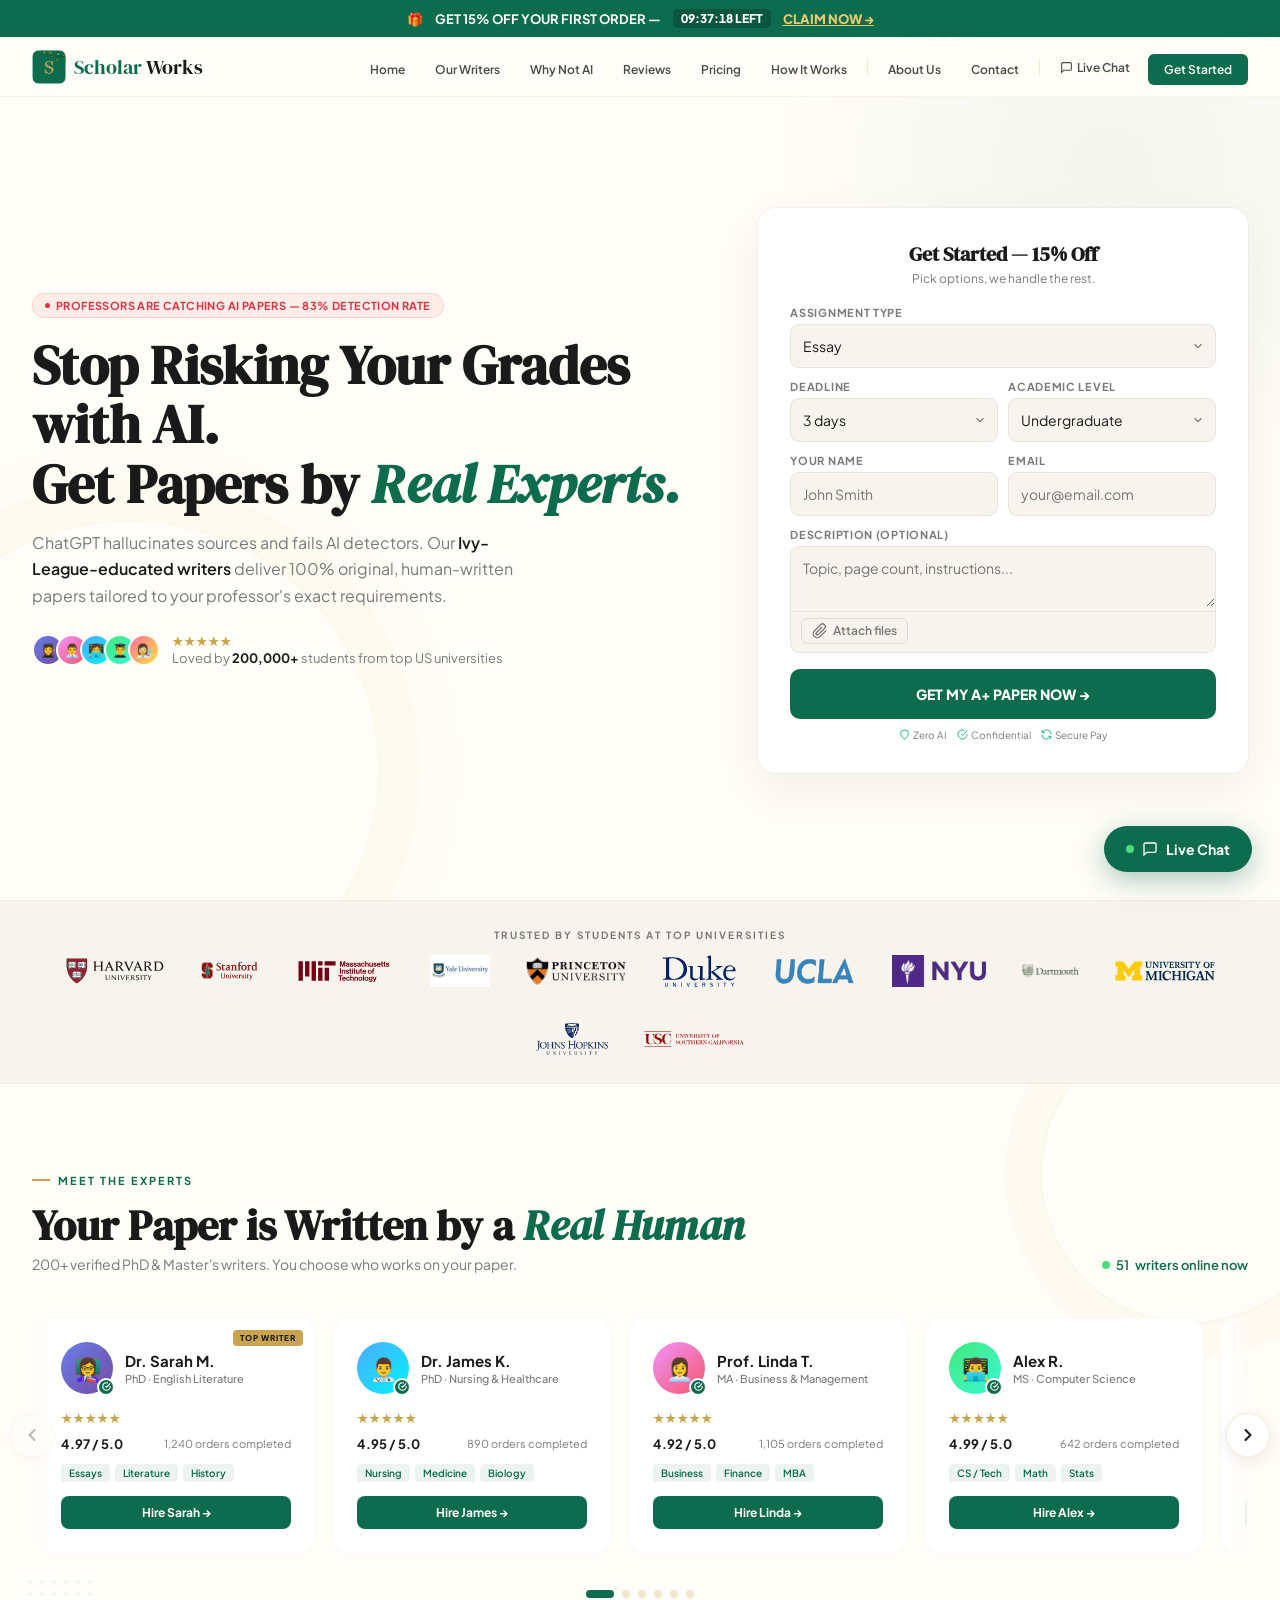
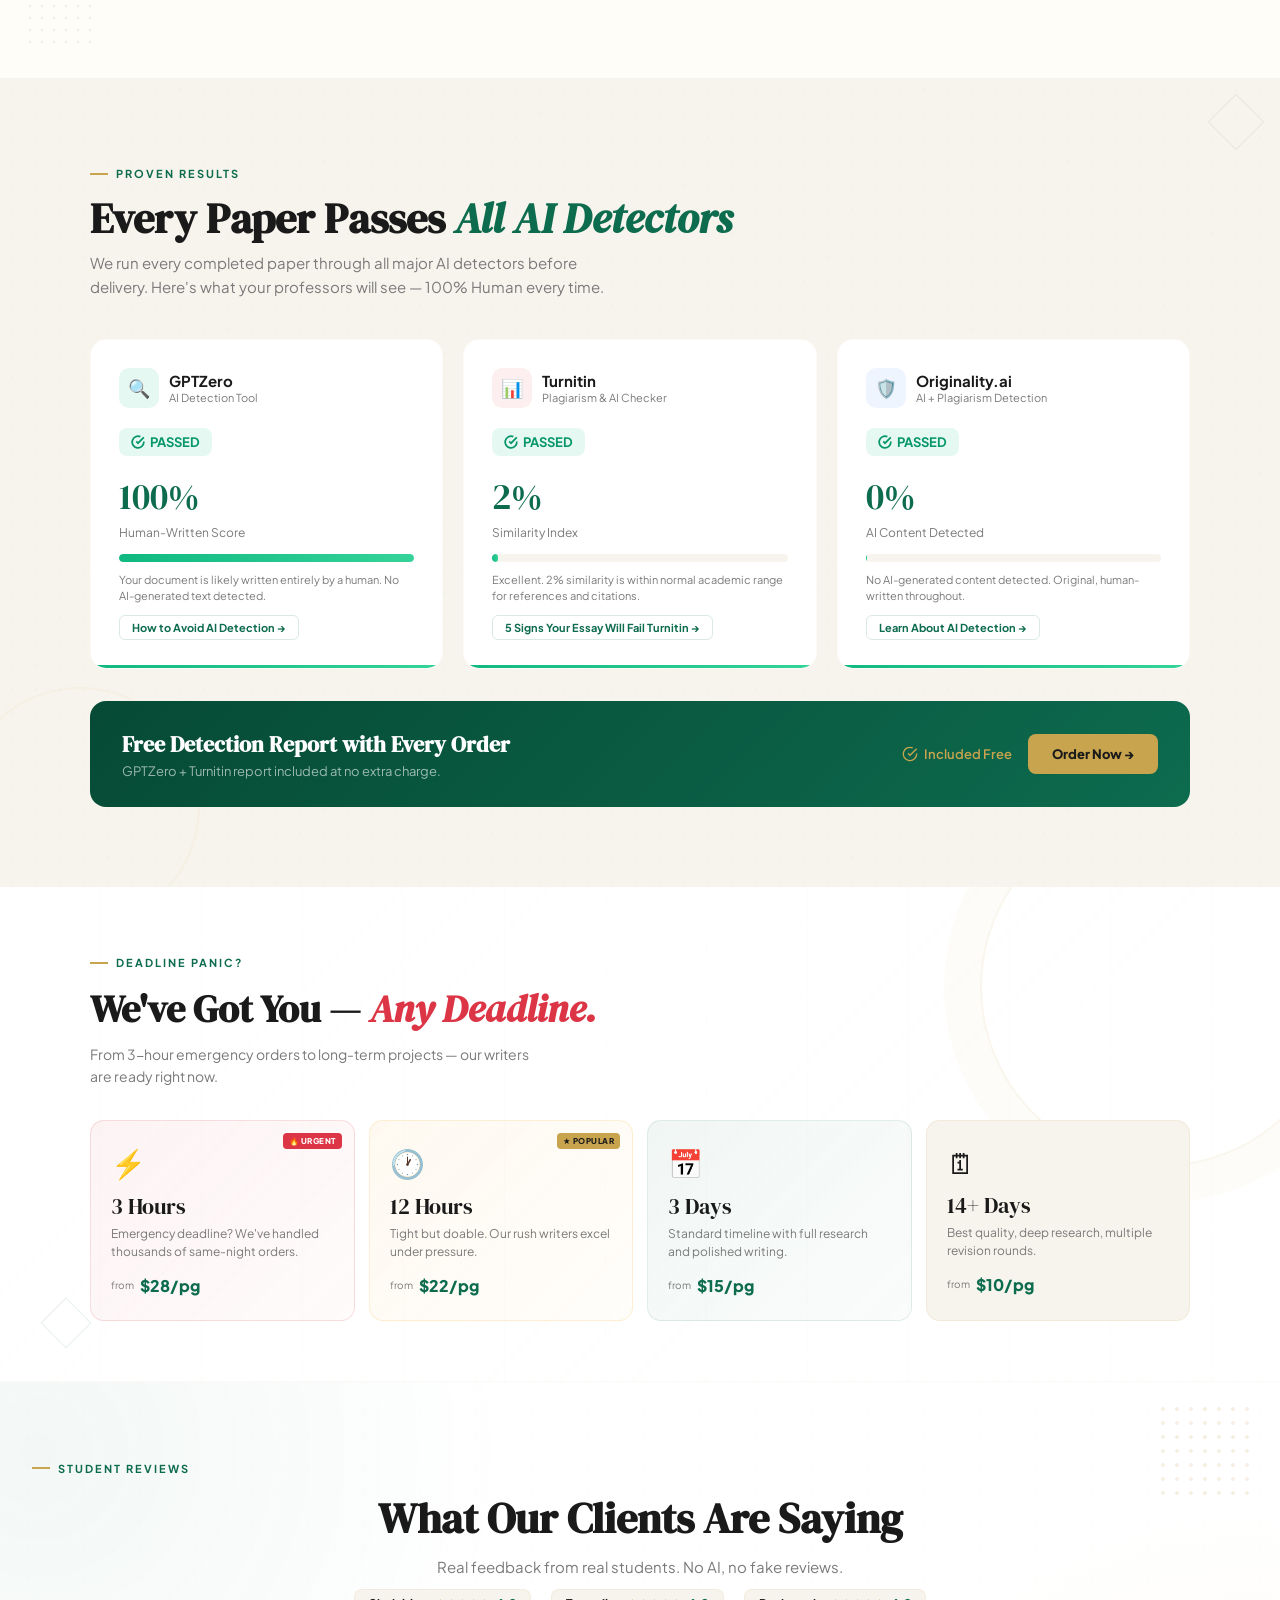
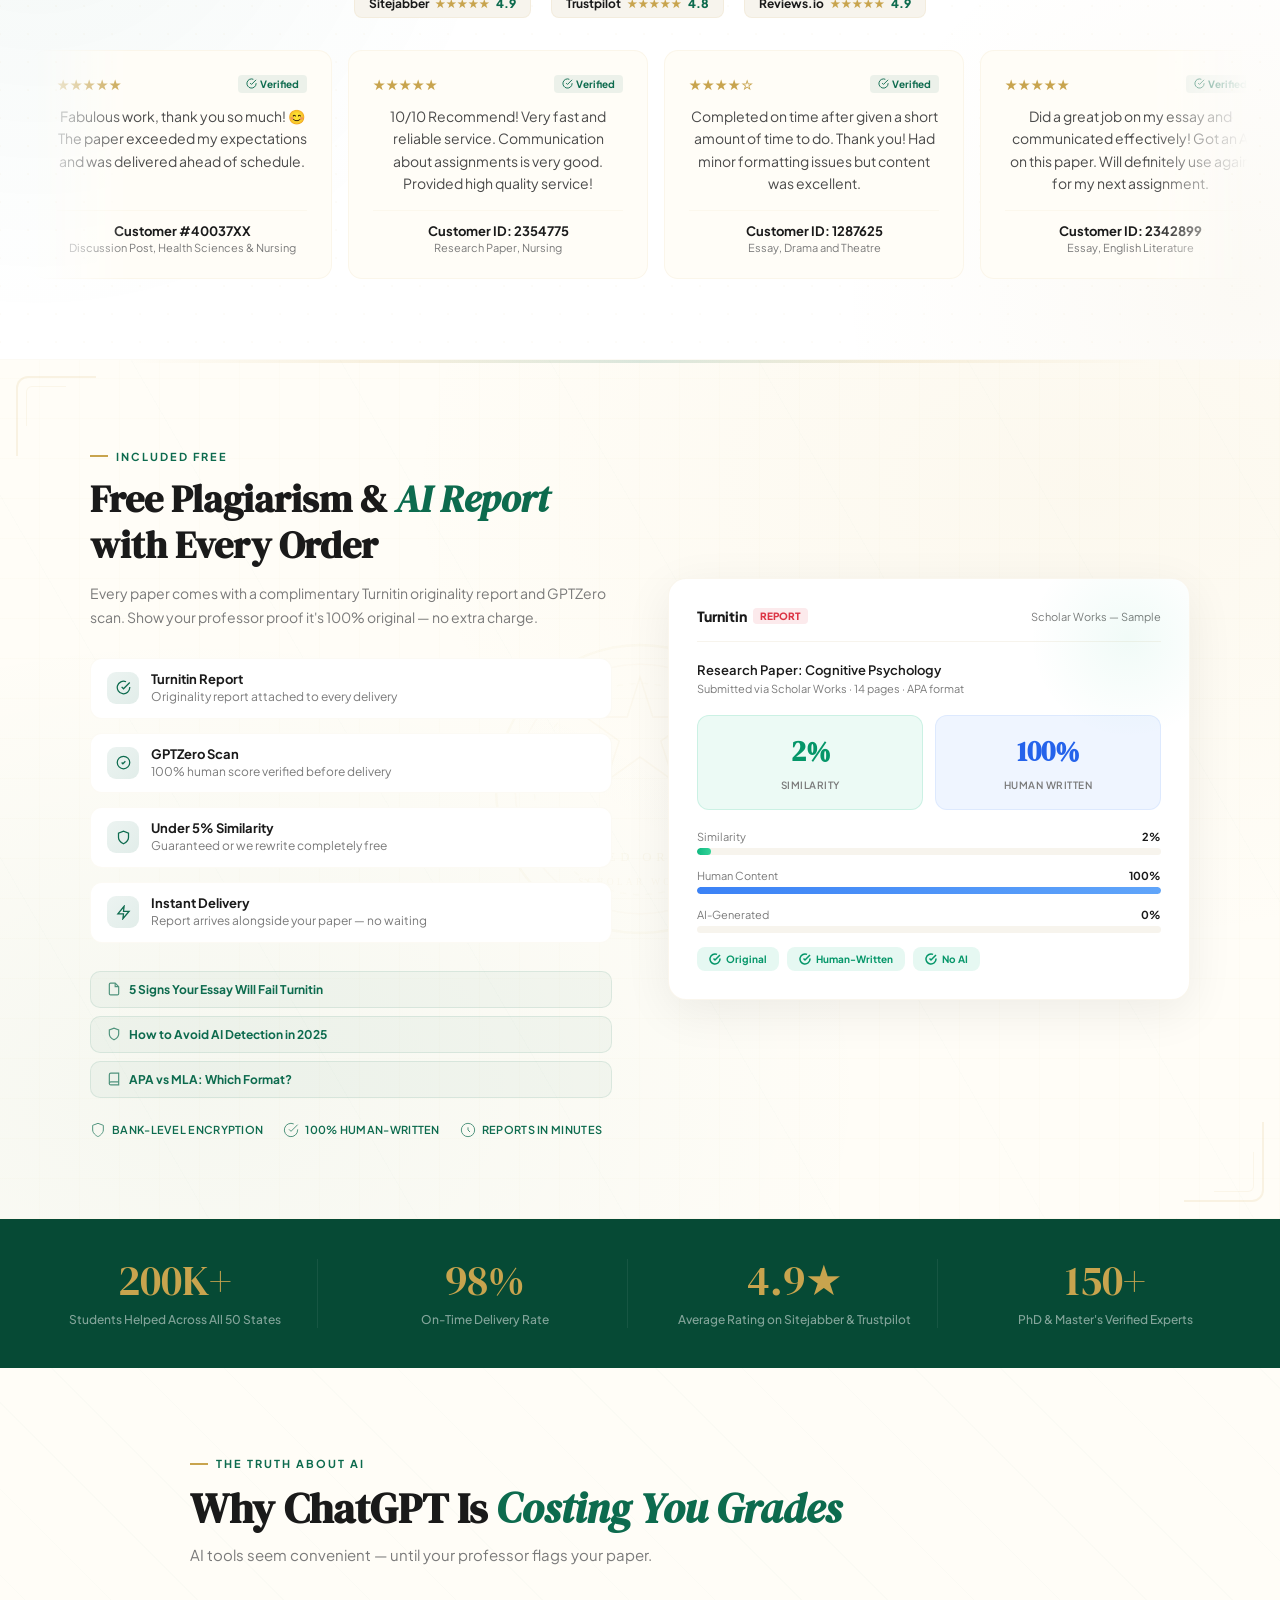
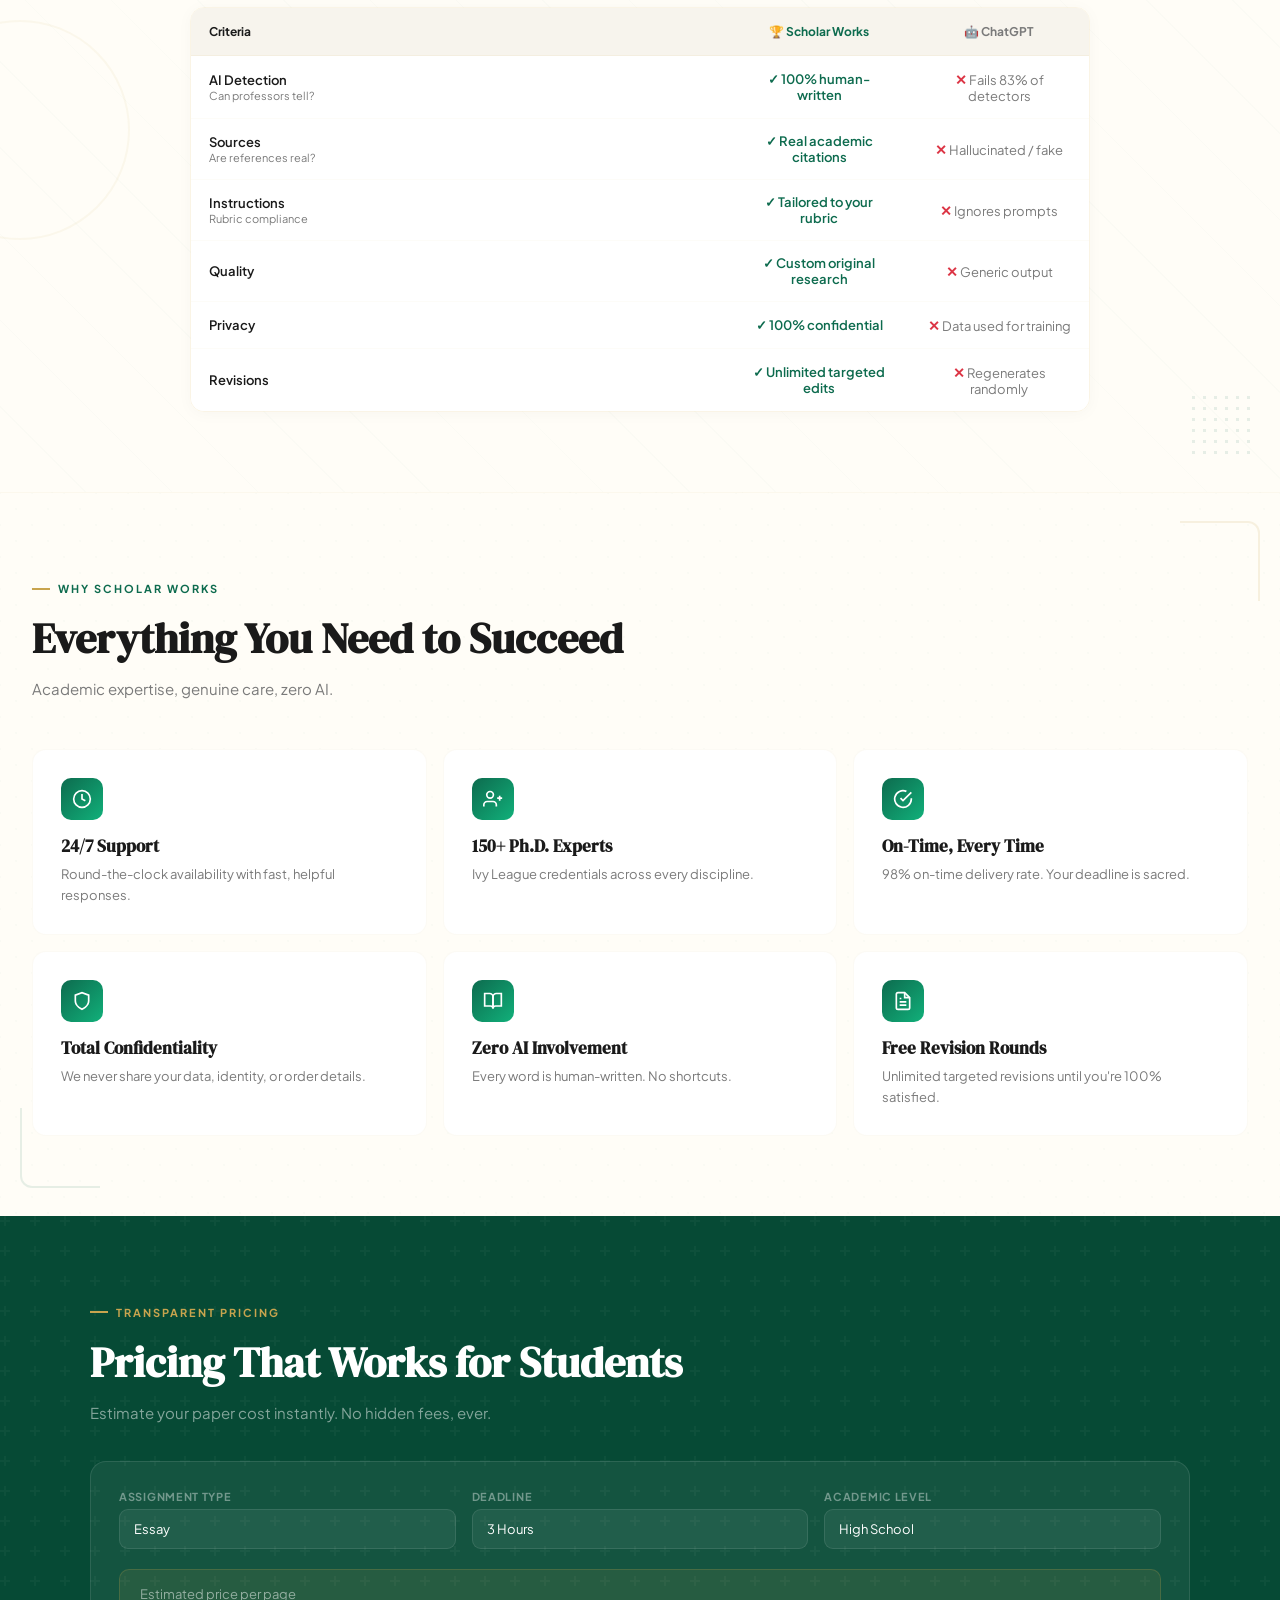
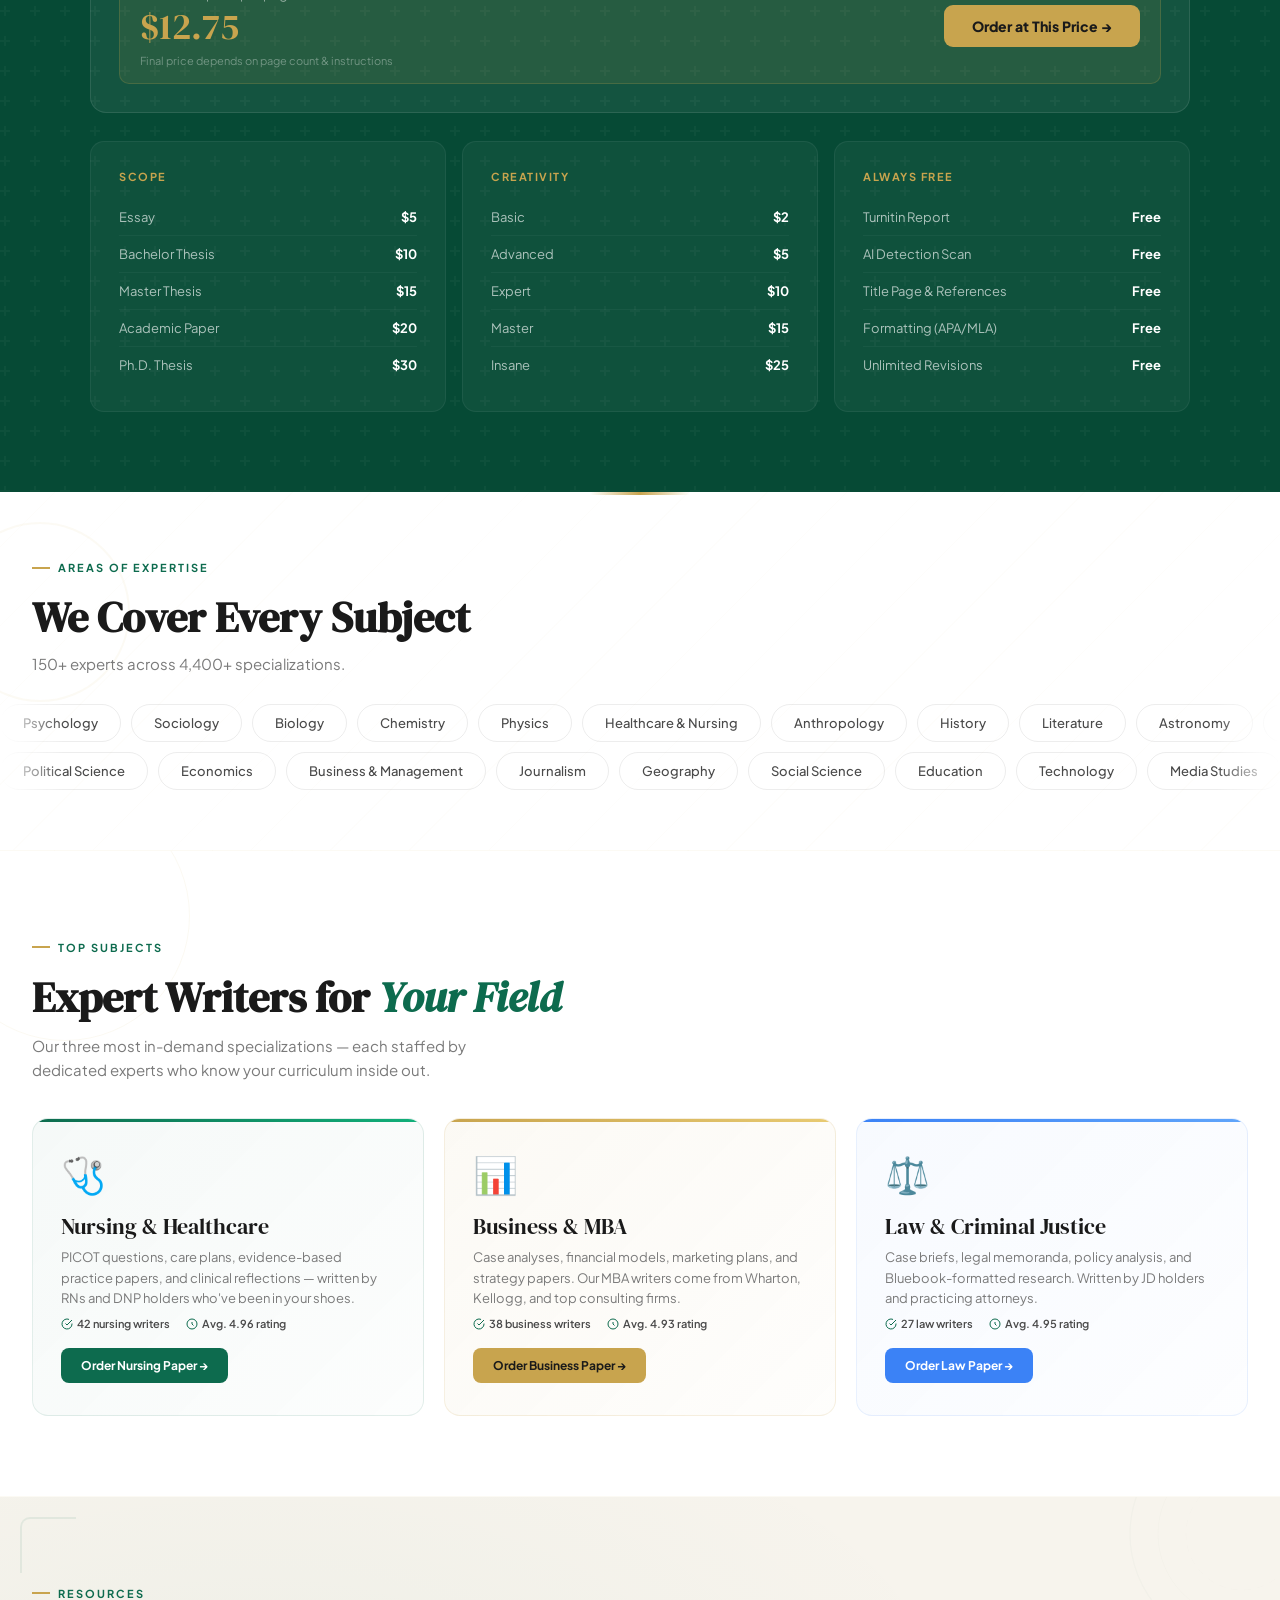
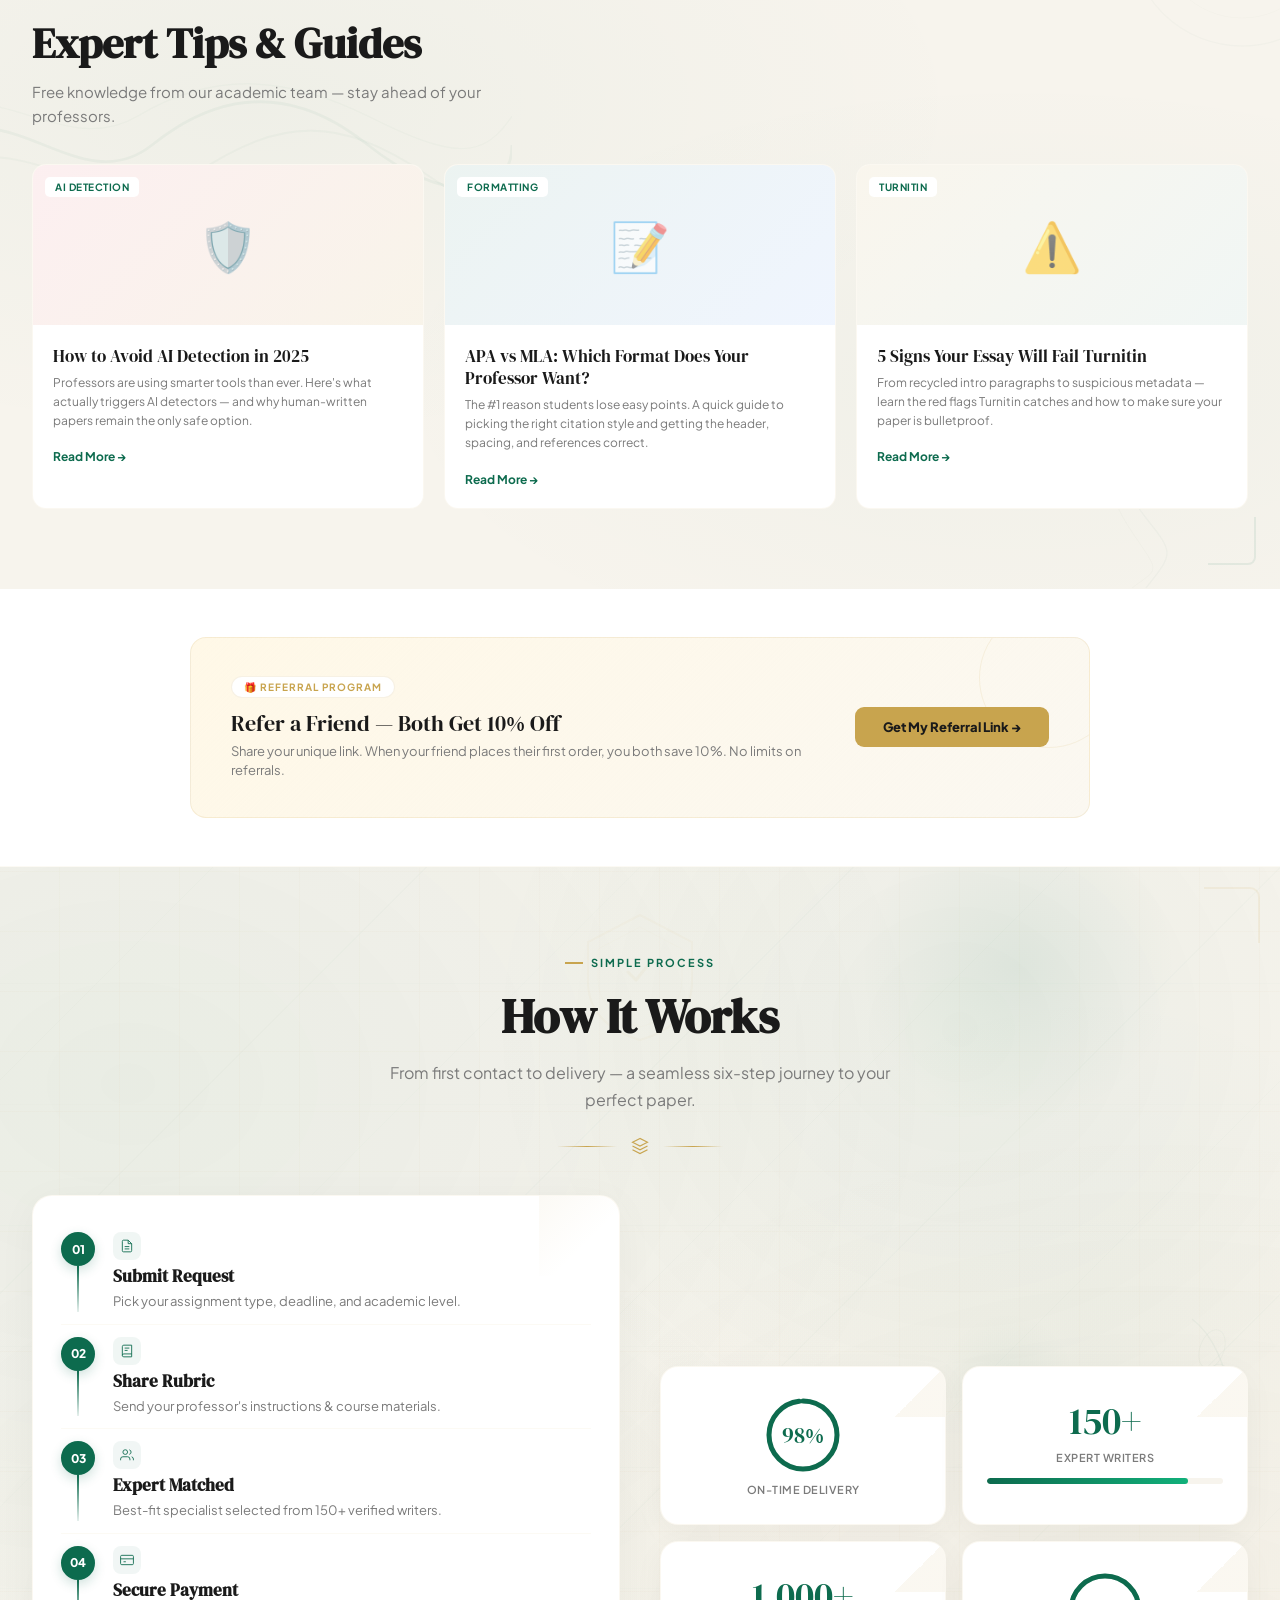
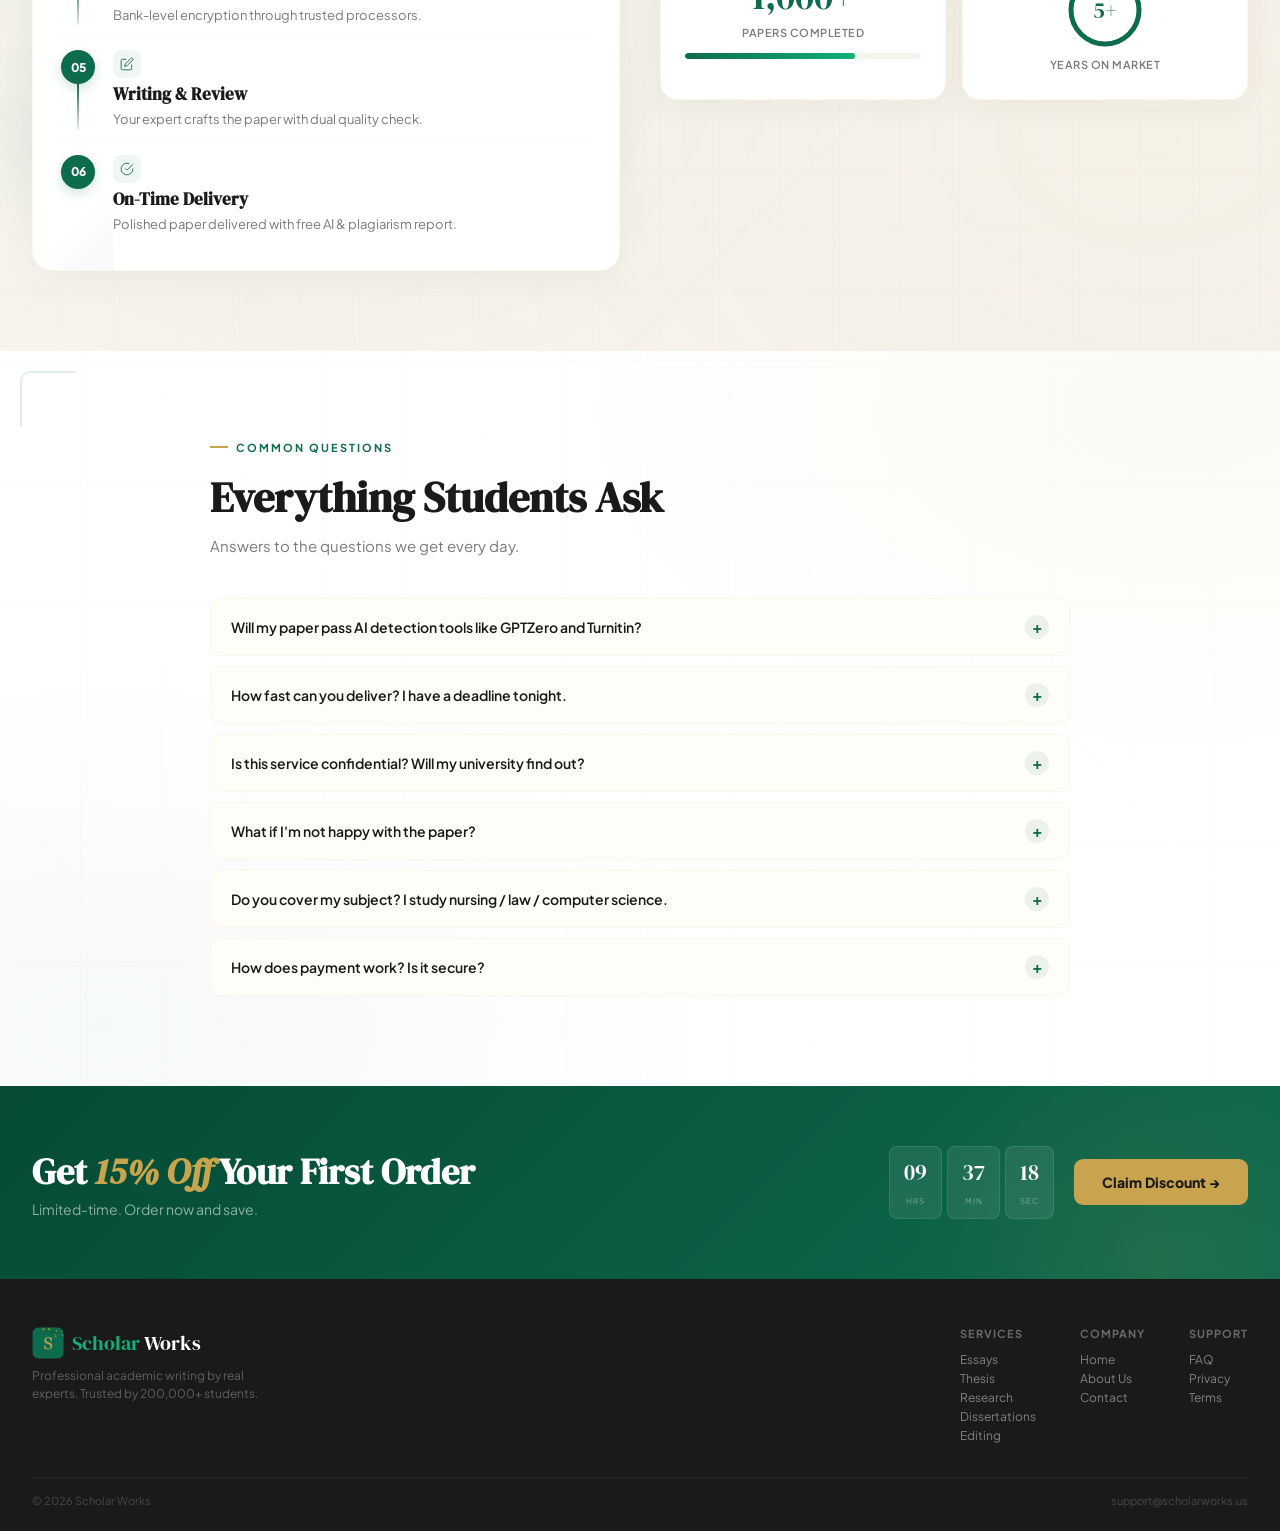
==== scholarworks added media/index.html @ e987c60e "Update mobile form heading/button text, make live chat button compact - Mobile form heading: "Get Yo" ====
<!DOCTYPE html>
<html lang="en">
<head>
<meta charset="UTF-8">
<meta name="viewport" content="width=device-width, initial-scale=1.0">
<title>Scholar Works — Expert Academic Writing</title>
<link href="https://fonts.googleapis.com/css2?family=DM+Serif+Display:ital@0;1&family=Plus+Jakarta+Sans:wght@300;400;500;600;700;800&display=swap" rel="stylesheet">
<link rel="stylesheet" href="css/variables.css">
<link rel="stylesheet" href="css/base.css">
<link rel="stylesheet" href="css/nav.css">
<link rel="stylesheet" href="css/hero.css">
<link rel="stylesheet" href="css/writers.css">
<link rel="stylesheet" href="css/proof.css">
<link rel="stylesheet" href="css/content.css">
<link rel="stylesheet" href="css/pricing.css">
<link rel="stylesheet" href="css/process.css">
<link rel="stylesheet" href="css/extras.css">
<link rel="stylesheet" href="css/pages.css">
<link rel="stylesheet" href="css/footer.css">
<link rel="stylesheet" href="css/components.css">
<link rel="stylesheet" href="css/responsive.css">
</head>
<body>

<!-- PROMO BAR -->
<div class="pb"><span>🎁</span><span>GET <strong>15% OFF</strong> YOUR FIRST ORDER <span class="hm">—</span></span><span class="pt hm"><span id="ph">09</span>:<span id="pm">37</span>:<span id="ps">22</span> LEFT</span><a href="#" onclick="nav2('home');return false">CLAIM NOW →</a></div>

<!-- FLOATING CHAT BUTTON -->
<a class="fchat" href="mailto:support@scholarworks.us">
  <div class="fchat-dot"></div>
  <svg width="16" height="16" fill="none" stroke="currentColor" stroke-width="2" viewBox="0 0 24 24"><path d="M21 15a2 2 0 01-2 2H7l-4 4V5a2 2 0 012-2h14a2 2 0 012 2z"/></svg>
  Live Chat
</a>

<!-- EXIT INTENT POPUP -->
<div class="exit-popup" id="exitPopup">
  <div class="exit-overlay" onclick="closeExit()"></div>
  <div class="exit-box">
    <button class="exit-close" onclick="closeExit()">✕</button>
    <span class="exit-emoji">⚡</span>
    <h2>Wait — Get <em>20% Off</em> Before You Go</h2>
    <p>Deadline panic? Drop your email and we'll send a 20% discount code + a free consultation with one of our PhD writers. No spam, ever.</p>
    <div class="exit-input-row">
      <input type="email" placeholder="your@email.com">
      <button onclick="closeExit()">Claim 20% →</button>
    </div>
    <span class="exit-skip" onclick="closeExit()">No thanks, I'll pay full price</span>
  </div>
</div>

<!-- NAV -->
<nav id="nb">
  <a class="logo" onclick="nav2('home')"><img class="logo-i" src="media/main logo svg .svg" alt="Scholar Works Logo"><div class="logo-t"><span>Scholar</span> Works</div></a>
  <ul class="nl" id="nls">
    <li><a onclick="nav2('home')" data-p="home">Home</a></li>
    <li><a onclick="goSec('writers-sec')">Our Writers</a></li>
    <li><a onclick="goSec('cmp-sec')">Why Not AI</a></li>
    <li><a onclick="goSec('rev-sec')">Reviews</a></li>
    <li><a onclick="goSec('pri-sec')">Pricing</a></li>
    <li><a onclick="goSec('proc-sec')">How It Works</a></li>
    <li><div class="sep"></div></li>
    <li><a onclick="nav2('about')" data-p="about">About Us</a></li>
    <li><a onclick="nav2('contact')" data-p="contact">Contact</a></li>
    <li><div class="sep"></div></li>
    <li><a href="#" onclick="document.getElementById('exitPopup').classList.add('show');return false" class="np"><svg width="13" height="13" fill="none" stroke="currentColor" stroke-width="2" viewBox="0 0 24 24"><path d="M21 15a2 2 0 01-2 2H7l-4 4V5a2 2 0 012-2h14a2 2 0 012 2z"/></svg> Live Chat</a></li>
    <li><a onclick="nav2('home')" class="cta">Get Started</a></li>
  </ul>
  <button class="bur" onclick="document.getElementById('nls').classList.toggle('mo')"><svg width="22" height="22" fill="none" stroke="currentColor" stroke-width="2" viewBox="0 0 24 24"><path d="M3 12h18M3 6h18M3 18h18"/></svg></button>
</nav>

<!-- ========== HOME ========== -->
<div class="pg on" id="pg-home">

<!-- HERO -->
<section class="hero">
  <div class="hg">
    <div>
      <div class="up"><div class="pd"></div><span>Professors are catching AI papers — 83% detection rate</span></div>
      <h1>Stop Risking Your Grades with AI.<br>Get Papers by <em>Real Experts.</em></h1>
      <p class="hsub">ChatGPT hallucinates sources and fails AI detectors. Our <strong>Ivy-League-educated writers</strong> deliver 100% original, human-written papers tailored to your professor's exact requirements.</p>
      <a href="#mobile-form-inline" class="mqc">HIRE MY WRITER — 15% OFF →</a>
      <div class="sp"><div class="avs"><div class="av a1">👩‍🎓</div><div class="av a2">👨‍💼</div><div class="av a3">👩‍💻</div><div class="av a4">👨‍🎓</div><div class="av a5">👩‍🔬</div></div><div class="pt2"><span class="st">★★★★★</span><br>Loved by <strong>200,000+</strong> students from top US universities</div></div>
      <div class="tr"><div class="tb"><svg viewBox="0 0 24 24" fill="none" stroke="currentColor" stroke-width="2"><path d="M12 22s8-4 8-10V5l-8-3-8 3v7c0 6 8 10 8 10z"/></svg>Zero AI</div><div class="tb"><svg viewBox="0 0 24 24" fill="none" stroke="currentColor" stroke-width="2"><path d="M22 11.08V12a10 10 0 11-5.93-9.14"/><path d="M22 4L12 14.01l-3-3"/></svg>Confidential</div><div class="tb"><svg viewBox="0 0 24 24" fill="none" stroke="currentColor" stroke-width="2"><path d="M12 8v4l3 3"/><circle cx="12" cy="12" r="10"/></svg>On time</div></div>
      <div class="hms"><div class="hm-s"><strong>5+</strong><span>Years</span></div><div class="hm-s"><strong>150+</strong><span>Experts</span></div><div class="hm-s"><strong>1K+</strong><span>Papers</span></div><div class="hm-s"><strong>98%</strong><span>On-Time</span></div></div>

      <!-- Mobile inline form (visible only on mobile) -->
      <div class="hmf" id="mobile-form-inline">
        <div class="hmf-head"><span class="hmf-dot"></span>Get Your Expert Paper Now</div>
        <div class="fg"><label class="fl">Assignment type</label><select class="fs"><option>Essay</option><option>Research Paper</option><option>Argumentative Essay</option><option>Persuasive Essay</option><option>Narrative Essay</option><option>Expository Essay</option><option>Compare & Contrast Essay</option><option>Cause & Effect Essay</option><option>Analytical Essay</option><option>Reflective Essay</option><option>Admission Essay</option><option>Scholarship Essay</option><option>Discussion Post</option><option>Annotated Bibliography</option><option>Literature Review</option><option>Book Report / Review</option><option>Article Review / Critique</option><option>Case Study</option><option>Lab Report</option><option>Term Paper</option><option>Coursework</option><option>Capstone Project</option><option>Research Proposal</option><option>Presentation / PowerPoint</option><option>Speech</option><option>Reaction Paper</option><option>Position Paper</option><option>Personal Statement</option><option>Creative Writing</option><option>Critical Thinking</option><option>Business Plan</option><option>SOAP Note</option><option>Care Plan (Nursing)</option><option>PICOT Question</option><option>Evidence-Based Practice Paper</option><option>Bachelor Thesis</option><option>Master Thesis</option><option>Dissertation / PhD</option><option>Editing & Proofreading</option><option>Multiple Choice Questions</option><option>Math / Statistics Problem</option><option>Other</option></select></div>
        <div class="frow"><div class="fg"><label class="fl">Deadline</label><select class="fs"><option>3 hours (Urgent)</option><option>12 hours</option><option>24 hours</option><option selected>3 days</option><option>7 days</option><option>14+ days</option></select></div><div class="fg"><label class="fl">Academic Level</label><select class="fs"><option>High School</option><option selected>Undergraduate</option><option>Master's</option><option>Ph.D.</option></select></div></div>
        <div class="frow"><div class="fg"><label class="fl">Your name</label><input type="text" class="fi" placeholder="John Smith"></div><div class="fg"><label class="fl">Email</label><input type="email" class="fi" placeholder="your@email.com"></div></div>
        <div class="fg">
          <label class="fl">Description (optional)</label>
          <div class="fta-wrap">
            <textarea class="fta" placeholder="Topic, page count, instructions..."></textarea>
            <div class="fta-bottom">
              <input type="file" class="fta-file-input" multiple accept=".pdf,.doc,.docx,.txt,.rtf,.ppt,.pptx,.xls,.xlsx,.jpg,.png" hidden>
              <button type="button" class="fta-attach-btn" onclick="this.previousElementSibling.click()"><svg viewBox="0 0 24 24" fill="none" stroke="currentColor" stroke-width="2" width="16" height="16"><path d="M21.44 11.05l-9.19 9.19a6 6 0 01-8.49-8.49l9.19-9.19a4 4 0 015.66 5.66l-9.2 9.19a2 2 0 01-2.83-2.83l8.49-8.48"/></svg> Attach files</button>
              <div class="fta-file-list"></div>
            </div>
          </div>
        </div>
        <button class="fsub">HIRE MY WRITER — 15% OFF →</button>
        <div class="fmi"><span><svg viewBox="0 0 24 24" fill="none" stroke="currentColor" stroke-width="2"><path d="M12 22s8-4 8-10V5l-8-3-8 3v7c0 6 8 10 8 10z"/></svg>Zero AI</span><span><svg viewBox="0 0 24 24" fill="none" stroke="currentColor" stroke-width="2"><path d="M22 11.08V12a10 10 0 11-5.93-9.14"/><path d="M22 4L12 14.01l-3-3"/></svg>Confidential</span><span><svg viewBox="0 0 24 24" fill="none" stroke="currentColor" stroke-width="2"><path d="M2.5 2v6h6M21.5 22v-6h-6"/><path d="M22 11.5A10 10 0 003.2 7.2M2 12.5a10 10 0 0018.8 4.3"/></svg>Secure Pay</span></div>
      </div>
    </div>
    <div class="hfw" id="mobile-form">
      <div class="hf">
        <div class="fh"><h3>Get Started — 15% Off</h3><p>Pick options, we handle the rest.</p></div>
        <div class="fg"><label class="fl">Assignment type</label><select class="fs"><option>Essay</option><option>Research Paper</option><option>Argumentative Essay</option><option>Persuasive Essay</option><option>Narrative Essay</option><option>Expository Essay</option><option>Compare & Contrast Essay</option><option>Cause & Effect Essay</option><option>Analytical Essay</option><option>Reflective Essay</option><option>Admission Essay</option><option>Scholarship Essay</option><option>Discussion Post</option><option>Annotated Bibliography</option><option>Literature Review</option><option>Book Report / Review</option><option>Article Review / Critique</option><option>Case Study</option><option>Lab Report</option><option>Term Paper</option><option>Coursework</option><option>Capstone Project</option><option>Research Proposal</option><option>Presentation / PowerPoint</option><option>Speech</option><option>Reaction Paper</option><option>Position Paper</option><option>Personal Statement</option><option>Creative Writing</option><option>Critical Thinking</option><option>Business Plan</option><option>SOAP Note</option><option>Care Plan (Nursing)</option><option>PICOT Question</option><option>Evidence-Based Practice Paper</option><option>Bachelor Thesis</option><option>Master Thesis</option><option>Dissertation / PhD</option><option>Editing & Proofreading</option><option>Multiple Choice Questions</option><option>Math / Statistics Problem</option><option>Other</option></select></div>
        <div class="frow"><div class="fg"><label class="fl">Deadline</label><select class="fs"><option>3 hours (Urgent)</option><option>12 hours</option><option>24 hours</option><option selected>3 days</option><option>7 days</option><option>14+ days</option></select></div><div class="fg"><label class="fl">Academic Level</label><select class="fs"><option>High School</option><option selected>Undergraduate</option><option>Master's</option><option>Ph.D.</option></select></div></div>
        <div class="frow"><div class="fg"><label class="fl">Your name</label><input type="text" class="fi" placeholder="John Smith"></div><div class="fg"><label class="fl">Email</label><input type="email" class="fi" placeholder="your@email.com"></div></div>
        <div class="fg">
          <label class="fl">Description (optional)</label>
          <div class="fta-wrap">
            <textarea class="fta" placeholder="Topic, page count, instructions..."></textarea>
            <div class="fta-bottom">
              <input type="file" class="fta-file-input" multiple accept=".pdf,.doc,.docx,.txt,.rtf,.ppt,.pptx,.xls,.xlsx,.jpg,.png" hidden>
              <button type="button" class="fta-attach-btn" onclick="this.previousElementSibling.click()"><svg viewBox="0 0 24 24" fill="none" stroke="currentColor" stroke-width="2" width="16" height="16"><path d="M21.44 11.05l-9.19 9.19a6 6 0 01-8.49-8.49l9.19-9.19a4 4 0 015.66 5.66l-9.2 9.19a2 2 0 01-2.83-2.83l8.49-8.48"/></svg> Attach files</button>
              <div class="fta-file-list"></div>
            </div>
          </div>
        </div>
        <button class="fsub">GET MY A+ PAPER NOW →</button>
        <div class="fmi"><span><svg viewBox="0 0 24 24" fill="none" stroke="currentColor" stroke-width="2"><path d="M12 22s8-4 8-10V5l-8-3-8 3v7c0 6 8 10 8 10z"/></svg>Zero AI</span><span><svg viewBox="0 0 24 24" fill="none" stroke="currentColor" stroke-width="2"><path d="M22 11.08V12a10 10 0 11-5.93-9.14"/><path d="M22 4L12 14.01l-3-3"/></svg>Confidential</span><span><svg viewBox="0 0 24 24" fill="none" stroke="currentColor" stroke-width="2"><path d="M2.5 2v6h6M21.5 22v-6h-6"/><path d="M22 11.5A10 10 0 003.2 7.2M2 12.5a10 10 0 0018.8 4.3"/></svg>Secure Pay</span></div>
      </div>
    </div>
  </div>
</section>

<!-- TRUST BAR — UNIVERSITIES -->
<div class="tbar"><div class="tlb">Trusted by Students at Top Universities</div><div class="tlogos"><img class="tl" src="media/Harvard_University_logo.svg" alt="Harvard"><img class="tl" src="media/stanford.svg" alt="Stanford"><img class="tl" src="media/MIT_Logo_and_Wordmark.svg" alt="MIT"><img class="tl" src="media/yale.svg" alt="Yale"><img class="tl" src="media/princeton.svg" alt="Princeton"><img class="tl" src="media/Duke_University_logo.svg" alt="Duke"><img class="tl" src="media/UCLA.svg" alt="UCLA"><img class="tl" src="media/NYU.svg" alt="NYU"><img class="tl" src="media/dartmouth.svg" alt="Dartmouth"><img class="tl" src="media/University_of_Michigan_logo.svg" alt="Michigan"><img class="tl" src="media/john hopkins.svg" alt="Johns Hopkins"><img class="tl" src="media/University_of_Southern_California_logo.svg" alt="USC"></div></div>



<!-- ★ NEW: WRITERS SHOWCASE -->
<section class="writers" id="writers-sec">
  <div class="writers-in">
    <div class="writers-head rv">
      <div class="writers-head-l">
        <div class="stag rv">Meet the Experts</div>
        <h2>Your Paper is Written by a <em>Real Human</em></h2>
        <p>200+ verified PhD & Master's writers. You choose who works on your paper.</p>
      </div>
      <div class="writers-online"><div class="writers-online-dot"></div><span id="writersCount">47</span> writers online now</div>
    </div>
    <div class="writers-scroll-container">
      <button class="writers-arrow writers-arrow-left" id="writersLeft" aria-label="Scroll left">
        <svg width="20" height="20" viewBox="0 0 24 24" fill="none" stroke="currentColor" stroke-width="2.5" stroke-linecap="round" stroke-linejoin="round"><path d="M15 18l-6-6 6-6"/></svg>
      </button>
      <div class="writers-track-wrap" id="writersWrap">
        <div class="writers-track" id="writersTrack">
        <div class="wcard wcard-featured">
          <div class="wcard-top">
            <div class="wavatar a1" style="background:linear-gradient(135deg,#667eea,#764ba2)">👩‍🏫
              <div class="wavatar-badge"><svg viewBox="0 0 24 24" fill="none" stroke="currentColor" stroke-width="3"><path d="M22 11.08V12a10 10 0 11-5.93-9.14"/><path d="M22 4L12 14.01l-3-3"/></svg></div>
            </div>
            <div><div class="wname">Dr. Sarah M.</div><div class="wdeg">PhD · English Literature</div></div>
          </div>
          <div class="wstars">★★★★★</div>
          <div class="wrating-row"><span class="wrating">4.97 / 5.0</span><span class="worders">1,240 orders completed</span></div>
          <div class="wtags"><span class="wtag">Essays</span><span class="wtag">Literature</span><span class="wtag">History</span></div>
          <button class="whire">Hire Sarah →</button>
        </div>
        <div class="wcard">
          <div class="wcard-top">
            <div class="wavatar" style="background:linear-gradient(135deg,#4facfe,#00f2fe)">👨‍⚕️
              <div class="wavatar-badge"><svg viewBox="0 0 24 24" fill="none" stroke="currentColor" stroke-width="3"><path d="M22 11.08V12a10 10 0 11-5.93-9.14"/><path d="M22 4L12 14.01l-3-3"/></svg></div>
            </div>
            <div><div class="wname">Dr. James K.</div><div class="wdeg">PhD · Nursing & Healthcare</div></div>
          </div>
          <div class="wstars">★★★★★</div>
          <div class="wrating-row"><span class="wrating">4.95 / 5.0</span><span class="worders">890 orders completed</span></div>
          <div class="wtags"><span class="wtag">Nursing</span><span class="wtag">Medicine</span><span class="wtag">Biology</span></div>
          <button class="whire">Hire James →</button>
        </div>
        <div class="wcard">
          <div class="wcard-top">
            <div class="wavatar" style="background:linear-gradient(135deg,#f093fb,#f5576c)">👩‍💼
              <div class="wavatar-badge"><svg viewBox="0 0 24 24" fill="none" stroke="currentColor" stroke-width="3"><path d="M22 11.08V12a10 10 0 11-5.93-9.14"/><path d="M22 4L12 14.01l-3-3"/></svg></div>
            </div>
            <div><div class="wname">Prof. Linda T.</div><div class="wdeg">MA · Business & Management</div></div>
          </div>
          <div class="wstars">★★★★★</div>
          <div class="wrating-row"><span class="wrating">4.92 / 5.0</span><span class="worders">1,105 orders completed</span></div>
          <div class="wtags"><span class="wtag">Business</span><span class="wtag">Finance</span><span class="wtag">MBA</span></div>
          <button class="whire">Hire Linda →</button>
        </div>
        <div class="wcard">
          <div class="wcard-top">
            <div class="wavatar" style="background:linear-gradient(135deg,#43e97b,#38f9d7)">👨‍💻
              <div class="wavatar-badge"><svg viewBox="0 0 24 24" fill="none" stroke="currentColor" stroke-width="3"><path d="M22 11.08V12a10 10 0 11-5.93-9.14"/><path d="M22 4L12 14.01l-3-3"/></svg></div>
            </div>
            <div><div class="wname">Alex R.</div><div class="wdeg">MS · Computer Science</div></div>
          </div>
          <div class="wstars">★★★★★</div>
          <div class="wrating-row"><span class="wrating">4.99 / 5.0</span><span class="worders">642 orders completed</span></div>
          <div class="wtags"><span class="wtag">CS / Tech</span><span class="wtag">Math</span><span class="wtag">Stats</span></div>
          <button class="whire">Hire Alex →</button>
        </div>
        <div class="wcard">
          <div class="wcard-top">
            <div class="wavatar" style="background:linear-gradient(135deg,#ff9a9e,#fad0c4)">👩‍🔬
              <div class="wavatar-badge"><svg viewBox="0 0 24 24" fill="none" stroke="currentColor" stroke-width="3"><path d="M22 11.08V12a10 10 0 11-5.93-9.14"/><path d="M22 4L12 14.01l-3-3"/></svg></div>
            </div>
            <div><div class="wname">Dr. Maria L.</div><div class="wdeg">PhD · Psychology</div></div>
          </div>
          <div class="wstars">★★★★★</div>
          <div class="wrating-row"><span class="wrating">4.96 / 5.0</span><span class="worders">978 orders completed</span></div>
          <div class="wtags"><span class="wtag">Psychology</span><span class="wtag">Sociology</span><span class="wtag">Research</span></div>
          <button class="whire">Hire Maria →</button>
        </div>
        <div class="wcard">
          <div class="wcard-top">
            <div class="wavatar" style="background:linear-gradient(135deg,#a18cd1,#fbc2eb)">👨‍🎓
              <div class="wavatar-badge"><svg viewBox="0 0 24 24" fill="none" stroke="currentColor" stroke-width="3"><path d="M22 11.08V12a10 10 0 11-5.93-9.14"/><path d="M22 4L12 14.01l-3-3"/></svg></div>
            </div>
            <div><div class="wname">Prof. David W.</div><div class="wdeg">PhD · Political Science</div></div>
          </div>
          <div class="wstars">★★★★★</div>
          <div class="wrating-row"><span class="wrating">4.94 / 5.0</span><span class="worders">715 orders completed</span></div>
          <div class="wtags"><span class="wtag">Political Sci</span><span class="wtag">Law</span><span class="wtag">Ethics</span></div>
          <button class="whire">Hire David →</button>
        </div>
        <div class="wcard">
          <div class="wcard-top">
            <div class="wavatar" style="background:linear-gradient(135deg,#ffecd2,#fcb69f)">👩‍⚕️
              <div class="wavatar-badge"><svg viewBox="0 0 24 24" fill="none" stroke="currentColor" stroke-width="3"><path d="M22 11.08V12a10 10 0 11-5.93-9.14"/><path d="M22 4L12 14.01l-3-3"/></svg></div>
            </div>
            <div><div class="wname">Dr. Rachel P.</div><div class="wdeg">PhD · Biology & Chemistry</div></div>
          </div>
          <div class="wstars">★★★★★</div>
          <div class="wrating-row"><span class="wrating">4.98 / 5.0</span><span class="worders">1,032 orders completed</span></div>
          <div class="wtags"><span class="wtag">Biology</span><span class="wtag">Chemistry</span><span class="wtag">Lab Reports</span></div>
          <button class="whire">Hire Rachel →</button>
        </div>
        <div class="wcard">
          <div class="wcard-top">
            <div class="wavatar" style="background:linear-gradient(135deg,#89f7fe,#66a6ff)">👨‍🏫
              <div class="wavatar-badge"><svg viewBox="0 0 24 24" fill="none" stroke="currentColor" stroke-width="3"><path d="M22 11.08V12a10 10 0 11-5.93-9.14"/><path d="M22 4L12 14.01l-3-3"/></svg></div>
            </div>
            <div><div class="wname">Prof. Michael B.</div><div class="wdeg">MA · Education & Pedagogy</div></div>
          </div>
          <div class="wstars">★★★★★</div>
          <div class="wrating-row"><span class="wrating">4.91 / 5.0</span><span class="worders">867 orders completed</span></div>
          <div class="wtags"><span class="wtag">Education</span><span class="wtag">Pedagogy</span><span class="wtag">APA</span></div>
          <button class="whire">Hire Michael →</button>
        </div>
        <div class="wcard">
          <div class="wcard-top">
            <div class="wavatar" style="background:linear-gradient(135deg,#fddb92,#d1fdff)">👩‍💻
              <div class="wavatar-badge"><svg viewBox="0 0 24 24" fill="none" stroke="currentColor" stroke-width="3"><path d="M22 11.08V12a10 10 0 11-5.93-9.14"/><path d="M22 4L12 14.01l-3-3"/></svg></div>
            </div>
            <div><div class="wname">Dr. Olivia N.</div><div class="wdeg">PhD · Economics</div></div>
          </div>
          <div class="wstars">★★★★★</div>
          <div class="wrating-row"><span class="wrating">4.93 / 5.0</span><span class="worders">534 orders completed</span></div>
          <div class="wtags"><span class="wtag">Economics</span><span class="wtag">Accounting</span><span class="wtag">Finance</span></div>
          <button class="whire">Hire Olivia →</button>
        </div>
        <div class="wcard">
          <div class="wcard-top">
            <div class="wavatar" style="background:linear-gradient(135deg,#f6d365,#fda085)">👨‍🔬
              <div class="wavatar-badge"><svg viewBox="0 0 24 24" fill="none" stroke="currentColor" stroke-width="3"><path d="M22 11.08V12a10 10 0 11-5.93-9.14"/><path d="M22 4L12 14.01l-3-3"/></svg></div>
            </div>
            <div><div class="wname">Kevin S.</div><div class="wdeg">MA · Sociology</div></div>
          </div>
          <div class="wstars">★★★★★</div>
          <div class="wrating-row"><span class="wrating">4.94 / 5.0</span><span class="worders">763 orders completed</span></div>
          <div class="wtags"><span class="wtag">Sociology</span><span class="wtag">Research</span><span class="wtag">APA</span></div>
          <button class="whire">Hire Kevin →</button>
        </div>
        <div class="wcard">
          <div class="wcard-top">
            <div class="wavatar" style="background:linear-gradient(135deg,#e0c3fc,#8ec5fc)">👩‍🎨
              <div class="wavatar-badge"><svg viewBox="0 0 24 24" fill="none" stroke="currentColor" stroke-width="3"><path d="M22 11.08V12a10 10 0 11-5.93-9.14"/><path d="M22 4L12 14.01l-3-3"/></svg></div>
            </div>
            <div><div class="wname">Prof. Emma H.</div><div class="wdeg">MA · Communications</div></div>
          </div>
          <div class="wstars">★★★★★</div>
          <div class="wrating-row"><span class="wrating">4.90 / 5.0</span><span class="worders">612 orders completed</span></div>
          <div class="wtags"><span class="wtag">Media</span><span class="wtag">Journalism</span><span class="wtag">PR</span></div>
          <button class="whire">Hire Emma →</button>
        </div>
        <div class="wcard">
          <div class="wcard-top">
            <div class="wavatar" style="background:linear-gradient(135deg,#5ee7df,#b490ca)">👨‍🏫
              <div class="wavatar-badge"><svg viewBox="0 0 24 24" fill="none" stroke="currentColor" stroke-width="3"><path d="M22 11.08V12a10 10 0 11-5.93-9.14"/><path d="M22 4L12 14.01l-3-3"/></svg></div>
            </div>
            <div><div class="wname">Dr. Daniel F.</div><div class="wdeg">PhD · Mathematics</div></div>
          </div>
          <div class="wstars">★★★★★</div>
          <div class="wrating-row"><span class="wrating">4.98 / 5.0</span><span class="worders">481 orders completed</span></div>
          <div class="wtags"><span class="wtag">Math</span><span class="wtag">Statistics</span><span class="wtag">Physics</span></div>
          <button class="whire">Hire Daniel →</button>
        </div>
        <div class="wcard">
          <div class="wcard-top">
            <div class="wavatar" style="background:linear-gradient(135deg,#c1dfc4,#deecdd)">👩‍🎓
              <div class="wavatar-badge"><svg viewBox="0 0 24 24" fill="none" stroke="currentColor" stroke-width="3"><path d="M22 11.08V12a10 10 0 11-5.93-9.14"/><path d="M22 4L12 14.01l-3-3"/></svg></div>
            </div>
            <div><div class="wname">Prof. Natasha V.</div><div class="wdeg">MA · History</div></div>
          </div>
          <div class="wstars">★★★★★</div>
          <div class="wrating-row"><span class="wrating">4.91 / 5.0</span><span class="worders">845 orders completed</span></div>
          <div class="wtags"><span class="wtag">History</span><span class="wtag">Humanities</span><span class="wtag">MLA</span></div>
          <button class="whire">Hire Natasha →</button>
        </div>
        <div class="wcard">
          <div class="wcard-top">
            <div class="wavatar" style="background:linear-gradient(135deg,#ff758c,#ff7eb3)">👨‍💼
              <div class="wavatar-badge"><svg viewBox="0 0 24 24" fill="none" stroke="currentColor" stroke-width="3"><path d="M22 11.08V12a10 10 0 11-5.93-9.14"/><path d="M22 4L12 14.01l-3-3"/></svg></div>
            </div>
            <div><div class="wname">Robert C.</div><div class="wdeg">MS · Engineering</div></div>
          </div>
          <div class="wstars">★★★★★</div>
          <div class="wrating-row"><span class="wrating">4.96 / 5.0</span><span class="worders">592 orders completed</span></div>
          <div class="wtags"><span class="wtag">Engineering</span><span class="wtag">Tech</span><span class="wtag">CAD</span></div>
          <button class="whire">Hire Robert →</button>
        </div>
        <div class="wcard">
          <div class="wcard-top">
            <div class="wavatar" style="background:linear-gradient(135deg,#fbc2eb,#a6c1ee)">👩‍✏️
              <div class="wavatar-badge"><svg viewBox="0 0 24 24" fill="none" stroke="currentColor" stroke-width="3"><path d="M22 11.08V12a10 10 0 11-5.93-9.14"/><path d="M22 4L12 14.01l-3-3"/></svg></div>
            </div>
            <div><div class="wname">Prof. Jessica A.</div><div class="wdeg">MA · Creative Writing</div></div>
          </div>
          <div class="wstars">★★★★★</div>
          <div class="wrating-row"><span class="wrating">4.95 / 5.0</span><span class="worders">1,156 orders completed</span></div>
          <div class="wtags"><span class="wtag">Writing</span><span class="wtag">Editing</span><span class="wtag">English</span></div>
          <button class="whire">Hire Jessica →</button>
        </div>
        <div class="wcard">
          <div class="wcard-top">
            <div class="wavatar" style="background:linear-gradient(135deg,#13547a,#80d0c7)">👨‍⚕️
              <div class="wavatar-badge"><svg viewBox="0 0 24 24" fill="none" stroke="currentColor" stroke-width="3"><path d="M22 11.08V12a10 10 0 11-5.93-9.14"/><path d="M22 4L12 14.01l-3-3"/></svg></div>
            </div>
            <div><div class="wname">Dr. Hassan M.</div><div class="wdeg">PhD · Public Health</div></div>
          </div>
          <div class="wstars">★★★★★</div>
          <div class="wrating-row"><span class="wrating">4.97 / 5.0</span><span class="worders">703 orders completed</span></div>
          <div class="wtags"><span class="wtag">Public Health</span><span class="wtag">Nursing</span><span class="wtag">Research</span></div>
          <button class="whire">Hire Hassan →</button>
        </div>
        <div class="wcard">
          <div class="wcard-top">
            <div class="wavatar" style="background:linear-gradient(135deg,#d299c2,#fef9d7)">👩‍🏫
              <div class="wavatar-badge"><svg viewBox="0 0 24 24" fill="none" stroke="currentColor" stroke-width="3"><path d="M22 11.08V12a10 10 0 11-5.93-9.14"/><path d="M22 4L12 14.01l-3-3"/></svg></div>
            </div>
            <div><div class="wname">Prof. Anna K.</div><div class="wdeg">MA · Philosophy</div></div>
          </div>
          <div class="wstars">★★★★★</div>
          <div class="wrating-row"><span class="wrating">4.93 / 5.0</span><span class="worders">528 orders completed</span></div>
          <div class="wtags"><span class="wtag">Philosophy</span><span class="wtag">Ethics</span><span class="wtag">Logic</span></div>
          <button class="whire">Hire Anna →</button>
        </div>
        <div class="wcard">
          <div class="wcard-top">
            <div class="wavatar" style="background:linear-gradient(135deg,#f7971e,#ffd200)">👨‍🔬
              <div class="wavatar-badge"><svg viewBox="0 0 24 24" fill="none" stroke="currentColor" stroke-width="3"><path d="M22 11.08V12a10 10 0 11-5.93-9.14"/><path d="M22 4L12 14.01l-3-3"/></svg></div>
            </div>
            <div><div class="wname">Dr. Thomas G.</div><div class="wdeg">PhD · Environmental Science</div></div>
          </div>
          <div class="wstars">★★★★★</div>
          <div class="wrating-row"><span class="wrating">4.94 / 5.0</span><span class="worders">687 orders completed</span></div>
          <div class="wtags"><span class="wtag">Ecology</span><span class="wtag">Earth Sci</span><span class="wtag">Research</span></div>
          <button class="whire">Hire Thomas →</button>
        </div>
        <div class="wcard">
          <div class="wcard-top">
            <div class="wavatar" style="background:linear-gradient(135deg,#ee9ca7,#ffdde1)">👩‍⚖️
              <div class="wavatar-badge"><svg viewBox="0 0 24 24" fill="none" stroke="currentColor" stroke-width="3"><path d="M22 11.08V12a10 10 0 11-5.93-9.14"/><path d="M22 4L12 14.01l-3-3"/></svg></div>
            </div>
            <div><div class="wname">Prof. Claire D.</div><div class="wdeg">JD · Law & Legal Studies</div></div>
          </div>
          <div class="wstars">★★★★★</div>
          <div class="wrating-row"><span class="wrating">4.96 / 5.0</span><span class="worders">912 orders completed</span></div>
          <div class="wtags"><span class="wtag">Law</span><span class="wtag">Criminal Justice</span><span class="wtag">Policy</span></div>
          <button class="whire">Hire Claire →</button>
        </div>
        <div class="wcard wcard-featured">
          <div class="wcard-top">
            <div class="wavatar" style="background:linear-gradient(135deg,#2193b0,#6dd5ed)">👨‍💻
              <div class="wavatar-badge"><svg viewBox="0 0 24 24" fill="none" stroke="currentColor" stroke-width="3"><path d="M22 11.08V12a10 10 0 11-5.93-9.14"/><path d="M22 4L12 14.01l-3-3"/></svg></div>
            </div>
            <div><div class="wname">Dr. Raj P.</div><div class="wdeg">PhD · Data Science</div></div>
          </div>
          <div class="wstars">★★★★★</div>
          <div class="wrating-row"><span class="wrating">4.99 / 5.0</span><span class="worders">1,385 orders completed</span></div>
          <div class="wtags"><span class="wtag">Data Science</span><span class="wtag">AI / ML</span><span class="wtag">Python</span></div>
          <button class="whire">Hire Raj →</button>
        </div>
        <div class="wcard">
          <div class="wcard-top">
            <div class="wavatar" style="background:linear-gradient(135deg,#c471f5,#fa71cd)">👩‍🎓
              <div class="wavatar-badge"><svg viewBox="0 0 24 24" fill="none" stroke="currentColor" stroke-width="3"><path d="M22 11.08V12a10 10 0 11-5.93-9.14"/><path d="M22 4L12 14.01l-3-3"/></svg></div>
            </div>
            <div><div class="wname">Mei W.</div><div class="wdeg">MA · Linguistics</div></div>
          </div>
          <div class="wstars">★★★★★</div>
          <div class="wrating-row"><span class="wrating">4.92 / 5.0</span><span class="worders">564 orders completed</span></div>
          <div class="wtags"><span class="wtag">Linguistics</span><span class="wtag">ESL</span><span class="wtag">Translation</span></div>
          <button class="whire">Hire Mei →</button>
        </div>
        <div class="wcard">
          <div class="wcard-top">
            <div class="wavatar" style="background:linear-gradient(135deg,#56ab2f,#a8e063)">👨‍🏫
              <div class="wavatar-badge"><svg viewBox="0 0 24 24" fill="none" stroke="currentColor" stroke-width="3"><path d="M22 11.08V12a10 10 0 11-5.93-9.14"/><path d="M22 4L12 14.01l-3-3"/></svg></div>
            </div>
            <div><div class="wname">Prof. Marcus J.</div><div class="wdeg">PhD · Anthropology</div></div>
          </div>
          <div class="wstars">★★★★★</div>
          <div class="wrating-row"><span class="wrating">4.91 / 5.0</span><span class="worders">738 orders completed</span></div>
          <div class="wtags"><span class="wtag">Anthropology</span><span class="wtag">Culture</span><span class="wtag">Research</span></div>
          <button class="whire">Hire Marcus →</button>
        </div>
        <div class="wcard">
          <div class="wcard-top">
            <div class="wavatar" style="background:linear-gradient(135deg,#fc5c7d,#6a82fb)">👩‍💼
              <div class="wavatar-badge"><svg viewBox="0 0 24 24" fill="none" stroke="currentColor" stroke-width="3"><path d="M22 11.08V12a10 10 0 11-5.93-9.14"/><path d="M22 4L12 14.01l-3-3"/></svg></div>
            </div>
            <div><div class="wname">Sophia R.</div><div class="wdeg">MA · Marketing</div></div>
          </div>
          <div class="wstars">★★★★★</div>
          <div class="wrating-row"><span class="wrating">4.95 / 5.0</span><span class="worders">823 orders completed</span></div>
          <div class="wtags"><span class="wtag">Marketing</span><span class="wtag">Branding</span><span class="wtag">Strategy</span></div>
          <button class="whire">Hire Sophia →</button>
        </div>
        <div class="wcard">
          <div class="wcard-top">
            <div class="wavatar" style="background:linear-gradient(135deg,#373b44,#4286f4)">👨‍⚕️
              <div class="wavatar-badge"><svg viewBox="0 0 24 24" fill="none" stroke="currentColor" stroke-width="3"><path d="M22 11.08V12a10 10 0 11-5.93-9.14"/><path d="M22 4L12 14.01l-3-3"/></svg></div>
            </div>
            <div><div class="wname">Dr. Andre L.</div><div class="wdeg">MD · Pharmacology</div></div>
          </div>
          <div class="wstars">★★★★★</div>
          <div class="wrating-row"><span class="wrating">4.97 / 5.0</span><span class="worders">491 orders completed</span></div>
          <div class="wtags"><span class="wtag">Pharmacy</span><span class="wtag">Medicine</span><span class="wtag">Healthcare</span></div>
          <button class="whire">Hire Andre →</button>
        </div>
      </div>
      </div>
      <button class="writers-arrow writers-arrow-right" id="writersRight" aria-label="Scroll right">
        <svg width="20" height="20" viewBox="0 0 24 24" fill="none" stroke="currentColor" stroke-width="2.5" stroke-linecap="round" stroke-linejoin="round"><path d="M9 18l6-6-6-6"/></svg>
      </button>
    </div>
    <div class="writers-dots" id="writersDots"></div>
  </div>
</section>

<!-- ★ NEW: AI DETECTOR RESULTS -->
<section class="aidet" id="aidet-sec">
  <div class="aidet-in">
    <div class="aidet-head rv">
      <div class="stag rv">Proven Results</div>
      <h2>Every Paper Passes <em>All AI Detectors</em></h2>
      <p>We run every completed paper through all major AI detectors before delivery. Here's what your professors will see — 100% Human every time.</p>
    </div>
    <div class="aidet-grid">
      <div class="aicard pass rv">
        <div class="aicard-logo">
          <div class="aicard-icon" style="background:rgba(16,185,129,.1)">🔍</div>
          <div><div class="aicard-name">GPTZero</div><div class="aicard-type">AI Detection Tool</div></div>
        </div>
        <div class="aicard-result"><span class="aicard-badge green"><svg viewBox="0 0 24 24" fill="none" stroke="currentColor" stroke-width="3"><path d="M22 11.08V12a10 10 0 11-5.93-9.14"/><path d="M22 4L12 14.01l-3-3"/></svg>PASSED</span></div>
        <div class="aicard-score">100%</div>
        <div class="aicard-label">Human-Written Score</div>
        <div class="aicard-bar"><div class="aicard-bar-fill green" style="width:100%"></div></div>
        <div class="aicard-note">Your document is likely written entirely by a human. No AI-generated text detected.</div>
        <a href="blog-ai-detection.html" class="aicard-blog-link">How to Avoid AI Detection →</a>
      </div>
      <div class="aicard pass rv">
        <div class="aicard-logo">
          <div class="aicard-icon" style="background:rgba(220,53,69,.08)">📊</div>
          <div><div class="aicard-name">Turnitin</div><div class="aicard-type">Plagiarism & AI Checker</div></div>
        </div>
        <div class="aicard-result"><span class="aicard-badge green"><svg viewBox="0 0 24 24" fill="none" stroke="currentColor" stroke-width="3"><path d="M22 11.08V12a10 10 0 11-5.93-9.14"/><path d="M22 4L12 14.01l-3-3"/></svg>PASSED</span></div>
        <div class="aicard-score">2%</div>
        <div class="aicard-label">Similarity Index</div>
        <div class="aicard-bar"><div class="aicard-bar-fill green" style="width:2%"></div></div>
        <div class="aicard-note">Excellent. 2% similarity is within normal academic range for references and citations.</div>
        <a href="blog-turnitin.html" class="aicard-blog-link">5 Signs Your Essay Will Fail Turnitin →</a>
      </div>
      <div class="aicard pass rv">
        <div class="aicard-logo">
          <div class="aicard-icon" style="background:rgba(59,130,246,.08)">🛡️</div>
          <div><div class="aicard-name">Originality.ai</div><div class="aicard-type">AI + Plagiarism Detection</div></div>
        </div>
        <div class="aicard-result"><span class="aicard-badge green"><svg viewBox="0 0 24 24" fill="none" stroke="currentColor" stroke-width="3"><path d="M22 11.08V12a10 10 0 11-5.93-9.14"/><path d="M22 4L12 14.01l-3-3"/></svg>PASSED</span></div>
        <div class="aicard-score">0%</div>
        <div class="aicard-label">AI Content Detected</div>
        <div class="aicard-bar"><div class="aicard-bar-fill green" style="width:0.5%"></div></div>
        <div class="aicard-note">No AI-generated content detected. Original, human-written throughout.</div>
        <a href="blog-ai-detection.html" class="aicard-blog-link">Learn About AI Detection →</a>
      </div>
    </div>
    <div class="aidet-bottom rv">
      <div class="aidet-bottom-l">
        <h3>Free Detection Report with Every Order</h3>
        <p>GPTZero + Turnitin report included at no extra charge.</p>
      </div>
      <div class="aidet-bottom-r">
        <div class="aidet-include"><svg viewBox="0 0 24 24" fill="none" stroke="currentColor" stroke-width="2"><path d="M22 11.08V12a10 10 0 11-5.93-9.14"/><path d="M22 4L12 14.01l-3-3"/></svg>Included Free</div>
        <button class="aidet-cta" onclick="nav2('home')">Order Now →</button>
      </div>
    </div>
  </div>
</section>

<!-- ★ NEW: URGENCY / DEADLINE BLOCK -->
<section class="urgency" id="urgency-sec">
  <div class="urgency-in">
    <div class="stag rv">Deadline Panic?</div>
    <h2 class="rv">We've Got You — <em>Any Deadline.</em></h2>
    <p class="urgency-sub rv">From 3-hour emergency orders to long-term projects — our writers are ready right now.</p>
    <div class="urgency-grid">
      <div class="ucard hot rv">
        <span class="ucard-badge badge-hot">🔥 URGENT</span>
        <span class="ucard-icon">⚡</span>
        <div class="ucard-time">3 Hours</div>
        <div class="ucard-desc">Emergency deadline? We've handled thousands of same-night orders.</div>
        <div class="ucard-price"><span class="ucard-from">from</span><span class="ucard-val">$28/pg</span></div>
      </div>
      <div class="ucard warm rv">
        <span class="ucard-badge badge-pop">★ POPULAR</span>
        <span class="ucard-icon">🕐</span>
        <div class="ucard-time">12 Hours</div>
        <div class="ucard-desc">Tight but doable. Our rush writers excel under pressure.</div>
        <div class="ucard-price"><span class="ucard-from">from</span><span class="ucard-val">$22/pg</span></div>
      </div>
      <div class="ucard cool rv">
        <span class="ucard-icon">📅</span>
        <div class="ucard-time">3 Days</div>
        <div class="ucard-desc">Standard timeline with full research and polished writing.</div>
        <div class="ucard-price"><span class="ucard-from">from</span><span class="ucard-val">$15/pg</span></div>
      </div>
      <div class="ucard chill rv">
        <span class="ucard-icon">🗓</span>
        <div class="ucard-time">14+ Days</div>
        <div class="ucard-desc">Best quality, deep research, multiple revision rounds.</div>
        <div class="ucard-price"><span class="ucard-from">from</span><span class="ucard-val">$10/pg</span></div>
      </div>
    </div>
  </div>
</section>

<!-- REVIEWS CAROUSEL -->
<section class="rev-section" id="rev-sec">
  <div class="rev-section-in">
  <div class="stag rv">Student Reviews</div>
  <h2 class="rv">What Our Clients Are Saying</h2>
  <p class="rev-desc rv">Real feedback from real students. No AI, no fake reviews.</p>
  <!-- ★ NEW: Platform ratings row -->
  <div class="rev-platforms rv">
    <div class="rev-plat"><span class="rev-plat-name">Sitejabber</span><span class="rev-plat-stars"> ★★★★★</span><span class="rev-plat-score"> 4.9</span></div>
    <div class="rev-plat"><span class="rev-plat-name">Trustpilot</span><span class="rev-plat-stars"> ★★★★★</span><span class="rev-plat-score"> 4.8</span></div>
    <div class="rev-plat"><span class="rev-plat-name">Reviews.io</span><span class="rev-plat-stars"> ★★★★★</span><span class="rev-plat-score"> 4.9</span></div>
  </div>
  <div class="rev-track-wrap">
    <div class="rev-track" id="revTrack">
      <div class="rev-card"><div class="rev-top"><span class="rev-stars">★★★★★</span><span class="rev-verified"><svg viewBox="0 0 24 24" fill="none" stroke="currentColor" stroke-width="2"><path d="M22 11.08V12a10 10 0 11-5.93-9.14"/><path d="M22 4L12 14.01l-3-3"/></svg>Verified</span></div><div class="rev-text">Fabulous work, thank you so much! 😊 The paper exceeded my expectations and was delivered ahead of schedule.</div><div class="rev-bottom"><div class="rev-author">Customer #40037XX</div><div class="rev-subject">Discussion Post, Health Sciences & Nursing</div></div></div>
      <div class="rev-card"><div class="rev-top"><span class="rev-stars">★★★★★</span><span class="rev-verified"><svg viewBox="0 0 24 24" fill="none" stroke="currentColor" stroke-width="2"><path d="M22 11.08V12a10 10 0 11-5.93-9.14"/><path d="M22 4L12 14.01l-3-3"/></svg>Verified</span></div><div class="rev-text">10/10 Recommend! Very fast and reliable service. Communication about assignments is very good. Provided high quality service!</div><div class="rev-bottom"><div class="rev-author">Customer ID: 2354775</div><div class="rev-subject">Research Paper, Nursing</div></div></div>
      <div class="rev-card"><div class="rev-top"><span class="rev-stars">★★★★☆</span><span class="rev-verified"><svg viewBox="0 0 24 24" fill="none" stroke="currentColor" stroke-width="2"><path d="M22 11.08V12a10 10 0 11-5.93-9.14"/><path d="M22 4L12 14.01l-3-3"/></svg>Verified</span></div><div class="rev-text">Completed on time after given a short amount of time to do. Thank you! Had minor formatting issues but content was excellent.</div><div class="rev-bottom"><div class="rev-author">Customer ID: 1287625</div><div class="rev-subject">Essay, Drama and Theatre</div></div></div>
      <div class="rev-card"><div class="rev-top"><span class="rev-stars">★★★★★</span><span class="rev-verified"><svg viewBox="0 0 24 24" fill="none" stroke="currentColor" stroke-width="2"><path d="M22 11.08V12a10 10 0 11-5.93-9.14"/><path d="M22 4L12 14.01l-3-3"/></svg>Verified</span></div><div class="rev-text">Did a great job on my essay and communicated effectively! Got an A on this paper. Will definitely use again for my next assignment.</div><div class="rev-bottom"><div class="rev-author">Customer ID: 2342899</div><div class="rev-subject">Essay, English Literature</div></div></div>
      <div class="rev-card"><div class="rev-top"><span class="rev-stars">★★★★★</span><span class="rev-verified"><svg viewBox="0 0 24 24" fill="none" stroke="currentColor" stroke-width="2"><path d="M22 11.08V12a10 10 0 11-5.93-9.14"/><path d="M22 4L12 14.01l-3-3"/></svg>Verified</span></div><div class="rev-text">She was responsive. After she tweaked the paper it was amazing!! NO AI USED!! JOB WELL DONE!!! Exactly what my professor wanted.</div><div class="rev-bottom"><div class="rev-author">Customer ID: 2331229</div><div class="rev-subject">Case Study, Business & Management</div></div></div>
      <div class="rev-card"><div class="rev-top"><span class="rev-stars">★★★★★</span><span class="rev-verified"><svg viewBox="0 0 24 24" fill="none" stroke="currentColor" stroke-width="2"><path d="M22 11.08V12a10 10 0 11-5.93-9.14"/><path d="M22 4L12 14.01l-3-3"/></svg>Verified</span></div><div class="rev-text">Great work! Essay was finished on time and meets expectations. Proper citations from real academic sources. Very impressed.</div><div class="rev-bottom"><div class="rev-author">Customer ID: 2333287</div><div class="rev-subject">Essay, Political Science</div></div></div>
      <div class="rev-card"><div class="rev-top"><span class="rev-stars">★★★★★</span><span class="rev-verified"><svg viewBox="0 0 24 24" fill="none" stroke="currentColor" stroke-width="2"><path d="M22 11.08V12a10 10 0 11-5.93-9.14"/><path d="M22 4L12 14.01l-3-3"/></svg>Verified</span></div><div class="rev-text">Passed Turnitin with 3% similarity, passed GPTZero with 100% human score. Exactly what I needed. Lifesaver before finals week!</div><div class="rev-bottom"><div class="rev-author">Customer ID: 2401558</div><div class="rev-subject">Thesis Chapter, Psychology</div></div></div>
      <div class="rev-card"><div class="rev-top"><span class="rev-stars">★★★★★</span><span class="rev-verified"><svg viewBox="0 0 24 24" fill="none" stroke="currentColor" stroke-width="2"><path d="M22 11.08V12a10 10 0 11-5.93-9.14"/><path d="M22 4L12 14.01l-3-3"/></svg>Verified</span></div><div class="rev-text">Incredible Work! So helpful and efficient. My professor said it was one of the best papers she's read this semester. Thank you!</div><div class="rev-bottom"><div class="rev-author">Customer ID: 638128</div><div class="rev-subject">Research Paper, Art History</div></div></div>
    </div>
  </div>
  </div>
</section>

<!-- ★ NEW: TURNITIN / PLAGIARISM REPORT BLOCK -->
<section class="turnitin" id="turnitin-sec">
  <!-- Decorative seal watermark -->
  <div class="turnitin-seal" aria-hidden="true">
    <svg viewBox="0 0 200 200" fill="none" xmlns="http://www.w3.org/2000/svg">
      <circle cx="100" cy="100" r="90" stroke="rgba(200,164,78,.07)" stroke-width="1.5"/>
      <circle cx="100" cy="100" r="78" stroke="rgba(200,164,78,.05)" stroke-width="1"/>
      <circle cx="100" cy="100" r="66" stroke="rgba(200,164,78,.04)" stroke-width="1" stroke-dasharray="4 4"/>
      <path d="M100 30L108 55H134L113 70L121 95L100 80L79 95L87 70L66 55H92L100 30Z" stroke="rgba(200,164,78,.08)" stroke-width="1" fill="none"/>
      <text x="100" y="145" text-anchor="middle" font-size="8" fill="rgba(200,164,78,.1)" font-family="serif" letter-spacing="3">VERIFIED ORIGINAL</text>
      <text x="100" y="160" text-anchor="middle" font-size="6" fill="rgba(200,164,78,.08)" font-family="serif" letter-spacing="2">SCHOLAR WORKS</text>
    </svg>
  </div>
  <!-- Corner filigree -->
  <div class="turnitin-filigree turnitin-filigree-tl" aria-hidden="true"></div>
  <div class="turnitin-filigree turnitin-filigree-br" aria-hidden="true"></div>

  <div class="turnitin-in">
    <div class="turnitin-l rv">
      <div class="stag rv">Included Free</div>
      <h2>Free Plagiarism & <em>AI Report</em> with Every Order</h2>
      <p>Every paper comes with a complimentary Turnitin originality report and GPTZero scan. Show your professor proof it's 100% original — no extra charge.</p>

      <div class="turnitin-perks">
        <div class="tperk"><div class="tperk-icon"><svg viewBox="0 0 24 24" fill="none" stroke="currentColor" stroke-width="2"><path d="M22 11.08V12a10 10 0 11-5.93-9.14"/><path d="M22 4L12 14.01l-3-3"/></svg></div><div><strong>Turnitin Report</strong><span>Originality report attached to every delivery</span></div></div>
        <div class="tperk"><div class="tperk-icon"><svg viewBox="0 0 24 24" fill="none" stroke="currentColor" stroke-width="2"><path d="M9 12l2 2 4-4"/><path d="M12 22c5.523 0 10-4.477 10-10S17.523 2 12 2 2 6.477 2 12s4.477 10 10 10z"/></svg></div><div><strong>GPTZero Scan</strong><span>100% human score verified before delivery</span></div></div>
        <div class="tperk"><div class="tperk-icon"><svg viewBox="0 0 24 24" fill="none" stroke="currentColor" stroke-width="2"><path d="M12 22s8-4 8-10V5l-8-3-8 3v7c0 6 8 10 8 10z"/></svg></div><div><strong>Under 5% Similarity</strong><span>Guaranteed or we rewrite completely free</span></div></div>
        <div class="tperk"><div class="tperk-icon"><svg viewBox="0 0 24 24" fill="none" stroke="currentColor" stroke-width="2"><path d="M13 2L3 14h9l-1 8 10-12h-9l1-8z"/></svg></div><div><strong>Instant Delivery</strong><span>Report arrives alongside your paper — no waiting</span></div></div>
      </div>

      <div class="turnitin-blog-links">
        <a href="blog-turnitin.html" class="turnitin-blog-btn"><svg viewBox="0 0 24 24" fill="none" stroke="currentColor" stroke-width="2" width="14" height="14"><path d="M14 2H6a2 2 0 00-2 2v16a2 2 0 002 2h12a2 2 0 002-2V8z"/><polyline points="14 2 14 8 20 8"/></svg>5 Signs Your Essay Will Fail Turnitin</a>
        <a href="blog-ai-detection.html" class="turnitin-blog-btn"><svg viewBox="0 0 24 24" fill="none" stroke="currentColor" stroke-width="2" width="14" height="14"><path d="M12 22s8-4 8-10V5l-8-3-8 3v7c0 6 8 10 8 10z"/></svg>How to Avoid AI Detection in 2025</a>
        <a href="blog-apa-vs-mla.html" class="turnitin-blog-btn"><svg viewBox="0 0 24 24" fill="none" stroke="currentColor" stroke-width="2" width="14" height="14"><path d="M4 19.5A2.5 2.5 0 016.5 17H20"/><path d="M6.5 2H20v20H6.5A2.5 2.5 0 014 19.5v-15A2.5 2.5 0 016.5 2z"/></svg>APA vs MLA: Which Format?</a>
      </div>

      <div class="turnitin-trust">
        <div class="turnitin-trust-item">
          <svg viewBox="0 0 24 24" fill="none" stroke="currentColor" stroke-width="1.5" width="16" height="16"><path d="M12 22s8-4 8-10V5l-8-3-8 3v7c0 6 8 10 8 10z"/></svg>
          Bank-Level Encryption
        </div>
        <div class="turnitin-trust-item">
          <svg viewBox="0 0 24 24" fill="none" stroke="currentColor" stroke-width="1.5" width="16" height="16"><path d="M22 11.08V12a10 10 0 11-5.93-9.14"/><path d="M22 4L12 14.01l-3-3"/></svg>
          100% Human-Written
        </div>
        <div class="turnitin-trust-item">
          <svg viewBox="0 0 24 24" fill="none" stroke="currentColor" stroke-width="1.5" width="16" height="16"><path d="M12 8v4l3 3"/><circle cx="12" cy="12" r="10"/></svg>
          Reports in Minutes
        </div>
      </div>
    </div>

    <div class="turnitin-r rv">
      <div class="turnitin-mock">
        <div class="turnitin-mock-glow"></div>
        <div class="turnitin-mock-header">
          <div class="tm-brand">Turnitin <span>REPORT</span></div>
          <div class="tm-date">Scholar Works — Sample</div>
        </div>
        <div class="tm-doc">Research Paper: Cognitive Psychology</div>
        <div class="tm-sub">Submitted via Scholar Works · 14 pages · APA format</div>
        <div class="tm-score-row">
          <div class="tm-score green"><span class="tm-score-val">2%</span><span class="tm-score-label">Similarity</span></div>
          <div class="tm-score blue"><span class="tm-score-val">100%</span><span class="tm-score-label">Human Written</span></div>
        </div>
        <div class="tm-bar-section">
          <div class="tm-bar-label"><span>Similarity</span><span>2%</span></div>
          <div class="tm-bar"><div class="tm-bar-fill g"></div></div>
        </div>
        <div class="tm-bar-section">
          <div class="tm-bar-label"><span>Human Content</span><span>100%</span></div>
          <div class="tm-bar"><div class="tm-bar-fill b"></div></div>
        </div>
        <div class="tm-bar-section">
          <div class="tm-bar-label"><span>AI-Generated</span><span>0%</span></div>
          <div class="tm-bar"><div class="tm-bar-fill r"></div></div>
        </div>
        <div class="tm-badge-row">
          <div class="tm-badge ok"><svg viewBox="0 0 24 24" fill="none" stroke="currentColor" stroke-width="3"><path d="M22 11.08V12a10 10 0 11-5.93-9.14"/><path d="M22 4L12 14.01l-3-3"/></svg>Original</div>
          <div class="tm-badge ok"><svg viewBox="0 0 24 24" fill="none" stroke="currentColor" stroke-width="3"><path d="M22 11.08V12a10 10 0 11-5.93-9.14"/><path d="M22 4L12 14.01l-3-3"/></svg>Human-Written</div>
          <div class="tm-badge ok"><svg viewBox="0 0 24 24" fill="none" stroke="currentColor" stroke-width="3"><path d="M22 11.08V12a10 10 0 11-5.93-9.14"/><path d="M22 4L12 14.01l-3-3"/></svg>No AI</div>
        </div>
      </div>
    </div>
  </div>
</section>

<!-- ★ SOCIAL PROOF NUMBERS BAR -->
<div class="spbar">
  <div class="spbar-in">
    <div class="spnum rv"><span class="spnum-val">200K+</span><span class="spnum-label">Students Helped Across All 50 States</span></div>
    <div class="spnum rv"><span class="spnum-val">98%</span><span class="spnum-label">On-Time Delivery Rate</span></div>
    <div class="spnum rv"><span class="spnum-val">4.9★</span><span class="spnum-label">Average Rating on Sitejabber & Trustpilot</span></div>
    <div class="spnum rv"><span class="spnum-val">150+</span><span class="spnum-label">PhD & Master's Verified Experts</span></div>
  </div>
</div>

<!-- COMPARE -->
<section class="cmp" id="cmp-sec">
  <div class="cmp-in">
    <div class="stag rv">The Truth About AI</div>
    <h2 class="rv">Why ChatGPT Is <em>Costing You Grades</em></h2>
    <p class="cmp-d rv">AI tools seem convenient — until your professor flags your paper.</p>
    <table class="ct rv"><thead><tr><th>Criteria</th><th class="cs">🏆 Scholar Works</th><th class="ca">🤖 ChatGPT</th></tr></thead><tbody>
      <tr><td><div class="cn">AI Detection</div><div class="csub">Can professors tell?</div></td><td class="vg swb">✓ 100% human-written</td><td class="vb"><span class="x">✕</span> Fails 83% of detectors</td></tr>
      <tr><td><div class="cn">Sources</div><div class="csub">Are references real?</div></td><td class="vg swb">✓ Real academic citations</td><td class="vb"><span class="x">✕</span> Hallucinated / fake</td></tr>
      <tr><td><div class="cn">Instructions</div><div class="csub">Rubric compliance</div></td><td class="vg swb">✓ Tailored to your rubric</td><td class="vb"><span class="x">✕</span> Ignores prompts</td></tr>
      <tr><td><div class="cn">Quality</div></td><td class="vg swb">✓ Custom original research</td><td class="vb"><span class="x">✕</span> Generic output</td></tr>
      <tr><td><div class="cn">Privacy</div></td><td class="vg swb">✓ 100% confidential</td><td class="vb"><span class="x">✕</span> Data used for training</td></tr>
      <tr><td><div class="cn">Revisions</div></td><td class="vg swb">✓ Unlimited targeted edits</td><td class="vb"><span class="x">✕</span> Regenerates randomly</td></tr>
    </tbody></table>
  </div>
</section>

<!-- FEATURES -->
<section class="wh" id="wh-sec">
  <div class="stag rv">Why Scholar Works</div>
  <h2 class="rv">Everything You Need to Succeed</h2>
  <p class="whd rv">Academic expertise, genuine care, zero AI.</p>
  <div class="fg2">
    <div class="fc rv"><div class="fic"><svg width="20" height="20" fill="none" stroke="currentColor" stroke-width="2" viewBox="0 0 24 24"><circle cx="12" cy="12" r="10"/><path d="M12 6v6l4 2"/></svg></div><h3>24/7 Support</h3><p>Round-the-clock availability with fast, helpful responses.</p></div>
    <div class="fc rv"><div class="fic"><svg width="20" height="20" fill="none" stroke="currentColor" stroke-width="2" viewBox="0 0 24 24"><path d="M16 21v-2a4 4 0 00-4-4H5a4 4 0 00-4 4v2"/><circle cx="8.5" cy="7" r="4"/><path d="M20 8v6m3-3h-6"/></svg></div><h3>150+ Ph.D. Experts</h3><p>Ivy League credentials across every discipline.</p></div>
    <div class="fc rv"><div class="fic"><svg width="20" height="20" fill="none" stroke="currentColor" stroke-width="2" viewBox="0 0 24 24"><path d="M22 11.08V12a10 10 0 11-5.93-9.14"/><path d="M22 4L12 14.01l-3-3"/></svg></div><h3>On-Time, Every Time</h3><p>98% on-time delivery rate. Your deadline is sacred.</p></div>
    <div class="fc rv"><div class="fic"><svg width="20" height="20" fill="none" stroke="currentColor" stroke-width="2" viewBox="0 0 24 24"><path d="M12 22s8-4 8-10V5l-8-3-8 3v7c0 6 8 10 8 10z"/></svg></div><h3>Total Confidentiality</h3><p>We never share your data, identity, or order details.</p></div>
    <div class="fc rv"><div class="fic"><svg width="20" height="20" fill="none" stroke="currentColor" stroke-width="2" viewBox="0 0 24 24"><path d="M2 3h6a4 4 0 014 4v14a3 3 0 00-3-3H2z"/><path d="M22 3h-6a4 4 0 00-4 4v14a3 3 0 013-3h7z"/></svg></div><h3>Zero AI Involvement</h3><p>Every word is human-written. No shortcuts.</p></div>
    <div class="fc rv"><div class="fic"><svg width="20" height="20" fill="none" stroke="currentColor" stroke-width="2" viewBox="0 0 24 24"><path d="M14 2H6a2 2 0 00-2 2v16a2 2 0 002 2h12a2 2 0 002-2V8z"/><path d="M14 2v6h6M16 13H8M16 17H8M10 9H8"/></svg></div><h3>Free Revision Rounds</h3><p>Unlimited targeted revisions until you're 100% satisfied.</p></div>
  </div>
</section>

<!-- PRICING with CALCULATOR -->
<section class="pri" id="pri-sec">
  <div class="pri-in">
    <div class="stag rv">Transparent Pricing</div>
    <h2 class="rv">Pricing That Works for Students</h2>
    <p class="prd rv">Estimate your paper cost instantly. No hidden fees, ever.</p>

    <!-- ★ NEW: PRICE CALCULATOR -->
    <div class="pcalc rv">
      <div class="pcalc-row">
        <div>
          <div class="pcalc-label">Assignment Type</div>
          <select class="pcalc-select" id="calcType" onchange="calcPrice()">
            <option value="5">Essay</option>
            <option value="6">Argumentative / Persuasive Essay</option>
            <option value="6">Discussion Post</option>
            <option value="7">Annotated Bibliography</option>
            <option value="7">Book Report / Review</option>
            <option value="7">Reaction / Reflection Paper</option>
            <option value="8">Research Paper</option>
            <option value="8">Term Paper</option>
            <option value="8">Literature Review</option>
            <option value="9">Article Review / Critique</option>
            <option value="10">Case Study</option>
            <option value="10">Coursework</option>
            <option value="10">Presentation / PowerPoint</option>
            <option value="10">SOAP Note / Care Plan</option>
            <option value="12">Lab Report</option>
            <option value="12">Capstone Project</option>
            <option value="12">Research Proposal</option>
            <option value="12">Business Plan</option>
            <option value="15">Thesis Chapter</option>
            <option value="15">Admission / Personal Statement</option>
            <option value="20">Dissertation</option>
            <option value="8">Editing & Proofreading</option>
            <option value="10">Math / Statistics Problem</option>
          </select>
        </div>
        <div>
          <div class="pcalc-label">Deadline</div>
          <select class="pcalc-select" id="calcDeadline" onchange="calcPrice()">
            <option value="3">3 Hours</option>
            <option value="1.8">12 Hours</option>
            <option value="1.4">24 Hours</option>
            <option value="1">3 Days</option>
            <option value="0.85">7 Days</option>
            <option value="0.75">14+ Days</option>
          </select>
        </div>
        <div>
          <div class="pcalc-label">Academic Level</div>
          <select class="pcalc-select" id="calcLevel" onchange="calcPrice()">
            <option value="0.85">High School</option>
            <option value="1">Undergraduate</option>
            <option value="1.3">Master's</option>
            <option value="1.6">Ph.D.</option>
          </select>
        </div>
      </div>
      <div class="pcalc-result">
        <div>
          <div class="pcalc-from">Estimated price per page</div>
          <div class="pcalc-price" id="calcResult">$10.00</div>
          <div class="pcalc-note">Final price depends on page count & instructions</div>
        </div>
        <button class="pcalc-cta" onclick="nav2('home')">Order at This Price →</button>
      </div>
    </div>

    <div class="pcs rv">
      <div class="pc"><h3>Scope</h3><div class="pi"><span class="pl">Essay</span><span class="pa">$5</span></div><div class="pi"><span class="pl">Bachelor Thesis</span><span class="pa">$10</span></div><div class="pi"><span class="pl">Master Thesis</span><span class="pa">$15</span></div><div class="pi"><span class="pl">Academic Paper</span><span class="pa">$20</span></div><div class="pi"><span class="pl">Ph.D. Thesis</span><span class="pa">$30</span></div></div>
      <div class="pc"><h3>Creativity</h3><div class="pi"><span class="pl">Basic</span><span class="pa">$2</span></div><div class="pi"><span class="pl">Advanced</span><span class="pa">$5</span></div><div class="pi"><span class="pl">Expert</span><span class="pa">$10</span></div><div class="pi"><span class="pl">Master</span><span class="pa">$15</span></div><div class="pi"><span class="pl">Insane</span><span class="pa">$25</span></div></div>
      <div class="pc"><h3>Always Free</h3><div class="pi"><span class="pl">Turnitin Report</span><span class="pa">Free</span></div><div class="pi"><span class="pl">AI Detection Scan</span><span class="pa">Free</span></div><div class="pi"><span class="pl">Title Page & References</span><span class="pa">Free</span></div><div class="pi"><span class="pl">Formatting (APA/MLA)</span><span class="pa">Free</span></div><div class="pi"><span class="pl">Unlimited Revisions</span><span class="pa">Free</span></div></div>
    </div>
  </div>
</section>

<!-- SUBJECTS MARQUEE -->
<section class="subj" id="subj-sec">
  <div class="subj-head"><div class="stag rv">Areas of Expertise</div><h2 class="rv">We Cover Every Subject</h2><p class="subj-d rv">150+ experts across 4,400+ specializations.</p></div>
  <div class="marquee"><div class="marquee-track"><span class="st2">Psychology</span><span class="st2">Sociology</span><span class="st2">Biology</span><span class="st2">Chemistry</span><span class="st2">Physics</span><span class="st2">Healthcare & Nursing</span><span class="st2">Anthropology</span><span class="st2">History</span><span class="st2">Literature</span><span class="st2">Astronomy</span><span class="st2">Statistics</span><span class="st2">Calculus</span><span class="st2">Finance</span><span class="st2">Medicine</span><span class="st2">Engineering</span><span class="st2">Computer Sciences</span><span class="st2">Law</span><span class="st2">Psychology</span><span class="st2">Sociology</span><span class="st2">Biology</span><span class="st2">Chemistry</span><span class="st2">Physics</span><span class="st2">Healthcare & Nursing</span><span class="st2">Anthropology</span><span class="st2">History</span><span class="st2">Literature</span><span class="st2">Astronomy</span><span class="st2">Statistics</span><span class="st2">Calculus</span><span class="st2">Finance</span><span class="st2">Medicine</span><span class="st2">Engineering</span><span class="st2">Computer Sciences</span><span class="st2">Law</span></div></div>
  <div class="marquee marquee2"><div class="marquee-track"><span class="st2">Political Science</span><span class="st2">Economics</span><span class="st2">Business & Management</span><span class="st2">Journalism</span><span class="st2">Geography</span><span class="st2">Social Science</span><span class="st2">Education</span><span class="st2">Technology</span><span class="st2">Media Studies</span><span class="st2">Philosophy</span><span class="st2">Archaeology</span><span class="st2">Earth Sciences</span><span class="st2">Public Administration</span><span class="st2">Military Sciences</span><span class="st2">Space Sciences</span><span class="st2">Divinity</span><span class="st2">Political Science</span><span class="st2">Economics</span><span class="st2">Business & Management</span><span class="st2">Journalism</span><span class="st2">Geography</span><span class="st2">Social Science</span><span class="st2">Education</span><span class="st2">Technology</span><span class="st2">Media Studies</span><span class="st2">Philosophy</span><span class="st2">Archaeology</span><span class="st2">Earth Sciences</span><span class="st2">Public Administration</span><span class="st2">Military Sciences</span><span class="st2">Space Sciences</span><span class="st2">Divinity</span></div></div>
</section>

<!-- NICHE LANDING CARDS -->
<section class="niches" id="niches-sec">
  <div class="niches-in">
    <div class="stag rv">Top Subjects</div>
    <h2 class="rv">Expert Writers for <em>Your Field</em></h2>
    <p class="rv niches-desc">Our three most in-demand specializations — each staffed by dedicated experts who know your curriculum inside out.</p>
    <div class="niches-grid">
      <div class="niche-card niche-nursing rv">
        <span class="niche-icon">🩺</span>
        <div class="niche-title">Nursing & Healthcare</div>
        <div class="niche-desc">PICOT questions, care plans, evidence-based practice papers, and clinical reflections — written by RNs and DNP holders who've been in your shoes.</div>
        <div class="niche-stats">
          <span class="niche-stat"><svg viewBox="0 0 24 24" fill="none" stroke="currentColor" stroke-width="2"><path d="M22 11.08V12a10 10 0 11-5.93-9.14"/><path d="M22 4L12 14.01l-3-3"/></svg>42 nursing writers</span>
          <span class="niche-stat"><svg viewBox="0 0 24 24" fill="none" stroke="currentColor" stroke-width="2"><path d="M12 8v4l3 3"/><circle cx="12" cy="12" r="10"/></svg>Avg. 4.96 rating</span>
        </div>
        <button class="niche-cta" onclick="nav2('home')">Order Nursing Paper →</button>
      </div>
      <div class="niche-card niche-business rv">
        <span class="niche-icon">📊</span>
        <div class="niche-title">Business & MBA</div>
        <div class="niche-desc">Case analyses, financial models, marketing plans, and strategy papers. Our MBA writers come from Wharton, Kellogg, and top consulting firms.</div>
        <div class="niche-stats">
          <span class="niche-stat"><svg viewBox="0 0 24 24" fill="none" stroke="currentColor" stroke-width="2"><path d="M22 11.08V12a10 10 0 11-5.93-9.14"/><path d="M22 4L12 14.01l-3-3"/></svg>38 business writers</span>
          <span class="niche-stat"><svg viewBox="0 0 24 24" fill="none" stroke="currentColor" stroke-width="2"><path d="M12 8v4l3 3"/><circle cx="12" cy="12" r="10"/></svg>Avg. 4.93 rating</span>
        </div>
        <button class="niche-cta" onclick="nav2('home')">Order Business Paper →</button>
      </div>
      <div class="niche-card niche-law rv">
        <span class="niche-icon">⚖️</span>
        <div class="niche-title">Law & Criminal Justice</div>
        <div class="niche-desc">Case briefs, legal memoranda, policy analysis, and Bluebook-formatted research. Written by JD holders and practicing attorneys.</div>
        <div class="niche-stats">
          <span class="niche-stat"><svg viewBox="0 0 24 24" fill="none" stroke="currentColor" stroke-width="2"><path d="M22 11.08V12a10 10 0 11-5.93-9.14"/><path d="M22 4L12 14.01l-3-3"/></svg>27 law writers</span>
          <span class="niche-stat"><svg viewBox="0 0 24 24" fill="none" stroke="currentColor" stroke-width="2"><path d="M12 8v4l3 3"/><circle cx="12" cy="12" r="10"/></svg>Avg. 4.95 rating</span>
        </div>
        <button class="niche-cta" onclick="nav2('home')">Order Law Paper →</button>
      </div>
    </div>
  </div>
</section>

<!-- BLOG PREVIEW -->
<section class="blog-prev" id="blog-sec">
  <!-- Decorative green wavy patterns -->
  <div class="blog-wave blog-wave-1" aria-hidden="true">
    <svg viewBox="0 0 400 200" fill="none" xmlns="http://www.w3.org/2000/svg">
      <path d="M0 100 C50 60, 100 140, 150 100 S250 60, 300 100 S400 140, 400 100" stroke="rgba(13,107,78,.06)" stroke-width="2" fill="none"/>
      <path d="M0 120 C60 80, 120 160, 180 120 S280 80, 340 120 S400 160, 400 120" stroke="rgba(13,107,78,.04)" stroke-width="1.5" fill="none"/>
      <path d="M0 80 C40 50, 90 110, 140 80 S240 50, 300 80 S380 110, 400 80" stroke="rgba(13,107,78,.035)" stroke-width="1" fill="none"/>
    </svg>
  </div>
  <div class="blog-wave blog-wave-2" aria-hidden="true">
    <svg viewBox="0 0 300 300" fill="none" xmlns="http://www.w3.org/2000/svg">
      <circle cx="150" cy="150" r="120" stroke="rgba(13,107,78,.04)" stroke-width="1.5" fill="none"/>
      <circle cx="150" cy="150" r="90" stroke="rgba(13,107,78,.03)" stroke-width="1" fill="none"/>
      <circle cx="150" cy="150" r="60" stroke="rgba(13,107,78,.025)" stroke-width="1" fill="none" stroke-dasharray="8 6"/>
    </svg>
  </div>
  <div class="blog-wave blog-wave-3" aria-hidden="true">
    <svg viewBox="0 0 200 400" fill="none" xmlns="http://www.w3.org/2000/svg">
      <path d="M100 0 C60 50, 140 100, 100 150 S60 250, 100 300 S140 350, 100 400" stroke="rgba(13,107,78,.05)" stroke-width="2" fill="none"/>
      <path d="M80 0 C40 60, 120 110, 80 170 S40 260, 80 320 S120 370, 80 400" stroke="rgba(13,107,78,.03)" stroke-width="1.5" fill="none"/>
    </svg>
  </div>
  <div class="blog-wave blog-wave-4" aria-hidden="true">
    <svg viewBox="0 0 200 200" fill="none" xmlns="http://www.w3.org/2000/svg">
      <path d="M20 180 Q60 20, 100 100 T180 20" stroke="rgba(13,107,78,.045)" stroke-width="2" fill="none" stroke-linecap="round"/>
      <path d="M40 180 Q80 40, 120 100 T180 40" stroke="rgba(13,107,78,.03)" stroke-width="1.5" fill="none" stroke-linecap="round"/>
    </svg>
  </div>
  <div class="blog-in">
    <div class="stag rv">Resources</div>
    <h2 class="rv">Expert Tips & Guides</h2>
    <p class="rv blog-desc">Free knowledge from our academic team — stay ahead of your professors.</p>
    <div class="blog-grid">
      <div class="blog-card rv">
        <div class="blog-thumb blog-thumb-1">
          <span class="blog-thumb-icon">🛡️</span>
          <span class="blog-thumb-tag">AI Detection</span>
        </div>
        <div class="blog-body">
          <div class="blog-title">How to Avoid AI Detection in 2025</div>
          <div class="blog-excerpt">Professors are using smarter tools than ever. Here's what actually triggers AI detectors — and why human-written papers remain the only safe option.</div>
          <a href="blog-ai-detection.html" class="blog-link">Read More →</a>
        </div>
      </div>
      <div class="blog-card rv">
        <div class="blog-thumb blog-thumb-2">
          <span class="blog-thumb-icon">📝</span>
          <span class="blog-thumb-tag">Formatting</span>
        </div>
        <div class="blog-body">
          <div class="blog-title">APA vs MLA: Which Format Does Your Professor Want?</div>
          <div class="blog-excerpt">The #1 reason students lose easy points. A quick guide to picking the right citation style and getting the header, spacing, and references correct.</div>
          <a href="blog-apa-vs-mla.html" class="blog-link">Read More →</a>
        </div>
      </div>
      <div class="blog-card rv">
        <div class="blog-thumb blog-thumb-3">
          <span class="blog-thumb-icon">⚠️</span>
          <span class="blog-thumb-tag">Turnitin</span>
        </div>
        <div class="blog-body">
          <div class="blog-title">5 Signs Your Essay Will Fail Turnitin</div>
          <div class="blog-excerpt">From recycled intro paragraphs to suspicious metadata — learn the red flags Turnitin catches and how to make sure your paper is bulletproof.</div>
          <a href="blog-turnitin.html" class="blog-link">Read More →</a>
        </div>
      </div>
    </div>
  </div>
</section>

<!-- REFERRAL BLOCK -->
<section class="referral">
  <div class="referral-in rv">
    <div class="referral-content">
      <div class="referral-badge">🎁 Referral Program</div>
      <div class="referral-title">Refer a Friend — Both Get 10% Off</div>
      <div class="referral-desc">Share your unique link. When your friend places their first order, you both save 10%. No limits on referrals.</div>
    </div>
    <button class="referral-cta" onclick="nav2('home')">Get My Referral Link →</button>
  </div>
</section>

<!-- PROCESS + METRICS -->
<section class="proc" id="proc-sec">
  <!-- Asymmetric green background blobs -->
  <div class="proc-green-blob proc-green-blob-1" aria-hidden="true"></div>
  <div class="proc-green-blob proc-green-blob-2" aria-hidden="true"></div>
  <div class="proc-green-blob proc-green-blob-3" aria-hidden="true"></div>
  <!-- Decorative academic elements -->
  <div class="proc-crest" aria-hidden="true">
    <svg viewBox="0 0 120 140" fill="none" xmlns="http://www.w3.org/2000/svg">
      <path d="M60 8L8 35v40c0 30 22 50 52 58 30-8 52-28 52-58V35L60 8z" stroke="rgba(200,164,78,.12)" stroke-width="2" fill="none"/>
      <path d="M60 20L18 42v30c0 24 18 42 42 48 24-6 42-24 42-48V42L60 20z" stroke="rgba(200,164,78,.06)" stroke-width="1" fill="none"/>
      <path d="M48 65l8 8 16-20" stroke="rgba(200,164,78,.15)" stroke-width="3" stroke-linecap="round" stroke-linejoin="round"/>
    </svg>
  </div>
  <div class="proc-laurel proc-laurel-l" aria-hidden="true">
    <svg viewBox="0 0 60 200" fill="none" xmlns="http://www.w3.org/2000/svg">
      <path d="M50 10c-20 15-35 45-40 90 5 45 20 75 40 90" stroke="rgba(13,107,78,.08)" stroke-width="1.5" fill="none"/>
      <ellipse cx="30" cy="40" rx="12" ry="20" transform="rotate(-20 30 40)" stroke="rgba(13,107,78,.06)" stroke-width="1" fill="none"/>
      <ellipse cx="25" cy="75" rx="12" ry="20" transform="rotate(-10 25 75)" stroke="rgba(13,107,78,.06)" stroke-width="1" fill="none"/>
      <ellipse cx="22" cy="110" rx="12" ry="20" transform="rotate(0 22 110)" stroke="rgba(13,107,78,.06)" stroke-width="1" fill="none"/>
      <ellipse cx="25" cy="145" rx="12" ry="20" transform="rotate(10 25 145)" stroke="rgba(13,107,78,.06)" stroke-width="1" fill="none"/>
    </svg>
  </div>
  <div class="proc-laurel proc-laurel-r" aria-hidden="true">
    <svg viewBox="0 0 60 200" fill="none" xmlns="http://www.w3.org/2000/svg">
      <path d="M10 10c20 15 35 45 40 90-5 45-20 75-40 90" stroke="rgba(13,107,78,.08)" stroke-width="1.5" fill="none"/>
      <ellipse cx="30" cy="40" rx="12" ry="20" transform="rotate(20 30 40)" stroke="rgba(13,107,78,.06)" stroke-width="1" fill="none"/>
      <ellipse cx="35" cy="75" rx="12" ry="20" transform="rotate(10 35 75)" stroke="rgba(13,107,78,.06)" stroke-width="1" fill="none"/>
      <ellipse cx="38" cy="110" rx="12" ry="20" transform="rotate(0 38 110)" stroke="rgba(13,107,78,.06)" stroke-width="1" fill="none"/>
      <ellipse cx="35" cy="145" rx="12" ry="20" transform="rotate(-10 35 145)" stroke="rgba(13,107,78,.06)" stroke-width="1" fill="none"/>
    </svg>
  </div>

  <div class="proc-in">
    <div class="proc-header rv">
      <div class="stag">Simple Process</div>
      <h2>How It Works</h2>
      <p class="proc-d">From first contact to delivery — a seamless six-step journey to your perfect paper.</p>
      <div class="proc-divider"><span></span><svg viewBox="0 0 24 24" fill="none" stroke="currentColor" stroke-width="1.5" width="18" height="18"><path d="M12 2L2 7l10 5 10-5-10-5zM2 17l10 5 10-5M2 12l10 5 10-5"/></svg><span></span></div>
    </div>

    <div class="proc-grid">
      <div class="steps2">
        <div class="stp rv">
          <div class="stp-l"><div class="stp-n">01</div><div class="stp-c"></div></div>
          <div class="stp-b">
            <div class="stp-icon"><svg viewBox="0 0 24 24" fill="none" stroke="currentColor" stroke-width="1.5"><path d="M14 2H6a2 2 0 00-2 2v16a2 2 0 002 2h12a2 2 0 002-2V8z"/><polyline points="14 2 14 8 20 8"/><line x1="16" y1="13" x2="8" y2="13"/><line x1="16" y1="17" x2="8" y2="17"/></svg></div>
            <h4>Submit Request</h4>
            <p>Pick your assignment type, deadline, and academic level.</p>
          </div>
        </div>
        <div class="stp rv">
          <div class="stp-l"><div class="stp-n">02</div><div class="stp-c"></div></div>
          <div class="stp-b">
            <div class="stp-icon"><svg viewBox="0 0 24 24" fill="none" stroke="currentColor" stroke-width="1.5"><path d="M4 19.5A2.5 2.5 0 016.5 17H20"/><path d="M6.5 2H20v20H6.5A2.5 2.5 0 014 19.5v-15A2.5 2.5 0 016.5 2z"/><line x1="8" y1="7" x2="16" y2="7"/><line x1="8" y1="11" x2="13" y2="11"/></svg></div>
            <h4>Share Rubric</h4>
            <p>Send your professor's instructions &amp; course materials.</p>
          </div>
        </div>
        <div class="stp rv">
          <div class="stp-l"><div class="stp-n">03</div><div class="stp-c"></div></div>
          <div class="stp-b">
            <div class="stp-icon"><svg viewBox="0 0 24 24" fill="none" stroke="currentColor" stroke-width="1.5"><path d="M17 21v-2a4 4 0 00-4-4H5a4 4 0 00-4 4v2"/><circle cx="9" cy="7" r="4"/><path d="M23 21v-2a4 4 0 00-3-3.87"/><path d="M16 3.13a4 4 0 010 7.75"/></svg></div>
            <h4>Expert Matched</h4>
            <p>Best-fit specialist selected from 150+ verified writers.</p>
          </div>
        </div>
        <div class="stp rv">
          <div class="stp-l"><div class="stp-n">04</div><div class="stp-c"></div></div>
          <div class="stp-b">
            <div class="stp-icon"><svg viewBox="0 0 24 24" fill="none" stroke="currentColor" stroke-width="1.5"><rect x="1" y="4" width="22" height="16" rx="2" ry="2"/><line x1="1" y1="10" x2="23" y2="10"/><line x1="6" y1="15" x2="10" y2="15"/></svg></div>
            <h4>Secure Payment</h4>
            <p>Bank-level encryption through trusted processors.</p>
          </div>
        </div>
        <div class="stp rv">
          <div class="stp-l"><div class="stp-n">05</div><div class="stp-c"></div></div>
          <div class="stp-b">
            <div class="stp-icon"><svg viewBox="0 0 24 24" fill="none" stroke="currentColor" stroke-width="1.5"><path d="M11 4H4a2 2 0 00-2 2v14a2 2 0 002 2h14a2 2 0 002-2v-7"/><path d="M18.5 2.5a2.121 2.121 0 013 3L12 15l-4 1 1-4 9.5-9.5z"/></svg></div>
            <h4>Writing &amp; Review</h4>
            <p>Your expert crafts the paper with dual quality check.</p>
          </div>
        </div>
        <div class="stp rv">
          <div class="stp-l"><div class="stp-n">06</div><div class="stp-c"></div></div>
          <div class="stp-b">
            <div class="stp-icon"><svg viewBox="0 0 24 24" fill="none" stroke="currentColor" stroke-width="1.5"><path d="M22 11.08V12a10 10 0 11-5.93-9.14"/><polyline points="22 4 12 14.01 9 11.01"/></svg></div>
            <h4>On-Time Delivery</h4>
            <p>Polished paper delivered with free AI &amp; plagiarism report.</p>
          </div>
        </div>
      </div>

      <div class="metrics rv">
        <div class="metric-card">
          <div class="mc-deco"></div>
          <div class="mc-ring"><svg viewBox="0 0 80 80"><circle class="ring-bg" cx="40" cy="40" r="34"/><circle class="ring-fg" cx="40" cy="40" r="34" stroke-dasharray="213.6" stroke-dashoffset="4.3" id="ring1"/></svg><div class="ring-val">98%</div></div>
          <div class="mc-lab">On-Time Delivery</div>
        </div>
        <div class="metric-card">
          <div class="mc-deco"></div>
          <div class="mc-val">150+</div>
          <div class="mc-lab">Expert Writers</div>
          <div class="mc-bar"><div class="mc-bar-fill" style="width:85%"></div></div>
        </div>
        <div class="metric-card">
          <div class="mc-deco"></div>
          <div class="mc-val">1,000+</div>
          <div class="mc-lab">Papers Completed</div>
          <div class="mc-bar"><div class="mc-bar-fill" style="width:72%"></div></div>
        </div>
        <div class="metric-card">
          <div class="mc-deco"></div>
          <div class="mc-ring"><svg viewBox="0 0 80 80"><circle class="ring-bg" cx="40" cy="40" r="34"/><circle class="ring-fg" cx="40" cy="40" r="34" stroke-dasharray="213.6" stroke-dashoffset="0" id="ring2"/></svg><div class="ring-val">5+</div></div>
          <div class="mc-lab">Years on Market</div>
        </div>
      </div>
    </div>
  </div>
</section>

<!-- ★ NEW: FAQ ON HOMEPAGE -->
<section class="faq-home" id="faq-sec">
  <div class="faq-home-in">
    <div class="stag rv" style="justify-content:center">Common Questions</div>
    <h2 class="rv">Everything Students Ask</h2>
    <p class="faq-home-desc rv">Answers to the questions we get every day.</p>
    <div class="fqi rv"><div class="fqq" onclick="tgf(this)"><span>Will my paper pass AI detection tools like GPTZero and Turnitin?</span><span class="fqic">+</span></div><div class="fqa"><p>Guaranteed. Every paper is 100% written by a human expert — no AI involvement at any stage. We run all completed papers through GPTZero, Turnitin, and Originality.ai before delivery, and include the reports for free. You'll see the results yourself. <a href="blog-ai-detection.html" class="fqa-link">Read: How to Avoid AI Detection →</a></p></div></div>
    <div class="fqi rv"><div class="fqq" onclick="tgf(this)"><span>How fast can you deliver? I have a deadline tonight.</span><span class="fqic">+</span></div><div class="fqa"><p>We offer turnaround from 3 hours. Our urgent writers specialize in fast, high-quality delivery. Select the 3-hour or 12-hour deadline when placing your order and we'll prioritize immediately. We've helped thousands of students in exactly your situation.</p></div></div>
    <div class="fqi rv"><div class="fqq" onclick="tgf(this)"><span>Is this service confidential? Will my university find out?</span><span class="fqic">+</span></div><div class="fqa"><p>100% confidential. We use bank-level encryption and never share your personal info, order details, or identity with anyone — not your university, not third parties. Your privacy is non-negotiable.</p></div></div>
    <div class="fqi rv"><div class="fqq" onclick="tgf(this)"><span>What if I'm not happy with the paper?</span><span class="fqic">+</span></div><div class="fqa"><p>We offer unlimited free revisions. If there's anything you want changed — structure, tone, citations, length — we fix it at no extra cost until you're completely satisfied. No time limits on revisions.</p></div></div>
    <div class="fqi rv"><div class="fqq" onclick="tgf(this)"><span>Do you cover my subject? I study nursing / law / computer science.</span><span class="fqic">+</span></div><div class="fqa"><p>Yes. We have 150+ writers across 4,400+ specializations. Nursing, Law, CS, Business, Psychology, History, Engineering — all covered. When you submit your order we match you with an expert in your exact field.</p></div></div>
    <div class="fqi rv"><div class="fqq" onclick="tgf(this)"><span>How does payment work? Is it secure?</span><span class="fqic">+</span></div><div class="fqa"><p>We accept all major credit cards via encrypted, SSL-secured payment processing. Your payment details are never stored. You pay when you're ready to start, and if you need changes after delivery, they're always free.</p></div></div>
  </div>
</section>

<!-- PROMO CTA -->
<section class="pcta"><div class="pcta-in"><div><h2>Get <em>15% Off</em> Your First Order</h2><p>Limited-time. Order now and save.</p></div><div class="pcta-r"><div class="cdb"><div class="cdb-b"><span class="cn2" id="ch">09</span><span class="cl2">Hrs</span></div><div class="cdb-b"><span class="cn2" id="cm">37</span><span class="cl2">Min</span></div><div class="cdb-b"><span class="cn2" id="cc">22</span><span class="cl2">Sec</span></div></div><a href="#" onclick="nav2('home');return false" class="bg">Claim Discount →</a></div></div></section>

</div><!-- /pg-home -->

<!-- ========== ABOUT ========== -->
<div class="pg" id="pg-about">
<section class="abh">
  <!-- Decorative elements -->
  <div class="abh-pattern" aria-hidden="true"></div>
  <div class="abh-corner abh-corner-tl" aria-hidden="true"></div>
  <div class="abh-corner abh-corner-br" aria-hidden="true"></div>
  <div class="abh-in">
    <div>
      <div class="stag rv">About Us</div>
      <h1>Professional Academic Assistance by <em>Scholar Works</em></h1>
      <p class="abh-t">We are a team of <strong>150+ credentialed writers and editors</strong> supporting every academic challenge. Our Ivy-League-educated experts deliver real results across <strong>4,400+ specializations</strong> — confidentially, on time, with zero AI.</p>
      <div class="abh-badges">
        <div class="abh-badge"><svg viewBox="0 0 24 24" fill="none" stroke="currentColor" stroke-width="1.5" width="18" height="18"><path d="M12 22s8-4 8-10V5l-8-3-8 3v7c0 6 8 10 8 10z"/></svg>100% Confidential</div>
        <div class="abh-badge"><svg viewBox="0 0 24 24" fill="none" stroke="currentColor" stroke-width="1.5" width="18" height="18"><path d="M22 11.08V12a10 10 0 11-5.93-9.14"/><path d="M22 4L12 14.01l-3-3"/></svg>Zero AI</div>
        <div class="abh-badge"><svg viewBox="0 0 24 24" fill="none" stroke="currentColor" stroke-width="1.5" width="18" height="18"><path d="M12 8v4l3 3"/><circle cx="12" cy="12" r="10"/></svg>On-Time Delivery</div>
      </div>
    </div>
    <div class="abh-f">
      <div class="fh"><h3>Get Expert Help</h3><p>We'll match you with the right writer.</p></div>
      <div class="fg"><label class="fl">Assignment type</label><select class="fs"><option>Essay</option><option>Research Paper</option><option>Argumentative Essay</option><option>Discussion Post</option><option>Annotated Bibliography</option><option>Literature Review</option><option>Case Study</option><option>Lab Report</option><option>Term Paper</option><option>Coursework</option><option>Capstone Project</option><option>Presentation / PowerPoint</option><option>SOAP Note / Care Plan</option><option>Business Plan</option><option>Thesis</option><option>Dissertation</option><option>Editing & Proofreading</option><option>Other</option></select></div>
      <div class="frow"><div class="fg"><label class="fl">Name</label><input type="text" class="fi" placeholder="Your name"></div><div class="fg"><label class="fl">Email</label><input type="email" class="fi" placeholder="Email"></div></div>
      <div class="frow"><div class="fg"><label class="fl">Subject</label><input type="text" class="fi" placeholder="e.g. Biology"></div><div class="fg"><label class="fl">Phone</label><input type="tel" class="fi" placeholder="Phone"></div></div>
      <div class="fg"><label class="fl">Message</label><textarea class="fta" placeholder="Your project..."></textarea></div>
      <div class="fg"><label class="fl">Attach file (optional)</label><input type="file" class="fi ffile" multiple accept=".pdf,.doc,.docx,.txt,.rtf,.ppt,.pptx,.xls,.xlsx,.jpg,.png"></div>
      <button class="fsub">Order Now →</button>
      <div class="fmi"><span><svg viewBox="0 0 24 24" fill="none" stroke="currentColor" stroke-width="2"><path d="M12 22s8-4 8-10V5l-8-3-8 3v7c0 6 8 10 8 10z"/></svg>Confidential</span><span><svg viewBox="0 0 24 24" fill="none" stroke="currentColor" stroke-width="2"><path d="M22 11.08V12a10 10 0 11-5.93-9.14"/><path d="M22 4L12 14.01l-3-3"/></svg>Secure</span></div>
    </div>
  </div>
</section>

<!-- About Stats Bar -->
<div class="ab-stats">
  <div class="ab-stats-in">
    <div class="ab-stat rv"><div class="ab-stat-icon"><svg viewBox="0 0 24 24" fill="none" stroke="currentColor" stroke-width="1.5" width="22" height="22"><path d="M17 21v-2a4 4 0 00-4-4H5a4 4 0 00-4 4v2"/><circle cx="9" cy="7" r="4"/><path d="M23 21v-2a4 4 0 00-3-3.87"/><path d="M16 3.13a4 4 0 010 7.75"/></svg></div><div><div class="ab-stat-val">150+</div><div class="ab-stat-lab">PhD & Master's Writers</div></div></div>
    <div class="ab-stat rv"><div class="ab-stat-icon"><svg viewBox="0 0 24 24" fill="none" stroke="currentColor" stroke-width="1.5" width="22" height="22"><path d="M2 3h6a4 4 0 014 4v14a3 3 0 00-3-3H2z"/><path d="M22 3h-6a4 4 0 00-4 4v14a3 3 0 013-3h7z"/></svg></div><div><div class="ab-stat-val">4,400+</div><div class="ab-stat-lab">Specializations</div></div></div>
    <div class="ab-stat rv"><div class="ab-stat-icon"><svg viewBox="0 0 24 24" fill="none" stroke="currentColor" stroke-width="1.5" width="22" height="22"><path d="M22 11.08V12a10 10 0 11-5.93-9.14"/><path d="M22 4L12 14.01l-3-3"/></svg></div><div><div class="ab-stat-val">98%</div><div class="ab-stat-lab">On-Time Rate</div></div></div>
    <div class="ab-stat rv"><div class="ab-stat-icon"><svg viewBox="0 0 24 24" fill="none" stroke="currentColor" stroke-width="1.5" width="22" height="22"><path d="M12 2l3.09 6.26L22 9.27l-5 4.87 1.18 6.88L12 17.77l-6.18 3.25L7 14.14 2 9.27l6.91-1.01L12 2z"/></svg></div><div><div class="ab-stat-val">4.9/5</div><div class="ab-stat-lab">Student Rating</div></div></div>
  </div>
</div>

<!-- About Mission -->
<section class="ab-mission">
  <div class="ab-mission-in rv">
    <div class="ab-mission-deco" aria-hidden="true">
      <svg viewBox="0 0 80 80" fill="none"><path d="M40 4L4 20v24c0 20 16 32 36 36 20-4 36-16 36-36V20L40 4z" stroke="rgba(200,164,78,.15)" stroke-width="1.5" fill="none"/><path d="M30 42l7 7 13-17" stroke="rgba(200,164,78,.2)" stroke-width="2.5" stroke-linecap="round" stroke-linejoin="round"/></svg>
    </div>
    <h2>Our Mission</h2>
    <div class="ab-mission-divider"><span></span><svg viewBox="0 0 24 24" fill="none" stroke="currentColor" stroke-width="1.5" width="16" height="16"><path d="M12 2L2 7l10 5 10-5-10-5zM2 17l10 5 10-5M2 12l10 5 10-5"/></svg><span></span></div>
    <p>We believe every student deserves access to expert academic guidance — regardless of their background, schedule, or budget. Scholar Works bridges the gap between academic expectations and real-world constraints, providing a trusted partner for students who want to learn, grow, and succeed.</p>
    <div class="ab-mission-values">
      <div class="ab-val"><div class="ab-val-icon">01</div><div><strong>Academic Excellence</strong><span>Every paper meets the highest scholarly standards</span></div></div>
      <div class="ab-val"><div class="ab-val-icon">02</div><div><strong>Absolute Privacy</strong><span>Your identity and orders are never shared</span></div></div>
      <div class="ab-val"><div class="ab-val-icon">03</div><div><strong>Human Expertise</strong><span>100% human-written with zero AI involvement</span></div></div>
    </div>
  </div>
</section>

<section class="faq-about"><h2 class="rv">Frequently Asked Questions</h2>
<div class="fqi rv"><div class="fqq" onclick="tgf(this)"><span>How does it work?</span><span class="fqic">+</span></div><div class="fqa"><p>Submit your request, share details and rubric, we match you with the best expert. You pay securely, the writer crafts your paper, and we deliver before your deadline with unlimited revisions.</p></div></div>
<div class="fqi rv"><div class="fqq" onclick="tgf(this)"><span>Can you really boost my grades?</span><span class="fqic">+</span></div><div class="fqa"><p>Absolutely. Our Ph.D. and Master's writers understand what professors expect. Many returning clients report significant grade improvements.</p></div></div>
<div class="fqi rv"><div class="fqq" onclick="tgf(this)"><span>I need my paper tonight — can you help?</span><span class="fqic">+</span></div><div class="fqa"><p>Yes! We offer urgent turnaround from 3 hours. Our rush writers excel under pressure. Select urgent deadline and we prioritize immediately.</p></div></div>
<div class="fqi rv"><div class="fqq" onclick="tgf(this)"><span>Will my information be safe?</span><span class="fqic">+</span></div><div class="fqa"><p>100%. Bank-level encryption. We never share personal info, assignment details, or order history. No exceptions.</p></div></div>
<div class="fqi rv"><div class="fqq" onclick="tgf(this)"><span>What if I'm not satisfied?</span><span class="fqic">+</span></div><div class="fqa"><p>Unlimited free revisions. We keep working on your paper until you're completely happy with the result.</p></div></div>
<div class="fqi rv"><div class="fqq" onclick="tgf(this)"><span>Will my paper pass AI detection?</span><span class="fqic">+</span></div><div class="fqa"><p>Guaranteed. 100% human-written — passes Turnitin, GPTZero, Originality.ai, and every other detector. Free report included.</p></div></div>
</section>
</div>

<!-- ========== CONTACT ========== -->
<div class="pg" id="pg-contact">
<section class="cth">
  <!-- Decorative elements -->
  <div class="cth-pattern" aria-hidden="true"></div>
  <div class="cth-corner cth-corner-tl" aria-hidden="true"></div>
  <div class="cth-corner cth-corner-br" aria-hidden="true"></div>

  <div class="cth-in">
    <div>
      <div class="stag rv">Contact Us</div>
      <h1>Ready to Get Your <em>A+</em>?</h1>
      <p class="cth-t">Need expert support? Place your order and get assistance from real professionals. Urgent deadline or long-term project — we're here.</p>

      <div class="cth-promise">
        <div class="cth-promise-icon">
          <svg viewBox="0 0 24 24" fill="none" stroke="currentColor" stroke-width="1.5" width="20" height="20"><path d="M12 8v4l3 3"/><circle cx="12" cy="12" r="10"/></svg>
        </div>
        <div>
          <strong>Response within 30 minutes</strong>
          <span>Submit your request now — our team is standing by.</span>
        </div>
      </div>

      <div class="cms">
        <div class="cm">
          <svg viewBox="0 0 24 24" fill="none" stroke="currentColor" stroke-width="2"><path d="M21 15a2 2 0 01-2 2H7l-4 4V5a2 2 0 012-2h14a2 2 0 012 2z"/></svg>
          <div><h4>Live Chat</h4><p>Available 24/7</p></div>
        </div>
        <div class="cm">
          <svg viewBox="0 0 24 24" fill="none" stroke="currentColor" stroke-width="2"><path d="M4 4h16c1.1 0 2 .9 2 2v12c0 1.1-.9 2-2 2H4c-1.1 0-2-.9-2-2V6c0-1.1.9-2 2-2z"/><path d="M22 6l-10 7L2 6"/></svg>
          <div><h4>Email</h4><p>support@scholarworks.us</p></div>
        </div>
        <div class="cm">
          <svg viewBox="0 0 24 24" fill="none" stroke="currentColor" stroke-width="2"><path d="M22 16.92v3a2 2 0 01-2.18 2 19.79 19.79 0 01-8.63-3.07 19.5 19.5 0 01-6-6 19.79 19.79 0 01-3.07-8.67A2 2 0 014.11 2h3a2 2 0 012 1.72c.127.96.361 1.903.7 2.81a2 2 0 01-.45 2.11L8.09 9.91a16 16 0 006 6l1.27-1.27a2 2 0 012.11-.45c.907.339 1.85.573 2.81.7A2 2 0 0122 16.92z"/></svg>
          <div><h4>Phone</h4><p>+1 281-661-0084</p></div>
        </div>
      </div>

      <div class="cth-trust">
        <div class="cth-trust-item"><svg viewBox="0 0 24 24" fill="none" stroke="currentColor" stroke-width="1.5" width="14" height="14"><path d="M12 22s8-4 8-10V5l-8-3-8 3v7c0 6 8 10 8 10z"/></svg>100% Confidential</div>
        <div class="cth-trust-item"><svg viewBox="0 0 24 24" fill="none" stroke="currentColor" stroke-width="1.5" width="14" height="14"><path d="M22 11.08V12a10 10 0 11-5.93-9.14"/><path d="M22 4L12 14.01l-3-3"/></svg>No AI Ever</div>
        <div class="cth-trust-item"><svg viewBox="0 0 24 24" fill="none" stroke="currentColor" stroke-width="1.5" width="14" height="14"><path d="M12 2l3.09 6.26L22 9.27l-5 4.87 1.18 6.88L12 17.77l-6.18 3.25L7 14.14 2 9.27l6.91-1.01L12 2z"/></svg>4.9/5 Rating</div>
      </div>
    </div>

    <div class="cfc">
      <div class="fh"><h3>Place Your Order</h3><p>Fill in the details below to get started.</p></div>
      <div class="fg"><label class="fl">Assignment type</label><select class="fs"><option>Essay</option><option>Research Paper</option><option>Argumentative Essay</option><option>Discussion Post</option><option>Annotated Bibliography</option><option>Literature Review</option><option>Case Study</option><option>Lab Report</option><option>Term Paper</option><option>Coursework</option><option>Capstone Project</option><option>Presentation / PowerPoint</option><option>SOAP Note / Care Plan</option><option>Business Plan</option><option>Thesis</option><option>Dissertation</option><option>Editing & Proofreading</option><option>Other</option></select></div>
      <div class="frow"><div class="fg"><label class="fl">Name</label><input type="text" class="fi" placeholder="Your name *"></div><div class="fg"><label class="fl">Email</label><input type="email" class="fi" placeholder="Email *"></div></div>
      <div class="frow"><div class="fg"><label class="fl">Subject</label><input type="text" class="fi" placeholder="e.g. Biology"></div><div class="fg"><label class="fl">Phone</label><input type="tel" class="fi" placeholder="Phone *"></div></div>
      <div class="fg"><label class="fl">Message</label><textarea class="fta" placeholder="Topic, page count, instructions..."></textarea></div>
      <div class="fg"><label class="fl">Attach file (optional)</label><input type="file" class="fi ffile" multiple accept=".pdf,.doc,.docx,.txt,.rtf,.ppt,.pptx,.xls,.xlsx,.jpg,.png"></div>
      <button class="fsub">Order Now →</button>
      <div class="fmi"><span><svg viewBox="0 0 24 24" fill="none" stroke="currentColor" stroke-width="2"><path d="M12 22s8-4 8-10V5l-8-3-8 3v7c0 6 8 10 8 10z"/></svg>Confidential</span><span><svg viewBox="0 0 24 24" fill="none" stroke="currentColor" stroke-width="2"><path d="M22 11.08V12a10 10 0 11-5.93-9.14"/><path d="M22 4L12 14.01l-3-3"/></svg>Secure</span></div>
    </div>
  </div>
</section>
<section class="map-section">
  <div class="map-section-in">
    <div>
      <div class="stag rv">Nationwide</div>
      <h2 class="rv">Serving All 50 States</h2>
      <p class="map-d rv">From Ivy League to state universities — Scholar Works delivers expert assistance to students in every corner of the US.</p>
      <div class="map-s rv">
        <div class="ms"><div class="v">50</div><div class="l">States</div></div>
        <div class="ms"><div class="v">200K+</div><div class="l">Students</div></div>
        <div class="ms"><div class="v">4,400+</div><div class="l">Specializations</div></div>
        <div class="ms"><div class="v">24/7</div><div class="l">Support</div></div>
      </div>
    </div>
    <div class="rv" style="position:relative">
      <div class="map-tooltip" id="mapTooltip"></div>
      <svg viewBox="0 0 959 593" preserveAspectRatio="xMidYMid meet" id="usMapSvg" class="us-map-svg">
<g class="us-map-states">

<path class="al" id="AL" d="m 643,467.4 .4,-7.3 -.9,-1.2 -1.7,-.7 -2.5,-2.8 .5,-2.9 48.8,-5.1 -.7,-2.2 -1.5,-1.5 -.5,-1.4 .6,-6.3 -2.4,-5.7 .5,-2.6 .3,-3.7 2.2,-3.8 -.2,-1.1 -1.7,-1 v -3.2 l -1.8,-1.9 -2.9,-6.1 -12.9,-45.8 -45.7,4 1.3,2 -1.3,67 4.4,33.2 .9,-.5 1.3,.1 .6,.4 .8,-.1 2,-3.8 v -2.3 l 1.1,-1.1 1.4,.5 3.4,6.4 v .9 l -3.3,2.2 3.5,-.4 4.9,-1.6 z">
<title>Alabama</title></path>

<!-- The scale of Alaska is 42% that of the contiguous United States, so its area is reduced to about 17.6%. The Islands of Four Mountains, Andreanof Islands, Rat Islands and Near Islands are not shown. -->
<path class="ak" id="AK" d="m 15.8,572 h 2.4 l .7,.7 -1,1.2 -1.9,.2 -2.5,1.3 -3.7,-.1 2.2,-.9 .3,-1.1 2.5,-.3 z m 8.3,-1.7 1.3,.5 h .9 l .5,1.2 .3,-.6 .9,.2 1.1,1.5 0,.5 -4.2,1.9 -2.4,-.1 -1,-.5 -1.1,.7 -2,0 -1.1,-1.4 4.7,-.5 z m 5.4,-.1 1,.1 .7,.7 v 1 l -1.3,.1 -.9,-1.1 z m 2.5,.3 1.3,-.1 -.1,1 -1.1,.6 z m .3,2.2 3.4,-.1 .2,1.1 -1.3,.1 -.3,-.5 -.8,.6 -.4,-.6 -.9,-.2 z m 166.3,7.6 2.1,.1 -1,1.9 -1.1,-.1 -.4,-.8 .5,-1.3 m -1.1,-2.9 .6,-1.3 -.2,-2.3 2.4,-.5 4.5,4.4 1.3,3.4 1.9,1.6 .3,5.1 -1.4,0 -1.3,-2.3 -3.1,-2.4 h -.6 l 1.1,2.8 1.7,.2 .2,2.1 -.9,.1 -4.1,-4.4 -.1,-.9 1.9,-1 0,-1 -.5,-.8 -1.6,-.6 -1.7,-1.3 1.4,.1 .5,-.4 -.6,-.9 -.6,.5 z m -3.6,-9.1 1.3,.1 2.4,2.5 -.2,.8 -.8,-.1 -.1,1.8 .5,.5 0,1.5 -.8,.3 -.4,1.2 -.8,-.4 -.4,-2.2 1.1,-1.4 -2.1,-2.2 .1,-1.2 z m 1.5,-1.5 1.9,.2 2.5,.1 3.4,3.2 -.2,.5 -1.1,.6 -1.1,-.2 -.1,-.7 -1.2,-1.6 -.3,.7 1,1.3 -.2,1.2 -.8,-.1 -1.3,.2 -.1,-1.7 -2.6,-2.8 z m -12.7,-8.9 .9,-.4 h 1.6 l .7,-.5 4.1,2.2 .1,1.5 -.5,.5 h -.8 l -1.4,-.7 1.1,1.3 1.8,0 .5,2 -.9,0 -2.2,-1.5 -1.1,-.2 .6,1.3 .1,.9 .8,-.6 1.7,1.2 1.3,-.1 -.2,.8 1.9,4.3 0,3.4 .4,2.1 -.8,.3 -1.2,-2 -.5,-1.5 -1.6,-1.6 -.2,-2.7 -.6,-1.7 h -.7 l .3,1.1 0,.5 -1.4,1 .1,-3.3 -1.6,-1.6 -1.3,-2.3 -1.2,-1.2 z m 7.2,-2.3 1.1,1.8 2.4,-.1 1,2.1 -.6,.6 2,3.2 v 1.3 l -1.2,.8 v .7 l -2,1.9 -.5,-1.4 -.1,-1.3 .6,-.7 v -1.1 l -1.5,-1.9 -.5,-3.7 -.9,-1.5 z m -56.7,-18.3 -4,4.1 v 1.6 l 2.1,-.8 .8,-1.9 2.2,-2.4 z m -31.6,16.6 0,.6 1.8,1.2 .2,-1.4 .6,.9 3.5,.1 .7,-.6 .2,-1.8 -.5,-.7 -1.4,0 0,-.8 .4,-.6 v -.4 l -1.5,-.3 -3.3,3.6 z m -8.1,6.2 1.5,5.8 h 2.1 l 2.4,-2.5 .3,1.2 6.3,-4 .7,-1 -1,-1.1 v -.7 l .5,-1.3 -.9,-.1 -2,1 0,-1.2 -2.7,-.6 -2.4,.3 -.2,3.4 -.8,-2 -1.5,-.1 -1,.6 z m -2.2,8.2 .1,-.7 2.1,-1.3 .6,.3 1.3,.2 1.3,1.2 -2.2,-.2 -.4,-.6 -1,.6 z m -5.2,3.3 -1.1,.8 1.5,1.4 .8,-.7 -.1,-1.3 z m -6.3,-7.9 1.4,.1 .4,.6 -1.8,.1 z m -13.9,11.9 v .5 l .7,.1 -.1,-.6 z m -.4,-3.2 -1,1 v .5 l .7,1.1 1,-1 -.7,-.1 z m -2,-.8 -.3,1 -1.3,.1 -.4,.2 0,1.3 -.5,.9 .6,0 .7,-.9 .8,-.1 .9,-1 .2,-1.3 z m -4.4,-2 -.2,1.8 1.4,.8 1.2,-.6 0,-1 1.7,-.3 -.1,-.6 -.9,-.2 -.7,.6 -.9,-.5 z m -4.9,-.1 1,.7 -.3,1.2 -1.4,-1.1 z m -4.2,1.3 1.4,.1 -.7,.8 z m -3.5,3 1.8,1.1 -1.7,.1 z m -25.4,-31.2 1.2,.6 -.8,.6 z m -.7,-6.3 .4,1.2 .8,-1.2 z m 24.3,-19.3 1.5,-.1 .9,.4 1.1,-.5 1.3,-.1 1.6,.8 .8,1.9 -.1,.9 -1.2,2 -2.4,-.2 -2.1,-1.8 -1,-.4 -1.1,-2 z m -21.1,-14.4 .1,1.9 2,2 v .5 l -.8,-.2 -1.7,-.8 -.3,-1.1 -.3,-1.6 z m 18.3,-23.3 v 1.2 l 1.9,1.8 h 2.3 l .6,1.1 v 1.6 l 2.1,1.9 1.8,1.2 -.1,.7 -.7,1.1 -1.4,-1.2 -2.1,.1 -.8,-.8 -.9,-2.1 -1.5,-2.2 -2.6,-.1 -1,-.7 1,-2.1 z m 16.8,-4.5 1,0 .1,1.1 h -1 z m 16.2,19.7 .9,.1 0,1.2 -1.7,-.5 z m 127.8,77.7 -1.2,.4 -.1,1.1 h 1.2 z m -157.6,-4.5 -1.3,-.4 -4.1,.6 -2.8,1.4 -.1,1.9 1.9,.7 1.5,-.9 1.7,-.1 4.7,1.4 .1,-1.3 -1.6,-1.1 z m 2.1,2.3 -.4,-1.4 1.2,.2 .1,1.4 1.8,0 .4,-2.5 .3,2.4 2.5,-.1 3.2,-3.3 .8,.1 -.7,1.3 1.4,.9 4.2,-.2 2.6,-1.2 1.4,-.1 .3,1.5 .6,-.5 .4,-1.4 5.9,.2 1.9,-1.6 -1.3,-1.1 .6,-1.2 2.6,.2 -.2,-1.2 2.5,.2 .7,-1.1 1.1,.2 4.6,-1.9 .2,-1.7 5.6,-2.4 2,-1.9 1.2,-.6 1.3,.8 2.3,-.9 1.1,-1.9 .5,-1.3 1.7,-.9 1.5,-.7 .4,-1.4 -1.1,-1.7 -2.2,-.2 -.2,-1.3 .8,-1.6 1.4,-.2 1.3,-1.5 1.9,-.1 3.4,-3.2 .4,-1.4 1.5,-2.3 3.8,-4.1 2.5,-.9 1.9,-.9 2.1,.8 1.4,2.6 -1.5,0 -1.4,-1.5 -3,2 -1.7,.1 -.2,3.1 -3.1,4.9 .6,2 2.3,0 -.6,1 -1.4,.1 -2.4,1.8 0,.9 1.9,1 3.4,-.6 1.4,-1.7 1.4,.1 3,-1.7 .5,-2.3 1.6,-.1 6.3,.8 1,-1.1 1,-4.5 -1.6,1.1 .6,-2.2 -1.6,-1.4 .8,-1.5 .1,1.5 3.4,0 .7,-1 1.6,-.1 -.3,1.7 1.9,.1 -1.9,1.3 4.1,1.1 -3.5,.4 -1.3,1.2 .9,1.4 4.6,-1.7 2.3,1.7 .7,-.9 .6,1.4 4,2.3 h 2.9 l 3.9,-.5 4.3,1.1 2,1.9 4.5,.4 1.8,-1.5 .8,2.4 -1.8,.7 1.2,1.2 7.4,3.8 1.4,2.5 5.4,4.1 3.3,-2 -.6,-2.2 -3.5,-2 3.1,1.2 .5,-.7 .9,1.3 0,2.7 2.1,-.6 2.1,1.8 -2.5,-9.8 1.2,1.3 1.4,6 2.2,2.5 2.4,-.4 1.8,3.5 h .9 l .6,5.6 3.4,.5 1.6,2.2 1.8,1.1 .4,2.8 -1.8,2.6 2.9,1.6 1.2,-2.4 -.2,3.1 -.8,.9 1.4,1.7 .7,-2.4 -.2,-1.2 .8,.2 .6,2.3 -1,1.4 .6,2.6 .5,.4 .3,-1.6 .7,.6 -.3,2 1.2,.2 -.4,.9 1.7,-.1 0,-1 h -1 l .1,-1.7 -.8,-.6 1.7,-.3 .5,-.8 0,-1.6 .5,1.3 -.6,1.8 1.2,3.9 1.8,.1 2.2,-4.2 .1,-1.9 -1.3,-4 -.1,-1.2 .5,-1.2 -.7,-.7 -1.7,.1 -2.5,-2 -1.7,0 -2,-1.4 -1.5,0 -.5,-1.6 -1.4,-.3 -.2,-1.5 -1,-.5 .1,-1.7 -5.1,-7.4 -1.8,-1.5 v -1.2 l -4.3,-3.5 -.7,-1.1 -1.6,-2 -1.9,-.6 0,-2.2 -1.2,-1.3 -1.7,-.7 -2.1,1.3 -1.6,2.1 -.4,2.4 -1.5,.1 -2.5,2.7 -.8,-.3 v -2.5 l -2.4,-2.2 -2.3,-2 -.5,-2 -2.5,-1.3 .2,-2.2 -2.8,-.1 -.7,1.1 -1.2,0 -.7,-.7 -1.2,.8 -1.8,-1.2 0,-85.8 -6.9,-4.1 -1.8,-.5 -2.2,1.1 -2.2,.1 -2.3,-1.6 -4.3,-.6 -5.8,-3.6 -5.7,-.4 -2,.5 -.2,-1.8 -1.8,-.7 1.1,-1 -.2,-.9 -3.2,-1.1 h -2.4 l -.4,.4 -.9,-.6 .1,-2.6 -.8,-.9 -2.5,2.9 -.8,-.1 v -.8 l 1.7,-.8 v -.8 l -1.9,-2.4 -1.1,-.1 -4.5,3.1 h -3.9 l .4,-.9 -1.8,-.1 -5.2,3.4 -1.8,0 -.6,-.8 -2.7,1.5 -3.6,3.7 -2.8,2.7 -1.5,1.2  -2.6,.1 -2.2,-.4 -2.3,-1.3 v 0 l -2.8,3.9 -.1,2.4 2.6,2.4 2.1,4.5 .2,5.3 2.9,2 3.4,.4 .7,.8 -1.5,2.3 .7,2.7 -1.7,-2.6 v -2.4 l -1.5,-.3 .1,1.2 .7,2.1 2.9,3.7 h -1.4 l -2.2,1.1 -6.2,-2.5 -.1,-2 1.4,-1.3 0,-1.4 -2.1,-.5 -2.3,.2 -4.8,.2 1.5,2.3 -1.9,-1.8 -8.4,1.2 -.8,1.5 4.9,4.7 -.8,1.4 -.3,2 -.7,.8 -.1,1.9 4.4,3.6 4.1,.2 4.6,1.9 h 2 l .8,-.6 3.8,.1 .1,-.8 1.2,1.1 .1,2 -2.5,-.1 .1,3.3 .5,3.2 -2.9,2.7 -1.9,-.1 -2,-.8 -1,.1 -3.1,2.1 -1.7,.2 -1.4,-2.8 -3.1,0 -2.2,2 -.5,1.8 -3.3,1.8 -5.3,4.3 -.3,3.1 .7,2.2 1,1.2 1,-.4 .9,1 -.8,.6 -1.5,.9 1.1,1.5 -2.6,1.1 .8,2.2 1.7,2.3 .8,4.1 4,1.5 2.6,-.8 1.7,-1.1 .5,2.1 .3,4.4 -1.9,1.4 0,4.4 -.6,.9 h -1.7 l 1.7,1.2 2.1,-.1 .4,-1 4.6,-.6 2,2.6 1.3,-.7 1.3,5.1 1,.5 1,-.7 .1,-2.4 .9,-1 .7,1.1 .2,1.6 1.6,.4 4.7,-1.2 .2,1.2 -2,1.1 -1.6,1.7 -2.8,7 -4.3,2 -1.4,1.5 -.3,1.4 -1,-.6 -9.3,3.3 -1.8,4.1 -1.3,-.4 .5,-1.1 -1.5,-1.4 -3.5,-.2 -5.3,3.2 -2.2,1.3 -2.3,0 -.5,2.4 z">
<title>Alaska</title></path>

<path class="az" id="AZ" d="m 139.6,387.6 3,-2.2 .8,-2.4 -1,-1.6 -1.8,-.2 -1.1,-1.6 1.1,-6.9 1.6,-.3 2.4,-3.2 1.6,-7 2.4,-3.6 4.8,-1.7 1.3,-1.3 -.4,-1.9 -2.3,-2.5 -1.2,-5.8 -1.4,-1.8 -1.3,-3.4 .9,-2.1 1.4,-3 .5,-2.9 -.5,-4.9 1,-13.6 3.5,-.6 3.7,1.4 1.2,2.7 h 2 l 2.4,-2.9 3.4,-17.5 46.2,8.2 40,6 -17.4,124.1 -37.3,-5.4 -64.2,-37.5 .5,-2.9 2,-1.8 z">
<title>Arizona</title></path>

<path class="ar" id="AR" d="m 584.2,367 .9,-2.2 1.2,.5 .7,-1 -.8,-.7 .3,-1.5 -1.1,-.9 .6,-1 -.1,-1.5 -1.1,-.1 .8,-.8 1.3,.8 .3,-1.4 -.4,-1.1 .1,-.7 2,.6 -.4,-1.5 1.6,-1.3 -.5,-.9 -1.1,.1 -.6,-.9 .9,-.9 1.6,-.2 .5,-.8 1.4,-.2 -.1,-.8 -.9,-.9 v -.5 h 1.5 l .4,-.7 -1.4,-1 -.1,-.6 -11.2,.8 2.8,-5.1 1.7,-1.5 v -2.2 l -1.6,-2.5 -39.8,2 -39.1,.7 4.1,24.4 -.7,39 2.6,2.3 2.8,-1.3 3.2,.8 .2,11.9 52.3,-1.3 1.2,-1.5 .5,-3 -1.5,-2.3 -.5,-2.2 .9,-.7 v -.8 l -1.7,-1.1 -.1,-.7 1.6,-.9 -1.2,-1.1 1.7,-7.1 3.4,-1.6 v -.8 l -1.1,-1.4 2.9,-5.4 h 1.9 l 1.5,-1.2 -.3,-5.2 3.1,-4.5 1.8,-.6 -.5,-3.1 z">
<title>Arkansas</title></path>

<path class="ca" id="CA" d="m 69.4,365.6 3.4,5.2 -1.4,.1 -1.8,-1.9 z m 1.9,-9.8 1.8,4.1 2.6,1 .7,-.6 -1.3,-2.5 -2.6,-2.4 z m -19.9,-19 v 2.4 l 2,1.2 4.4,-.2 1,-1 -3.1,-.2 z m -5.9,.1 3.3,.5 1.4,2.2 h -3.8 z m 47.9,45.5 -1,-3 .2,-3 -.4,-7.9 -1.8,-4.8 -1.2,-1.4 -.6,-1.5 -7,-8.6 -3.6,.1 -2,-1.9 1.1,-1.8 -.7,-3.7 -2.2,-1.2 -3.9,-.6 -2.8,-1.3 -1.5,-1.9 -4.5,-6.6 -2.7,-2.2 -3.7,-.5 -3.1,-2.3 -4.7,-1.5 -2.8,-.3 -2.5,-2.5 .2,-2.8 .8,-4.8 1.8,-5.1 -1.4,-1.6 -4,-9.4 -2.7,-3.7 -.4,-3 -1.6,-2.3 .2,-2.5 -2,-5 -2.9,-2.7 .6,-7.1 2.4,-.8 1.8,-3.1 -.4,-3.2 -1,-.9 h -2.5 l -2.5,-3.3 -1.5,-3.5 v -7.5 l 1.2,-4.2 .2,-2.1 2.5,.2 -.1,1.6 -.8,.7 v 2.5 l 3.7,3.2 v -4.7 l -1.4,-3.4 .5,-1.1 -1,-1.7 2.8,-1.5 -1.9,-3 -1.4,.5 -1.5,3.8 .5,1.3 -.8,1 -.9,-.1 -5.4,-6.1 .7,-5.6 -1.1,-3.9 -6.5,-12.8 .8,-10.7 2.3,-3.6 .2,-6.4 -5.5,-11.1 .3,-5.2 6.9,-7.5 1.7,-2.4 -.1,-1.4 4,-9.2 .1,-8.4 .9,-2.5 66.1,18.6 -16.4,63.1 1.1,3.5 70.4,105 -.9,2.1 1.3,3.4 1.4,1.8 1.2,5.8 2.3,2.5 .4,1.9 -1.3,1.3 -4.8,1.7 -2.4,3.6 -1.6,7 -2.4,3.2 -1.6,.3 -1.1,6.9 1.1,1.6 1.8,.2 1,1.6 -.8,2.4 -3,2.2 -2.2,-.1 z">
<title>California</title></path>

<path class="co" id="CO" d="m 374.6,323.3 -16.5,-1 -51.7,-4.8 -52.6,-6.5 11.5,-88.3 44.9,5.7 37.5,3.4 33.1,2.4 -1.4,22.1 z">
<title>Colorado</title></path>

<path class="ct" id="CT" d="m 873.5,178.9 .4,-1.1 -3.2,-12.3 -.1,-.3 -14.9,3.4 v .7 l -.9,.3 -.5,-.7 -10.5,2.4 2.8,16.3 1.8,1.5 -3.5,3.4 1.7,2.2 5.4,-4.5 1.7,-1.3 h .8 l 2.4,-3.1 1.4,.1 2.9,-1.1 h 2.1 l 5.3,-2.7 2.8,-.9 1,-1 1.5,.5 z">
<title>Connecticut</title></path>

<path class="de" id="DE" d="m 822.2,226.6 -1.6,.3 -1.5,1.1 -1.2,2.1 7.6,27.1 10.9,-2.3 -2.2,-7.6 -1.1,.5 -3.3,-2.6 -.5,-1.7 -1.8,-1 -.2,-3.7 -2.1,-2.2 -1.1,-.8 -1.2,-1.1 -.4,-3.2 .3,-2.1 1,-2.2 z">
<title>Delaware</title></path>

<path class="fl" id="FL" d="m 751.7,445.1 -4,-.7 -1.7,-.9 -2.2,1.4 v 2.5 l 1.4,2.1 -.5,4.3 -2.1,.6 -1,-1.1 -.6,-3.2 -50.1,3.3 -3.3,-6 -48.8,5.1 -.5,2.9 2.5,2.8 1.7,.7 .9,1.2 -.4,7.3 -1.1,.6 .5,.4 1,-.3 .7,-.8 10.5,-2.7 9.2,-.5 8.1,1.9 8.5,5 2.4,.8 2.2,2 -.1,2.7 h 2.4 l 1.9,-1 2.5,.1 2,-.8 2.9,-2 3.1,-2.9 1.1,-.4 .6,.5 h 1.4 l .5,-.8 -.5,-1.2 -.6,-.6 .2,-.8 2,-1.1 5,-.4 .8,1 1,.1 2.3,1 3,1.8 1.2,1.7 1.1,1.2 2.8,1.4 v 2.4 l 2.8,1.9 1,.1 1.6,1.4 .7,1.6 1,.2 .8,2.1 .7,.6 1,-1.1 2.9,.1 .5,1.4 1.1,.9 v 1.3 l 2.9,2.2 .2,9.6 -1.8,5.8 1,1.2 -.2,3.4 -.8,1.4 .7,1.2 2.3,2.3 .3,1.5 .8,1 -.4,-1.9 1.3,-.6 .8,-3.6 -3,-1.2 .1,-.6 2.6,-.4 .9,2.6 1.1,.6 .1,-2 1.1,.3 .6,.8 -.1,.7 -2.9,4.2 -.2,1.1 -1.7,1.9 v 1.1 l 3.7,3.8 5.3,7.9 1.8,2.1 v 1.8 l 2.8,4.6 2.3,.6 .7,-1.2 -2.1,.3 -3,-4.5 .2,-1.4 1.5,-.8 v -1.5 l -.6,-1.3 .9,-.9 .4,.9 .7,.5 v 4 l -1.2,-.6 -.8,.9 1.4,1.6 1,2.6 1.2,-.6 2.3,1.2 2.1,2.2 1.6,5.1 3.1,4.8 .8,-1.3 2.8,-.5 3.2,1.3 .3,1.7 3.3,3.8 .1,1.1 2.2,2.7 -.7,.5 v 2.7 l 2.7,1.4 h 1.5 l 2.7,-1.8 1.5,.3 1.1,.4 2.3,-1.7 .2,-.7 1.2,.3 2.4,-1.7 1.3,-2.3 -.7,-3.2 -.2,-1.3 1.1,-4 .6,-.2 .6,1.6 .8,-1.8 -.8,-7.2 -.4,-10.5 -1,-6.8 -.7,-1.7 -6.6,-11.1 -5.2,-9.1 -2.2,-3.3 -1.3,-3.6 -.2,-3.4 .9,-.3 v -.9 l -1.1,-2.2 -4,-4 -7.6,-9.7 -5.7,-10.4 -4.3,-10.7 -.6,-3.7 -1.2,-1 -.5,-3.8 z m 9.2,134.5 1.7,-.1 -.7,-1 z m 7.3,-1.1 v -.7 l 1.6,-.2 3.7,-3.3 1.5,-.6 2.4,-.9 .3,1.3 1.7,.8 -2.6,1.2 h -2.4 l -3.9,2.5 z m 17.2,-7.6 -3,1.4 -1,1.3 1.1,.1 z m 3.8,-2.9 -1.1,.3 -1.4,2 1.1,-.2 1.5,-1.6 z m 8.3,-15.7 -1.7,5.6 -.8,1 -1,2.6 -1.2,1.6 -.7,1.7 -1.9,2.2 v .9 l 2.7,-2.8 2.4,-3.5 .6,-2 2.1,-4.9 z">
<title>Florida</title></path>

<path class="ga" id="GA" d="m 761.8,414.1 v 1.4 l -4.2,6.2 -1.2,.2 1.5,.5 v 2 l -.9,1.1 -.6,6 -2.3,6.2 .5,2 .7,5.1 -3.6,.3 -4,-.7 -1.7,-.9 -2.2,1.4 v 2.5 l 1.4,2.1 -.5,4.3 -2.1,.6 -1,-1.1 -.6,-3.2 -50.1,3.3 -3.3,-6 -.7,-2.2 -1.5,-1.5 -.5,-1.4 .6,-6.3 -2.4,-5.7 .5,-2.6 .3,-3.7 2.2,-3.8 -.2,-1.1 -1.7,-1 v -3.2 l -1.8,-1.9 -2.9,-6.1 -12.9,-45.8 22.9,-2.9 21.4,-3 -.1,1.9 -1.9,1 -1.4,3.2 .2,1.3 6.1,3.8 2.6,-.3 3.1,4 .4,1.7 4.2,5.1 2.6,1.7 1.4,.2 2.2,1.6 1.1,2.2 2,1.6 1.8,.5 2.7,2.7 .1,1.4 2.6,2.8 5,2.3 3.6,6.7 .3,2.7 3.9,2.1 2.5,4.8 .8,3.1 4.2,.4 z">
<title>Georgia</title></path>

<!-- Hawaii is shown in the same scale as the contiguous United States. The Northwestern Hawaiian Islands are not shown. -->
<path class="hi" id="HI" d="m 317,553.7 -.2,3.2 1.7,1.9 .1,1.2 -4.8,4.5 -.1,1.2 1.9,3.2 1.7,4.2 v 2.6 l -.5,1.2 .1,3.4 4.1,2.1 1.1,1.1 1.2,-1.1 2.1,-3.6 4.5,-2.9 3.3,-.5 2.5,-1 1.7,-1.2 3.2,-3.5 -2.8,-1.1 -1.4,-1.4 .1,-1.7 -.5,-.6 h -2 l .2,-2.5 -.7,-1.2 -2.6,-2.3 -4.5,-1.9 -2.8,-.2 -3.3,-2.7 -1.2,-.6 z m -15.3,-17 -1.1,1.5 -.1,1.7 2.7,2.4 1.9,.5 .6,1 .4,3 3.6,.2 5.3,-2.6 -.1,-2.5 -1.4,-.5 -3.5,-2.6 -1.8,-.3 -2.9,1.3 -1.5,-2.7 z m -1.5,11.5 .9,-1.4 2.5,-.3 .6,1.8 z m -7,-8.7 1.7,4 3.1,-.6 .3,-2 -1.4,-1.5 z m -4.1,-6.7 -1.1,2.4 h 5 l 4.8,1.6 2.5,-1.6 .2,-1.5 -4.8,.2 z m -16,-10.6 -1.9,2.1 -2.9,.6 .8,2.2 2.2,2.8 .1,1 2.1,-.3 2.3,.1 1.7,1.2 3.5,-.8 v -.7 l -1,-.8 -.5,-2.1 -.8,-.3 -.5,1 -1.2,-1.3 .2,-1.4 -1.8,-3.3 -1.1,-.7 z m -31.8,-12.4 -4.2,2.9 .2,2.3 2.4,1.2 1.9,1.3 2.7,.4 2.6,-2.2 -.2,-1.9 .8,-1.7 v -1.4 l -1,-.9 z m -10.8,4.8 -.3,1.2 -1.9,.9 -.6,1.8 1,.8 1.1,-1.5 1.9,-.6 .4,-2.6 z">
<title>Hawaii</title></path>

<path class="id" id="ID" d="m 165.3,183.1 -24.4,-5.4 8.5,-37.3 2.9,-5.8 .4,-2.1 .8,-.9 -.9,-2 -2.9,-1.2 .2,-4.2 4,-5.8 2.5,-.8 1.6,-2.3 -.1,-1.6 1.8,-1.6 3.2,-5.5 4.2,-4.8 -.5,-3.2 -3.5,-3.1 -1.6,-3.6 1.1,-4.3 -.7,-4 12.7,-56.1 14.2,3 -4.8,22 3.7,7.4 -1.6,4.8 3.6,4.8 1.9,.7 3.9,8.3 v 2.1 l 2.3,3 h .9 l 1.4,2.1 h 3.2 v 1.6 l -7.1,17 -.5,4.1 1.4,.5 1.6,2.6 2.8,-1.4 3.6,-2.4 1.9,1.9 .5,2.5 -.5,3.2 2.5,9.7 2.6,3.5 2.3,1.4 .4,3 v 4.1 l 2.3,2.3 1.6,-2.3 6.9,1.6 2.1,-1.2 9,1.7 2.8,-3.3 1.8,-.6 1.2,1.8 1.6,4.1 .9,.1 -8.5,54.8 -47.9,-8.2 z">
<title>Idaho</title></path>

<path class="il" id="IL" d="m 623.5,265.9 -1,5.2 v 2 l 2.4,3.5 v .7 l -.3,.9 .9,1.9 -.3,2.4 -1.6,1.8 -1.3,4.2 -3.8,5.3 -.1,7 h -1 l .9,1.9 v .9 l -2.2,2.7 .1,1.1 1.5,2.2 -.1,.9 -3.7,.6 -.6,1.2 -1.2,-.6 -1,.5 -.4,3.3 1.7,1.8 -.4,2.4 -1.5,.3 -6.9,-3 -4,3.7 .3,1.8 h -2.8 l -1.4,-1.5 -1.8,-3.8 v -1.9 l .8,-.6 .1,-1.3 -1.7,-1.9 -.9,-2.5 -2.7,-4.1 -4.8,-1.3 -7.4,-7.1 -.4,-2.4 2.8,-7.6 -.4,-1.9 1.2,-1.1 v -1.3 l -2.8,-1.5 -3,-.7 -3.4,1.2 -1.3,-2.3 .6,-1.9 -.7,-2.4 -8.6,-8.4 -2.2,-1.5 -2.5,-5.9 -1.2,-5.4 1.4,-3.7 .7,-.7 .1,-2.3 -.7,-.9 1,-1.5 1.8,-.6 .9,-.3 1,-1.2 v -2.4 l 1.7,-2.4 .5,-.5 .1,-3.5 -.9,-1.4 -1,-.3 -1.1,-1.6 1,-4 3,-.8 h 2.4 l 4.2,-1.8 1.7,-2.2 .1,-2.4 1.1,-1.3 1.3,-3.2 -.1,-2.6 -2.8,-3.5 h -1.2 l -.9,-1.1 .2,-1.6 -1.7,-1.7 -2.5,-1.3 .5,-.6 45.9,-2.8 .1,4.6 3.4,4.6 1.2,4.1 1.6,3.2 z">
<title>Illinois</title></path>

<path class="in" id="IN" d="m 629.2,214.8 -5.1,2.3 -4.7,-1.4 4.1,50.2 -1,5.2 v 2 l 2.4,3.5 v .7 l -.3,.9 .9,1.9 -.3,2.4 -1.6,1.8 -1.3,4.2 -3.8,5.3 -.1,7 h -1 l .9,1.9 1.1,.8 .6,-1 -.7,-1.7 4.6,-.5 .2,1.2 1.1,.2 .4,-.9 -.6,-1.3 .3,-.8 1.3,.8 1.7,-.4 1.7,.6 3.4,2.1 1.8,-2.8 3.5,-2.2 3,3.3 1.6,-2.1 .3,-2.7 3.8,-2.3 .2,1.3 1.9,1.2 3,-.2 1.2,-.7 .1,-3.4 2.5,-3.7 4.6,-4.4 -.1,-1.7 1.2,-3.8 2.2,1 6.7,-4.5 -.4,-1.7 -1.5,-2.1 1,-1.9 -6.6,-57.2 -.1,-1.4 -32.4,3.4 z">
<title>Indiana</title></path>

<path class="ia" id="IA" d="m 556.9,183 2.1,1.6 .6,1.1 -1.6,3.3 -.1,2.5 2,5.5 2.7,1.5 3.3,.7 1.3,2.8 -.5,.6 2.5,1.3 1.7,1.7 -.2,1.6 .9,1.1 h 1.2 l 2.8,3.5 .1,2.6 -1.3,3.2 -1.1,1.3 -.1,2.4 -1.7,2.2 -4.2,1.8 h -2.4 l -3,.8 -1,4 1.1,1.6 1,.3 .9,1.4 -.1,3.5 -.5,.5 -1.7,2.4 v 2.4 l -1,1.2 -.9,.3 -1.8,.6 -1,1.5 .7,.9 -.1,2.3 -.7,.7 -1.5,-.8 -1.1,-1.1 -.6,-1.6 -1.7,-1.3 -14.3,.8 -27.2,1.2 -25.9,-.1 -1.8,-4.4 .7,-2.2 -.8,-3.3 .2,-2.9 -1.3,-.7 -.4,-6.1 -2.8,-5 -.2,-3.7 -2.2,-4.3 -1.3,-3.7 v -1.4 l -.6,-1.7 v -2.3 l -.5,-.9 -.7,-1.7 -.3,-1.3 -1.3,-1.2 1,-4.3 1.7,-5.1 -.7,-2 -1.3,-.4 -.4,-1.6 1,-.5 .1,-1.1 -1.3,-1.5 .1,-1.6 2.2,.1 h 28.2 l 36.3,-.9 18.6,-.7 z">
<title>Iowa</title></path>

<path class="ks" id="KS" d="m 459.1,259.5 -43.7,-1.2 -36,-2 -4.8,67 67.7,2.9 62,.1 -.5,-48.1 -3.2,-.7 -2.6,-4.7 -2.5,-2.5 .5,-2.3 2.7,-2.6 .1,-1.2 -1.5,-2.1 -.9,1 -2,-.6 -2.9,-3 z">
<title>Kansas</title></path>

<path class="ky" id="KY" d="m 692.1,322.5 -20.5,1.4 -5.2,.8 -17.4,1 -2.6,.8 -22.6,2 -.7,-.6 h -3.7 l 1.2,3.2 -.6,.9 -23.3,1.5 1,-2.7 1.4,.9 .7,-.4 1.2,-4.1 -1,-1 1,-2 .2,-.9 -1.3,-.8 -.3,-1.8 4,-3.7 6.9,3 1.5,-.3 .4,-2.4 -1.7,-1.8 .4,-3.3 1,-.5 1.2,.6 .6,-1.2 3.7,-.6 .1,-.9 -1.5,-2.2 -.1,-1.1 2.2,-2.7 0,-.9 1.1,.8 .6,-1 -.7,-1.7 4.6,-.5 .2,1.2 1.1,.2 .4,-.9 -.6,-1.3 .3,-.8 1.3,.8 1.7,-.4 1.7,.6 3.4,2.1 1.8,-2.8 3.5,-2.2 3,3.3 1.6,-2.1 .3,-2.7 3.8,-2.3 .2,1.3 1.9,1.2 3,-.2 1.2,-.7 .1,-3.4 2.5,-3.7 4.6,-4.4 -.1,-1.7 1.2,-3.8 2.2,1 6.7,-4.5 -.4,-1.7 -1.5,-2.1 1,-1.9 1.3,.5 2.2,.1 1.9,-.8 2.9,1.2 2.2,3.4 v 1 l 4.1,.7 2.3,-.2 1.9,2.1 2.2,.2 v -1 l 1.9,-.8 3,.8 1.2,.8 1.3,-.7 h .9 l .6,-1.7 3.4,-1.8 .5,.8 .8,2.9 3.5,1.4 1.2,2.1 -.1,1.1 .6,1 -.6,3.6 1.9,1.6 .8,1.1 1,.6 -.1,.9 4.4,5.6 h 1.4 l 1.5,1.8 1.2,.3 1.4,-.1 -4.9,6.6 -2.9,1 -3,3 -.4,2.2 -2.1,1.3 -.1,1.7 -1.4,1.4 -1.8,.5 -.5,1.9 -1,.4 -6.9,4.2 z m -98,11.3 -.7,-.7 .2,-1 h 1.1 l .7,.7 -.3,1 z">
<title>Kentucky</title></path>

<path class="la" id="LA" d="m 602.5,472.8 -1.2,-1.8 .3,-1.3 -4.8,-6.8 .9,-4.6 1,-1.4 .1,-1.4 -36,2 1.7,-11.9 2.4,-4.8 6,-8.4 -1.8,-2.5 h 2 v -3.3 l -2.4,-2.5 .5,-1.7 -1.2,-1 -1.6,-7.1 .6,-1.4 -52.3,1.3 .5,19.9 .7,3.4 2.6,2.8 .7,5.4 3.8,4.6 .8,4.3 h 1 l -.1,7.3 -3.3,6.4 1.3,2.3 -1.3,1.5 .7,3 -.1,4.3 -2.2,3.5 -.1,.8 -1.7,1.2 1,1.8 1.2,1.1 1.6,-1.3 5.3,-.9 6.1,-.1 9.6,3.8 8,1 1.5,-1.4 1.8,-.2 4.8,2.2 1.6,-.4 1.1,-1.5 -4.2,-1.8 -2.2,1 -1.1,-.2 -1.4,-2 3.3,-2.2 1.6,-.1 v 1.7 l 1.5,-.1 3.4,-.3 .4,2.3 1.1,.4 .6,1.9 4.8,1 1.7,1.6 v .7 h -1.2 l -1.5,1.7 1.7,1.2 5.4,1 2.7,2.8 4.4,-1 -3.7,.2 -.1,-.6 2.8,-.7 .2,-1.8 1.2,-.3 v -1.4 l 1.1,.1 v 1.6 l 2.5,.1 .8,-1.9 .9,.3 .2,2.5 1.2,.2 -1.8,2 2.6,-.9 2,-1.1 2.9,-3.3 h -.7 l -1.3,1.2 -.4,-.1 -.5,-.8 .9,-1.2 v -2.3 l 1.1,-.8 .7,.7 1,-.8 1,-.1 .6,1.3 -.6,1.9 h 2.4 l 5.1,1.7 .5,1.3 1.6,1.4 2.8,.1 1.3,.7 1.8,-1 .9,-1.7 v -1.7 h -1.4 l -1.2,-1.4 -1.1,-1.1 -3.2,-.9 -2.6,.2 -4.2,-2.4 v -2.3 l 1.3,-1 2.4,.6 -3.1,-1.6 .2,-.8 h 3.6 l 2.6,-3.5 -2.6,-1.8 .8,-1.5 -1.2,-.8 h -.8 l -2,2.1 v 2.1 l -.6,.7 -1.1,-.1 -1.6,-1.4 h -1.3 v -1.5 l .6,-.7 .8,.7 1.7,-1.6 .7,-1.6 .8,-.3 z m -10.3,-2.7 1.9,1 .8,1.1 2.5,.1 1.5,.8 .2,1.4 -.4,.6 -.9,-1.5 -1.4,1.2 -.9,1.4 -2.8,.8 -1.6,.1 -3.7,-1 .1,-1.7 2,-2 1.1,-2.4 z m -4.7,1.2 v 1.1 l -1.8,2 h -1.2 v -2.2 l 1.6,-1.5 z">
<title>Louisiana</title></path>

<path class="me" id="ME" d="m 875,128.7 .6,4 3.2,2 .8,2.2 2.3,1.4 1.4,-.3 1,-3 -.8,-2.9 1.6,-.9 .5,-2.8 -.6,-1.3 3.3,-1.9 -2.2,-2.3 .9,-2.4 1.4,-2.2 .5,3.2 1.6,-2 1.3,.9 1.2,-.8 v -1.7 l 3.2,-1.3 .3,-2.9 2.5,-.2 2.7,-3.7 v -.7 l -.9,-.5 -.1,-3.3 .6,-1.1 .2,1.6 1,-.5 -.2,-3.2 -.9,.3 -.1,1.2 -1.2,-1.4 .9,-1.4 .6,.1 1.1,-.4 .5,2.8 2,-.3 2.9,.7 v -1 l -1.1,-1.2 1.3,.1 .1,-2.3 .6,.8 .3,1.9 2.1,1.5 .2,-1 .9,-.2 -.3,-.8 .8,-.6 -.1,-1.6 -1.6,-.2 -2,.7 1.4,-1.6 .7,-.8 1.3,-.2 .4,1.3 1.7,1.6 .4,-2.1 2.3,-1.2 -.9,-1.3 .1,-1.7 1.1,.5 h .7 l 1.7,-1.4 .4,-2.3 2.2,.3 .1,-.7 .2,-1.6 .5,1.4 1.5,-1 2.3,-4.1 -.1,-2.2 -1.4,-2 -3,-3.2 h -1.9 l -.8,2.2 -2.9,-3 .3,-.8 v -1.5 l -1.6,-4.5 -.8,-.2 -.7,.4 h -4.8 l -.3,-3.6 -8.1,-26 -7.3,-3.7 -2.9,-.1 -6.7,6.6 -2.7,-1 -1,-3.9 h -2.7 l -6.9,19.5 .7,6.2 -1.7,2.4 -.4,4.6 1.3,3.7 .8,.2 v 1.6 l -1.6,4.5 -1.5,1.4 -1.3,2.2 -.4,7.8 -2.4,-1 -1.5,.4 z m 34.6,-24.7 -1,.8 v 1.3 l .7,-.8 .9,.8 .4,-.5 1.1,.2 -1,-.8 .4,-.8 z m -1.7,2.6 -1,1.1 .5,.4 -.1,1 h 1.1 v -1.8 z m -3,-1.6 .9,1.3 1,.5 .3,-1 v -1.8 l -1.3,-.7 -.4,1.2 z m -1,5 -1.7,-1.7 1.6,-2.4 .8,.3 .2,1.1 1,.8 v 1.1 l -1,1 z">
<title>Maine</title></path>

<path class="md" id="MD" d="m 822.9,269.3 0,-1.7 h -.8 l 0,1.8 z m 11.8,-3.9 1.2,-2.2 .1,-2.5 -.6,-.6 -.7,.9 -.2,2.1 -.8,1.4 -.3,1.1 -4.6,1.6 -.7,.8 -1.3,.2 -.4,.9 -1.3,.6 -.3,-2.5 .4,-.7 -.8,-.5 .2,-1.5 -1.6,1 v -2 l 1.2,-.3 -1.9,-.4 -.7,-.8 .4,-1.3 -.8,-.6 -.7,1.6 .5,.8 -.7,.6 -1.1,.5 -2,-1 -.2,-1.2 -1,-1.1 -1.4,-1.7 1.5,-.8 -1,-.6 v -.9 l .6,-1 1.7,-.3 -1.4,-.6 -.1,-.7 -1.3,-.1 -.4,1.1 -.6,.3 .1,-3.4 1,-1 .8,.7 .1,-1.6 -1,-.9 -.9,1.1 -1,1.4 -.6,-1 .2,-2.4 .9,-1 .9,.9 1.2,-.7 -.4,-1.7 -1,1 -.9,-2.1 -.2,-1.7 1.1,-2.4 1.1,-1.4 1.4,-.2 -.5,-.8 .5,-.6 -.3,-.7 .2,-2.1 -1.5,.4 -.8,1.1 1,1.3 -2.6,3.6 -.9,-.4 -.7,.9 -.6,2.2 -1.8,.5 1.3,.6 1.3,1.3 -.2,.7 .9,1.2 -1.1,1 .5,.3 -.5,1.3 v 2.1 l -.5,1.3 .9,1.1 .7,3.4 1.3,1.4 1.6,1.4 .4,2.8 1.6,2 .4,1.4 v 1 h -.7 l -1.5,-1.2 -.4,.2 -1.2,-.2 -1.7,-1.4 -1.4,-.3 -1,.5 -1.2,-.3 -.4,.2 -1.7,-.8 -1,-1 -1,-1.3 -.6,-.2 -.8,.7 -1.6,1.3 -1.1,-.8 -.4,-2.3 .8,-2.1 -.3,-.5 .3,-.4 -.7,-1 1,-.1 1,-.9 .4,-1.8 1.7,-2.6 -2.6,-1.8 -1,1.7 -.6,-.6 h -1 l -.6,-.1 -.4,-.4 .1,-.5 -1.7,-.6 -.8,.3 -1.2,-.1 -.7,-.7 -.5,-.2 -.2,-.7 .6,-.8 v -.9 l -1.2,-.2 -1,-.9 -.9,.1 -1.6,-.3 -.9,-.4 .2,-1.6 -1,-.5 -.2,-.7 h -.7 l -.8,-1.2 .2,-1 -2.6,.4 -2.2,-1.6 -1.4,.3 -.9,1.4 h -1.3 l -1.7,2.9 -3.3,.4 -1.9,-1 -2.6,3.8 -2.2,-.3 -3.1,3.9 -.9,1.6 -1.8,1.6 -1.7,-11.4 60.5,-11.8 7.6,27.1 10.9,-2.3 0,5.3 -.1,3.1 -1,1.8 z m -13.4,-1.8 -1.3,.9 .8,1.8 1.7,.8 -.4,-1.6 z">
<title>Maryland</title></path>

<path class="ma" id="MA" d="m 899.9,174.2 h 3.4 l .9,-.6 .1,-1.3 -1.9,-1.8 .4,1 -1.5,1.5 h -2.3 l .1,.8 z m -9,1.8 -1.2,-.6 1,-.8 .6,-2.1 1.2,-1 .8,-.2 .6,.9 1.1,.2 .6,-.6 .5,1.9 -1.3,.3 -2.8,.7 z m -34.9,-23.4 18.4,-3.8 1,-1.5 .3,-1.7 1.9,-.6 .5,-1.1 1.7,-1.1 1.3,.3 1.7,3.3 1,.4 1.1,-1.3 .8,1.3 v 1.1 l -3,2.4 .2,.8 -.9,1 .4,.8 -1.3,.3 .9,1.2 -.8,.7 .6,1 .9,-.2 .3,-.8 1.1,.6 h 1.8 l 2.5,2.6 .2,2.6 1.8,.1 .8,1.1 .6,2 1,.7 h 1.9 l 1.9,-.1 .8,-.9 1.6,-1.2 1.1,-.3 -1.2,-2.1 -.3,.9 -1.5,-3.6 h -.8 l -.4,.9 -1.2,-1 1.3,-1.1 1.8,.4 2.3,2.1 1.3,2.7 1.2,3.3 -1,2.8 v -1.8 l -.7,-1 -3.5,2.3 -.9,-.3 -1.6,1 -.1,1.2 -2.2,1.2 -2,2.1 -2,1.9 h -1.2 l 3.3,-3.3 .5,-1.9 -.5,-.6 -.3,-1.3 -.9,-.1 -.1,1.3 -1,1.2 h -1.2 l -.3,1.1 .4,1.2 -1.2,1.1 -1.1,-.2 -.4,1 -1.4,-3 -1.3,-1.1 -2.6,-1.3 -.6,-2.2 h -.8 l -.7,-2.6 -6.5,2 -.1,-.3 -14.9,3.4 v .7 l -.9,.3 -.5,-.7 -10.5,2.4 -.7,-1 .5,-15 z">
<title>Massachusetts</title></path>

<path class="mi" id="MI" d="m 663.3,209.8 .1,1.4 21.4,-3.5 .5,-1.2 3.9,-5.9 v -4.3 l .8,-2.1 2.2,-.8 2,-7.8 1,-.5 1,.6 -.2,.6 -1.1,.8 .3,.9 .8,.4 1.9,-1.4 .4,-9.8 -1.6,-2.3 -1.2,-3.7 v -2.5 l -2.3,-4.4 v -1.8 l -1.2,-3.3 -2.3,-3 -2.9,-1 -4.8,3 -2.5,4.6 -.2,.9 -3,3.5 -1.5,-.2 -2.9,-2.8 -.1,-3.4 1.5,-1.9 2,-.2 1.2,-1.7 .2,-4 .8,-.8 1.1,-.1 .9,-1.7 -.2,-9.6 -.3,-1.3 -1.2,-1.2 -1.7,-1 -.1,-1.8 .7,-.6 1.8,.8 -.3,-1.7 -1.9,-2.7 -.7,-1.6 -1.1,-1.1 h -2.2 l -8.1,-2.9 -1.4,-1.7 -3.1,-.3 -1.2,.3 -4.4,-2.3 h -1.4 l .5,1 -2.7,-.1 .1,.6 .6,.6 -2.5,2.1 .1,1.8 1.5,2.3 1.5,.2 v .6 l -1.5,.5 -2.1,-.1 -2.8,2.5 .1,2.5 .4,5.8 -2.2,3.4 .8,-4.5 -.8,-.6 -.9,5.3 -1,-2.3 .5,-2.3 -.5,-1 .6,-1.3 -.6,-1.1 1,-1 v -1.2 l -1.3,.6 -1.3,3.1 -.7,.7 -1.3,2.4 -1.7,-.2 -.1,1.2 h -1.6 l .2,1.5 .2,2 -3,1.2 .1,1.3 1,1.7 -.1,5.2 -1.3,4.4 -1.7,2.5 1.2,1.4 .8,3.5 -1,2.5 -.2,2.1 1.7,3.4 2.5,4.9 1.2,1.9 1.6,6.9 -.1,8.8 -.9,3.9 -2,3.2 -.9,3.7 -2,3 -1.2,1 z m -95.8,-96.8 3,3.8 17,3.8 1.4,1 4,.8 .7,.5 2.8,-.2 4.9,.8 1.4,1.5 -1,1 .8,.8 3.8,.7 1.2,1.2 .1,4.4 -1.3,2.8 2,.1 1,-.8 .9,.8 -1.1,3.1 1,1.6 1.2,.3 .8,-1.8 2.9,-4.6 1.6,-6 2.3,-2 -.5,-1.6 .5,-.9 1,1.6 -.3,2.2 2.9,-2.2 .2,-2.3 2.1,.6 .8,-1.6 .7,.6 -.7,1.5 -1,.5 -1,2 1.4,1.8 1.1,-.5 -.5,-.7 1,-1.5 1.9,-1.7 h .8 l .2,-2.6 2,-1.8 7.9,-.5 1.9,-3.1 3.8,-.3 3.8,1.2 4.2,2.7 .7,-.2 -.2,-3.5 .7,-.2 4.5,1.1 1.5,-.2 2.9,-.7 1.7,.4 1.8,.1 v -1.1 l -.7,-.9 -1.5,-.2 -1.1,-.8 .5,-1.4 -.8,-.3 -2.6,.1 -.1,-1 1.1,-.8 .6,.8 .5,-1.8 -.7,-.7 .7,-.2 -1.4,-1.3 .3,-1.3 .1,-1.9 h -1.3 l -1.5,1 -1.9,.1 -.5,1.8 -1.9,.2 -.3,-1.2 -2.2,.1 -1,1.2 -.7,-.1 -.2,-.8 -2.6,.4 -.1,-4.8 1,-2 -.7,-.1 -1.8,1.1 h -2.2 l -3.8,2.7 -6.2,.3 -4.1,.8 -1.9,1.5 -1.4,1.3 -2.5,1.7 -.3,.8 -.6,-1.7 -1.3,-.6 v .6 l .7,.7 v 1.3 l -1.5,-.6 h -.6 l -.3,1.2 -2,-1.9 -1.3,-.2 -1.3,1.5 -3.2,-.1 -.5,-1.4 -2,-1.9 -1.3,-1.6 v -.7 l -1.1,-1.4 -2.6,-1.2 -3.3,-.1 -1.1,-.9 h -1.4 l -.7,.4 -2.2,2.2 -.7,1.1 -1,-.7 .2,-1 .8,-2.1 3.2,-5 .8,-.2 1.7,-1.9 .7,-1.6 3,-.6 .8,-.6 -.1,-1 -.5,-.5 -4.5,.2 -2,.5 -2.6,1.2 -1.2,1.2 -1.7,2.2 -1.8,1 -3.3,3.4 -.4,1.6 -7.4,4.6 -4,.5 -1.8,.4 -2.3,3 -1.8,.7 -4.4,2.3 z m 100.7,3.8 3.8,.1 .6,-.5 -.2,-2 -1.7,-1.8 -1.9,.1 -.1,.5 1.1,.4 -1.6,.8 -.3,1 -.6,-.6 -.4,.8 z m -75.1,-41.9 -2.3,.2 -2.7,1.9 -7.1,5.3 .8,1 1.8,.3 2.8,-2 -1.1,-.5 2.3,-1.6 h 1 l 3,-1.9 -.1,-.9 z m 41.1,62.8 v 1 l 2.1,1.6 -.2,-2.4 z m -.7,2.8 1.1,.1 v .9 h -1 z m 21.4,-21.3 v .9 l .8,-.2 v -.5 z m 4.7,3.1 -.1,-1.1 -1.6,-.2 -.6,-.4 h -.9 l -.4,.3 .9,.4 1.1,1.1 z m -18,1.2 -.1,1.1 -.3,.7 .2,2.2 .4,.3 .7,.1 .5,-.9 .1,-1.6 -.3,-.6 -.1,-1.1 z">
<title>Michigan</title></path>

<path class="mn" id="MN" d="m 464.7,68.6 -1.1,2.8 .8,1.4 -.3,5.1 -.5,1.1 2.7,9.1 1.3,2.5 .7,14 1,2.7 -.4,5.8 2.9,7.4 .3,5.8 -.1,2.1 -.1,2.2 -.9,2 -3.1,1.9 -.3,1.2 1.7,2.5 .4,1.8 2.6,.6 1.5,1.9 -.2,39.5 h 28.2 l 36.3,-.9 18.6,-.7 -1.1,-4.5 -.2,-3 -2.2,-3 -2.8,-.7 -5.2,-3.6 -.6,-3.3 -6.3,-3.1 -.2,-1.3 h -3.3 l -2.2,-2.6 -2,-1.3 .7,-5.1 -.9,-1.6 .5,-5.4 1,-1.8 -.3,-2.7 -1.2,-1.3 -1.8,-.3 v -1.7 l 2.8,-5.8 5.9,-3.9 -.4,-13 .9,.4 .6,-.5 .1,-1.1 .9,-.6 1.4,1.2 .7,-.1 v 0 l -1.2,-2.2 4.3,-3.1 3.1,-3.7 1.6,-.8 4.7,-5.9 6.3,-5.8 3.9,-2.1 6.3,-2.7 7.6,-4.5 -.6,-.4 -3.7,.7 -2.8,.1 -1,-1.6 -1.4,-.9 -9.8,1.2 -1,-2.8 -1.6,-.1 -1.7,.8 -3.7,3.1 h -4.1 l -2.1,-1 -.3,-1.7 -3.9,-.8 -.6,-1.6 -.7,-1.3 -1,.9 -2.6,.1 -9.9,-5.5 h -2.9 l -.8,-.7 -3.1,1.3 -.8,1.3 -3.3,.8 -1.3,-.2 v -1.7 l -.7,-.9 h -5.9 l -.4,-1.4 h -2.6 l -1.1,.4 -2.4,-1.7 .3,-1.4 -.6,-2.4 -.7,-1.1 -.2,-3 -1,-3.1 -2.1,-1.6 h -2.9 l .1,8 -30.9,-.4 z">
<title>Minnesota</title></path>

<path class="ms" id="MS" d="m 623.8,468.6 -5,.1 -2.4,-1.5 -7.9,2.5 -.9,-.7 -.5,.2 -.1,1.6 -.6,.1 -2.6,2.7 -.7,-.1 -.6,-.7 -1.2,-1.8 .3,-1.3 -4.8,-6.8 .9,-4.6 1,-1.4 .1,-1.4 -36,2 1.7,-11.9 2.4,-4.8 6,-8.4 -1.8,-2.5 h 2 v -3.3 l -2.4,-2.5 .5,-1.7 -1.2,-1 -1.6,-7.1 .6,-1.4 1.2,-1.5 .5,-3 -1.5,-2.3 -.5,-2.2 .9,-.7 v -.8 l -1.7,-1.1 -.1,-.7 1.6,-.9 -1.2,-1.1 1.7,-7.1 3.4,-1.6 v -.8 l -1.1,-1.4 2.9,-5.4 h 1.9 l 1.5,-1.2 -.3,-5.2 3.1,-4.5 1.8,-.6 -.5,-3.1 38.3,-2.6 1.3,2 -1.3,67 4.4,33.2 z">
<title>Mississippi</title></path>

<path class="mo" id="MO" d="m 555.3,248.9 -1.1,-1.1 -.6,-1.6 -1.7,-1.3 -14.3,.8 -27.2,1.2 -25.9,-.1 1.3,1.3 -.3,1.4 2.1,3.7 3.9,6.3 2.9,3 2,.6 .9,-1 1.5,2.1 -.1,1.2 -2.7,2.6 -.5,2.3 2.5,2.5 2.6,4.7 3.2,.7 .5,48.1 .2,10.8 39.1,-.7 39.8,-2 1.6,2.5 v 2.2 l -1.7,1.5 -2.8,5.1 11.2,-.8 1,-2 1.2,-.5 v -.7 l -1.2,-1.1 -.6,-1 1.7,.2 .8,-.7 -1.4,-1.5 1.4,-.5 .1,-1 -.6,-1 v -1.3 l -.7,-.7 .2,-1 h 1.1 l .7,.7 -.3,1 .8,.7 .8,-1 1,-2.7 1.4,.9 .7,-.4 1.2,-4.1 -1,-1 1,-2 .2,-.9 -1.3,-.8 h -2.8 l -1.4,-1.5 -1.8,-3.8 v -1.9 l .8,-.6 .1,-1.3 -1.7,-1.9 -.9,-2.5 -2.7,-4.1 -4.8,-1.3 -7.4,-7.1 -.4,-2.4 2.8,-7.6 -.4,-1.9 1.2,-1.1 v -1.3 l -2.8,-1.5 -3,-.7 -3.4,1.2 -1.3,-2.3 .6,-1.9 -.7,-2.4 -8.6,-8.4 -2.2,-1.5 -2.5,-5.9 -1.2,-5.4 1.4,-3.7 z">
<title>Missouri</title></path>

<path class="mt" id="MT" d="m 247,130.5 57.3,7.9 51,5.3 2,-20.7 5.2,-66.7 -53.5,-5.6 -54.3,-7.7 -65.9,-12.5 -4.8,22 3.7,7.4 -1.6,4.8 3.6,4.8 1.9,.7 3.9,8.3 v 2.1 l 2.3,3 h .9 l 1.4,2.1 h 3.2 v 1.6 l -7.1,17 -.5,4.1 1.4,.5 1.6,2.6 2.8,-1.4 3.6,-2.4 1.9,1.9 .5,2.5 -.5,3.2 2.5,9.7 2.6,3.5 2.3,1.4 .4,3 v 4.1 l 2.3,2.3 1.6,-2.3 6.9,1.6 2.1,-1.2 9,1.7 2.8,-3.3 1.8,-.6 1.2,1.8 1.6,4.1 .9,.1 z">
<title>Montana</title></path>

<path class="ne" id="NE" d="m 402.5,191.1 38,1.6 3.4,3.2 1.7,.2 2.1,2 1.8,-.1 1.8,-2 1.5,.6 1,-.7 .7,.5 .9,-.4 .7,.4 .9,-.4 1,.5 1.4,-.6 2,.6 .6,1.1 6.1,2.2 1.2,1.3 .9,2.6 1.8,.7 1.5,-.2 .5,.9 v 2.3 l .6,1.7 v 1.4 l 1.3,3.7 2.2,4.3 .2,3.7 2.8,5 .4,6.1 1.3,.7 -.2,2.9 .8,3.3 -.7,2.2 1.8,4.4 1.3,1.3 -.3,1.4 2.1,3.7 3.9,6.3 h -32.4 l -43.7,-1.2 -36,-2 1.4,-22.1 -33.1,-2.4 3.7,-44.2 z">
<title>Nebraska</title></path>

<path class="nv" id="NV" d="m 167.6,296.8 -3.4,17.5 -2.4,2.9 h -2 l -1.2,-2.7 -3.7,-1.4 -3.5,.6 -1,13.6 .5,4.9 -.5,2.9 -1.4,3 -70.4,-105 -1.1,-3.5 16.4,-63.1 47,11.2 24.4,5.4 23.3,4.7 z">
<title>Nevada</title></path>

<path class="nh" id="NH" d="m 862.6,93.6 -1.3,.1 -1,-1.1 -1.9,1.4 -.5,6.1 1.2,2.3 -1.1,3.5 2.1,2.8 -.4,1.7 .1,1.3 -1.1,2.1 -1.4,.4 -.6,1.3 -2.1,1 -.7,1.5 1.4,3.4 -.5,2.5 .5,1.5 -1,1.9 .4,1.9 -1.3,1.9 .2,2.2 -.7,1.1 .7,4.5 .7,1.5 -.5,2.6 .9,1.8 -.2,2.5 -.5,1.3 -.1,1.4 2.1,2.6 18.4,-3.8 1,-1.5 .3,-1.7 1.9,-.6 .5,-1.1 1.7,-1.1 1.3,.3 .8,-4.8 -2.3,-1.4 -.8,-2.2 -3.2,-2 -.6,-4 -11.9,-36.8 z">
<title>New Hampshire</title></path>

<path class="nj" id="NJ" d="m 842.5,195.4 -14.6,-4.9 -1.8,2.5 .1,2.2 -3,5.4 1.5,1.8 -.7,2 -1,1 .5,3.6 2.7,.9 1,2.8 2.1,1.1 4.2,3.2 -3.3,2.6 -1.6,2.3 -1.8,3 -1.6,.6 -1.4,1.7 -1,2.2 -.3,2.1 .8,.9 .4,2.3 1.2,.6 2.4,1.5 1.8,.8 1.6,.8 .1,1.1 .8,.1 1.1,-1.2 .8,.4 2.1,.2 -.2,2.9 .2,2.5 1.8,-.7 1.5,-3.9 1.6,-4.8 2.9,-2.8 .6,-3.5 -.6,-1.2 1.7,-2.9 v -1.2 l -.7,-1.1 1.2,-2.7 -.3,-3.6 -.6,-8.2 -1.2,-1.4 v 1.4 l .5,.6 h -1.1 l -.6,-.4 -1.3,-.2 -.9,.6 -1.2,-1.6 .7,-1.7 v -1 l 1.7,-.7 .8,-2.1 z">
<title>New Jersey</title></path>

<path class="nm" id="NM" d="m 357.5,332.9 h -.8 l -7.9,99.3 -31.8,-2.6 -34.4,-3.6 -.3,3 2,2.2 -30.8,-4.1 -1.4,10.2 -15.7,-2.2 17.4,-124.1 52.6,6.5 51.7,4.8 z">
<title>New Mexico</title></path>

<path class="ny" id="NY" d="m 872.9,181.6 -1.3,.1 -.5,1 z m -30.6,22.7 .7,.6 1.3,-.3 1.1,.3 .9,-1.3 h 1.9 l 2.4,-.9 5.1,-2.1 -.5,-.5 -1.9,.8 -2,.9 .2,-.8 2.6,-1.1 .8,-1 1.2,.1 4.1,-2.3 v .7 l -4.2,3 4.5,-2.8 1.7,-2.2 1.5,-.1 4.5,-3.1 3.2,-3.1 3,-2.3 1,-1.2 -1.7,-.1 -1,1.2 -.2,.7 -.9,.7 -.8,-1.1 -1.7,1 -.1,.9 -.9,-.2 .5,-.9 -1.2,-.7 -.6,.9 .9,.3 .2,.5 -.3,.5 -1.4,2.6 h -1.9 l .9,-1.8 .9,-.6 .3,-1.7 1.4,-1.6 .9,-.8 1.5,-.7 -1.2,-.2 -.7,.9 h -.7 l -1.1,.8 -.2,1 -2.2,2.1 -.4,.9 -1.4,.9 -7.7,1.9 .2,.9 -.9,.7 -2,.3 -1,-.6 -.2,1.1 -1.1,-.4 .1,1 -1.2,-.1 -1.2,.5 -.2,1.1 h -1 l .2,1 h -.7 l .2,1 -1.8,.4 -1.5,2.3 z m -.8,-.4 -1.6,.4 v 1 l -.7,1.6 .6,.7 2.4,-2.3 -.1,-.9 z m -10.1,-95.2 -.6,1.9 1.4,.9 -.4,1.5 .5,3.2 2.2,2.3 -.4,2.2 .6,2 -.4,1 -.3,3.8 3.1,6.7 -.8,1.8 .9,2.2 .9,-1.6 1.9,1.5 3,14.2 -.5,2 1.1,1 -.5,15 .7,1 2.8,16.3 1.8,1.5 -3.5,3.4 1.7,2.2 -1.3,3.3 -1.5,1.7 -1.5,2.3 -.2,-.7 .4,-5.9 -14.6,-4.9 -1.6,-1.1 -1.9,.3 -3,-2.2 -3,-5.8 h -2 l -.4,-1.5 -1.7,-1.1 -70.5,13.9 -.8,-6 4.3,-3.9 .6,-1.7 3.9,-2.5 .6,-2.4 2.3,-2 .8,-1.1 -1.7,-3.3 -1.7,-.5 -1.8,-3 -.2,-3.2 7.6,-3.9 8.2,-1.6 h 4.4 l 3.2,1.6 .9,-.1 1.8,-1.6 3.4,-.7 h 3 l 2.6,-1.3 2.5,-2.6 2.4,-3.1 1.9,-.4 1.1,-.5 .4,-3.2 -1.4,-2.7 -1.2,-.7 2,-1.3 -.1,-1.8 h -1.5 l -2.3,-1.4 -.1,-3.1 6.2,-6.1 .7,-2.4 3.7,-6.3 5.9,-6.4 2.1,-1.7 2.5,.1 20.6,-5.2 z">
<title>New York</title></path>

<path class="nc" id="NC" d="m 829,300.1 -29.1,6.1 -39.4,7.3 -29.4,3.5 v 5.2 l -1.5,-.1 -1.4,1.2 -2.4,5.2 -2.6,-1.1 -3.5,2.5 -.7,2.1 -1.5,1.2 -.8,-.8 -.1,-1.5 -.8,-.2 -4,3.3 -.6,3.4 -4.7,2.4 -.5,1.2 -3.2,2.6 -3.6,.5 -4.6,3 -.8,4.1 -1.3,.9 -1.5,-.1 -1.4,1.3 -.1,4.9 21.4,-3 4.4,-1.9 1.3,-.1 7.3,-4.3 23.2,-2.2 .4,.5 -.2,1.4 .7,.3 1.2,-1.5 3.3,3 .1,2.6 19.7,-2.8 24.5,17.1 4,-2.2 3,-.7 h 1.7 l 1.1,1.1 .8,-2 .6,-5 1.7,-3.9 5.4,-6.1 4.1,-3.5 5.4,-2.3 2.5,-.4 1.3,.4 .7,1.1 3.3,-6.6 3.3,-5.3 -.7,-.3 -4.4,6.8 -.5,-.8 2,-2.2 -.4,-1.5 -2,-.5 1,1.3 -1.2,.1 -1.2,-1.8 -1.2,2 -1.6,.2 1,-2.7 .7,-1.7 -.2,-2.9 -2.2,-.1 .9,-.9 1.1,.3 2.7,.1 .8,-.5 h 2.3 l 2,-1.9 .2,-3.2 1.3,-1.4 1.2,-.2 1.3,-1 -.5,-3.7 -2.2,-3.8 -2.7,-.2 -.9,1.6 -.5,-1 -2.7,.2 -1.2,.4 -1.9,1.2 -.3,-.4 h -.9 l -1.8,1.2 -2.6,.5 v -1.3 l .8,-1 1,.7 h 1 l 1.7,-2.1 3.7,-1.7 2,-2.2 h 2.4 l .8,1.3 1.7,.8 -.5,-1.5 -.3,-1.6 -2.8,-3.1 -.3,-1.4 -.4,1 -.9,-1.3 z m 7,31 2.7,-2.5 4.6,-3.3 v -3.7 l -.4,-3.1 -1.7,-4.2 1.5,1.4 1,3.2 .4,7.6 -1.7,.4 -3.1,2.4 -3.2,3.2 z m 1.9,-19.3 -.9,-.2 v 1 l 2.5,2.2 -.2,-1.4 z m 2.9,2.1 -1.4,-2.8 -2.2,-3.4 -2.4,-3 -2.2,-4.3 -.8,-.7 2.2,4.3 .3,1.3 3.4,5.5 1.8,2.1 z">
<title>North Carolina</title></path>

<path class="nd" id="ND" d="m 464.7,68.6 -1.1,2.8 .8,1.4 -.3,5.1 -.5,1.1 2.7,9.1 1.3,2.5 .7,14 1,2.7 -.4,5.8 2.9,7.4 .3,5.8 -.1,2.1 -29.5,-.4 -46,-2.1 -39.2,-2.9 5.2,-66.7 44.5,3.4 55.3,1.6 z">
<title>North Dakota</title></path>

<path class="oh" id="OH" d="m 685.7,208.8 1.9,-.4 3,1.3 2.1,.6 .7,.9 h 1 l 1,-1.5 1.3,.8 h 1.5 l -.1,1 -3.1,.5 -2,1.1 1.9,.8 1.6,-1.5 2.4,-.4 2.2,1.5 1.5,-.1 2.5,-1.7 3.6,-2.1 5.2,-.3 4.9,-5.9 3.8,-3.1 9.3,-5.1 4.9,29.9 -2.2,1.2 1.4,2.1 -.1,2.2 .6,2 -1.1,3.4 -.1,5.4 -1,3.6 .5,1.1 -.4,2.2 -1.1,.5 -2,3.3 -1.8,2 h -.6 l -1.8,1.7 -1.3,-1.2 -1.5,1.8 -.3,1.2 h -1.3 l -1.3,2.2 .1,2.1 -1,.5 1.4,1.1 v 1.9 l -1,.2 -.7,.8 -1,.5 -.6,-2.1 -1.6,-.5 -1,2.3 -.3,2.2 -1.1,1.3 1.3,3.6 -1.5,.8 -.4,3.5 h -1.5 l -3.2,1.4 -1.2,-2.1 -3.5,-1.4 -.8,-2.9 -.5,-.8 -3.4,1.8 -.6,1.7 h -.9 l -1.3,.7 -1.2,-.8 -3,-.8 -1.9,.8 v 1 l -2.2,-.2 -1.9,-2.1 -2.3,.2 -4.1,-.7 v -1 l -2.2,-3.4 -2.9,-1.2 -1.9,.8 -2.2,-.1 -1.3,-.5 -6.6,-57.2 21.4,-3.5 z">
<title>Ohio</title></path>

<path class="ok" id="OK" d="m 501.5,398.6 -4.6,-3.8 -2.2,-.9 -.5,1.6 -5.1,.3 -.6,-1.5 -5,2.5 -1.6,-.7 -3.7,.3 -.6,1.7 -3.6,.9 -1.3,-1.2 -1.2,.1 -2,-1.8 -2.1,.7 -2,-.5 -1.8,-2 -2.5,4.2 -1.2,.8 -1,-1.8 .3,-2 -1.2,-.7 -2.3,2.5 -1.7,-1.2 -.1,-1.5 -1.3,.5 -2.6,-1.7 -3,2.6 -2.3,-1.1 .7,-2.1 -2.3,.1 -1.9,-3 -3.5,-1.1 -2,2.3 -2.3,-2.2 -1.4,.4 -2,.1 -3.5,-1.9 -2.3,.1 -1.2,-.7 -.5,-2.9 -2.3,-1.7 -1.1,1.5 -1.4,-1 -1.2,-.4 -1.1,1 -1.5,-.3 -2.5,-3 -2.7,-1.3 1.4,-42.7 -52.6,-3.2 .6,-10.6 16.5,1 67.7,2.9 62,.1 .2,10.8 4.1,24.4 -.7,39 z">
<title>Oklahoma</title></path>

<path class="or" id="OR" d="m 93.9,166.5 47,11.2 8.5,-37.3 2.9,-5.8 .4,-2.1 .8,-.9 -.9,-2 -2.9,-1.2 .2,-4.2 4,-5.8 2.5,-.8 1.6,-2.3 -.1,-1.6 1.8,-1.6 3.2,-5.5 4.2,-4.8 -.5,-3.2 -3.5,-3.1 -1.6,-3.6 -30.3,-7.3 -2.8,1 -5.4,-.9 -1.8,-.9 -1.5,1.2 -3.3,-.4 -4.5,.5 -.9,.7 -4.2,-.4 -.8,-1.6 -1.2,-.2 -4.4,1.3 -1.6,-1.1 -2.2,.8 -.2,-1.8 -2.3,-1.2 -1.5,-.2 -1,-1.1 -3,.3 -1.2,-.8 h -1.2 l -1.2,.9 -5.5,.7 -6.6,-4.2 1.1,-5.6 -.4,-4.1 -3.2,-3.7 -3.7,.1 -.4,-1.1 .4,-1.2 -.7,-.8 -1,.1 -1.1,1.3 -1.5,-.2 -.5,-1.1 -1,-.1 -.7,.6 -2,-1.9 v 4.3 l -1.3,1.3 -1.1,3.5 -.1,2.3 -4.5,12.3 -13.2,31.3 -3.2,4.6 -1.6,-.1 .1,2.1 -5.2,7.1 -.3,3.3 1,1.3 .1,2.4 -1.2,1.1 -1.2,3 .1,5.7 1.2,2.9 z">
<title>Oregon</title></path>

<path class="pa" id="PA" d="m 826.3,189.4 -1.9,.3 -3,-2.2 -3,-5.8 h -2 l -.4,-1.5 -1.7,-1.1 -70.5,13.9 -.8,-6 -4.2,3.4 -.9,.1 -2.7,3 -3.3,1.7 4.9,29.9 3.2,19.7 17.4,-2.9 60.5,-11.8 1.2,-2.1 1.5,-1.1 1.6,-.3 1.6,.6 1.4,-1.7 1.6,-.6 1.8,-3 1.6,-2.3 3.3,-2.6 -4.2,-3.2 -2.1,-1.1 -1,-2.8 -2.7,-.9 -.5,-3.6 1,-1 .7,-2 -1.5,-1.8 3,-5.4 -.1,-2.2 1.8,-2.5 z">
<title>Pennsylvania</title></path>

<path class="ri" id="RI" d="m 883.2,170.7 -1.3,-1.1 -2.6,-1.3 -.6,-2.2 h -.8 l -.7,-2.6 -6.5,2 3.2,12.3 -.4,1.1 .4,1.8 5.6,-3.6 .1,-3 -.8,-.8 .4,-.6 -.1,-1.3 -.9,-.7 1.2,-.4 -.9,-1.6 1.8,.7 .3,1.4 .7,1.2 -1.4,-.8 1.1,1.7 -.3,1.2 -.6,-1.1 v 2.5 l .6,-.9 .4,.9 1.3,-1.5 -.2,-2.5 1.4,3.1 1,-.9 z m -4.7,12.2 h .9 l .5,-.6 -.8,-1.3 -.7,.7 z">
<title>Rhode Island</title></path>

<path class="sc" id="SC" d="m 772.3,350.2 -19.7,2.8 -.1,-2.6 -3.3,-3 -1.2,1.5 -.7,-.3 .2,-1.4 -.4,-.5 -23.2,2.2 -7.3,4.3 -1.3,.1 -4.4,1.9 -.1,1.9 -1.9,1 -1.4,3.2 .2,1.3 6.1,3.8 2.6,-.3 3.1,4 .4,1.7 4.2,5.1 2.6,1.7 1.4,.2 2.2,1.6 1.1,2.2 2,1.6 1.8,.5 2.7,2.7 .1,1.4 2.6,2.8 5,2.3 3.6,6.7 .3,2.7 3.9,2.1 2.5,4.8 .8,3.1 4.2,.4 .8,-1.5 h .6 l 1.8,-1.5 .5,-2 3.2,-2.1 .3,-2.4 -1.2,-.9 .8,-.7 .8,.4 1.3,-.4 1.8,-2.1 3.8,-1.8 1.6,-2.4 .1,-.7 4.8,-4.4 -.1,-.5 -.9,-.8 1.1,-1.5 h .8 l .4,.5 .7,-.8 h 1.3 l .6,-1.5 2.3,-2.1 -.3,-5.4 .8,-2.3 3.6,-6.2 2.4,-2.2 2.2,-1.1 z">
<title>South Carolina</title></path>

<path class="sd" id="SD" d="m 396.5,125.9 46,2.1 29.5,.4 -.1,2.2 -.9,2 -3.1,1.9 -.3,1.2 1.7,2.5 .4,1.8 2.6,.6 1.5,1.9 -.2,39.5 -2.2,-.1 -.1,1.6 1.3,1.5 -.1,1.1 -1,.5 .4,1.6 1.3,.4 .7,2 -1.7,5.1 -1,4.3 1.3,1.2 .3,1.3 .7,1.7 -1.5,.2 -1.8,-.7 -.9,-2.6 -1.2,-1.3 -6.1,-2.2 -.6,-1.1 -2,-.6 -1.4,.6 -1,-.5 -.9,.4 -.7,-.4 -.9,.4 -.7,-.5 -1,.7 -1.5,-.6 -1.8,2 -1.8,.1 -2.1,-2 -1.7,-.2 -3.4,-3.2 -38,-1.6 -51.1,-3.5 3.9,-43.9 2,-20.7 z">
<title>South Dakota</title></path>

<path class="tn" id="TN" d="m 620.9,365.1 45.7,-4 22.9,-2.9 .1,-4.9 1.4,-1.3 1.5,.1 1.3,-.9 .8,-4.1 4.6,-3 3.6,-.5 3.2,-2.6 .5,-1.2 4.7,-2.4 .6,-3.4 4,-3.3 .8,.2 .1,1.5 .8,.8 1.5,-1.2 .7,-2.1 3.5,-2.5 2.6,1.1 2.4,-5.2 1.4,-1.2 1.5,.1 0,-5.2 .3,-.7 -4.6,.5 -.2,1 -28.9,3.3 -5.6,1.4 -20.5,1.4 -5.2,.8 -17.4,1 -2.6,.8 -22.6,2 -.7,-.6 h -3.7 l 1.2,3.2 -.6,.9 -23.3,1.5 -.8,1 -.8,-.7 h -1 v 1.3 l .6,1 -.1,1 -1.4,.5 1.4,1.5 -.8,.7 -1.7,-.2 .6,1 1.2,1.1 v .7 l -1.2,.5 -1,2 .1,.6 1.4,1 -.4,.7 h -1.5 v .5 l .9,.9 .1,.8 -1.4,.2 -.5,.8 -1.6,.2 -.9,.9 .6,.9 1.1,-.1 .5,.9 -1.6,1.3 .4,1.5 -2,-.6 -.1,.7 .4,1.1 -.3,1.4 -1.3,-.8 -.8,.8 1.1,.1 .1,1.5 -.6,1 1.1,.9 -.3,1.5 .8,.7 -.7,1 -1.2,-.5 -.9,2.2 -1.6,.7 z">
<title>Tennessee</title></path>

<path class="tx" id="TX" d="m 282.3,429 .3,-3 34.4,3.6 31.8,2.6 7.9,-99.3 .8,0 52.6,3.2 -1.4,42.7 2.7,1.3 2.5,3 1.5,.3 1.1,-1 1.2,.4 1.4,1 1.1,-1.5 2.3,1.7 .5,2.9 1.2,.7 2.3,-.1 3.5,1.9 2,-.1 1.4,-.4 2.3,2.2 2,-2.3 3.5,1.1 1.9,3 2.3,-.1 -.7,2.1 2.3,1.1 3,-2.6 2.6,1.7 1.3,-.5 .1,1.5 1.7,1.2 2.3,-2.5 1.2,.7 -.3,2 1,1.8 1.2,-.8 2.5,-4.2 1.8,2 2,.5 2.1,-.7 2,1.8 1.2,-.1 1.3,1.2 3.6,-.9 .6,-1.7 3.7,-.3 1.6,.7 5,-2.5 .6,1.5 5.1,-.3 .5,-1.6 2.2,.9 4.6,3.8 6.4,1.9 2.6,2.3 2.8,-1.3 3.2,.8 .2,11.9 .5,19.9 .7,3.4 2.6,2.8 .7,5.4 3.8,4.6 .8,4.3 h 1 l -.1,7.3 -3.3,6.4 1.3,2.3 -1.3,1.5 .7,3 -.1,4.3 -2.2,3.5 -.1,.8 -1.7,1.2 1,1.8 1.2,1.1 -3.5,.3 -8.4,3.9 -3.5,1.4 -1.8,1.8 -.7,-.5 2.1,-2.3 1.8,-.7 .5,-.9 -2.9,-.1 -.7,-.8 .8,-2 -.9,-1.8 h -.6 l -2.4,1.3 -1.9,2.6 .3,1.7 3.3,3.4 1.3,.3 v .8 l -2.3,1.6 -4.9,4 -4,3.9 -3.2,1.4 -5,3 -3.7,2 -4.5,1.9 -4.1,2.5 3.2,-3 v -1.1 l .6,-.8 -.2,-1.8 -1.5,-.1 -1.1,1.5 -2.6,1.3 -1.8,-1.2 -.3,-1.7 h -1.5 l .8,2.2 1.4,.7 1.2,.9 1.8,1.6 -.7,.8 -3.9,1.7 -1.7,.1 -1.2,-1.2 -.5,2.1 .5,1.1 -2.7,2 -1.5,.2 -.8,.7 -.4,1.7 -1.8,3.3 -1.6,.7 -1.6,-.6 -1.8,1.1 .3,1.4 1.3,.8 1,.8 -1.8,3.5 -.3,2.8 -1,1.7 -1.4,1 -2.9,.4 1.8,.6 1.9,-.6 -.4,3.2 -1.1,-.1 .2,1.2 .3,1.4 -1.3,.9 v 3.1 l 1.6,1.4 .6,3.1 -.4,2.2 -1,.4 .4,1.5 1.1,.4 .8,1.7 v 2.6 l 1.1,2.1 2.2,2.6 -.1,.7 -2.2,-.2 -1.6,1.4 .2,1.4 -.9,-.3 -1.4,-.2 -3.4,-3.7 -2.3,-.6 h -7.1 l -2.8,-.8 -3.6,-3 -1.7,-1 -2.1,.1 -3.2,-2.6 -5.4,-1.6 v -1.3 l -1.4,-1.8 -.9,-4.7 -1.1,-1.7 -1.7,-1.4 v -1.6 l -1.4,-.6 .6,-2.6 -.3,-2.2 -1.3,-1.4 .7,-3 -.8,-3.2 -1.7,-1.4 h -1.1 l -4,-3.5 .1,-1.9 -.8,-1.7 -.8,-.2 -.9,-2.4 -2,-1.6 -2.9,-2.5 -.2,-2.1 -1,-.7 .2,-1.6 .5,-.7 -1.4,-1.5 .1,-.7 -2,-2.2 .1,-2.1 -2.7,-4.9 -.1,-1.7 -1.8,-3.1 -5.1,-4.8 v -1.1 l -3.3,-1.7 -.1,-1.8 -1.2,-.4 v -.7 l -.8,-.2 -2.1,-2.8 h -.8 l -.7,-.6 -1.3,1.1 h -2.2 l -2.6,-1.1 h -4.6 l -4.2,-2.1 -1.3,1.9 -2.2,-.6 -3.3,1.2 -1.7,2.8 -2,3.2 -1.1,4.4 -1.4,1.2 -1.1,.1 -.9,1.6 -1.3,.6 -.1,1.8 -2.9,.1 -1.8,-1.5 h -1 l -2,-2.9 -3.6,-.5 -1.7,-2.3 -1.3,-.2 -2.1,-.8 -3.4,-3.4 .2,-.8 -1.6,-1.2 -1,-.1 -3.4,-3.1 -.1,-2 -2.3,-4 .2,-1.6 -.7,-1.3 .8,-1.5 -.1,-2.4 -2.6,-4.1 -.6,-4.2 -1.6,-1.6 v -1 l -1.2,-.2 -.7,-1.1 -2.4,-1.7 -.9,-.1 -1.9,-1.6 v -1.1 l -2.9,-1.8 -.6,-2.1 -2.6,-2.3 -3.2,-4.4 -3,-1.3 -2.1,-1.8 .2,-1.2 -1.3,-1.4 -1.7,-3.7 -2.4,-1 z m 174.9,138.3 .8,.1 -.6,-4.8 -3.5,-12.3 -.2,-8.1 4.9,-10.5 6.1,-8.2 7.2,-5.1 v -.7 h -.8 l -2.6,1 -3.6,2.3 -.7,1.5 -8.2,11.6 -2.8,7.9 v 8.8 l 3.6,12 z">
<title>Texas</title></path>

<path class="ut" id="UT" d="m 233.2,217.9 3.3,-21.9 -47.9,-8.2 -21,109 46.2,8.2 40,6 11.5,-88.3 z">
<title>Utah</title></path>

<path class="vt" id="VT" d="m 859.1,102.4 -1.1,3.5 2.1,2.8 -.4,1.7 .1,1.3 -1.1,2.1 -1.4,.4 -.6,1.3 -2.1,1 -.7,1.5 1.4,3.4 -.5,2.5 .5,1.5 -1,1.9 .4,1.9 -1.3,1.9 .2,2.2 -.7,1.1 .7,4.5 .7,1.5 -.5,2.6 .9,1.8 -.2,2.5 -.5,1.3 -.1,1.4 2.1,2.6 -12.4,2.7 -1.1,-1 .5,-2 -3,-14.2 -1.9,-1.5 -.9,1.6 -.9,-2.2 .8,-1.8 -3.1,-6.7 .3,-3.8 .4,-1 -.6,-2 .4,-2.2 -2.2,-2.3 -.5,-3.2 .4,-1.5 -1.4,-.9 .6,-1.9 -.8,-1.7 27.3,-6.9 z">
<title>Vermont</title></path>

<path class="va" id="VA" d="m 834.7,265.4 -1.1,2.8 .5,1.1 .4,-1.1 .8,-3.1 z m -34.6,-7 -.7,-1 1,-.1 1,-.9 .4,-1.8 -.2,-.5 .1,-.5 -.3,-.7 -.6,-.5 -.4,-.1 -.5,-.4 -.6,-.6 h -1 l -.6,-.1 -.4,-.4 .1,-.5 -1.7,-.6 -.8,.3 -1.2,-.1 -.7,-.7 -.5,-.2 -.2,-.7 .6,-.8 v -.9 l -1.2,-.2 -1,-.9 -.9,.1 -1.6,-.3 -.4,.7 -.4,1.6 -.5,2.3 -10,-5.2 -.2,.9 .9,1.6 -.8,2.3 .1,2.9 -1.2,.8 -.5,2.1 -.9,.8 -1.4,1.8 -.9,.8 -1,2.5 -2.4,-1.1 -2.3,8.5 -1.3,1.6 -2.8,-.5 -1.3,-1.9 -2.3,-.7 -.1,4.7 -1.4,1.7 .4,1.5 -2.1,2.2 .4,1.9 -3.7,6.3 -1,3.3 1.5,1.2 -1.5,1.9 .1,1.4 -2.3,2 -.7,-1.1 -4.3,3.1 -1.5,-1 -.6,1.4 .8,.5 -.5,.9 -5.5,2.4 -3,-1.8 -.8,1.7 -1.9,1.8 -2.3,.1 -4.4,-2.3 -.1,-1.5 -1.5,-.7 .8,-1.2 -.7,-.6 -4.9,6.6 -2.9,1 -3,3 -.4,2.2 -2.1,1.3 -.1,1.7 -1.4,1.4 -1.8,.5 -.5,1.9 -1,.4 -6.9,4.2 28.9,-3.3 .2,-1 4.6,-.5 -.3,.7 29.4,-3.5 39.4,-7.3 29.1,-6.1 -.6,-1.2 .4,-.1 .9,.9 -.1,-1.4 -.3,-1.9 1.6,1.2 .9,2.1 v -1.3 l -3.4,-5.5 v -1.2 l -.7,-.8 -1.3,.7 .5,1.4 h -.8 l -.4,-1 -.6,.9 -.9,-1.1 -2.1,-.1 -.2,.7 1.5,2.1 -1.4,-.7 -.5,-1 -.4,.8 -.8,.1 -1.5,1.7 .3,-1.6 v -1.4 l -1.5,-.7 -1.8,-.5 -.2,-1.7 -.6,-1.3 -.6,1.1 -1.7,-1 -2,.3 .2,-.9 1.5,-.2 .9,.5 1.7,-.8 .9,.4 .5,1 v .7 l 1.9,.4 .3,.9 .9,.4 .9,1.2 1.4,-1.6 h .6 l -.1,-2.1 -1.3,1 -.6,-.9 1.5,-.2 -1.2,-.9 -1.2,.6 -.1,-1.7 -1.7,.2 -2.2,-1.1 -1.8,-2.2 3.6,2.2 .9,.3 1.7,-.8 -1.7,-.9 .6,-.6 -1,-.5 .8,-.2 -.3,-.9 1.1,.9 .4,-.8 .4,1.3 1.2,.8 .6,-.5 -.5,-.6 -.1,-2.5 -1.1,-.1 -1.6,-.8 .9,-1.1 -2,-.1 -.4,-.5 -1.4,.6 -1.4,-.8 -.5,-1.2 -2.1,-1.2 -2.1,-1.8 -2.2,-1.9 3,1.3 .9,1.2 2.1,.7 2.3,2.5 .2,-1.7 .6,1.3 2.3,.5 v -4 l -.8,-1.1 1.1,.4 .1,-1.6 -3.1,-1.4 -1.6,-.2 -1.3,-.2 .3,-1.2 -1.5,-.3 -.1,-.6 h -1.8 l -.2,.8 -.7,-1 h -2.7 l -1,-.4 -.2,-1 -1.2,-.6 -.4,-1.5 -.6,-.4 -.7,1.1 -.9,.2 -.9,.7 h -1.5 l -.9,-1.3 .4,-3.1 .5,-2.4 .6,.5 z m 21.9,11.6 .9,-.1 0,-.6 -.8,.1 z m 7.5,14.2 -1,2.7 1.2,-1.3 z m -1.8,-15.3 .7,.3 -.2,1.9 -.5,-.5 -1.3,1 1,.4 -1.8,4.4 .1,8.1 1.9,3.1 .5,-1.5 .4,-2.7 -.3,-2.3 .7,-.9 -.2,-1.4 1.2,-.6 -.6,-.5 .5,-.7 .8,1.1 -.2,1.1 -.4,3.9 1.1,-2.2 .4,-3.1 .1,-3 -.3,-2 .6,-2.3 1.1,-1.8 .1,-2.2 .3,-.9 -4.6,1.6 -.7,.8 z">
<title>Virginia</title></path>

<path class="wa" id="WA" d="m 161.9,83.6 .7,4 -1.1,4.3 -30.3,-7.3 -2.8,1 -5.4,-.9 -1.8,-.9 -1.5,1.2 -3.3,-.4 -4.5,.5 -.9,.7 -4.2,-.4 -.8,-1.6 -1.2,-.2 -4.4,1.3 -1.6,-1.1 -2.2,.8 -.2,-1.8 -2.3,-1.2 -1.5,-.2 -1,-1.1 -3,.3 -1.2,-.8 h -1.2 l -1.2,.9 -5.5,.7 -6.6,-4.2 1.1,-5.6 -.4,-4.1 -3.2,-3.7 -3.7,.1 -.4,-1.1 .4,-1.2 -.7,-.8 -1,.1 -2.1,-1.5 -1.2,.4 -2,-.1 -.7,-1.5 -1.6,-.3 2.5,-7.5 -.7,6 .5,.5 v -2 l .8,-.2 1.1,2.3 -.5,-2.2 1.2,-4.2 1.8,.4 -1.1,-2 -1,.3 -1.5,-.4 .2,-4.2 .2,1.5 .9,.5 .6,-1.6 h 3.2 l -2.2,-1.2 -1.7,-1.9 -1.4,1.6 1.2,-3.1 -.3,-4.6 -.2,-3.6 .9,-6.1 -.5,-2 -1.4,-2.1 .1,-4 .4,-2.7 2,-2.3 -.7,-1.4 .2,-.6 .9,.1 7.8,7.6 4.7,1.9 5.1,2.5 3.2,-.1 .2,3 1,-1.6 h .7 l .6,2.7 .5,-2.6 1.4,-.2 .5,.7 -1.1,.6 .1,1.6 .7,-1.5 h 1.1 l -.4,2.6 -1.1,-.8 .4,1.4 -.1,1.5 -.8,.7 -2.5,2.9 1.2,-3.4 -1.6,.4 -.4,2.1 -3.8,2.8 -.4,1 -2.1,2.2 -.1,1 h 2.2 l 2.4,-.2 .5,-.9 -3.9,.5 v -.6 l 2.6,-2.8 1.8,-.8 1.9,-.2 1,-1.6 3,-2.3 v -1.4 h 1.1 l .1,4 h -1.5 l -.6,.8 -1.1,-.9 .3,1.1 v 1.7 l -.7,.7 -.3,-1.6 -.8,.8 .7,.6 -.9,1.1 h 1.3 l .7,-.5 .1,2 -1,1.9 -.9,1 -.1,1.8 -1,-.2 -.2,-1.4 .9,-1.1 -.8,-.5 -.8,.7 -.7,2.2 -.8,.9 -.1,-2 .8,-1.1 -.2,-1.1 -1.2,1.2 .1,2.2 -.6,.4 -2.1,-.4 -1.3,1.2 2.2,-.6 -.2,2.2 1,-1.8 .4,1.4 .5,-1 .7,1.8 h .7 l .7,-.8 .6,-.1 2,-1.9 .2,-1.2 .8,.6 .3,.9 .7,-.3 .1,-1.2 h 1.3 l .2,-2.9 -.1,-2.7 .9,.3 -.7,-2.1 1.4,-.8 .2,-2.4 2.3,-2.2 1,.1 .3,-1.4 -1.2,-1.4 -.1,-3.5 -.8,.9 .7,2.9 -.6,.1 -.6,-1.9 -.6,-.5 .3,-2.3 1.8,-.1 .3,.7 .3,-1.6 -1.6,-1.7 -.6,-1.6 -.2,2 .9,1.1 -.7,.4 -1,-.8 -1.8,1.3 1.5,.5 .2,2.4 -.3,1.8 .9,-1.3 1.4,2.3 -.4,1.9 h -1.5 v -1.2 l -1.5,-1.2 .5,-3 -1.9,-2.6 2.7,-3 .6,-4.1 h .9 l 1.4,3.2 v -2.6 l 1.2,.3 v -3.3 l -.9,-.8 -1.2,2.5 -1,-3 1.3,-.1 -1.5,-4.9 1.9,-.6 25.4,7.5 31.7,8 23.6,5.5 z m -78.7,-39.4 h .5 l .1,.8 -.5,.3 .1,.6 -.7,.4 -.2,-.9 .5,-.4 z m 5,-4.3 -1.2,1.9 -.1,.8 .4,.2 .5,-.6 1.1,.1 z m -.4,-21.6 .5,.6 1.3,-.3 .2,-1 1.2,-1.8 -1,-.4 -.7,1.6 -.1,-1.6 -1.1,.2 -.7,1.4 z m 3.2,-5.5 .7,1.5 -.9,.2 -.8,.4 -.2,-2.4 z m -2.7,-1.6 -1.1,-.2 .5,1.4 z m -1,2.5 .8,.4 -.4,1.1 1.7,-.5 -.2,-2.2 -.9,-.2 z m -2.7,-.4 .3,2.7 1.6,1.3 .6,-1.9 -1.1,-2.2 z m 1.9,-1.1 -1.1,-1 -.9,.1 1.8,1.5 z m 3.2,-7 h -1.2 v .8 l 1.2,.6 z m -.9,32.5 .4,-2.7 h -1.1 l -.2,1.9 z">
<title>Washington</title></path>

<path class="wv" id="WV" d="m 723.4,297.5 -.8,1.2 1.5,.7 .1,1.5 4.4,2.3 2.3,-.1 1.9,-1.8 .8,-1.7 3,1.8 5.5,-2.4 .5,-.9 -.8,-.5 .6,-1.4 1.5,1 4.3,-3.1 .7,1.1 2.3,-2 -.1,-1.4 1.5,-1.9 -1.5,-1.2 1,-3.3 3.7,-6.3 -.4,-1.9 2.1,-2.2 -.4,-1.5 1.4,-1.7 .1,-4.7 2.3,.7 1.3,1.9 2.8,.5 1.3,-1.6 2.3,-8.5 2.4,1.1 1,-2.5 .9,-.8 1.4,-1.8 .9,-.8 .5,-2.1 1.2,-.8 -.1,-2.9 .8,-2.3 -.9,-1.6 .2,-.9 10,5.2 .5,-2.3 .4,-1.6 .4,-.7 -.9,-.4 .2,-1.6 -1,-.5 -.2,-.7 h -.7 l -.8,-1.2 .2,-1 -2.6,.4 -2.2,-1.6 -1.4,.3 -.9,1.4 h -1.3 l -1.7,2.9 -3.3,.4 -1.9,-1 -2.6,3.8 -2.2,-.3 -3.1,3.9 -.9,1.6 -1.8,1.6 -1.7,-11.4 -17.4,2.9 -3.2,-19.7 -2.2,1.2 1.4,2.1 -.1,2.2 .6,2 -1.1,3.4 -.1,5.4 -1,3.6 .5,1.1 -.4,2.2 -1.1,.5 -2,3.3 -1.8,2 h -.6 l -1.8,1.7 -1.3,-1.2 -1.5,1.8 -.3,1.2 h -1.3 l -1.3,2.2 .1,2.1 -1,.5 1.4,1.1 v 1.9 l -1,.2 -.7,.8 -1,.5 -.6,-2.1 -1.6,-.5 -1,2.3 -.3,2.2 -1.1,1.3 1.3,3.6 -1.5,.8 -.4,3.5 h -1.5 l -3.2,1.4 -.1,1.1 .6,1 -.6,3.6 1.9,1.6 .8,1.1 1,.6 -.1,.9 4.4,5.6 h 1.4 l 1.5,1.8 1.2,.3 1.4,-.1 z">
<title>West Virginia</title></path>

<path class="wi" id="WI" d="m 611,144 -2.9,.8 .2,2.3 -2.4,3.4 -.2,3.1 .6,.7 .8,-.7 .5,-1.6 2,-1.1 1.6,-4.2 3.5,-1.1 .8,-3.3 .7,-.9 .4,-2.1 1.8,-1.1 v -1.5 l 1,-.9 1.4,.1 v 2 l -1,.1 .5,1.2 -.7,2.2 -.6,.1 -1.2,4.5 -.7,.5 -2.8,7.2 -.3,4.2 .6,2 .1,1.3 -2.4,1.9 .3,1.9 -.9,3.1 .3,1.6 .4,3.7 -1.1,4.1 -1.5,5 1,1.5 -.3,.3 .8,1.7 -.5,1.1 1.1,.9 v 2.7 l 1.3,1.5 -.4,3 .3,4 -45.9,2.8 -1.3,-2.8 -3.3,-.7 -2.7,-1.5 -2,-5.5 .1,-2.5 1.6,-3.3 -.6,-1.1 -2.1,-1.6 -.2,-2.6 -1.1,-4.5 -.2,-3 -2.2,-3 -2.8,-.7 -5.2,-3.6 -.6,-3.3 -6.3,-3.1 -.2,-1.3 h -3.3 l -2.2,-2.6 -2,-1.3 .7,-5.1 -.9,-1.6 .5,-5.4 1,-1.8 -.3,-2.7 -1.2,-1.3 -1.8,-.3 v -1.7 l 2.8,-5.8 5.9,-3.9 -.4,-13 .9,.4 .6,-.5 .1,-1.1 .9,-.6 1.4,1.2 .7,-.1 h 2.6 l 6.8,-2.6 .3,-1 h 1.2 l .7,-1.2 .4,.8 1.8,-.9 1.8,-1.7 .3,.5 1,-1 2.2,1.6 -.8,1.6 -1.2,1.4 .5,1.5 -1.4,1.6 .4,.9 2.3,-1.1 v -1.4 l 3.3,1.9 1.9,.7 1.9,.7 3,3.8 17,3.8 1.4,1 4,.8 .7,.5 2.8,-.2 4.9,.8 1.4,1.5 -1,1 .8,.8 3.8,.7 1.2,1.2 .1,4.4 -1.3,2.8 2,.1 1,-.8 .9,.8 -1.1,3.1 1,1.6 1.2,.3 z m -49.5,-37.3 -.5,.1 -1.5,1.6 .2,.5 1.5,-.6 v -.6 l .9,-.3 z m 1.6,-1.1 -1,.3 -.2,.7 .9,-.1 z m -1.3,-1.6 -.2,.9 h 1.7 l .6,-.4 .1,-1 z m 2.8,-3 -.3,1.9 1.2,-.5 .1,-1.4 z m 58.3,31.9 -2,.3 -.4,1.3 1.3,1.7 z">
<title>Wisconsin</title></path>

<path class="wy" id="WY" d="m 355.3,143.7 -51,-5.3 -57.3,-7.9 -2,10.7 -8.5,54.8 -3.3,21.9 32.1,4.8 44.9,5.7 37.5,3.4 3.7,-44.2 z">
<title>Wyoming</title></path>

<path class="dc" id="DC" d="m 803.5,252 -2.6,-1.8 -1,1.7 .5,.4 .4,.1 .6,.5 .3,.7 -.1,.5 .2,.5 z">
<title>District of Columbia</title></path>

</g>

<g class="map-borders" pointer-events="none" fill="none">
<path class="al-fl" d="m 687.6,447.4 -48.8,5.1 -.5,2.9 2.5,2.8 1.7,.7 .9,1.2 -.4,7.3 -1.1,.6"/>
<path class="al-ga" d="m 666.6,361.1 12.9,45.8 2.9,6.1 1.8,1.9 v 3.2 l 1.7,1 .2,1.1 -2.2,3.8 -.3,3.7 -.5,2.6 2.4,5.7 -.6,6.3 .5,1.4 1.5,1.5 .7,2.2"/>
<path class="al-ms" d="m 620.9,365.1 1.3,2 -1.3,67 4.4,33.2"/>
<path class="al-tn" d="m 620.9,365.1 45.7,-4"/>
<path class="ar-la" d="m 516.7,414.2 52.3,-1.3"/>
<path class="ar-mo" d="m 591.7,344.9 -11.2,.8 2.8,-5.1 1.7,-1.5 v -2.2 l -1.6,-2.5 -39.8,2 -39.1,.7"/>
<path class="ar-ms" d="m 569,412.9 1.2,-1.5 .5,-3 -1.5,-2.3 -.5,-2.2 .9,-.7 v -.8 l -1.7,-1.1 -.1,-.7 1.6,-.9 -1.2,-1.1 1.7,-7.1 3.4,-1.6 0,-.8 -1.1,-1.4 2.9,-5.4 h 1.9 l 1.5,-1.2 -.3,-5.2 3.1,-4.5 1.8,-.6 -.5,-3.1"/>
<path class="ar-ok" d="m 507.9,400.5 .7,-39 -4.1,-24.4"/>
<path class="ar-tn" d="m 582.6,367.7 1.6,-.7 .9,-2.2 1.2,.5 .7,-1 -.8,-.7 .3,-1.5 -1.1,-.9 .6,-1 -.1,-1.5 -1.1,-.1 .8,-.8 1.3,.8 .3,-1.4 -.4,-1.1 .1,-.7 2,.6 -.4,-1.5 1.6,-1.3 -.5,-.9 -1.1,.1 -.6,-.9 .9,-.9 1.6,-.2 .5,-.8 1.4,-.2 -.1,-.8 -.9,-.9 0,-.5 h 1.5 l .4,-.7 -1.4,-1 -.1,-.6"/>
<path class="ar-tx" d="m 507.9,400.5 2.6,2.3 2.8,-1.3 3.2,.8 .2,11.9"/>
<path class="az-ca" d="m 149,338.1 -.9,2.1 1.3,3.4 1.4,1.8 1.2,5.8 2.3,2.5 .4,1.9 -1.3,1.3 -4.8,1.7 -2.4,3.6 -1.6,7 -2.4,3.2 -1.6,.3 -1.1,6.9 1.1,1.6 1.8,.2 1,1.6 -.8,2.4 -3,2.2 -2.2,-.1"/>
<path class="az-nm" d="m 253.8,311 -17.4,124.1"/>
<path class="az-nv" d="m 167.6,296.8 -3.4,17.5 -2.4,2.9 h -2 l -1.2,-2.7 -3.7,-1.4 -3.5,.6 -1,13.6 .5,4.9 -.5,2.9 -1.4,3"/>
<path class="az-ut" d="m 167.6,296.8 46.2,8.2 40,6"/>
<path class="ca-nv" d="m 93.9,166.5 -16.4,63.1 1.1,3.5 70.4,105"/>
<path class="ca-or" d="m 27.8,147.9 66.1,18.6"/>
<path class="co-ks" d="m 379.4,256.3 -4.8,67"/>
<path class="co-ne" d="m 347.7,231.8 33.1,2.4 -1.4,22.1"/>
<path class="co-nm" d="m 253.8,311 52.6,6.5 51.7,4.8"/>
<path class="co-ok" d="m 358.1,322.3 16.5,1"/>
<path class="co-ut" d="m 265.3,222.7 -11.5,88.3"/>
<path class="co-wy" d="m 265.3,222.7 44.9,5.7 37.5,3.4"/>
<path class="ct-ma" d="m 843.8,171.3 10.5,-2.4 .5,.7 .9,-.3 0,-.7 14.9,-3.4 .1,.3"/>
<path class="ct-ny" d="m 846.6,194.7 -1.7,-2.2 3.5,-3.4 -1.8,-1.5 -2.8,-16.3"/>
<path class="ct-ri" d="m 870.7,165.5 3.2,12.3 -.4,1.1 .4,1.8"/>
<path class="dc-md" d="m 801.8,254.6 1.7,-2.6 -2.6,-1.8 -1,1.7"/>
<path class="dc-va" d="m 799.9,251.9 .5,.4 .4,.1 .6,.5 .3,.7 -.1,.5 .2,.5"/>
<path class="de-md" d="m 817.9,230.1 7.6,27.1 10.9,-2.3"/>
<path class="de-nj" d="m 823.8,227.2 -1,2.2 -.3,2.1"/>
<path class="de-pa" d="m 817.9,230.1 1.2,-2.1 1.5,-1.1 1.6,-.3 1.6,.6"/>
<path class="fl-ga" d="m 687.6,447.4 3.3,6 50.1,-3.3 .6,3.2 1,1.1 2.1,-.6 .5,-4.3 -1.4,-2.1 v -2.5 l 2.2,-1.4 1.7,.9 4,.7 3.6,-.3"/>
<path class="ga-nc" d="m 689.5,358.2 21.4,-3"/>
<path class="ga-sc" d="m 710.9,355.2 -.1,1.9 -1.9,1 -1.4,3.2 .2,1.3 6.1,3.8 2.6,-.3 3.1,4 .4,1.7 4.2,5.1 2.6,1.7 1.4,.2 2.2,1.6 1.1,2.2 2,1.6 1.8,.5 2.7,2.7 .1,1.4 2.6,2.8 5,2.3 3.6,6.7 .3,2.7 3.9,2.1 2.5,4.8 .8,3.1 4.2,.4"/>
<path class="ga-tn" d="m 666.6,361.1 22.9,-2.9"/>
<path class="ia-il" d="m 556.8,249.7 .7,-.7 .1,-2.3 -.7,-.9 1,-1.5 1.8,-.6 .9,-.3 1,-1.2 0,-2.4 1.7,-2.4 .5,-.5 .1,-3.5 -.9,-1.4 -1,-.3 -1.1,-1.6 1,-4 3,-.8 h 2.4 l 4.2,-1.8 1.7,-2.2 .1,-2.4 1.1,-1.3 1.3,-3.2 -.1,-2.6 -2.8,-3.5 -1.2,0 -.9,-1.1 .2,-1.6 -1.7,-1.7 -2.5,-1.3 .5,-.6"/>
<path class="ia-mn" d="m 473.6,182 28.2,0 36.3,-.9 18.6,-.7"/>
<path class="ia-mo" d="m 484.5,246.8 25.9,.1 27.2,-1.2 14.3,-.8 1.7,1.3 .6,1.6 1.1,1.1 1.5,.8"/>
<path class="ia-ne" d="m 484.5,246.8 -1.8,-4.4 .7,-2.2 -.8,-3.3 .2,-2.9 -1.3,-.7 -.4,-6.1 -2.8,-5 -.2,-3.7 -2.2,-4.3 -1.3,-3.7 v -1.4 l -.6,-1.7 v -2.3 l -.5,-.9"/>
<path class="ia-sd" d="m 473.5,204.2 -.7,-1.7 -.3,-1.3 -1.3,-1.2 1,-4.3 1.7,-5.1 -.7,-2 -1.3,-.4 -.4,-1.6 1,-.5 .1,-1.1 -1.3,-1.5 .1,-1.6 2.2,.1"/>
<path class="ia-wi" d="m 567.2,202 -1.3,-2.8 -3.3,-.7 -2.7,-1.5 -2,-5.5 .1,-2.5 1.6,-3.3 -.6,-1.1 -2.1,-1.6 -.2,-2.6"/>
<path class="id-mt" d="m 188.8,30.5 -4.8,22 3.7,7.4 -1.6,4.8 3.6,4.8 1.9,.7 3.9,8.3 v 2.1 l 2.3,3 h .9 l 1.4,2.1 h 3.2 v 1.6 l -7.1,17 -.5,4.1 1.4,.5 1.6,2.6 2.8,-1.4 3.6,-2.4 1.9,1.9 .5,2.5 -.5,3.2 2.5,9.7 2.6,3.5 2.3,1.4 .4,3 v 4.1 l 2.3,2.3 1.6,-2.3 6.9,1.6 2.1,-1.2 9,1.7 2.8,-3.3 1.8,-.6 1.2,1.8 1.6,4.1 .9,.1"/>
<path class="id-nv" d="m 140.9,177.7 24.4,5.4 23.3,4.7"/>
<path class="id-or" d="m 140.9,177.7 8.5,-37.3 2.9,-5.8 .4,-2.1 .8,-.9 -.9,-2 -2.9,-1.2 .2,-4.2 4,-5.8 2.5,-.8 1.6,-2.3 -.1,-1.6 1.8,-1.6 3.2,-5.5 4.2,-4.8 -.5,-3.2 -3.5,-3.1 -1.6,-3.6"/>
<path class="id-ut" d="m 236.5,196 -47.9,-8.2"/>
<path class="id-wa" d="m 174.6,27.5 -12.7,56.1 .7,4 -1.1,4.3"/>
<path class="id-wy" d="m 245,141.2 -8.5,54.8"/>
<path class="il-in" d="m 619.4,215.7 4.1,50.2 -1,5.2 v 2 l 2.4,3.5 v .7 l -.3,.9 .9,1.9 -.3,2.4 -1.6,1.8 -1.3,4.2 -3.8,5.3 -.1,7 h -1 l .9,1.9"/>
<path class="il-ky" d="m 599.9,322.5 -.3,-1.8 4,-3.7 6.9,3 1.5,-.3 .4,-2.4 -1.7,-1.8 .4,-3.3 1,-.5 1.2,.6 .6,-1.2 3.7,-.6 .1,-.9 -1.5,-2.2 -.1,-1.1 2.2,-2.7 v -.9"/>
<path class="il-mo" d="m 599.9,322.5 -2.8,0 -1.4,-1.5 -1.8,-3.8 v -1.9 l .8,-.6 .1,-1.3 -1.7,-1.9 -.9,-2.5 -2.7,-4.1 -4.8,-1.3 -7.4,-7.1 -.4,-2.4 2.8,-7.6 -.4,-1.9 1.2,-1.1 v -1.3 l -2.8,-1.5 -3,-.7 -3.4,1.2 -1.3,-2.3 .6,-1.9 -.7,-2.4 -8.6,-8.4 -2.2,-1.5 -2.5,-5.9 -1.2,-5.4 1.4,-3.7"/>
<path class="il-wi" d="m 567.2,202 45.9,-2.8"/>
<path class="in-ky" d="m 618.3,302.7 1.1,.8 .6,-1 -.7,-1.7 4.6,-.5 .2,1.2 1.1,.2 .4,-.9 -.6,-1.3 .3,-.8 1.3,.8 1.7,-.4 1.7,.6 3.4,2.1 1.8,-2.8 3.5,-2.2 3,3.3 1.6,-2.1 .3,-2.7 3.8,-2.3 .2,1.3 1.9,1.2 3,-.2 1.2,-.7 .1,-3.4 2.5,-3.7 4.6,-4.4 -.1,-1.7 1.2,-3.8 2.2,1 6.7,-4.5 -.4,-1.7 -1.5,-2.1 1,-1.9"/>
<path class="in-mi" d="m 630.9,213.2 32.4,-3.4 .1,1.4"/>
<path class="in-oh" d="m 670,268.4 -6.6,-57.2"/>
<path class="ks-mo" d="m 504.3,326.3 -.5,-48.1 -3.2,-.7 -2.6,-4.7 -2.5,-2.5 .5,-2.3 2.7,-2.6 .1,-1.2 -1.5,-2.1 -.9,1 -2,-.6 -2.9,-3"/>
<path class="ks-ne" d="m 379.4,256.3 36,2 43.7,1.2 h 32.4"/>
<path class="ks-ok" d="m 374.6,323.3 67.7,2.9 62,.1"/>
<path class="ky-mo" d="m 596.7,333.5 1,-2.7 1.4,.9 .7,-.4 1.2,-4.1 -1,-1 1,-2 .2,-.9 -1.3,-.8 m -5.8,11.3 -.7,-.7 .2,-1 h 1.1 l .7,.7 -.3,1"/>
<path class="ky-oh" d="m 670,268.4 1.3,.5 2.2,.1 1.9,-.8 2.9,1.2 2.2,3.4 v 1 l 4.1,.7 2.3,-.2 1.9,2.1 2.2,.2 v -1 l 1.9,-.8 3,.8 1.2,.8 1.3,-.7 h .9 l .6,-1.7 3.4,-1.8 .5,.8 .8,2.9 3.5,1.4 1.2,2.1"/>
<path class="ky-tn" d="m 596.7,333.5 23.3,-1.5 .6,-.9 -1.2,-3.2 h 3.7 l .7,.6 22.6,-2 2.6,-.8 17.4,-1 5.2,-.8 20.5,-1.4 5.6,-1.4 m -103.6,12.7 h 1"/>
<path class="ky-va" d="m 697.7,321.1 6.9,-4.2 1,-.4 .5,-1.9 1.8,-.5 1.4,-1.4 .1,-1.7 2.1,-1.3 .4,-2.2 3,-3 2.9,-1 4.9,-6.6"/>
<path class="ky-wv" d="m 709.3,279.4 -.1,1.1 .6,1 -.6,3.6 1.9,1.6 .8,1.1 1,.6 -.1,.9 4.4,5.6 h 1.4 l 1.5,1.8 1.2,.3 1.4,-.1"/>
<path class="la-ms" d="m 569,412.9 -.6,1.4 1.6,7.1 1.2,1 -.5,1.7 2.4,2.5 v 3.3 l -2,0 1.8,2.5 -6,8.4 -2.4,4.8 -1.7,11.9 36,-2 -.1,1.4 -1,1.4 -.9,4.6 4.8,6.8 -.3,1.3 1.2,1.8 .6,.7"/>
<path class="la-tx" d="m 516.7,414.2 .5,19.9 .7,3.4 2.6,2.8 .7,5.4 3.8,4.6 .8,4.3 h 1 l -.1,7.3 -3.3,6.4 1.3,2.3 -1.3,1.5 .7,3 -.1,4.3 -2.2,3.5 -.1,.8 -1.7,1.2 1,1.8 1.2,1.1"/>
<path class="ma-nh" d="m 856,152.6 18.4,-3.8 1,-1.5 .3,-1.7 1.9,-.6 .5,-1.1 1.7,-1.1 1.3,.3"/>
<path class="ma-ny" d="m 843.8,171.3 -.7,-1 .5,-15"/>
<path class="ma-ri" d="m 870.7,165.5 6.5,-2 .7,2.6 h .8 l .6,2.2 2.6,1.3 1.3,1.1 1.4,3"/>
<path class="ma-vt" d="m 843.6,155.3 12.4,-2.7"/>
<path class="md-pa" d="m 757.4,241.9 60.5,-11.8"/>
<path class="md-va" d="m 822.9,269.3 -.8,.1 m 13.2,-4.3 -.6,.3 m -1.3,.2 -4.6,1.6 -.7,.8 m -28.2,-16.1 -.6,-.6 h -1 l -.6,-.1 -.4,-.4 .1,-.5 -1.7,-.6 -.8,.3 -1.2,-.1 -.7,-.7 -.5,-.2 -.2,-.7 .6,-.8 v -.9 l -1.2,-.2 -1,-.9 -.9,.1 -1.6,-.3 m 11.6,13.5 .3,-.4 -.7,-1 1,-.1 1,-.9 .4,-1.8"/>
<path class="md-wv" d="m 757.4,241.9 1.7,11.4 1.8,-1.6 .9,-1.6 3.1,-3.9 2.2,.3 2.6,-3.8 1.9,1 3.3,-.4 1.7,-2.9 h 1.3 l .9,-1.4 1.4,-.3 2.2,1.6 2.6,-.4 -.2,1 .8,1.2 h .7 l .2,.7 1,.5 -.2,1.6 .9,.4"/>
<path class="me-nh" d="m 881.9,138.3 -2.3,-1.4 -.8,-2.2 -3.2,-2 -.6,-4 -11.9,-36.8"/>
<path class="mi-oh" d="m 663.4,211.2 21.4,-3.5"/>
<path class="mi-wi" d="m 565.6,112.3 1.9,.7 3,3.8 17,3.8 1.4,1 4,.8 .7,.5 2.8,-.2 4.9,.8 1.4,1.5 -1,1 .8,.8 3.8,.7 1.2,1.2 .1,4.4 -1.3,2.8 2,.1 1,-.8 .9,.8 -1.1,3.1 1,1.6 1.2,.3"/>
<path class="mn-nd" d="m 462.3,61.3 2.4,7.3 -1.1,2.8 .8,1.4 -.3,5.1 -.5,1.1 2.7,9.1 1.3,2.5 .7,14 1,2.7 -.4,5.8 2.9,7.4 .3,5.8 -.1,2.1"/>
<path class="mn-sd" d="m 473.6,182 .2,-39.5 -1.5,-1.9 -2.6,-.6 -.4,-1.8 -1.7,-2.5 .3,-1.2 3.1,-1.9 .9,-2 .1,-2.2"/>
<path class="mn-wi" d="m 556.7,180.4 -1.1,-4.5 -.2,-3 -2.2,-3 -2.8,-.7 -5.2,-3.6 -.6,-3.3 -6.3,-3.1 -.2,-1.3 -3.3,0 -2.2,-2.6 -2,-1.3 .7,-5.1 -.9,-1.6 .5,-5.4 1,-1.8 -.3,-2.7 -1.2,-1.3 -1.8,-.3 v -1.7 l 2.8,-5.8 5.9,-3.9 -.4,-13 .9,.4 .6,-.5 .1,-1.1 .9,-.6 1.4,1.2 .7,-.1"/>
<path class="mo-ne" d="m 491.5,259.5 -3.9,-6.3 -2.1,-3.7 .3,-1.4 -1.3,-1.3"/>
<path class="mo-ok" d="m 504.3,326.3 .2,10.8"/>
<path class="mo-tn" d="m 591.7,344.9 1,-2 1.2,-.5 v -.7 l -1.2,-1.1 -.6,-1 1.7,.2 .8,-.7 -1.4,-1.5 1.4,-.5 .1,-1 -.6,-1 0,-1.3 m 1,0 .8,.7 .8,-1"/>
<path class="ms-tn" d="m 582.6,367.7 38.3,-2.6"/>
<path class="mt-nd" d="m 362.5,56.3 -5.2,66.7"/>
<path class="mt-sd" d="m 357.3,123 -2,20.7"/>
<path class="mt-wy" d="m 355.3,143.7 -51,-5.3 -57.3,-7.9 -2,10.7"/>
<path class="nc-sc" d="m 710.9,355.2 4.4,-1.9 1.3,-.1 7.3,-4.3 23.2,-2.2 .4,.5 -.2,1.4 .7,.3 1.2,-1.5 3.3,3 .1,2.6 19.7,-2.8 24.5,17.1"/>
<path class="nc-tn" d="m 731.1,317 0,5.2 -1.5,-.1 -1.4,1.2 -2.4,5.2 -2.6,-1.1 -3.5,2.5 -.7,2.1 -1.5,1.2 -.8,-.8 -.1,-1.5 -.8,-.2 -4,3.3 -.6,3.4 -4.7,2.4 -.5,1.2 -3.2,2.6 -3.6,.5 -4.6,3 -.8,4.1 -1.3,.9 -1.5,-.1 -1.4,1.3 -.1,4.9"/>
<path class="nc-va" d="m 731.1,317 29.4,-3.5 39.4,-7.3 29.1,-6.1"/>
<path class="nd-sd" d="m 357.3,123 39.2,2.9 46,2.1 29.5,.4"/>
<path class="ne-sd" d="m 351.4,187.6 51.1,3.5 38,1.6 3.4,3.2 1.7,.2 2.1,2 1.8,-.1 1.8,-2 1.5,.6 1,-.7 .7,.5 .9,-.4 .7,.4 .9,-.4 1,.5 1.4,-.6 2,.6 .6,1.1 6.1,2.2 1.2,1.3 .9,2.6 1.8,.7 1.5,-.2"/>
<path class="ne-wy" d="m 347.7,231.8 3.7,-44.2"/>
<path class="nh-vt" d="m 857.9,100.1 1.2,2.3 -1.1,3.5 2.1,2.8 -.4,1.7 .1,1.3 -1.1,2.1 -1.4,.4 -.6,1.3 -2.1,1 -.7,1.5 1.4,3.4 -.5,2.5 .5,1.5 -1,1.9 .4,1.9 -1.3,1.9 .2,2.2 -.7,1.1 .7,4.5 .7,1.5 -.5,2.6 .9,1.8 -.2,2.5 -.5,1.3 -.1,1.4 2.1,2.6"/>
<path class="nj-ny" d="m 827.9,190.5 14.6,4.9 -.4,5.9"/>
<path class="nj-pa" d="m 823.8,227.2 1.4,-1.7 1.6,-.6 1.8,-3 1.6,-2.3 3.3,-2.6 -4.2,-3.2 -2.1,-1.1 -1,-2.8 -2.7,-.9 -.5,-3.6 1,-1 .7,-2 -1.5,-1.8 3,-5.4 -.1,-2.2 1.8,-2.5"/>
<path class="nm-ok" d="m 358.1,322.3 -.6,10.6"/>
<path class="nm-tx" d="m 284.3,431.2 -2,-2.2 .3,-3 34.4,3.6 31.8,2.6 7.9,-99.3 .8,0"/>
<path class="nv-or" d="m 93.9,166.5 47,11.2"/>
<path class="nv-ut" d="m 188.6,187.8 -21,109"/>
<path class="ny-pa" d="m 827.9,190.5 -1.6,-1.1 -1.9,.3 -3,-2.2 -3,-5.8 h -2 l -.4,-1.5 -1.7,-1.1 -70.5,13.9 -.8,-6"/>
<path class="ny-vt" d="m 843.6,155.3 -1.1,-1 .5,-2 -3,-14.2 -1.9,-1.5 -.9,1.6 -.9,-2.2 .8,-1.8 -3.1,-6.7 .3,-3.8 .4,-1 -.6,-2 .4,-2.2 -2.2,-2.3 -.5,-3.2 .4,-1.5 -1.4,-.9 .6,-1.9 -.8,-1.7"/>
<path class="oh-pa" d="m 736.8,225.1 -4.9,-29.9"/>
<path class="oh-wv" d="m 709.3,279.4 3.2,-1.4 h 1.5 l .4,-3.5 1.5,-.8 -1.3,-3.6 1.1,-1.3 .3,-2.2 1,-2.3 1.6,.5 .6,2.1 1,-.5 .7,-.8 1,-.2 v -1.9 l -1.4,-1.1 1,-.5 -.1,-2.1 1.3,-2.2 h 1.3 l .3,-1.2 1.5,-1.8 1.3,1.2 1.8,-1.7 h .6 l 1.8,-2 2,-3.3 1.1,-.5 .4,-2.2 -.5,-1.1 1,-3.6 .1,-5.4 1.1,-3.4 -.6,-2 .1,-2.2 -1.4,-2.1 2.2,-1.2"/>
<path class="ok-tx" d="m 357.5,332.9 52.6,3.2 -1.4,42.7 2.7,1.3 2.5,3 1.5,.3 1.1,-1 1.2,.4 1.4,1 1.1,-1.5 2.3,1.7 .5,2.9 1.2,.7 2.3,-.1 3.5,1.9 2,-.1 1.4,-.4 2.3,2.2 2,-2.3 3.5,1.1 1.9,3 2.3,-.1 -.7,2.1 2.3,1.1 3,-2.6 2.6,1.7 1.3,-.5 .1,1.5 1.7,1.2 2.3,-2.5 1.2,.7 -.3,2 1,1.8 1.2,-.8 2.5,-4.2 1.8,2 2,.5 2.1,-.7 2,1.8 1.2,-.1 1.3,1.2 3.6,-.9 .6,-1.7 3.7,-.3 1.6,.7 5,-2.5 .6,1.5 5.1,-.3 .5,-1.6 2.2,.9 4.6,3.8 6.4,1.9"/>
<path class="or-wa" d="m 161.5,91.9 -30.3,-7.3 -2.8,1 -5.4,-.9 -1.8,-.9 -1.5,1.2 -3.3,-.4 -4.5,.5 -.9,.7 -4.2,-.4 -.8,-1.6 -1.2,-.2 -4.4,1.3 -1.6,-1.1 -2.2,.8 -.2,-1.8 -2.3,-1.2 -1.5,-.2 -1,-1.1 -3,.3 -1.2,-.8 h -1.2 l -1.2,.9 -5.5,.7 -6.6,-4.2 1.1,-5.6 -.4,-4.1 -3.2,-3.7 -3.7,.1 -.4,-1.1 .4,-1.2 -.7,-.8 -1,.1"/>
<path class="pa-wv" d="m 736.8,225.1 3.2,19.7 17.4,-2.9"/>
<path class="sd-wy" d="m 351.4,187.6 3.9,-43.9"/>
<path class="tn-va" d="m 697.7,321.1 28.9,-3.3 .2,-1 4.6,-.5 -.3,.7"/>
<path class="ut-wy" d="m 236.5,196 -3.3,21.9 32.1,4.8"/>
<path class="va-wv" d="m 722.7,296.9 .7,.6 -.8,1.2 1.5,.7 .1,1.5 4.4,2.3 2.3,-.1 1.9,-1.8 .8,-1.7 3,1.8 5.5,-2.4 .5,-.9 -.8,-.5 .6,-1.4 1.5,1 4.3,-3.1 .7,1.1 2.3,-2 -.1,-1.4 1.5,-1.9 -1.5,-1.2 1,-3.3 3.7,-6.3 -.4,-1.9 2.1,-2.2 -.4,-1.5 1.4,-1.7 .1,-4.7 2.3,.7 1.3,1.9 2.8,.5 1.3,-1.6 2.3,-8.5 2.4,1.1 1,-2.5 .9,-.8 1.4,-1.8 .9,-.8 .5,-2.1 1.2,-.8 -.1,-2.9 .8,-2.3 -.9,-1.6 .2,-.9 10,5.2 .5,-2.3 .4,-1.6 .4,-.7"/>
</g>

<circle class="state borders dccircle dc" cx="801.6" cy="252.1" r="5">
<title>District of Columbia</title></circle>

<path class="map-sep" pointer-events="none" fill="none" d="m 215,493 v 55 l 36,45 m -251,-168 h 147 l 68,68 h 85 l 54,54 v 46"/>
      </svg>
    </div>
  </div>
</section>
</div>

<!-- FOOTER -->
<footer><div class="fi2"><div class="ft"><div class="fb2"><div class="logo" onclick="nav2('home')"><img class="logo-i" src="media/main logo svg .svg" alt="Scholar Works Logo"><div class="logo-t"><span>Scholar</span> Works</div></div><p class="ftg">Professional academic writing by real experts. Trusted by 200,000+ students.</p></div><div class="flg"><div class="fcl"><h4>Services</h4><a href="#">Essays</a><a href="#">Thesis</a><a href="#">Research</a><a href="#">Dissertations</a><a href="#">Editing</a></div><div class="fcl"><h4>Company</h4><a onclick="nav2('home')">Home</a><a onclick="nav2('about')">About Us</a><a onclick="nav2('contact')">Contact</a></div><div class="fcl"><h4>Support</h4><a href="#">FAQ</a><a href="#">Privacy</a><a href="#">Terms</a></div></div></div><div class="fbot"><span>© 2026 Scholar Works</span><span>support@scholarworks.us</span></div></div></footer>

<!-- LIVE ORDER FEED -->
<div class="live-feed" id="liveFeed">
  <div class="live-toast" id="liveToast">
    <div class="live-toast-dot"></div>
    <div class="live-toast-text" id="liveToastText"></div>
  </div>
</div>


<script src="js/app.js"></script>
</body>
</html>
---- scholarworks added media/css/variables.css ----
/* =============================================
   VARIABLES — Colors, Fonts, CSS Custom Properties
   ============================================= */

:root {
  /* Primary — Emerald Green */
  --em: #0D6B4E;
  --em-d: #064A35;
  --em-l: #11B07A;
  --em-s: rgba(13, 107, 78, .08);

  /* Accent — Gold */
  --gold: #C8A44E;
  --gold-l: #E8CA72;
  --gold-p: #FFF8E7;

  /* Neutrals */
  --cream: #FFFDF7;
  --ivory: #F7F4ED;
  --ch: #1A1A1A;
  --sl: #4A4A4A;
  --mu: #7A7A7A;
  --wh: #FFF;

  /* Danger */
  --red: #DC3545;
  --red-s: rgba(220, 53, 69, .08);

  /* Typography */
  --fd: 'DM Serif Display', Georgia, serif;
  --fb: 'Plus Jakarta Sans', -apple-system, sans-serif;
}
---- scholarworks added media/css/base.css ----
/* =============================================
   BASE — Reset, Body, Shared Styles, Animations, Forms
   ============================================= */

*, *::before, *::after { margin: 0; padding: 0; box-sizing: border-box }
html { scroll-behavior: smooth }
body {
  font-family: var(--fb);
  color: var(--ch);
  background: var(--cream);
  overflow-x: hidden;
  -webkit-font-smoothing: antialiased;
}

/* === PAGES (SPA routing) === */
.pg { display: none }
.pg.on { display: block }

/* === SHARED TAGS & ANIMATIONS === */
.stag {
  display: inline-flex;
  align-items: center;
  gap: 8px;
  font-size: 11px;
  font-weight: 700;
  letter-spacing: 2px;
  text-transform: uppercase;
  color: var(--em);
  margin-bottom: 14px;
}
.stag::before { content: ''; width: 18px; height: 2px; background: var(--gold) }

/* Reveal animation */
.rv { opacity: 0; transform: translateY(20px); transition: all .6s cubic-bezier(.4, 0, .2, 1) }
.rv.vi { opacity: 1; transform: translateY(0) }

@keyframes fu { from { opacity: 0; transform: translateY(16px) } to { opacity: 1; transform: translateY(0) } }
@keyframes fr { from { opacity: 0; transform: translateX(24px) } to { opacity: 1; transform: translateX(0) } }
@keyframes pu { 0%, 100% { opacity: 1 } 50% { opacity: .3 } }
@keyframes pulse-dot { 0%, 100% { opacity: 1; transform: scale(1) } 50% { opacity: .7; transform: scale(1.3) } }

/* === SHARED FORM STYLES === */
.fl {
  display: block;
  font-size: 11px;
  font-weight: 700;
  text-transform: uppercase;
  letter-spacing: .7px;
  color: var(--mu);
  margin-bottom: 5px;
}
.fs, .fi {
  width: 100%;
  padding: 12px;
  background: var(--ivory);
  border: 1.5px solid rgba(26, 26, 26, .07);
  border-radius: 9px;
  font-family: var(--fb);
  font-size: 14px;
  color: var(--ch);
  outline: none;
  transition: all .3s;
  appearance: none;
  min-height: 44px;
}
.fs {
  background-image: url("data:image/svg+xml,%3Csvg xmlns='http://www.w3.org/2000/svg' width='14' height='14' viewBox='0 0 24 24' fill='none' stroke='%237A7A7A' stroke-width='2'%3E%3Cpath d='M6 9l6 6 6-6'/%3E%3C/svg%3E");
  background-repeat: no-repeat;
  background-position: right 10px center;
  cursor: pointer;
}
.fs:focus, .fi:focus {
  border-color: var(--em);
  background: var(--wh);
  box-shadow: 0 0 0 3px var(--em-s);
}
.frow { display: grid; grid-template-columns: 1fr 1fr; gap: 10px }
.fg { margin-bottom: 12px }
.fta {
  width: 100%;
  padding: 12px;
  height: 70px;
  resize: vertical;
  background: var(--ivory);
  border: 1.5px solid rgba(26, 26, 26, .07);
  border-radius: 9px;
  font-family: var(--fb);
  font-size: 14px;
  color: var(--ch);
  outline: none;
  transition: all .3s;
}
.fta:focus {
  border-color: var(--em);
  background: var(--wh);
  box-shadow: 0 0 0 3px var(--em-s);
}
.fsub {
  width: 100%;
  padding: 15px;
  margin-top: 4px;
  background: var(--em);
  color: var(--wh);
  border: none;
  border-radius: 10px;
  font-family: var(--fb);
  font-size: 14px;
  font-weight: 800;
  cursor: pointer;
  transition: all .3s;
  min-height: 50px;
}
.fsub:hover {
  background: var(--em-d);
  transform: translateY(-1px);
  box-shadow: 0 6px 20px rgba(13, 107, 78, .25);
}
.ffile {
  padding: 10px 12px;
  cursor: pointer;
  font-size: 12px;
  color: var(--mu);
}
.ffile::file-selector-button {
  background: var(--em-s);
  color: var(--em);
  border: 1px solid rgba(13, 107, 78, .15);
  border-radius: 6px;
  padding: 6px 14px;
  font-family: var(--fb);
  font-size: 12px;
  font-weight: 600;
  cursor: pointer;
  margin-right: 10px;
  transition: all .2s;
}
.ffile::file-selector-button:hover {
  background: var(--em);
  color: var(--wh);
}
/* Integrated file upload inside description */
.fta-wrap {
  position: relative;
  border: 1.5px solid rgba(26, 26, 26, .07);
  border-radius: 9px;
  background: var(--ivory);
  transition: all .3s;
}
.fta-wrap:focus-within {
  border-color: var(--em);
  background: var(--wh);
  box-shadow: 0 0 0 3px var(--em-s);
}
.fta-wrap .fta {
  border: none;
  background: transparent;
  border-radius: 9px 9px 0 0;
  height: 60px;
  margin-bottom: 0;
}
.fta-wrap .fta:focus {
  box-shadow: none;
  border-color: transparent;
  background: transparent;
}
.fta-bottom {
  display: flex;
  align-items: center;
  flex-wrap: wrap;
  gap: 6px;
  padding: 6px 10px 8px;
  border-top: 1px solid rgba(26, 26, 26, .05);
}
.fta-attach-btn {
  display: inline-flex;
  align-items: center;
  gap: 5px;
  background: none;
  border: 1px solid rgba(26, 26, 26, .1);
  border-radius: 6px;
  padding: 4px 10px;
  font-family: var(--fb);
  font-size: 12px;
  font-weight: 600;
  color: var(--mu);
  cursor: pointer;
  transition: all .2s;
}
.fta-attach-btn:hover {
  background: var(--em-s);
  color: var(--em);
  border-color: rgba(13, 107, 78, .15);
}
.fta-file-list {
  display: flex;
  flex-wrap: wrap;
  gap: 4px;
}
.fta-file-chip {
  display: inline-flex;
  align-items: center;
  gap: 4px;
  background: var(--em-s);
  color: var(--em);
  border-radius: 5px;
  padding: 3px 8px;
  font-size: 11px;
  font-weight: 600;
  font-family: var(--fb);
}
.fta-file-chip button {
  background: none;
  border: none;
  color: var(--em);
  cursor: pointer;
  font-size: 14px;
  line-height: 1;
  padding: 0 0 0 2px;
  opacity: .6;
}
.fta-file-chip button:hover {
  opacity: 1;
}
.fta-file-error {
  color: #d32f2f;
  font-size: 11px;
  font-weight: 600;
  padding: 2px 0;
}
.fmi {
  text-align: center;
  margin-top: 10px;
  display: flex;
  align-items: center;
  justify-content: center;
  gap: 10px;
  font-size: 10px;
  color: var(--mu);
}
.fmi span { display: flex; align-items: center; gap: 3px }
.fmi svg { width: 11px; height: 11px; color: var(--em-l) }
---- scholarworks added media/css/nav.css ----
/* =============================================
   NAV — Promo Bar, Navigation, Floating Chat Button
   ============================================= */

/* === PROMO BAR === */
.pb {
  position: fixed;
  top: 0;
  left: 0;
  right: 0;
  z-index: 2000;
  background: var(--em);
  padding: 9px 16px;
  display: flex;
  align-items: center;
  justify-content: center;
  gap: 12px;
  font-size: 13px;
  font-weight: 700;
  color: var(--wh);
}
.pb .pt {
  background: rgba(0, 0, 0, .2);
  padding: 2px 8px;
  border-radius: 5px;
  font-variant-numeric: tabular-nums;
  font-weight: 800;
  font-size: 12px;
}
.pb a { color: var(--gold-l); text-decoration: underline; font-weight: 800 }

/* === NAV === */
nav {
  position: fixed;
  top: 38px;
  left: 0;
  right: 0;
  z-index: 1000;
  padding: 12px 32px;
  display: flex;
  align-items: center;
  justify-content: space-between;
  background: rgba(255, 253, 247, .9);
  backdrop-filter: blur(20px);
  border-bottom: 1px solid rgba(200, 164, 78, .1);
  transition: all .3s;
}
nav.sc { padding: 8px 32px; box-shadow: 0 2px 20px rgba(0, 0, 0, .06) }

.logo { display: flex; align-items: center; gap: 8px; text-decoration: none; cursor: pointer }
.logo-i {
  width: 34px;
  height: 34px;
  border-radius: 7px;
  object-fit: contain;
}
.logo-t { font-family: var(--fd); font-size: 20px; color: var(--ch) }
.logo-t span { color: var(--em) }

.nl { display: flex; align-items: center; gap: 6px; list-style: none; flex-wrap: wrap }
.nl a {
  text-decoration: none;
  color: var(--sl);
  font-size: 12px;
  font-weight: 600;
  padding: 6px 12px;
  border-radius: 6px;
  cursor: pointer;
  transition: all .2s;
  white-space: nowrap;
}
.nl a:hover { color: var(--em); background: var(--em-s) }
.nl a.act { color: var(--em) }
.nl .sep { width: 1px; height: 16px; background: rgba(200, 164, 78, .2); margin: 0 2px }
.nl .cta { background: var(--em) !important; color: var(--wh) !important; padding: 8px 16px !important }
.nl .cta:hover { background: var(--em-d) !important }

.np {
  font-size: 12px;
  font-weight: 700;
  color: var(--em);
  text-decoration: none;
  display: flex;
  align-items: center;
  gap: 4px;
}

.bur { display: none; background: none; border: none; cursor: pointer; color: var(--ch); padding: 4px }

/* === FLOATING CHAT BUTTON === */
.fchat {
  position: fixed;
  bottom: 28px;
  right: 28px;
  z-index: 1500;
  background: var(--em);
  color: var(--wh);
  border: none;
  border-radius: 50px;
  padding: 14px 22px;
  font-family: var(--fb);
  font-size: 14px;
  font-weight: 700;
  cursor: pointer;
  display: flex;
  align-items: center;
  gap: 8px;
  box-shadow: 0 8px 28px rgba(13, 107, 78, .35);
  transition: all .3s;
  text-decoration: none;
}
.fchat:hover {
  background: var(--em-d);
  transform: translateY(-2px);
  box-shadow: 0 12px 36px rgba(13, 107, 78, .4);
}
.fchat-dot {
  width: 8px;
  height: 8px;
  background: #4ade80;
  border-radius: 50%;
  animation: pulse-dot 2s infinite;
}
---- scholarworks added media/css/hero.css ----
/* =============================================
   HERO — Hero Section, Trust Bar, Media Bar
   ============================================= */

/* === HERO === */
.hero {
  min-height: 100vh;
  padding: 140px 32px 60px;
  display: flex;
  align-items: center;
  position: relative;
  overflow: hidden;
}
.hero::before {
  content: '';
  position: absolute;
  top: -180px;
  right: -180px;
  width: 700px;
  height: 700px;
  background: radial-gradient(circle, rgba(13, 107, 78, .05) 0%, transparent 70%);
  pointer-events: none;
}
.hg {
  max-width: 1280px;
  margin: 0 auto;
  width: 100%;
  display: grid;
  grid-template-columns: 1.15fr .85fr;
  gap: 64px;
  align-items: center;
  position: relative;
  z-index: 1;
}
.up {
  display: inline-flex;
  align-items: center;
  gap: 6px;
  background: var(--red-s);
  border: 1px solid rgba(220, 53, 69, .15);
  padding: 5px 12px;
  border-radius: 100px;
  font-size: 11px;
  font-weight: 700;
  color: var(--red);
  text-transform: uppercase;
  letter-spacing: .4px;
  margin-bottom: 18px;
  animation: fu .5s ease forwards;
}
.pd { width: 5px; height: 5px; background: var(--red); border-radius: 50%; animation: pu 2s infinite }

.hero h1 {
  font-family: var(--fd);
  font-size: clamp(34px, 4.2vw, 54px);
  line-height: 1.1;
  margin-bottom: 16px;
  animation: fu .6s ease .1s forwards;
  opacity: 0;
}
.hero h1 em { color: var(--em); font-style: italic }

.hsub {
  font-size: 16px;
  line-height: 1.65;
  color: var(--mu);
  max-width: 500px;
  margin-bottom: 24px;
  animation: fu .6s ease .15s forwards;
  opacity: 0;
}
.hsub strong { color: var(--ch); font-weight: 600 }

.mqc { display: none }

.sp {
  display: flex;
  align-items: center;
  gap: 12px;
  margin-bottom: 22px;
  animation: fu .6s ease .2s forwards;
  opacity: 0;
}
.avs { display: flex }
.av {
  width: 32px;
  height: 32px;
  border-radius: 50%;
  border: 2px solid var(--cream);
  margin-left: -8px;
  display: flex;
  align-items: center;
  justify-content: center;
  font-size: 13px;
}
.av:first-child { margin-left: 0 }
.a1 { background: linear-gradient(135deg, #667eea, #764ba2) }
.a2 { background: linear-gradient(135deg, #f093fb, #f5576c) }
.a3 { background: linear-gradient(135deg, #4facfe, #00f2fe) }
.a4 { background: linear-gradient(135deg, #43e97b, #38f9d7) }
.a5 { background: linear-gradient(135deg, #fa709a, #fee140) }

.pt2 { font-size: 13px; color: var(--mu); line-height: 1.3 }
.pt2 .st { color: var(--gold); letter-spacing: 1px }
.pt2 strong { color: var(--ch) }

.tr { display: none; gap: 16px; flex-wrap: wrap; animation: fu .6s ease .25s forwards; opacity: 0 }
.tb { display: flex; align-items: center; gap: 5px; font-size: 12px; color: var(--mu); font-weight: 500 }
.tb svg { width: 14px; height: 14px; color: var(--em-l); flex-shrink: 0 }

.hms { display: none }

/* Mobile inline form — hidden on desktop */
.hmf { display: none }

.hfw { animation: fr .8s ease .2s forwards; opacity: 0 }
.hf {
  background: var(--wh);
  border-radius: 18px;
  padding: 32px;
  box-shadow: 0 16px 48px rgba(0, 0, 0, .06), 0 0 0 1px rgba(200, 164, 78, .08);
}
.fh { text-align: center; margin-bottom: 20px }
.fh h3 { font-family: var(--fd); font-size: 20px; margin-bottom: 3px }
.fh p { font-size: 12px; color: var(--mu) }

/* === TRUST BAR === */
.tbar {
  padding: 28px 32px;
  background: var(--ivory);
  border-top: 1px solid rgba(200, 164, 78, .08);
  border-bottom: 1px solid rgba(200, 164, 78, .08);
}
.tlb {
  text-align: center;
  font-size: 10px;
  font-weight: 700;
  letter-spacing: 2px;
  text-transform: uppercase;
  color: var(--mu);
  margin-bottom: 14px;
}
.tlogos { display: flex; justify-content: center; align-items: center; gap: 36px; flex-wrap: wrap }
.tl {
  height: 32px;
  max-width: 100px;
  opacity: 1;
  transition: opacity .3s;
  object-fit: contain;
}

/* === MEDIA MENTIONS BAR === */
.media-bar { padding: 20px 32px; background: var(--wh); border-bottom: 1px solid rgba(200, 164, 78, .06) }
.media-bar-in {
  max-width: 1280px;
  margin: 0 auto;
  display: flex;
  align-items: center;
  justify-content: center;
  gap: 48px;
  flex-wrap: wrap;
}
.media-label {
  font-size: 10px;
  font-weight: 700;
  letter-spacing: 2px;
  text-transform: uppercase;
  color: var(--mu);
  white-space: nowrap;
}
.media-logos { display: flex; align-items: center; gap: 36px; flex-wrap: wrap; justify-content: center }
.media-logo {
  font-family: var(--fd);
  font-size: 17px;
  color: rgba(26, 26, 26, .15);
  white-space: nowrap;
  transition: color .3s;
  cursor: default;
}
.media-logo:hover { color: rgba(26, 26, 26, .3) }

/* === HERO DECORATIVE === */
.hero::after {
  content: '';
  position: absolute;
  bottom: -120px;
  left: -120px;
  width: 500px;
  height: 500px;
  border: 2px solid rgba(200, 164, 78, .06);
  border-radius: 50%;
  pointer-events: none;
  box-shadow: 0 0 0 40px rgba(200, 164, 78, .025), 0 0 0 80px rgba(200, 164, 78, .015);
}
---- scholarworks added media/css/writers.css ----
/* =============================================
   WRITERS — Writers Showcase Section
   ============================================= */

.writers { padding: 80px 32px; background: var(--cream); overflow: hidden; position: relative }
.writers-in { max-width: 1280px; margin: 0 auto }

.writers-head {
  display: flex;
  align-items: flex-end;
  justify-content: space-between;
  margin-bottom: 36px;
  gap: 16px;
  flex-wrap: wrap;
}
.writers-head-l h2 { font-family: var(--fd); font-size: clamp(28px, 3.5vw, 42px); line-height: 1.15; margin-bottom: 6px }
.writers-head-l h2 em { color: var(--em); font-style: italic }
.writers-head-l p { font-size: 14px; color: var(--mu) }

.writers-online { display: flex; align-items: center; gap: 6px; font-size: 13px; font-weight: 600; color: var(--em) }
.writers-online-dot { width: 8px; height: 8px; background: #4ade80; border-radius: 50%; animation: pulse-dot 2s infinite }

/* === SCROLL CONTAINER WITH ARROWS === */
.writers-scroll-container {
  position: relative;
  display: flex;
  align-items: center;
  gap: 0;
}

.writers-arrow {
  position: absolute;
  top: 50%;
  transform: translateY(-50%);
  z-index: 10;
  width: 44px;
  height: 44px;
  border-radius: 50%;
  border: 1.5px solid rgba(200, 164, 78, .2);
  background: var(--wh);
  color: var(--ch);
  display: flex;
  align-items: center;
  justify-content: center;
  cursor: pointer;
  box-shadow: 0 4px 16px rgba(0, 0, 0, .08);
  transition: all .25s ease;
  flex-shrink: 0;
}
.writers-arrow:hover {
  background: var(--em);
  color: var(--wh);
  border-color: var(--em);
  box-shadow: 0 6px 24px rgba(13, 107, 78, .2);
  transform: translateY(-50%) scale(1.08);
}
.writers-arrow:active { transform: translateY(-50%) scale(.95) }
.writers-arrow:disabled {
  opacity: .3;
  cursor: default;
  pointer-events: none;
}
.writers-arrow svg { stroke: currentColor }

.writers-arrow-left { left: -22px }
.writers-arrow-right { right: -22px }

.writers-track-wrap {
  overflow: hidden;
  position: relative;
  flex: 1;
  border-radius: 12px;
  mask-image: linear-gradient(90deg, transparent 0%, black 2%, black 98%, transparent 100%);
  -webkit-mask-image: linear-gradient(90deg, transparent 0%, black 2%, black 98%, transparent 100%);
}
.writers-track {
  display: flex;
  gap: 16px;
  width: max-content;
  transition: transform .45s cubic-bezier(.25, .1, .25, 1);
  padding: 8px 4px;
}

/* === PAGINATION DOTS === */
.writers-dots {
  display: flex;
  justify-content: center;
  align-items: center;
  gap: 8px;
  margin-top: 28px;
}
.writers-dot {
  width: 8px;
  height: 8px;
  border-radius: 50%;
  background: rgba(200, 164, 78, .25);
  border: none;
  cursor: pointer;
  transition: all .3s ease;
  padding: 0;
}
.writers-dot.active {
  width: 28px;
  border-radius: 4px;
  background: var(--em);
}
.writers-dot:hover:not(.active) {
  background: rgba(13, 107, 78, .3);
}

/* === CARDS === */
.wcard {
  width: 280px;
  flex-shrink: 0;
  background: var(--wh);
  border: 1px solid rgba(200, 164, 78, .08);
  border-radius: 16px;
  padding: 24px;
  transition: all .3s;
  position: relative;
  overflow: hidden;
}
.wcard:hover { transform: translateY(-4px); box-shadow: 0 16px 40px rgba(0, 0, 0, .07); border-color: rgba(13, 107, 78, .15) }

.wcard-top { display: flex; align-items: center; gap: 12px; margin-bottom: 16px }

.wavatar {
  width: 52px;
  height: 52px;
  border-radius: 50%;
  display: flex;
  align-items: center;
  justify-content: center;
  font-size: 22px;
  flex-shrink: 0;
  position: relative;
}
.wavatar-badge {
  position: absolute;
  bottom: -2px;
  right: -2px;
  width: 18px;
  height: 18px;
  background: var(--em);
  border-radius: 50%;
  border: 2px solid var(--wh);
  display: flex;
  align-items: center;
  justify-content: center;
}
.wavatar-badge svg { width: 9px; height: 9px; color: var(--wh) }

.wname { font-weight: 700; font-size: 15px; color: var(--ch); margin-bottom: 2px }
.wdeg { font-size: 11px; color: var(--mu); font-weight: 500 }
.wstars { color: var(--gold); font-size: 13px; letter-spacing: 1px; margin-bottom: 10px }

.wrating-row { display: flex; align-items: center; justify-content: space-between; margin-bottom: 12px }
.wrating { font-size: 13px; font-weight: 700; color: var(--ch) }
.worders { font-size: 11px; color: var(--mu) }

.wtags { display: flex; gap: 5px; flex-wrap: wrap; margin-bottom: 14px }
.wtag { font-size: 10px; font-weight: 600; padding: 3px 8px; border-radius: 4px; background: var(--em-s); color: var(--em) }

.whire {
  width: 100%;
  padding: 9px;
  background: var(--em);
  color: var(--wh);
  border: none;
  border-radius: 8px;
  font-family: var(--fb);
  font-size: 12px;
  font-weight: 700;
  cursor: pointer;
  transition: all .3s;
}
.whire:hover { background: var(--em-d) }

.wcard-featured::before {
  content: 'TOP WRITER';
  position: absolute;
  top: 12px;
  right: 12px;
  background: var(--gold);
  color: var(--ch);
  font-size: 8px;
  font-weight: 800;
  letter-spacing: 1px;
  padding: 3px 7px;
  border-radius: 4px;
}

/* === DECORATIVE === */
.writers::before {
  content: '';
  position: absolute;
  top: -60px;
  right: -60px;
  width: 300px;
  height: 300px;
  border: 2px solid rgba(200, 164, 78, .07);
  border-radius: 50%;
  pointer-events: none;
  box-shadow: 0 0 0 35px rgba(200, 164, 78, .03);
}
.writers::after {
  content: '';
  position: absolute;
  bottom: 30px;
  left: 24px;
  width: 72px;
  height: 72px;
  background-image: radial-gradient(rgba(13, 107, 78, .09) 1.5px, transparent 1.5px);
  background-size: 12px 12px;
  pointer-events: none;
  border-radius: 6px;
}
---- scholarworks added media/css/proof.css ----
/* =============================================
   PROOF — AI Detector Results, Turnitin Block, Social Proof Bar
   ============================================= */

/* === AI DETECTOR RESULTS === */
.aidet { padding: 80px 32px; background: var(--ivory); position: relative; overflow: hidden }
.aidet-in { max-width: 1100px; margin: 0 auto }

.aidet-head { margin-bottom: 40px }
.aidet-head h2 { font-family: var(--fd); font-size: clamp(28px, 3.5vw, 42px); line-height: 1.15; margin-bottom: 8px }
.aidet-head h2 em { color: var(--em); font-style: italic }
.aidet-head p { font-size: 15px; color: var(--mu); max-width: 520px; line-height: 1.6 }

.aidet-grid { display: grid; grid-template-columns: repeat(3, 1fr); gap: 20px; margin-bottom: 32px }

.aicard {
  background: var(--wh);
  border-radius: 16px;
  padding: 28px;
  border: 1px solid rgba(200, 164, 78, .06);
  transition: all .3s;
  position: relative;
  overflow: hidden;
}
.aicard::before { content: ''; position: absolute; bottom: 0; left: 0; right: 0; height: 3px }
.aicard.pass::before { background: linear-gradient(90deg, #10b981, #34d399) }
.aicard:hover { transform: translateY(-3px); box-shadow: 0 12px 32px rgba(0, 0, 0, .06) }

.aicard-logo { display: flex; align-items: center; gap: 10px; margin-bottom: 20px }
.aicard-icon {
  width: 40px;
  height: 40px;
  border-radius: 10px;
  display: flex;
  align-items: center;
  justify-content: center;
  font-size: 18px;
  flex-shrink: 0;
}
.aicard-name { font-weight: 700; font-size: 15px; color: var(--ch); margin-bottom: 1px }
.aicard-type { font-size: 11px; color: var(--mu) }

.aicard-result { display: flex; align-items: center; gap: 8px; margin-bottom: 16px }
.aicard-badge { display: inline-flex; align-items: center; gap: 5px; padding: 6px 12px; border-radius: 8px; font-size: 13px; font-weight: 700 }
.aicard-badge.green { background: rgba(16, 185, 129, .1); color: #059669 }
.aicard-badge svg { width: 14px; height: 14px }

.aicard-score { font-family: var(--fd); font-size: 36px; color: var(--em); margin-bottom: 4px }
.aicard-label { font-size: 12px; color: var(--mu); margin-bottom: 14px }

.aicard-bar { height: 8px; background: var(--ivory); border-radius: 4px; overflow: hidden }
.aicard-bar-fill { height: 100%; border-radius: 4px; transition: width 2s ease }
.aicard-bar-fill.green { background: linear-gradient(90deg, #10b981, #34d399) }
.aicard-bar-fill.red { background: linear-gradient(90deg, #ef4444, #f87171) }

.aicard-note { font-size: 11px; color: var(--mu); margin-top: 10px; line-height: 1.5 }

.aicard-blog-link {
  display: inline-block;
  margin-top: 10px;
  font-size: 11px;
  font-weight: 700;
  color: var(--em);
  text-decoration: none;
  padding: 5px 12px;
  border: 1px solid rgba(13, 107, 78, .15);
  border-radius: 6px;
  transition: all .3s;
}
.aicard-blog-link:hover {
  background: var(--em-s);
  border-color: var(--em);
  color: var(--em);
}

.aidet-bottom {
  background: linear-gradient(135deg, var(--em-d), var(--em));
  border-radius: 16px;
  padding: 28px 32px;
  display: flex;
  align-items: center;
  justify-content: space-between;
  gap: 20px;
  flex-wrap: wrap;
}
.aidet-bottom-l h3 { font-family: var(--fd); font-size: 22px; color: var(--wh); margin-bottom: 4px }
.aidet-bottom-l p { font-size: 13px; color: rgba(255, 255, 255, .6) }
.aidet-bottom-r { display: flex; align-items: center; gap: 16px; flex-wrap: wrap }
.aidet-include { display: flex; align-items: center; gap: 6px; font-size: 13px; font-weight: 600; color: var(--gold) }
.aidet-include svg { width: 16px; height: 16px }
.aidet-cta {
  background: var(--gold);
  color: var(--ch);
  padding: 12px 24px;
  border-radius: 8px;
  border: none;
  font-family: var(--fb);
  font-size: 13px;
  font-weight: 800;
  cursor: pointer;
  transition: all .3s;
  white-space: nowrap;
}
.aidet-cta:hover { background: var(--gold-l); transform: translateY(-1px) }

/* AI Detector decorative */
.aidet {
  background-image:
    radial-gradient(rgba(13, 107, 78, .025) 1px, transparent 1px),
    repeating-linear-gradient(120deg, transparent, transparent 160px, rgba(13, 107, 78, .01) 160px, rgba(13, 107, 78, .01) 161px);
  background-size: 24px 24px, auto;
}
.aidet::before {
  content: '';
  position: absolute;
  bottom: -40px;
  left: -40px;
  width: 240px;
  height: 240px;
  border: 2px solid rgba(200, 164, 78, .06);
  border-radius: 50%;
  pointer-events: none;
}
.aidet::after {
  content: '';
  position: absolute;
  top: 24px;
  right: 24px;
  width: 40px;
  height: 40px;
  border: 1.5px solid rgba(13, 107, 78, .08);
  transform: rotate(45deg);
  pointer-events: none;
}


/* === TURNITIN BLOCK === */
.turnitin {
  padding: 80px 32px;
  background: var(--cream);
  border-bottom: 1px solid rgba(200, 164, 78, .06);
  position: relative;
  overflow: hidden;
  background-image:
    repeating-linear-gradient(0deg, transparent, transparent 39px, rgba(200, 164, 78, .02) 39px, rgba(200, 164, 78, .02) 40px),
    repeating-linear-gradient(90deg, transparent, transparent 39px, rgba(200, 164, 78, .02) 39px, rgba(200, 164, 78, .02) 40px),
    repeating-linear-gradient(60deg, transparent, transparent 180px, rgba(13, 107, 78, .012) 180px, rgba(13, 107, 78, .012) 181px);
}
.turnitin-in {
  max-width: 1100px;
  margin: 0 auto;
  display: grid;
  grid-template-columns: 1fr 1fr;
  gap: 56px;
  align-items: center;
  position: relative;
  z-index: 2;
}

/* Decorative seal watermark */
.turnitin-seal {
  position: absolute;
  top: 50%;
  left: 50%;
  transform: translate(-50%, -50%);
  width: 320px;
  height: 320px;
  pointer-events: none;
  z-index: 0;
  opacity: .6;
}

/* Corner filigree decorations */
.turnitin-filigree {
  position: absolute;
  width: 80px;
  height: 80px;
  pointer-events: none;
  z-index: 1;
}
.turnitin-filigree-tl {
  top: 16px;
  left: 16px;
  border-top: 2px solid rgba(200, 164, 78, .12);
  border-left: 2px solid rgba(200, 164, 78, .12);
  border-radius: 12px 0 0 0;
}
.turnitin-filigree-tl::after {
  content: '';
  position: absolute;
  top: 8px;
  left: 8px;
  width: 40px;
  height: 40px;
  border-top: 1px solid rgba(200, 164, 78, .08);
  border-left: 1px solid rgba(200, 164, 78, .08);
  border-radius: 6px 0 0 0;
}
.turnitin-filigree-br {
  bottom: 16px;
  right: 16px;
  border-bottom: 2px solid rgba(200, 164, 78, .12);
  border-right: 2px solid rgba(200, 164, 78, .12);
  border-radius: 0 0 12px 0;
}
.turnitin-filigree-br::after {
  content: '';
  position: absolute;
  bottom: 8px;
  right: 8px;
  width: 40px;
  height: 40px;
  border-bottom: 1px solid rgba(200, 164, 78, .08);
  border-right: 1px solid rgba(200, 164, 78, .08);
  border-radius: 0 0 6px 0;
}

/* Left text content */
.turnitin-l h2 { font-family: var(--fd); font-size: clamp(26px, 3vw, 38px); line-height: 1.2; margin-bottom: 14px }
.turnitin-l h2 em { color: var(--em); font-style: italic }
.turnitin-l > p { font-size: 14px; color: var(--mu); line-height: 1.7; margin-bottom: 28px }

/* Perks list — upgraded */
.turnitin-perks { display: flex; flex-direction: column; gap: 14px; margin-bottom: 28px }
.tperk {
  display: flex;
  align-items: flex-start;
  gap: 12px;
  font-size: 13px;
  color: var(--sl);
  padding: 12px 16px;
  background: var(--wh);
  border-radius: 12px;
  border: 1px solid rgba(200, 164, 78, .06);
  transition: all .3s;
}
.tperk:hover {
  border-color: rgba(200, 164, 78, .15);
  box-shadow: 0 4px 16px rgba(0, 0, 0, .03);
  transform: translateX(4px);
}
.tperk-icon {
  width: 32px;
  height: 32px;
  background: linear-gradient(135deg, var(--em-s), rgba(13, 107, 78, .12));
  border-radius: 9px;
  display: flex;
  align-items: center;
  justify-content: center;
  flex-shrink: 0;
  margin-top: 1px;
}
.tperk-icon svg { width: 15px; height: 15px; color: var(--em) }
.tperk div { display: flex; flex-direction: column; gap: 2px }
.tperk strong { font-size: 13px; color: var(--ch); font-weight: 700 }
.tperk span { font-size: 12px; color: var(--mu); line-height: 1.4 }

/* Blog links in turnitin section */
.turnitin-blog-links {
  display: flex;
  flex-direction: column;
  gap: 8px;
  margin-bottom: 24px;
}
.turnitin-blog-btn {
  display: inline-flex;
  align-items: center;
  gap: 8px;
  font-size: 12px;
  font-weight: 700;
  color: var(--em);
  text-decoration: none;
  padding: 10px 16px;
  background: rgba(13, 107, 78, .04);
  border: 1px solid rgba(13, 107, 78, .1);
  border-radius: 10px;
  transition: all .3s;
}
.turnitin-blog-btn:hover {
  background: var(--em-s);
  border-color: var(--em);
  transform: translateX(4px);
  box-shadow: 0 2px 12px rgba(13, 107, 78, .08);
}
.turnitin-blog-btn svg { flex-shrink: 0; opacity: .7 }

/* Trust badges row */
.turnitin-trust {
  display: flex;
  gap: 20px;
  flex-wrap: wrap;
}
.turnitin-trust-item {
  display: flex;
  align-items: center;
  gap: 6px;
  font-size: 11px;
  font-weight: 600;
  color: var(--em);
  text-transform: uppercase;
  letter-spacing: .3px;
}
.turnitin-trust-item svg { opacity: .7 }

/* Right mock report */
.turnitin-r { position: relative }
.turnitin-mock {
  background: var(--wh);
  border-radius: 18px;
  padding: 28px;
  box-shadow: 0 12px 48px rgba(0, 0, 0, .07);
  border: 1px solid rgba(200, 164, 78, .1);
  position: relative;
  overflow: hidden;
}
/* Soft glow behind mock */
.turnitin-mock-glow {
  position: absolute;
  top: -40px;
  right: -40px;
  width: 200px;
  height: 200px;
  background: radial-gradient(circle, rgba(16, 185, 129, .06) 0%, transparent 70%);
  pointer-events: none;
}
.turnitin-mock-header {
  display: flex;
  align-items: center;
  justify-content: space-between;
  margin-bottom: 20px;
  padding-bottom: 16px;
  border-bottom: 1px solid var(--ivory);
}
.tm-brand { font-weight: 800; font-size: 14px; color: var(--ch); display: flex; align-items: center; gap: 6px }
.tm-brand span { background: rgba(220, 53, 69, .1); color: var(--red); padding: 2px 7px; border-radius: 4px; font-size: 10px; font-weight: 800 }
.tm-date { font-size: 11px; color: var(--mu) }
.tm-doc { font-size: 13px; font-weight: 600; color: var(--ch); margin-bottom: 4px }
.tm-sub { font-size: 11px; color: var(--mu); margin-bottom: 20px }

.tm-score-row { display: flex; gap: 12px; margin-bottom: 20px }
.tm-score { flex: 1; text-align: center; padding: 16px 10px; border-radius: 12px; transition: all .3s }
.tm-score.green { background: rgba(16, 185, 129, .08); border: 1px solid rgba(16, 185, 129, .15) }
.tm-score.blue { background: rgba(59, 130, 246, .08); border: 1px solid rgba(59, 130, 246, .1) }
.tm-score:hover { transform: scale(1.03) }
.tm-score-val { font-family: var(--fd); font-size: 28px; font-weight: 700; display: block; margin-bottom: 2px }
.tm-score.green .tm-score-val { color: #059669 }
.tm-score.blue .tm-score-val { color: #2563eb }
.tm-score-label { font-size: 10px; color: var(--mu); font-weight: 600; text-transform: uppercase; letter-spacing: .5px }

.tm-bar-section { margin-bottom: 14px }
.tm-bar-label { display: flex; justify-content: space-between; font-size: 11px; margin-bottom: 5px }
.tm-bar-label span:first-child { color: var(--mu) }
.tm-bar-label span:last-child { font-weight: 700; color: var(--ch) }
.tm-bar { height: 7px; background: var(--ivory); border-radius: 4px; overflow: hidden }
.tm-bar-fill { height: 100%; border-radius: 4px; transition: width 2s ease }
.tm-bar-fill.g { background: linear-gradient(90deg, #10b981, #34d399); width: 3% }
.tm-bar-fill.b { background: linear-gradient(90deg, #3b82f6, #60a5fa); width: 100% }
.tm-bar-fill.r { background: linear-gradient(90deg, #ef4444, #f87171); width: 0% }

.tm-badge-row { display: flex; gap: 8px; flex-wrap: wrap; margin-top: 4px }
.tm-badge {
  display: flex;
  align-items: center;
  gap: 5px;
  padding: 6px 12px;
  border-radius: 8px;
  font-size: 10px;
  font-weight: 700;
  transition: all .3s;
}
.tm-badge.ok { background: rgba(16, 185, 129, .1); color: #059669 }
.tm-badge.ok:hover { background: rgba(16, 185, 129, .18) }
.tm-badge svg { width: 12px; height: 12px }

/* Verification stamp on mock */
.tm-stamp {
  position: absolute;
  bottom: 16px;
  right: 16px;
  width: 64px;
  height: 64px;
  opacity: .6;
  pointer-events: none;
  animation: stamp-pulse 3s ease-in-out infinite;
}
@keyframes stamp-pulse { 0%, 100% { opacity: .5; transform: scale(1) } 50% { opacity: .8; transform: scale(1.05) } }

/* Turnitin decorative overrides */
.turnitin::before {
  content: '';
  position: absolute;
  inset: 0;
  background:
    radial-gradient(ellipse at 15% 85%, rgba(13, 107, 78, .04) 0%, transparent 45%),
    radial-gradient(ellipse at 85% 15%, rgba(200, 164, 78, .05) 0%, transparent 45%);
  pointer-events: none;
  z-index: 0;
}
.turnitin::after {
  content: '';
  position: absolute;
  top: 0;
  left: 0;
  right: 0;
  height: 3px;
  background: linear-gradient(90deg, transparent 10%, var(--gold) 30%, var(--em) 50%, var(--gold) 70%, transparent 90%);
  opacity: .15;
  pointer-events: none;
  z-index: 1;
}


/* === SOCIAL PROOF NUMBERS BAR === */
.spbar { background: var(--em-d); padding: 40px 32px }
.spbar-in { max-width: 1280px; margin: 0 auto; display: grid; grid-template-columns: repeat(4, 1fr); gap: 24px }
.spnum { text-align: center; padding: 0 16px; border-right: 1px solid rgba(255, 255, 255, .07) }
.spnum:last-child { border-right: none }
.spnum-val { font-family: var(--fd); font-size: 42px; color: var(--gold); display: block; line-height: 1; margin-bottom: 6px }
.spnum-label { font-size: 12px; color: rgba(255, 255, 255, .5); font-weight: 500; line-height: 1.3 }
---- scholarworks added media/css/content.css ----
/* =============================================
   CONTENT — Urgency, Reviews, Compare, Features
   ============================================= */

/* === URGENCY / DEADLINE BLOCK === */
.urgency {
  padding: 60px 32px;
  background: var(--wh);
  border-bottom: 1px solid rgba(200, 164, 78, .06);
  position: relative;
  overflow: hidden;
  background-image:
    repeating-linear-gradient(-45deg, transparent, transparent 50px, rgba(200, 164, 78, .025) 50px, rgba(200, 164, 78, .025) 51px),
    repeating-linear-gradient(90deg, transparent, transparent 100px, rgba(13, 107, 78, .012) 100px, rgba(13, 107, 78, .012) 101px);
}
.urgency-in { max-width: 1100px; margin: 0 auto; position: relative; z-index: 1 }
.urgency h2 { font-family: var(--fd); font-size: clamp(26px, 3vw, 38px); margin-bottom: 8px }
.urgency h2 em { color: var(--red); font-style: italic }
.urgency-sub { font-size: 14px; color: var(--mu); margin-bottom: 32px; max-width: 460px; line-height: 1.6 }

.urgency-grid { display: grid; grid-template-columns: repeat(4, 1fr); gap: 14px }
.ucard {
  border-radius: 14px;
  padding: 24px 20px;
  border: 1.5px solid transparent;
  transition: all .3s;
  cursor: pointer;
  position: relative;
  overflow: hidden;
}
.ucard:hover { transform: translateY(-3px); box-shadow: 0 10px 28px rgba(0, 0, 0, .07) }
.ucard.hot { background: linear-gradient(135deg, rgba(220, 53, 69, .06), rgba(220, 53, 69, .02)); border-color: rgba(220, 53, 69, .15) }
.ucard.warm { background: linear-gradient(135deg, rgba(245, 158, 11, .06), rgba(245, 158, 11, .02)); border-color: rgba(245, 158, 11, .15) }
.ucard.cool { background: linear-gradient(135deg, rgba(13, 107, 78, .06), rgba(13, 107, 78, .02)); border-color: rgba(13, 107, 78, .1) }
.ucard.chill { background: var(--ivory); border-color: rgba(200, 164, 78, .12) }

.ucard-icon { font-size: 28px; margin-bottom: 10px; display: block }
.ucard-time { font-family: var(--fd); font-size: 22px; color: var(--ch); margin-bottom: 4px }
.ucard-desc { font-size: 12px; color: var(--mu); line-height: 1.5; margin-bottom: 14px }
.ucard-price { display: flex; align-items: center; gap: 6px }
.ucard-from { font-size: 10px; color: var(--mu) }
.ucard-val { font-size: 16px; font-weight: 800; color: var(--em) }

.ucard-badge { position: absolute; top: 12px; right: 12px; font-size: 8px; font-weight: 800; letter-spacing: .5px; text-transform: uppercase; padding: 3px 6px; border-radius: 4px }
.badge-hot { background: var(--red); color: var(--wh) }
.badge-pop { background: var(--gold); color: var(--ch) }

/* Urgency decorative */
.urgency::before {
  content: '';
  position: absolute;
  top: -80px;
  right: -60px;
  width: 360px;
  height: 360px;
  border: 2px solid rgba(200, 164, 78, .1);
  border-radius: 50%;
  pointer-events: none;
  box-shadow: 0 0 0 36px rgba(200, 164, 78, .035);
}
.urgency::after {
  content: '';
  position: absolute;
  bottom: 40px;
  left: 48px;
  width: 36px;
  height: 36px;
  border: 1.5px solid rgba(13, 107, 78, .1);
  transform: rotate(45deg);
  pointer-events: none;
}


/* === REVIEWS CAROUSEL === */
.rev-section {
  padding: 80px 32px;
  background: var(--wh);
  border-bottom: 1px solid rgba(200, 164, 78, .06);
  overflow: hidden;
  position: relative;
  background-image: radial-gradient(rgba(200, 164, 78, .035) 1px, transparent 1px);
  background-size: 28px 28px;
  background-position: 14px 14px;
}
.rev-section-in { max-width: 1280px; margin: 0 auto; text-align: center }
.rev-section .stag { display: flex; width: fit-content }
.rev-section h2 { font-family: var(--fd); font-size: clamp(28px, 3.5vw, 42px); margin-bottom: 8px }
.rev-desc { font-size: 15px; color: var(--mu); margin-bottom: 10px; max-width: 480px; line-height: 1.6; margin-left: auto; margin-right: auto }

.rev-platforms { display: flex; align-items: center; justify-content: center; gap: 20px; margin-bottom: 32px; flex-wrap: wrap }
.rev-plat { display: flex; align-items: center; gap: 6px; background: var(--ivory); border: 1px solid rgba(200, 164, 78, .1); padding: 6px 14px; border-radius: 8px }
.rev-plat-name { font-size: 12px; font-weight: 700; color: var(--ch) }
.rev-plat-stars { color: var(--gold); font-size: 12px }
.rev-plat-score { font-size: 12px; font-weight: 800; color: var(--em) }

.rev-track-wrap {
  overflow: hidden;
  position: relative;
  mask-image: linear-gradient(90deg, transparent 0%, black 8%, black 92%, transparent 100%);
  -webkit-mask-image: linear-gradient(90deg, transparent 0%, black 8%, black 92%, transparent 100%);
}
.rev-track { display: flex; gap: 16px; animation: scrollReviews 40s linear infinite; width: max-content }
.rev-track:hover { animation-play-state: paused }
@keyframes scrollReviews { 0% { transform: translateX(0) } 100% { transform: translateX(-50%) } }

.rev-card {
  width: 300px;
  flex-shrink: 0;
  background: var(--cream);
  border: 1px solid rgba(200, 164, 78, .08);
  border-radius: 14px;
  padding: 24px;
  display: flex;
  flex-direction: column;
  justify-content: space-between;
  min-height: 200px;
  transition: transform .3s;
}
.rev-card:hover { transform: translateY(-2px) }

.rev-top { display: flex; justify-content: space-between; align-items: center; margin-bottom: 12px }
.rev-stars { color: var(--gold); font-size: 14px; letter-spacing: 1px }
.rev-verified {
  font-size: 10px;
  font-weight: 700;
  color: var(--em);
  background: var(--em-s);
  padding: 3px 8px;
  border-radius: 4px;
  display: flex;
  align-items: center;
  gap: 3px;
}
.rev-verified svg { width: 11px; height: 11px }
.rev-text { font-size: 14px; color: var(--sl); line-height: 1.6; flex: 1; margin-bottom: 16px }
.rev-bottom { border-top: 1px solid rgba(200, 164, 78, .06); padding-top: 12px }
.rev-author { font-weight: 700; font-size: 13px; color: var(--ch) }
.rev-subject { font-size: 11px; color: var(--mu); margin-top: 2px }

/* Reviews decorative */
.rev-section::before {
  content: '';
  position: absolute;
  inset: 0;
  background: radial-gradient(circle at 3% 12%, rgba(13, 107, 78, .05) 0%, transparent 35%),
              radial-gradient(circle at 97% 88%, rgba(200, 164, 78, .06) 0%, transparent 30%);
  pointer-events: none;
}
.rev-section::after {
  content: '';
  position: absolute;
  top: 20px;
  right: 28px;
  width: 96px;
  height: 96px;
  background-image: radial-gradient(rgba(200, 164, 78, .16) 2px, transparent 2px);
  background-size: 14px 14px;
  pointer-events: none;
  border-radius: 8px;
}


/* === COMPARE === */
.cmp {
  padding: 80px 32px;
  background: var(--cream);
  border-bottom: 1px solid rgba(200, 164, 78, .06);
  position: relative;
  overflow: hidden;
  background-image: repeating-linear-gradient(45deg, transparent, transparent 60px, rgba(13, 107, 78, .015) 60px, rgba(13, 107, 78, .015) 61px);
}
.cmp-in { max-width: 900px; margin: 0 auto }
.cmp h2 { font-family: var(--fd); font-size: clamp(28px, 3.5vw, 42px); line-height: 1.15; margin-bottom: 10px }
.cmp h2 em { color: var(--em); font-style: italic }
.cmp-d { font-size: 15px; color: var(--mu); max-width: 500px; line-height: 1.6; margin-bottom: 40px }

.ct {
  width: 100%;
  border-collapse: separate;
  border-spacing: 0;
  border-radius: 14px;
  overflow: hidden;
  border: 1px solid rgba(200, 164, 78, .1);
  box-shadow: 0 2px 16px rgba(0, 0, 0, .03);
}
.ct thead th { padding: 16px 18px; text-align: left; font-size: 12px; font-weight: 700; background: var(--ivory); border-bottom: 1px solid rgba(200, 164, 78, .08) }
.ct .ca { text-align: center; color: var(--mu); width: 180px }
.ct .cs { text-align: center; color: var(--em); width: 180px }
.ct tbody td { padding: 14px 18px; font-size: 13px; border-bottom: 1px solid rgba(200, 164, 78, .04); background: var(--wh); vertical-align: middle }
.ct tbody tr:last-child td { border-bottom: none }
.cn { font-weight: 600 }
.csub { font-size: 11px; color: var(--mu); margin-top: 1px }
.vb { text-align: center; color: var(--mu); font-size: 12px }
.vb .x { color: var(--red); font-weight: 700; font-size: 14px }
.vg { text-align: center; color: var(--em); font-size: 12px; font-weight: 600 }
.swb { background: rgba(13, 107, 78, .02) }

/* Compare decorative */
.cmp::before {
  content: '';
  position: absolute;
  top: 50%;
  left: -90px;
  width: 220px;
  height: 220px;
  border: 2px solid rgba(200, 164, 78, .07);
  border-radius: 50%;
  transform: translateY(-50%);
  pointer-events: none;
}
.cmp::after {
  content: '';
  position: absolute;
  bottom: 36px;
  right: 28px;
  width: 64px;
  height: 64px;
  background-image: radial-gradient(rgba(13, 107, 78, .1) 1.5px, transparent 1.5px);
  background-size: 11px 11px;
  pointer-events: none;
  border-radius: 6px;
}


/* === FEATURES === */
.wh {
  padding: 80px 32px;
  max-width: 1280px;
  margin: 0 auto;
  position: relative;
  overflow: hidden;
  background-image: radial-gradient(rgba(13, 107, 78, .02) 1px, transparent 1px),
                    radial-gradient(rgba(13, 107, 78, .02) 1px, transparent 1px);
  background-size: 32px 32px;
  background-position: 0 0, 16px 16px;
}
.wh h2 { font-family: var(--fd); font-size: clamp(28px, 3.5vw, 42px); margin-bottom: 10px }
.whd { font-size: 15px; color: var(--mu); max-width: 480px; line-height: 1.6; margin-bottom: 48px }

.fg2 { display: grid; grid-template-columns: repeat(3, 1fr); gap: 16px }
.fc {
  background: var(--wh);
  border: 1px solid rgba(200, 164, 78, .06);
  border-radius: 14px;
  padding: 28px;
  transition: all .3s;
  position: relative;
  overflow: hidden;
}
.fc::before {
  content: '';
  position: absolute;
  top: 0;
  left: 0;
  right: 0;
  height: 2px;
  background: linear-gradient(90deg, var(--em), var(--gold));
  opacity: 0;
  transition: opacity .3s;
}
.fc:hover { transform: translateY(-3px); box-shadow: 0 10px 32px rgba(0, 0, 0, .05) }
.fc:hover::before { opacity: 1 }

.fic {
  width: 42px;
  height: 42px;
  border-radius: 10px;
  background: linear-gradient(135deg, var(--em), var(--em-l));
  display: flex;
  align-items: center;
  justify-content: center;
  margin-bottom: 14px;
  color: var(--wh);
}
.fc h3 { font-family: var(--fd); font-size: 17px; margin-bottom: 6px }
.fc p { font-size: 13px; line-height: 1.6; color: var(--mu) }

/* Features decorative */
.wh::before {
  content: '';
  position: absolute;
  top: 28px;
  right: 20px;
  width: 80px;
  height: 80px;
  border-top: 2px solid rgba(200, 164, 78, .14);
  border-right: 2px solid rgba(200, 164, 78, .14);
  border-radius: 0 12px 0 0;
  pointer-events: none;
}
.wh::after {
  content: '';
  position: absolute;
  bottom: 28px;
  left: 20px;
  width: 80px;
  height: 80px;
  border-bottom: 2px solid rgba(13, 107, 78, .1);
  border-left: 2px solid rgba(13, 107, 78, .1);
  border-radius: 0 0 0 12px;
  pointer-events: none;
}
---- scholarworks added media/css/pricing.css ----
/* =============================================
   PRICING — Pricing Section, Calculator, Subjects Marquee
   ============================================= */

/* === PRICING === */
.pri {
  padding: 80px 32px;
  background: var(--em-d);
  position: relative;
  overflow: hidden;
}
.pri::before {
  content: '';
  position: absolute;
  inset: 0;
  background: url("data:image/svg+xml,%3Csvg width='60' height='60' xmlns='http://www.w3.org/2000/svg'%3E%3Cg fill='none'%3E%3Cg fill='%23fff' fill-opacity='.03'%3E%3Cpath d='M36 34v-4h-2v4h-4v2h4v4h2v-4h4v-2h-4zm0-30V0h-2v4h-4v2h4v4h2V6h4V4h-4zM6 34v-4H4v4H0v2h4v4h2v-4h4v-2H6zM6 4V0H4v4H0v2h4v4h2V6h4V4H6z'/%3E%3C/g%3E%3C/g%3E%3C/svg%3E");
  pointer-events: none;
}
.pri-in { max-width: 1100px; margin: 0 auto; position: relative; z-index: 1 }
.pri .stag { color: var(--gold) }
.pri .stag::before { background: var(--gold) }
.pri h2 { font-family: var(--fd); font-size: clamp(28px, 3.5vw, 42px); color: var(--wh); margin-bottom: 10px }
.prd { font-size: 15px; color: rgba(255, 255, 255, .5); max-width: 480px; line-height: 1.6; margin-bottom: 36px }

/* === PRICE CALCULATOR === */
.pcalc {
  background: rgba(255, 255, 255, .06);
  border: 1px solid rgba(255, 255, 255, .1);
  border-radius: 16px;
  padding: 28px;
  margin-bottom: 28px;
}
.pcalc-row { display: grid; grid-template-columns: 1fr 1fr 1fr; gap: 16px; margin-bottom: 20px }
.pcalc-label { font-size: 11px; font-weight: 700; text-transform: uppercase; letter-spacing: .7px; color: rgba(255, 255, 255, .4); margin-bottom: 6px }
.pcalc-select {
  width: 100%;
  padding: 11px 14px;
  background: rgba(255, 255, 255, .06);
  border: 1px solid rgba(255, 255, 255, .1);
  border-radius: 9px;
  font-family: var(--fb);
  font-size: 13px;
  color: var(--wh);
  outline: none;
  appearance: none;
  cursor: pointer;
  transition: all .3s;
}
.pcalc-select:focus { border-color: var(--gold); background: rgba(255, 255, 255, .1) }
.pcalc-select option {
  background: #1a1a2e;
  color: #fff;
  padding: 8px 12px;
}
.pcalc-select::-webkit-scrollbar { width: 8px }
.pcalc-select::-webkit-scrollbar-track { background: #1a1a2e }
.pcalc-select::-webkit-scrollbar-thumb { background: rgba(200, 164, 78, .4); border-radius: 4px }
.pcalc-select::-webkit-scrollbar-thumb:hover { background: rgba(200, 164, 78, .6) }

.pcalc-result {
  display: flex;
  align-items: center;
  justify-content: space-between;
  padding: 16px 20px;
  background: rgba(200, 164, 78, .1);
  border: 1px solid rgba(200, 164, 78, .2);
  border-radius: 10px;
}
.pcalc-from { font-size: 13px; color: rgba(255, 255, 255, .5) }
.pcalc-price { font-family: var(--fd); font-size: 36px; color: var(--gold) }
.pcalc-note { font-size: 11px; color: rgba(255, 255, 255, .35); margin-top: 3px }
.pcalc-cta {
  background: var(--gold);
  color: var(--ch);
  padding: 12px 28px;
  border-radius: 9px;
  border: none;
  font-family: var(--fb);
  font-size: 14px;
  font-weight: 800;
  cursor: pointer;
  transition: all .3s;
  white-space: nowrap;
}
.pcalc-cta:hover { background: var(--gold-l); transform: translateY(-1px) }

/* === PRICING CARDS === */
.pcs { display: grid; grid-template-columns: repeat(3, 1fr); gap: 16px }
.pc {
  background: rgba(255, 255, 255, .04);
  border: 1px solid rgba(255, 255, 255, .06);
  border-radius: 14px;
  padding: 28px;
  transition: all .3s;
}
.pc:hover { background: rgba(255, 255, 255, .07); transform: translateY(-2px) }
.pc h3 { font-size: 11px; font-weight: 700; letter-spacing: 1.5px; text-transform: uppercase; color: var(--gold); margin-bottom: 16px }
.pi { display: flex; justify-content: space-between; padding: 10px 0; border-bottom: 1px solid rgba(255, 255, 255, .04) }
.pi:last-child { border-bottom: none }
.pi .pl { color: rgba(255, 255, 255, .65); font-size: 13px }
.pi .pa { color: var(--wh); font-weight: 700; font-size: 13px }


/* === SUBJECTS MARQUEE === */
.subj {
  padding: 60px 0;
  overflow: hidden;
  border-bottom: 1px solid rgba(200, 164, 78, .06);
  position: relative;
  background: var(--wh);
  background-image: repeating-linear-gradient(-45deg, transparent, transparent 55px, rgba(200, 164, 78, .02) 55px, rgba(200, 164, 78, .02) 56px);
}
.subj-head { padding: 0 32px; margin-bottom: 28px }
.subj h2 { font-family: var(--fd); font-size: clamp(28px, 3.5vw, 42px); margin-bottom: 6px }
.subj-d { font-size: 15px; color: var(--mu); max-width: 480px; line-height: 1.6 }

.marquee {
  overflow: hidden;
  mask-image: linear-gradient(90deg, transparent, black 5%, black 95%, transparent);
  -webkit-mask-image: linear-gradient(90deg, transparent, black 5%, black 95%, transparent);
}
.marquee-track { display: flex; gap: 10px; width: max-content; animation: marq 30s linear infinite }
.marquee-track:hover { animation-play-state: paused }
.marquee2 .marquee-track { animation-direction: reverse; animation-duration: 35s }
@keyframes marq { 0% { transform: translateX(0) } 100% { transform: translateX(-50%) } }

.st2 {
  padding: 10px 22px;
  border: 1.5px solid rgba(26, 26, 26, .08);
  border-radius: 100px;
  font-size: 13px;
  font-weight: 500;
  color: var(--sl);
  white-space: nowrap;
  transition: all .3s;
  cursor: default;
}
.st2:hover { border-color: var(--em); color: var(--em); background: var(--em-s) }
.marquee + .marquee { margin-top: 10px }

/* Subjects decorative */
.subj::before {
  content: '';
  position: absolute;
  top: 30px;
  left: -50px;
  width: 180px;
  height: 180px;
  border: 2px solid rgba(200, 164, 78, .06);
  border-radius: 50%;
  pointer-events: none;
}
.subj::after {
  content: '';
  position: absolute;
  top: 0;
  left: 50%;
  transform: translateX(-50%);
  width: 100px;
  height: 3px;
  background: linear-gradient(90deg, transparent, var(--gold), transparent);
  pointer-events: none;
}
---- scholarworks added media/css/process.css ----
/* =============================================
   PROCESS — Process Steps, Metrics, FAQ, Promo CTA
   ============================================= */

/* === PROCESS + METRICS === */
.proc {
  padding: 80px 32px;
  background: var(--ivory);
  position: relative;
  overflow: hidden;
  background-image:
    repeating-linear-gradient(0deg, transparent, transparent 59px, rgba(200, 164, 78, .03) 59px, rgba(200, 164, 78, .03) 60px),
    repeating-linear-gradient(90deg, transparent, transparent 59px, rgba(200, 164, 78, .03) 59px, rgba(200, 164, 78, .03) 60px),
    repeating-linear-gradient(135deg, transparent, transparent 150px, rgba(13, 107, 78, .015) 150px, rgba(13, 107, 78, .015) 151px),
    repeating-linear-gradient(0deg, transparent, transparent 120px, rgba(13, 107, 78, .012) 120px, rgba(13, 107, 78, .012) 121px);
}
.proc-in { max-width: 1280px; margin: 0 auto; position: relative; z-index: 2 }

/* Header block */
.proc-header { text-align: center; margin-bottom: 40px }
.proc h2 { font-family: var(--fd); font-size: clamp(30px, 4vw, 48px); margin-bottom: 10px; color: var(--ch) }
.proc-d { font-size: 16px; color: var(--mu); line-height: 1.7; max-width: 520px; margin: 0 auto 24px }

/* Decorative divider under header */
.proc-divider {
  display: flex;
  align-items: center;
  justify-content: center;
  gap: 14px;
  color: var(--gold);
}
.proc-divider span {
  display: block;
  width: 60px;
  height: 1.5px;
  background: linear-gradient(90deg, transparent, var(--gold), transparent);
}

/* Academic crest (decorative SVG) */
.proc-crest {
  position: absolute;
  top: 40px;
  left: 50%;
  transform: translateX(-50%);
  width: 120px;
  height: 140px;
  pointer-events: none;
  opacity: .35;
  z-index: 1;
}

/* Laurel branches */
.proc-laurel {
  position: absolute;
  top: 50%;
  transform: translateY(-50%);
  width: 60px;
  height: 200px;
  pointer-events: none;
  opacity: .5;
  z-index: 1;
}
.proc-laurel-l { left: 3% }
.proc-laurel-r { right: 3% }

.proc-grid { display: grid; grid-template-columns: 1fr 1fr; gap: 40px; align-items: start }

/* === STEPS === */
.steps2 {
  display: flex;
  flex-direction: column;
  background: var(--wh);
  border-radius: 20px;
  padding: 24px 28px;
  box-shadow: 0 8px 40px rgba(0, 0, 0, .04);
  border: 1px solid rgba(200, 164, 78, .08);
  position: relative;
  overflow: hidden;
}
/* Subtle corner ornament on steps card */
.steps2::before {
  content: '';
  position: absolute;
  top: 0;
  right: 0;
  width: 80px;
  height: 80px;
  background: linear-gradient(135deg, rgba(200, 164, 78, .06) 0%, transparent 60%);
  pointer-events: none;
}
.steps2::after {
  content: '';
  position: absolute;
  bottom: 0;
  left: 0;
  width: 80px;
  height: 80px;
  background: linear-gradient(315deg, rgba(13, 107, 78, .04) 0%, transparent 60%);
  pointer-events: none;
}

.stp { display: flex; gap: 18px; padding: 12px 0; position: relative }
.stp + .stp { border-top: 1px solid rgba(200, 164, 78, .06) }
.stp-l { display: flex; flex-direction: column; align-items: center }
.stp-n {
  width: 34px;
  height: 34px;
  border-radius: 50%;
  border: 2px solid var(--em);
  display: flex;
  align-items: center;
  justify-content: center;
  font-weight: 800;
  font-size: 12px;
  color: var(--wh);
  background: var(--em);
  flex-shrink: 0;
  z-index: 1;
  box-shadow: 0 4px 12px rgba(13, 107, 78, .2);
  transition: all .3s;
}
.stp:hover .stp-n {
  background: var(--gold);
  border-color: var(--gold);
  box-shadow: 0 4px 16px rgba(200, 164, 78, .3);
  transform: scale(1.1);
}
.stp-c {
  width: 2px;
  flex: 1;
  background: linear-gradient(180deg, var(--em), rgba(13, 107, 78, .1));
}
.stp:last-child .stp-c { display: none }

.stp-b { flex: 1 }
.stp-icon {
  width: 28px;
  height: 28px;
  display: inline-flex;
  align-items: center;
  justify-content: center;
  background: rgba(13, 107, 78, .06);
  border-radius: 8px;
  margin-bottom: 4px;
  color: var(--em);
  transition: all .3s;
}
.stp-icon svg { width: 14px; height: 14px }
.stp:hover .stp-icon {
  background: rgba(200, 164, 78, .1);
  color: var(--gold);
}
.stp-b h4 {
  font-family: var(--fd);
  font-size: 17px;
  margin-bottom: 4px;
  color: var(--ch);
  transition: color .3s;
}
.stp:hover .stp-b h4 { color: var(--em) }
.stp-b p { font-size: 13px; line-height: 1.5; color: var(--mu) }

/* === METRICS === */
.metrics { display: grid; grid-template-columns: 1fr 1fr; gap: 16px }
.metric-card {
  background: var(--wh);
  border-radius: 18px;
  padding: 28px 24px;
  box-shadow: 0 8px 32px rgba(0, 0, 0, .04);
  border: 1px solid rgba(200, 164, 78, .08);
  text-align: center;
  overflow: hidden;
  position: relative;
  transition: all .4s;
}
.metric-card:hover {
  transform: translateY(-4px);
  box-shadow: 0 12px 40px rgba(0, 0, 0, .07);
  border-color: rgba(200, 164, 78, .18);
}
/* Gold corner accent */
.mc-deco {
  position: absolute;
  top: 0;
  right: 0;
  width: 50px;
  height: 50px;
  background: linear-gradient(135deg, transparent 50%, rgba(200, 164, 78, .08) 50%);
  pointer-events: none;
}
.metric-card::before {
  content: '';
  position: absolute;
  top: -1px;
  left: 20%;
  right: 20%;
  height: 3px;
  background: linear-gradient(90deg, transparent, var(--gold), transparent);
  border-radius: 0 0 2px 2px;
  opacity: 0;
  transition: opacity .4s;
}
.metric-card:hover::before { opacity: 1 }

.metric-card .mc-val {
  font-family: var(--fd);
  font-size: 38px;
  color: var(--em);
  position: relative;
  z-index: 1;
  transition: color .3s;
}
.metric-card:hover .mc-val { color: var(--gold) }
.metric-card .mc-lab {
  font-size: 11px;
  color: var(--mu);
  margin-top: 4px;
  font-weight: 600;
  text-transform: uppercase;
  letter-spacing: .5px;
  position: relative;
  z-index: 1;
}

.mc-bar {
  height: 6px;
  background: var(--ivory);
  border-radius: 3px;
  margin-top: 14px;
  overflow: hidden;
  position: relative;
  z-index: 1;
}
.mc-bar-fill {
  height: 100%;
  border-radius: 3px;
  background: linear-gradient(90deg, var(--em), var(--em-l));
  transition: width 1.5s ease;
}

.mc-ring { width: 80px; height: 80px; margin: 0 auto 8px; position: relative }
.mc-ring svg { width: 80px; height: 80px; transform: rotate(-90deg) }
.mc-ring circle { fill: none; stroke-width: 5 }
.mc-ring .ring-bg { stroke: var(--ivory) }
.mc-ring .ring-fg { stroke: var(--em); stroke-linecap: round; transition: stroke-dashoffset 1.5s ease }
.metric-card:hover .ring-fg { stroke: var(--gold) }
.mc-ring .ring-val {
  position: absolute;
  inset: 0;
  display: flex;
  align-items: center;
  justify-content: center;
  font-family: var(--fd);
  font-size: 22px;
  color: var(--em);
  transition: color .3s;
}
.metric-card:hover .ring-val { color: var(--gold) }

/* Metrics center vertically in right column */
.metrics { align-self: center; }

/* Asymmetric green background blobs */
.proc-green-blob {
  position: absolute;
  border-radius: 50%;
  pointer-events: none;
  z-index: 0;
}
.proc-green-blob-1 {
  width: 320px;
  height: 320px;
  top: -60px;
  right: 8%;
  background: radial-gradient(circle, rgba(13, 107, 78, .07) 0%, rgba(13, 107, 78, .02) 50%, transparent 70%);
}
.proc-green-blob-2 {
  width: 220px;
  height: 220px;
  bottom: 10%;
  left: -40px;
  background: radial-gradient(circle, rgba(13, 107, 78, .06) 0%, rgba(13, 107, 78, .02) 45%, transparent 70%);
}
.proc-green-blob-3 {
  width: 160px;
  height: 160px;
  top: 40%;
  right: 15%;
  background: radial-gradient(circle, rgba(13, 107, 78, .04) 0%, transparent 60%);
  border-radius: 40% 60% 55% 45%;
}

/* Process decorative backgrounds */
.proc::before {
  content: '';
  position: absolute;
  top: 0;
  left: 0;
  right: 0;
  bottom: 0;
  background:
    radial-gradient(ellipse at 10% 20%, rgba(13, 107, 78, .06) 0%, transparent 50%),
    radial-gradient(ellipse at 90% 80%, rgba(200, 164, 78, .05) 0%, transparent 50%),
    radial-gradient(ellipse at 75% 15%, rgba(13, 107, 78, .05) 0%, transparent 35%),
    radial-gradient(ellipse at 25% 70%, rgba(13, 107, 78, .04) 0%, transparent 40%),
    radial-gradient(circle at 85% 45%, rgba(13, 107, 78, .03) 0%, transparent 30%);
  pointer-events: none;
  z-index: 0;
}
.proc::after {
  content: '';
  position: absolute;
  top: 20px;
  right: 20px;
  width: 56px;
  height: 56px;
  border-top: 2.5px solid rgba(200, 164, 78, .1);
  border-right: 2.5px solid rgba(200, 164, 78, .1);
  border-radius: 0 10px 0 0;
  pointer-events: none;
  z-index: 1;
}


/* === FAQ ON HOMEPAGE === */
.faq-home {
  padding: 80px 32px;
  background: var(--wh);
  position: relative;
  overflow: hidden;
  background-image:
    repeating-linear-gradient(90deg, transparent, transparent 80px, rgba(200, 164, 78, .02) 80px, rgba(200, 164, 78, .02) 81px),
    repeating-linear-gradient(0deg, transparent, transparent 120px, rgba(13, 107, 78, .015) 120px, rgba(13, 107, 78, .015) 121px),
    repeating-linear-gradient(45deg, transparent, transparent 200px, rgba(13, 107, 78, .01) 200px, rgba(13, 107, 78, .01) 201px);
}
.faq-home-in { max-width: 860px; margin: 0 auto }
.faq-home-in h2 { font-family: var(--fd); font-size: clamp(28px, 3.5vw, 42px); margin-bottom: 8px }
.faq-home-desc { font-size: 15px; color: var(--mu); margin-bottom: 40px; max-width: 480px; line-height: 1.6 }

.fqi {
  border: 1px solid rgba(200, 164, 78, .08);
  border-radius: 10px;
  margin-bottom: 10px;
  overflow: hidden;
  background: var(--cream);
  transition: all .3s;
}
.fqi:hover { border-color: rgba(200, 164, 78, .16) }
.fqq {
  padding: 16px 20px;
  display: flex;
  justify-content: space-between;
  align-items: center;
  cursor: pointer;
  font-weight: 600;
  font-size: 14px;
  user-select: none;
}
.fqq .fqic {
  width: 24px;
  height: 24px;
  border-radius: 50%;
  background: var(--em-s);
  display: flex;
  align-items: center;
  justify-content: center;
  color: var(--em);
  font-size: 16px;
  font-weight: 700;
  transition: transform .3s;
  flex-shrink: 0;
}
.fqi.op .fqic { transform: rotate(45deg) }
.fqa { max-height: 0; overflow: hidden; transition: max-height .4s ease, padding .3s; padding: 0 20px }
.fqi.op .fqa { max-height: 300px; padding: 0 20px 16px }
.fqa p { font-size: 13px; color: var(--mu); line-height: 1.7 }
.fqa-link {
  display: inline-block;
  margin-top: 8px;
  font-size: 12px;
  font-weight: 700;
  color: var(--em);
  text-decoration: none;
  transition: color .3s;
}
.fqa-link:hover { color: var(--gold); text-decoration: underline }

/* FAQ decorative */
.faq-home::before {
  content: '';
  position: absolute;
  inset: 0;
  background: radial-gradient(ellipse at 92% 8%, rgba(200, 164, 78, .06) 0%, transparent 40%),
              radial-gradient(ellipse at 8% 92%, rgba(13, 107, 78, .04) 0%, transparent 40%);
  pointer-events: none;
}
.faq-home::after {
  content: '';
  position: absolute;
  top: 20px;
  left: 20px;
  width: 56px;
  height: 56px;
  border-top: 2.5px solid rgba(13, 107, 78, .12);
  border-left: 2.5px solid rgba(13, 107, 78, .12);
  border-radius: 10px 0 0 0;
  pointer-events: none;
}


/* === PROMO CTA === */
.pcta {
  padding: 60px 32px;
  background: linear-gradient(135deg, var(--em-d), var(--em));
  position: relative;
  overflow: hidden;
}
.pcta::before {
  content: '';
  position: absolute;
  top: -40%;
  right: -10%;
  width: 500px;
  height: 500px;
  background: radial-gradient(circle, rgba(200, 164, 78, .1) 0%, transparent 70%);
  pointer-events: none;
}
.pcta-in {
  max-width: 1280px;
  margin: 0 auto;
  display: flex;
  align-items: center;
  justify-content: space-between;
  gap: 24px;
  position: relative;
  z-index: 1;
}
.pcta-in h2 { font-family: var(--fd); font-size: clamp(24px, 2.8vw, 36px); color: var(--wh) }
.pcta-in h2 em { color: var(--gold); font-style: italic }
.pcta-in > div:first-child p { font-size: 14px; color: rgba(255, 255, 255, .55); margin-top: 4px }

.pcta-r { display: flex; align-items: center; gap: 20px; flex-shrink: 0 }
.cdb { display: flex; gap: 5px }
.cdb-b {
  background: rgba(255, 255, 255, .08);
  border: 1px solid rgba(255, 255, 255, .1);
  border-radius: 8px;
  padding: 10px 14px;
  text-align: center;
}
.cdb-b .cn2 { font-family: var(--fd); font-size: 22px; color: var(--wh); display: block; font-variant-numeric: tabular-nums }
.cdb-b .cl2 { font-size: 8px; color: rgba(255, 255, 255, .4); text-transform: uppercase; letter-spacing: 1px }

.bg {
  background: var(--gold);
  color: var(--ch);
  padding: 14px 28px;
  border-radius: 9px;
  border: none;
  font-family: var(--fb);
  font-size: 14px;
  font-weight: 800;
  cursor: pointer;
  transition: all .3s;
  text-decoration: none;
  white-space: nowrap;
}
.bg:hover { background: var(--gold-l); transform: translateY(-2px) }
---- scholarworks added media/css/extras.css ----
/* =============================================
   EXTRAS — Niche Cards, Blog Preview, Referral Block
   ============================================= */

/* === NICHE CARDS === */
.niches {
  padding: 80px 32px;
  background: var(--wh);
  border-bottom: 1px solid rgba(200, 164, 78, .06);
  position: relative;
  overflow: hidden;
}
.niches::before {
  content: '';
  position: absolute;
  top: -60px;
  left: -60px;
  width: 250px;
  height: 250px;
  border: 1.5px solid rgba(200, 164, 78, .07);
  border-radius: 50%;
  pointer-events: none;
}
.niches-in { max-width: 1280px; margin: 0 auto; position: relative; z-index: 1 }

.niches h2 { font-family: var(--fd); font-size: clamp(28px, 3.5vw, 42px); margin-bottom: 8px }
.niches h2 em { color: var(--em); font-style: italic }
.niches-desc { font-size: 15px; color: var(--mu); max-width: 500px; line-height: 1.6 }

.niches-grid { display: grid; grid-template-columns: repeat(3, 1fr); gap: 20px; margin-top: 36px }
.niche-card {
  border-radius: 16px;
  padding: 32px 28px;
  border: 1.5px solid transparent;
  transition: all .35s;
  position: relative;
  overflow: hidden;
}
.niche-card::before {
  content: '';
  position: absolute;
  top: 0;
  left: 0;
  right: 0;
  height: 3px;
  border-radius: 3px 3px 0 0;
  transition: opacity .3s;
}
.niche-card:hover { transform: translateY(-4px); box-shadow: 0 16px 40px rgba(0, 0, 0, .07) }
.niche-card:hover::before { opacity: 1 }

.niche-nursing { background: linear-gradient(135deg, rgba(13, 107, 78, .04), rgba(13, 107, 78, .01)); border-color: rgba(13, 107, 78, .1) }
.niche-nursing::before { background: linear-gradient(90deg, var(--em), var(--em-l)) }
.niche-business { background: linear-gradient(135deg, rgba(200, 164, 78, .06), rgba(200, 164, 78, .02)); border-color: rgba(200, 164, 78, .15) }
.niche-business::before { background: linear-gradient(90deg, var(--gold), var(--gold-l)) }
.niche-law { background: linear-gradient(135deg, rgba(59, 130, 246, .04), rgba(59, 130, 246, .01)); border-color: rgba(59, 130, 246, .1) }
.niche-law::before { background: linear-gradient(90deg, #3b82f6, #60a5fa) }

.niche-icon { font-size: 36px; margin-bottom: 14px; display: block }
.niche-title { font-family: var(--fd); font-size: 22px; color: var(--ch); margin-bottom: 6px }
.niche-desc { font-size: 13px; color: var(--mu); line-height: 1.6; margin-bottom: 8px }
.niche-stats { display: flex; gap: 16px; margin-bottom: 18px; flex-wrap: wrap }
.niche-stat { font-size: 11px; color: var(--sl); font-weight: 600; display: flex; align-items: center; gap: 4px }
.niche-stat svg { width: 12px; height: 12px; color: var(--em) }

.niche-cta {
  display: inline-flex;
  align-items: center;
  gap: 6px;
  padding: 10px 20px;
  border-radius: 8px;
  border: none;
  font-family: var(--fb);
  font-size: 12px;
  font-weight: 700;
  cursor: pointer;
  transition: all .3s;
  color: var(--wh);
}
.niche-nursing .niche-cta { background: var(--em) }
.niche-nursing .niche-cta:hover { background: var(--em-d) }
.niche-business .niche-cta { background: var(--gold); color: var(--ch) }
.niche-business .niche-cta:hover { background: var(--gold-l) }
.niche-law .niche-cta { background: #3b82f6 }
.niche-law .niche-cta:hover { background: #2563eb }


/* === BLOG PREVIEW === */
.blog-prev {
  padding: 80px 32px;
  background: var(--ivory);
  position: relative;
  overflow: hidden;
  background-image:
    radial-gradient(ellipse at 20% 30%, rgba(13, 107, 78, .035) 0%, transparent 50%),
    radial-gradient(ellipse at 80% 70%, rgba(13, 107, 78, .03) 0%, transparent 45%);
}
.blog-prev::before {
  content: '';
  position: absolute;
  top: 20px;
  left: 20px;
  width: 56px;
  height: 56px;
  border-top: 2px solid rgba(13, 107, 78, .08);
  border-left: 2px solid rgba(13, 107, 78, .08);
  border-radius: 10px 0 0 0;
  pointer-events: none;
}
.blog-prev::after {
  content: '';
  position: absolute;
  bottom: 24px;
  right: 24px;
  width: 48px;
  height: 48px;
  border-bottom: 2px solid rgba(13, 107, 78, .08);
  border-right: 2px solid rgba(13, 107, 78, .08);
  border-radius: 0 0 8px 0;
  pointer-events: none;
}

/* Decorative green wavy patterns */
.blog-wave {
  position: absolute;
  pointer-events: none;
  z-index: 0;
}
.blog-wave-1 {
  top: 15%;
  left: -5%;
  width: 45%;
  opacity: .7;
}
.blog-wave-2 {
  top: -15%;
  right: -8%;
  width: 280px;
  height: 280px;
  opacity: .6;
}
.blog-wave-3 {
  bottom: -10%;
  right: 5%;
  width: 140px;
  height: 350px;
  opacity: .6;
}
.blog-wave-4 {
  bottom: 10%;
  left: 8%;
  width: 180px;
  height: 180px;
  opacity: .7;
}
.blog-in { max-width: 1280px; margin: 0 auto; position: relative; z-index: 1 }

.blog-prev h2 { font-family: var(--fd); font-size: clamp(28px, 3.5vw, 42px); margin-bottom: 8px }
.blog-desc { font-size: 15px; color: var(--mu); max-width: 480px; line-height: 1.6 }

.blog-grid { display: grid; grid-template-columns: repeat(3, 1fr); gap: 20px; margin-top: 36px }
.blog-card {
  background: var(--wh);
  border: 1px solid rgba(200, 164, 78, .08);
  border-radius: 14px;
  overflow: hidden;
  transition: all .35s;
}
.blog-card:hover { transform: translateY(-4px); box-shadow: 0 12px 36px rgba(0, 0, 0, .06) }

.blog-thumb { height: 160px; position: relative; overflow: hidden }
.blog-thumb-1 { background: linear-gradient(135deg, rgba(220, 53, 69, .08), rgba(200, 164, 78, .12)) }
.blog-thumb-2 { background: linear-gradient(135deg, rgba(13, 107, 78, .08), rgba(59, 130, 246, .08)) }
.blog-thumb-3 { background: linear-gradient(135deg, rgba(200, 164, 78, .1), rgba(13, 107, 78, .06)) }
.blog-thumb-icon { position: absolute; inset: 0; display: flex; align-items: center; justify-content: center; font-size: 48px; opacity: .6 }
.blog-thumb-tag {
  position: absolute;
  top: 12px;
  left: 12px;
  background: var(--wh);
  padding: 4px 10px;
  border-radius: 5px;
  font-size: 10px;
  font-weight: 700;
  color: var(--em);
  text-transform: uppercase;
  letter-spacing: .5px;
}
.blog-body { padding: 20px }
.blog-title { font-family: var(--fd); font-size: 17px; color: var(--ch); margin-bottom: 6px; line-height: 1.3 }
.blog-excerpt { font-size: 12px; color: var(--mu); line-height: 1.6; margin-bottom: 14px }
.blog-link {
  font-size: 12px;
  font-weight: 700;
  color: var(--em);
  text-decoration: none;
  display: inline-flex;
  align-items: center;
  gap: 4px;
  transition: gap .2s;
}
.blog-link:hover { gap: 8px }


/* === REFERRAL BLOCK === */
.referral { padding: 48px 32px; background: var(--wh); border-bottom: 1px solid rgba(200, 164, 78, .06) }
.referral-in {
  max-width: 900px;
  margin: 0 auto;
  background: linear-gradient(135deg, var(--gold-p), rgba(200, 164, 78, .08));
  border: 1.5px solid rgba(200, 164, 78, .15);
  border-radius: 16px;
  padding: 36px 40px;
  display: flex;
  align-items: center;
  justify-content: space-between;
  gap: 24px;
  position: relative;
  overflow: hidden;
}
.referral-in::before {
  content: '';
  position: absolute;
  top: -30px;
  right: -30px;
  width: 140px;
  height: 140px;
  border: 1.5px solid rgba(200, 164, 78, .12);
  border-radius: 50%;
  pointer-events: none;
}
.referral-content { position: relative; z-index: 1 }
.referral-badge {
  display: inline-flex;
  align-items: center;
  gap: 6px;
  background: var(--wh);
  border: 1px solid rgba(200, 164, 78, .15);
  padding: 4px 12px;
  border-radius: 100px;
  font-size: 10px;
  font-weight: 700;
  color: var(--gold);
  text-transform: uppercase;
  letter-spacing: 1px;
  margin-bottom: 10px;
}
.referral-title { font-family: var(--fd); font-size: 22px; color: var(--ch); margin-bottom: 4px }
.referral-desc { font-size: 13px; color: var(--mu); line-height: 1.5 }
.referral-cta {
  background: var(--gold);
  color: var(--ch);
  padding: 12px 28px;
  border-radius: 9px;
  border: none;
  font-family: var(--fb);
  font-size: 13px;
  font-weight: 800;
  cursor: pointer;
  transition: all .3s;
  white-space: nowrap;
  flex-shrink: 0;
  position: relative;
  z-index: 1;
}
.referral-cta:hover { background: var(--gold-l); transform: translateY(-1px) }
---- scholarworks added media/css/pages.css ----
/* =============================================
   PAGES — About Page, Contact Page, US Map
   ============================================= */

/* === ABOUT PAGE === */
.abh {
  padding: 140px 32px 80px;
  background: linear-gradient(135deg, var(--em-d) 0%, var(--em) 60%, #0a5a42 100%);
  position: relative;
  overflow: hidden;
  min-height: 400px;
  display: flex;
  align-items: center;
}
/* Academic grid pattern */
.abh-pattern {
  position: absolute;
  inset: 0;
  background-image:
    repeating-linear-gradient(0deg, transparent, transparent 49px, rgba(255, 255, 255, .02) 49px, rgba(255, 255, 255, .02) 50px),
    repeating-linear-gradient(90deg, transparent, transparent 49px, rgba(255, 255, 255, .02) 49px, rgba(255, 255, 255, .02) 50px);
  pointer-events: none;
  z-index: 0;
}
.abh::before {
  content: '';
  position: absolute;
  inset: 0;
  background:
    radial-gradient(ellipse at 15% 30%, rgba(200, 164, 78, .1) 0%, transparent 50%),
    radial-gradient(ellipse at 85% 70%, rgba(200, 164, 78, .06) 0%, transparent 50%);
  pointer-events: none;
  z-index: 0;
}
/* Corner ornaments */
.abh-corner {
  position: absolute;
  width: 70px;
  height: 70px;
  pointer-events: none;
  z-index: 1;
}
.abh-corner-tl {
  top: 100px;
  left: 20px;
  border-top: 2px solid rgba(200, 164, 78, .15);
  border-left: 2px solid rgba(200, 164, 78, .15);
  border-radius: 10px 0 0 0;
}
.abh-corner-br {
  bottom: 20px;
  right: 20px;
  border-bottom: 2px solid rgba(200, 164, 78, .15);
  border-right: 2px solid rgba(200, 164, 78, .15);
  border-radius: 0 0 10px 0;
}
.abh-in {
  max-width: 1280px;
  margin: 0 auto;
  width: 100%;
  display: grid;
  grid-template-columns: 1.2fr .8fr;
  gap: 48px;
  align-items: center;
  position: relative;
  z-index: 2;
}
.abh .stag { color: var(--gold) }
.abh .stag::before { background: var(--gold) }
.abh h1 { font-family: var(--fd); font-size: clamp(30px, 3.5vw, 46px); color: var(--wh); line-height: 1.15; margin-bottom: 16px }
.abh h1 em { color: var(--gold); font-style: italic }
.abh-t { font-size: 15px; color: rgba(255, 255, 255, .65); line-height: 1.7; max-width: 500px; margin-bottom: 20px }
.abh-t strong { color: var(--wh) }

/* Trust badges in about hero */
.abh-badges {
  display: flex;
  gap: 12px;
  flex-wrap: wrap;
}
.abh-badge {
  display: inline-flex;
  align-items: center;
  gap: 6px;
  font-size: 11px;
  font-weight: 700;
  color: var(--gold);
  padding: 8px 14px;
  background: rgba(200, 164, 78, .08);
  border: 1px solid rgba(200, 164, 78, .15);
  border-radius: 8px;
  text-transform: uppercase;
  letter-spacing: .3px;
}
.abh-badge svg { opacity: .8 }

.abh-f {
  background: var(--wh);
  border-radius: 18px;
  padding: 28px;
  box-shadow: 0 16px 48px rgba(0, 0, 0, .15);
  border: 1px solid rgba(200, 164, 78, .08);
  position: relative;
}

/* === ABOUT STATS BAR === */
.ab-stats {
  background: var(--wh);
  padding: 0 32px;
  border-bottom: 1px solid rgba(200, 164, 78, .08);
}
.ab-stats-in {
  max-width: 1100px;
  margin: 0 auto;
  display: grid;
  grid-template-columns: repeat(4, 1fr);
  gap: 0;
}
.ab-stat {
  display: flex;
  align-items: center;
  gap: 14px;
  padding: 28px 20px;
  border-right: 1px solid rgba(200, 164, 78, .08);
  transition: background .3s;
}
.ab-stat:last-child { border-right: none }
.ab-stat:hover { background: rgba(200, 164, 78, .03) }
.ab-stat-icon {
  width: 44px;
  height: 44px;
  background: linear-gradient(135deg, var(--em-s), rgba(13, 107, 78, .12));
  border-radius: 12px;
  display: flex;
  align-items: center;
  justify-content: center;
  color: var(--em);
  flex-shrink: 0;
}
.ab-stat-val { font-family: var(--fd); font-size: 24px; color: var(--em); line-height: 1 }
.ab-stat-lab { font-size: 11px; color: var(--mu); margin-top: 2px; font-weight: 500 }

/* === ABOUT MISSION === */
.ab-mission {
  padding: 80px 32px;
  background: var(--cream);
  position: relative;
  overflow: hidden;
  background-image: repeating-linear-gradient(-45deg, transparent, transparent 55px, rgba(200, 164, 78, .02) 55px, rgba(200, 164, 78, .02) 56px);
}
.ab-mission-in {
  max-width: 800px;
  margin: 0 auto;
  text-align: center;
  position: relative;
}
.ab-mission-deco {
  width: 80px;
  height: 80px;
  margin: 0 auto 16px;
  opacity: .7;
}
.ab-mission h2 {
  font-family: var(--fd);
  font-size: clamp(26px, 3vw, 38px);
  margin-bottom: 12px;
}
.ab-mission-divider {
  display: flex;
  align-items: center;
  justify-content: center;
  gap: 12px;
  color: var(--gold);
  margin-bottom: 20px;
}
.ab-mission-divider span {
  display: block;
  width: 50px;
  height: 1.5px;
  background: linear-gradient(90deg, transparent, var(--gold), transparent);
}
.ab-mission p {
  font-size: 15px;
  color: var(--mu);
  line-height: 1.8;
  max-width: 650px;
  margin: 0 auto 36px;
}
.ab-mission-values {
  display: grid;
  grid-template-columns: repeat(3, 1fr);
  gap: 16px;
  text-align: left;
}
.ab-val {
  display: flex;
  gap: 12px;
  padding: 20px;
  background: var(--wh);
  border-radius: 14px;
  border: 1px solid rgba(200, 164, 78, .06);
  transition: all .3s;
}
.ab-val:hover {
  border-color: rgba(200, 164, 78, .15);
  transform: translateY(-2px);
  box-shadow: 0 6px 20px rgba(0, 0, 0, .04);
}
.ab-val-icon {
  width: 36px;
  height: 36px;
  border-radius: 50%;
  background: var(--em);
  color: var(--wh);
  display: flex;
  align-items: center;
  justify-content: center;
  font-weight: 800;
  font-size: 11px;
  flex-shrink: 0;
}
.ab-val strong { font-size: 13px; color: var(--ch); display: block; margin-bottom: 2px }
.ab-val span { font-size: 12px; color: var(--mu); line-height: 1.4 }

.faq-about {
  padding: 80px 32px;
  max-width: 960px;
  margin: 0 auto;
  position: relative;
}
.faq-about h2 { font-family: var(--fd); font-size: clamp(28px, 3.5vw, 42px); text-align: center; margin-bottom: 40px }


/* === CONTACT PAGE === */
.cth {
  padding: 140px 32px 80px;
  background: linear-gradient(135deg, var(--em-d) 0%, var(--em) 60%, #0a5a42 100%);
  position: relative;
  overflow: hidden;
}
/* Grid pattern */
.cth-pattern {
  position: absolute;
  inset: 0;
  background-image:
    repeating-linear-gradient(0deg, transparent, transparent 49px, rgba(255, 255, 255, .02) 49px, rgba(255, 255, 255, .02) 50px),
    repeating-linear-gradient(90deg, transparent, transparent 49px, rgba(255, 255, 255, .02) 49px, rgba(255, 255, 255, .02) 50px);
  pointer-events: none;
  z-index: 0;
}
.cth::before {
  content: '';
  position: absolute;
  inset: 0;
  background:
    radial-gradient(ellipse at 20% 40%, rgba(200, 164, 78, .1) 0%, transparent 50%),
    radial-gradient(ellipse at 80% 70%, rgba(200, 164, 78, .06) 0%, transparent 50%);
  pointer-events: none;
  z-index: 0;
}
/* Corner ornaments */
.cth-corner {
  position: absolute;
  width: 70px;
  height: 70px;
  pointer-events: none;
  z-index: 1;
}
.cth-corner-tl {
  top: 100px;
  left: 20px;
  border-top: 2px solid rgba(200, 164, 78, .15);
  border-left: 2px solid rgba(200, 164, 78, .15);
  border-radius: 10px 0 0 0;
}
.cth-corner-br {
  bottom: 20px;
  right: 20px;
  border-bottom: 2px solid rgba(200, 164, 78, .15);
  border-right: 2px solid rgba(200, 164, 78, .15);
  border-radius: 0 0 10px 0;
}
.cth-in {
  max-width: 1280px;
  margin: 0 auto;
  width: 100%;
  display: grid;
  grid-template-columns: 1fr 1fr;
  gap: 48px;
  align-items: start;
  position: relative;
  z-index: 2;
}
.cth .stag { color: var(--gold) }
.cth .stag::before { background: var(--gold) }
.cth h1 { font-family: var(--fd); font-size: clamp(30px, 3.5vw, 46px); color: var(--wh); line-height: 1.15; margin-bottom: 12px }
.cth h1 em { color: var(--gold); font-style: italic }
.cth-t { font-size: 15px; color: rgba(255, 255, 255, .65); line-height: 1.7; margin-bottom: 20px }

/* Response promise block */
.cth-promise {
  display: flex;
  align-items: flex-start;
  gap: 12px;
  padding: 16px 18px;
  background: rgba(200, 164, 78, .08);
  border: 1px solid rgba(200, 164, 78, .15);
  border-radius: 12px;
  margin-bottom: 20px;
}
.cth-promise-icon {
  width: 36px;
  height: 36px;
  background: rgba(200, 164, 78, .12);
  border-radius: 10px;
  display: flex;
  align-items: center;
  justify-content: center;
  color: var(--gold);
  flex-shrink: 0;
}
.cth-promise strong { font-size: 13px; color: var(--wh); display: block; margin-bottom: 2px }
.cth-promise span { font-size: 12px; color: rgba(255, 255, 255, .55); line-height: 1.4 }

.cms { display: grid; grid-template-columns: repeat(3, 1fr); gap: 10px; margin-bottom: 20px }
.cm {
  background: rgba(255, 255, 255, .06);
  border: 1px solid rgba(255, 255, 255, .08);
  border-radius: 12px;
  padding: 20px;
  text-align: center;
  transition: all .3s;
  position: relative;
  overflow: hidden;
}
.cm::before {
  content: '';
  position: absolute;
  top: 0;
  left: 20%;
  right: 20%;
  height: 2px;
  background: linear-gradient(90deg, transparent, var(--gold), transparent);
  opacity: 0;
  transition: opacity .3s;
}
.cm:hover { background: rgba(255, 255, 255, .1); transform: translateY(-2px) }
.cm:hover::before { opacity: 1 }
.cm svg { width: 24px; height: 24px; color: var(--gold); margin-bottom: 8px }
.cm h4 { font-size: 13px; font-weight: 700; color: var(--wh); margin-bottom: 3px }
.cm p { font-size: 11px; color: rgba(255, 255, 255, .5) }

/* Trust badges */
.cth-trust {
  display: flex;
  gap: 16px;
  flex-wrap: wrap;
}
.cth-trust-item {
  display: flex;
  align-items: center;
  gap: 5px;
  font-size: 11px;
  font-weight: 600;
  color: var(--gold);
  text-transform: uppercase;
  letter-spacing: .3px;
}
.cth-trust-item svg { opacity: .7 }

.cfc {
  background: var(--wh);
  border-radius: 18px;
  padding: 28px;
  box-shadow: 0 16px 48px rgba(0, 0, 0, .15);
  border: 1px solid rgba(200, 164, 78, .08);
  position: relative;
}


/* === US MAP === */
.map h2 { font-family: var(--fd); font-size: clamp(24px, 2.8vw, 34px); margin-bottom: 10px }
.map-d { font-size: 14px; color: var(--mu); line-height: 1.6; margin-bottom: 20px }
.map-s { display: grid; grid-template-columns: 1fr 1fr; gap: 10px }
.ms { background: var(--ivory); padding: 16px; border-radius: 10px; text-align: center }
.ms .v { font-family: var(--fd); font-size: 24px; color: var(--em) }
.ms .l { font-size: 10px; color: var(--mu); margin-top: 2px }

.map-section { padding: 60px 32px; max-width: 1280px; margin: 0 auto }
.map-section h2 { font-family: var(--fd); font-size: clamp(24px, 2.8vw, 34px); margin-bottom: 10px }
.map-section-in { display: grid; grid-template-columns: 1fr 1.2fr; gap: 48px; align-items: center }

.us-map-svg { width: 100%; height: auto; cursor: pointer }
.us-map-svg path {
  fill: rgba(13, 107, 78, .12);
  stroke: var(--wh);
  stroke-width: .75;
  stroke-linejoin: round;
  transition: fill .2s, filter .2s;
  cursor: pointer;
}
.us-map-svg path:hover { fill: var(--em); filter: drop-shadow(0 2px 6px rgba(13, 107, 78, .3)) }
.us-map-svg .map-borders, .us-map-svg .map-sep { fill: none; stroke: var(--wh); cursor: default }
.us-map-svg .map-borders:hover, .us-map-svg .map-sep:hover { fill: none; filter: none }

.map-tooltip {
  position: absolute;
  top: -8px;
  left: 50%;
  transform: translateX(-50%);
  background: var(--em-d);
  color: var(--wh);
  padding: 6px 14px;
  border-radius: 6px;
  font-size: 12px;
  font-weight: 700;
  font-family: var(--fb);
  pointer-events: none;
  opacity: 0;
  transition: opacity .2s;
  white-space: nowrap;
  z-index: 10;
}
.map-tooltip.show { opacity: 1 }
---- scholarworks added media/css/footer.css ----
/* =============================================
   FOOTER — Site Footer
   ============================================= */

footer { background: var(--ch); padding: 48px 32px 24px }
.fi2 { max-width: 1280px; margin: 0 auto }

.ft {
  display: flex;
  justify-content: space-between;
  align-items: flex-start;
  padding-bottom: 32px;
  border-bottom: 1px solid rgba(255, 255, 255, .06);
  gap: 24px;
}
.fb2 .logo-i { height: 32px; width: auto }
.fb2 .logo-t { color: var(--wh) }
.fb2 .logo-t span { color: var(--em-l) }
.ftg { font-size: 12px; color: rgba(255, 255, 255, .3); margin-top: 8px; max-width: 240px; line-height: 1.5 }

.flg { display: flex; gap: 44px }
.fcl h4 { font-size: 11px; font-weight: 700; letter-spacing: 1px; text-transform: uppercase; color: rgba(255, 255, 255, .35); margin-bottom: 10px }
.fcl a {
  display: block;
  font-size: 12px;
  color: rgba(255, 255, 255, .45);
  text-decoration: none;
  padding: 2px 0;
  transition: color .3s;
  cursor: pointer;
}
.fcl a:hover { color: var(--wh) }

.fbot {
  padding-top: 16px;
  display: flex;
  justify-content: space-between;
  font-size: 11px;
  color: rgba(255, 255, 255, .2);
}
---- scholarworks added media/css/components.css ----
/* =============================================
   COMPONENTS — Exit Popup, Live Order Feed
   ============================================= */

/* === EXIT INTENT POPUP === */
.exit-popup {
  position: fixed;
  inset: 0;
  z-index: 9999;
  display: none;
  align-items: center;
  justify-content: center;
  padding: 20px;
}
.exit-popup.show { display: flex }
.exit-overlay { position: absolute; inset: 0; background: rgba(0, 0, 0, .5); backdrop-filter: blur(4px) }
.exit-box {
  position: relative;
  background: var(--wh);
  border-radius: 20px;
  padding: 40px 36px;
  max-width: 480px;
  width: 100%;
  text-align: center;
  box-shadow: 0 32px 80px rgba(0, 0, 0, .2);
  animation: fu .3s ease;
}
.exit-close {
  position: absolute;
  top: 14px;
  right: 14px;
  background: var(--ivory);
  border: none;
  width: 30px;
  height: 30px;
  border-radius: 50%;
  cursor: pointer;
  font-size: 16px;
  color: var(--mu);
  display: flex;
  align-items: center;
  justify-content: center;
  transition: all .2s;
}
.exit-close:hover { background: var(--em-s); color: var(--em) }
.exit-emoji { font-size: 48px; margin-bottom: 12px; display: block }
.exit-box h2 { font-family: var(--fd); font-size: 26px; margin-bottom: 8px }
.exit-box h2 em { color: var(--em); font-style: italic }
.exit-box p { font-size: 14px; color: var(--mu); line-height: 1.6; margin-bottom: 24px }

.exit-input-row { display: flex; gap: 8px; margin-bottom: 12px }
.exit-input-row input {
  flex: 1;
  padding: 12px 14px;
  background: var(--ivory);
  border: 1.5px solid rgba(26, 26, 26, .07);
  border-radius: 9px;
  font-family: var(--fb);
  font-size: 14px;
  color: var(--ch);
  outline: none;
  transition: all .3s;
}
.exit-input-row input:focus { border-color: var(--em); background: var(--wh) }
.exit-input-row button {
  padding: 12px 20px;
  background: var(--em);
  color: var(--wh);
  border: none;
  border-radius: 9px;
  font-family: var(--fb);
  font-size: 13px;
  font-weight: 700;
  cursor: pointer;
  white-space: nowrap;
  transition: all .3s;
}
.exit-input-row button:hover { background: var(--em-d) }
.exit-skip { font-size: 11px; color: var(--mu); cursor: pointer; text-decoration: underline }


/* === LIVE ORDER FEED === */
.live-feed { position: fixed; bottom: 28px; left: 28px; z-index: 1400; max-width: 320px; pointer-events: none }
.live-toast {
  background: var(--wh);
  border: 1px solid rgba(200, 164, 78, .12);
  border-radius: 12px;
  padding: 14px 18px;
  box-shadow: 0 8px 32px rgba(0, 0, 0, .1), 0 0 0 1px rgba(0, 0, 0, .02);
  display: flex;
  align-items: center;
  gap: 12px;
  transform: translateY(20px);
  opacity: 0;
  transition: all .4s cubic-bezier(.4, 0, .2, 1);
  pointer-events: auto;
}
.live-toast.show { transform: translateY(0); opacity: 1 }
.live-toast-dot { width: 8px; height: 8px; background: #4ade80; border-radius: 50%; flex-shrink: 0; animation: pulse-dot 2s infinite }
.live-toast-text { font-size: 12px; color: var(--sl); line-height: 1.4 }
.live-toast-text strong { color: var(--ch); font-weight: 700 }
.live-toast-text .lt-time { color: var(--mu); font-size: 10px; display: block; margin-top: 2px }
---- scholarworks added media/css/responsive.css ----
/* =============================================
   RESPONSIVE — All Mobile Overrides
   ============================================= */

/* ---- Max 1100px ---- */
@media (max-width: 1100px) {
}

/* ---- Max 1024px ---- */
@media (max-width: 1024px) {
  .fg2 { grid-template-columns: 1fr 1fr }
  .proc-grid { grid-template-columns: 1fr }
  .pcta-in { flex-direction: column; text-align: center }
  .pcta-r { flex-direction: column }
}

/* ---- Max 900px ---- */
@media (max-width: 900px) {
  /* Nav */
  .nl {
    display: none !important;
    position: fixed;
    top: 84px;
    left: 0;
    right: 0;
    background: var(--cream);
    flex-direction: column;
    padding: 16px;
    gap: 4px;
    border-bottom: 1px solid rgba(200, 164, 78, .15);
    box-shadow: 0 8px 32px rgba(0, 0, 0, .1);
    z-index: 999;
  }
  .nl.mo { display: flex !important }
  .nl a { padding: 12px 16px; font-size: 15px; width: 100% }
  .nl .sep { display: none }
  .nl .cta { text-align: center; margin-top: 4px; border-radius: 10px; padding: 14px !important }
  .bur { display: flex; align-items: center }
  nav { padding: 10px 16px; top: 30px }
  nav.sc { padding: 8px 16px }
  .logo-i { width: 30px; height: 30px; font-size: 15px }
  .logo-t { font-size: 17px }
  .fchat { bottom: 16px; right: 16px; padding: 12px 18px; font-size: 13px }

  /* Sections */
  .urgency-grid { grid-template-columns: repeat(2, 1fr) }
  .aidet-grid { grid-template-columns: 1fr 1fr }
  .turnitin-in { grid-template-columns: 1fr; gap: 32px }
  .pcalc-row { grid-template-columns: 1fr 1fr }
  .niches-grid { grid-template-columns: 1fr }
  .blog-grid { grid-template-columns: 1fr }
}

/* ---- Max 768px ---- */
@media (max-width: 768px) {
  /* Trust bar */
  .tbar { padding: 20px 16px; overflow: hidden }
  .tlogos { gap: 24px; flex-wrap: nowrap; overflow-x: auto; -webkit-overflow-scrolling: touch; scrollbar-width: none; padding-bottom: 4px }
  .tlogos::-webkit-scrollbar { display: none }
  .tl { height: 22px; flex-shrink: 0 }

  /* Forms */
  .frow { grid-template-columns: 1fr }
  .fs, .fi { font-size: 15px; min-height: 46px }
  .fta { font-size: 15px; height: 60px }
  .fsub { font-size: 15px; min-height: 52px }

  /* Media bar */
  .media-bar { padding: 16px }
  .media-logos { gap: 20px }
  .media-logo { font-size: 14px }
  .media-bar-in { gap: 16px; flex-direction: column }

  /* Writers */
  .writers { padding: 48px 16px }
  .writers-arrow { width: 36px; height: 36px }
  .writers-arrow-left { left: -8px }
  .writers-arrow-right { right: -8px }
  .writers-scroll-container { margin: 0 8px }
  .wcard { width: 220px; padding: 16px; border-radius: 12px }
  .wavatar { width: 40px; height: 40px; font-size: 18px }
  .wname { font-size: 13px }
  .wdeg { font-size: 10px }
  .wstars { font-size: 11px; margin-bottom: 6px }
  .wrating { font-size: 11px }
  .worders { font-size: 10px }
  .wtag { font-size: 9px; padding: 2px 6px }
  .whire { padding: 7px; font-size: 11px }
  .writers-dots { margin-top: 20px; gap: 6px }
  .writers-dot { width: 6px; height: 6px }
  .writers-dot.active { width: 22px }

  /* Reviews */
  .rev-section { padding: 48px 16px }
  .rev-card { width: 260px; padding: 18px; min-height: 170px }
  .rev-text { font-size: 13px }

  /* Turnitin */
  .turnitin { padding: 48px 16px }
  .turnitin-seal { display: none }
  .turnitin-filigree { display: none }
  .turnitin-trust { gap: 12px; justify-content: center }
  .tm-score-row { gap: 8px }
  .tm-stamp { width: 48px; height: 48px }

  /* Compare */
  .cmp { padding: 48px 16px }
  .cmp-d { font-size: 13px; margin-bottom: 24px }
  .ct { border-radius: 10px }
  .ct thead th { padding: 8px 6px; font-size: 10px; text-align: center }
  .ct thead th:first-child { text-align: left }
  .ct tbody td { padding: 9px 6px; font-size: 11px; line-height: 1.35 }
  .ct .ca, .ct .cs { width: auto; min-width: 0 }
  .cn { font-size: 12px }
  .csub { display: none }
  .vb, .vg { font-size: 10px }
  .vb .x { font-size: 12px }

  /* Features */
  .wh { padding: 48px 16px }
  .whd { font-size: 13px; margin-bottom: 28px }
  .fg2 { grid-template-columns: 1fr 1fr; gap: 10px }
  .fc { padding: 14px 12px; border-radius: 10px }
  .fic { width: 32px; height: 32px; border-radius: 8px; margin-bottom: 8px }
  .fic svg { width: 16px; height: 16px }
  .fc h3 { font-size: 14px; margin-bottom: 3px }
  .fc p { font-size: 11px; line-height: 1.45 }

  /* Social proof */
  .spbar { padding: 16px 12px }
  .spbar-in { grid-template-columns: repeat(2, 1fr); gap: 8px }
  .spnum { padding: 8px 6px; border-right: none; border-bottom: 1px solid rgba(255, 255, 255, .06) }
  .spnum:nth-child(odd) { border-right: 1px solid rgba(255, 255, 255, .06) }
  .spnum:nth-last-child(-n+2) { border-bottom: none }
  .spnum-val { font-size: 24px; margin-bottom: 2px }
  .spnum-label { font-size: 10px }

  /* Pricing */
  .pri { padding: 40px 16px }
  .pri h2 { margin-bottom: 6px }
  .prd { margin-bottom: 20px; font-size: 13px }

  /* Calculator compact */
  .pcalc { padding: 16px; margin-bottom: 16px; border-radius: 12px }
  .pcalc-row { grid-template-columns: 1fr; gap: 10px; margin-bottom: 14px }
  .pcalc-label { font-size: 10px; margin-bottom: 4px }
  .pcalc-select { padding: 9px 12px; font-size: 12px; border-radius: 8px }
  .pcalc-result { flex-direction: column; gap: 10px; text-align: center; padding: 12px 14px; border-radius: 8px }
  .pcalc-price { font-size: 28px }
  .pcalc-from { font-size: 12px }
  .pcalc-note { font-size: 10px }
  .pcalc-cta { width: 100%; padding: 10px 20px; font-size: 13px }

  /* Pricing cards — horizontal scroll */
  .pcs {
    display: flex;
    overflow-x: auto;
    -webkit-overflow-scrolling: touch;
    scroll-snap-type: x mandatory;
    gap: 12px;
    padding-bottom: 8px;
    scrollbar-width: none;
    mask-image: linear-gradient(90deg, transparent, black 2%, black 98%, transparent);
    -webkit-mask-image: linear-gradient(90deg, transparent, black 2%, black 98%, transparent);
  }
  .pcs::-webkit-scrollbar { display: none }
  .pc {
    flex: 0 0 75%;
    min-width: 0;
    scroll-snap-align: center;
    padding: 20px 16px;
    border-radius: 12px;
  }
  .pc h3 { font-size: 10px; margin-bottom: 10px }
  .pi { padding: 7px 0 }
  .pi .pl, .pi .pa { font-size: 12px }

  /* Subjects */
  .subj { padding: 40px 0 }
  .subj-head { padding: 0 16px; margin-bottom: 20px }
  .st2 { padding: 8px 16px; font-size: 12px }

  /* Process */
  .proc { padding: 32px 16px }
  .proc-header { margin-bottom: 24px }
  .proc-laurel, .proc-crest { display: none }
  .proc-grid { gap: 24px }
  .steps2 { padding: 12px 12px }
  .stp { padding: 8px 0; gap: 12px }
  .stp-n { width: 30px; height: 30px; font-size: 11px }
  .stp-icon { width: 24px; height: 24px; margin-bottom: 2px }
  .stp-icon svg { width: 12px; height: 12px }
  .stp-b h4 { font-size: 15px; margin-bottom: 2px }
  .stp-b p { font-size: 12px; line-height: 1.4 }
  .metrics { gap: 8px }
  .metric-card { padding: 14px }
  .metric-card .mc-val { font-size: 28px }
  .mc-ring { width: 64px; height: 64px }
  .mc-ring svg { width: 64px; height: 64px }
  .mc-ring .ring-val { font-size: 18px }

  /* FAQ */
  .faq-home { padding: 48px 16px }
  .fqq { font-size: 13px; padding: 14px 16px }

  /* CTA */
  .pcta { padding: 40px 16px }

  /* About */
  .abh { padding: 100px 16px 40px }
  .abh-in { grid-template-columns: 1fr; gap: 28px }
  .abh h1 { font-size: 28px }
  .abh-f { padding: 22px 16px }
  .abh-corner { display: none }
  .abh-badges { gap: 8px }
  .abh-badge { font-size: 10px; padding: 6px 10px }
  .ab-stats-in { grid-template-columns: 1fr 1fr }
  .ab-stat { padding: 20px 14px }
  .ab-stat-val { font-size: 20px }
  .ab-mission { padding: 48px 16px }
  .ab-mission-values { grid-template-columns: 1fr }
  .faq-about { padding: 48px 16px }

  /* Contact */
  .cth { padding: 100px 16px 40px }
  .cth-in { grid-template-columns: 1fr; gap: 28px }
  .cth h1 { font-size: 28px }
  .cth-corner { display: none }
  .cth-promise { padding: 12px 14px }
  .cms { grid-template-columns: 1fr }
  .cm { display: flex; align-items: center; gap: 10px; text-align: left; padding: 14px }
  .cm::before { display: none }
  .cm svg { margin-bottom: 0 }
  .cth-trust { gap: 10px }
  .cfc { padding: 22px 16px }
  .map-section { padding: 40px 16px }
  .map-section-in { grid-template-columns: 1fr; gap: 24px }

  /* Footer */
  footer { padding: 32px 16px 16px }
  .ft { flex-direction: column; gap: 28px; align-items: center; text-align: center }
  .fb2 { display: flex; flex-direction: column; align-items: center }
  .fb2 .logo { justify-content: center }
  .ftg { text-align: center; max-width: 280px }
  .flg { flex-wrap: wrap; gap: 32px; justify-content: center }
  .fcl { text-align: center }
  .fbot { flex-direction: column; gap: 6px; align-items: center; text-align: center }

  /* Niches & Blog */
  .niches { padding: 48px 16px }
  .niche-card { padding: 24px 20px }
  .blog-prev { padding: 48px 16px }
  .blog-thumb { height: 120px }

  /* Referral */
  .referral { padding: 32px 16px }
  .referral-in { flex-direction: column; text-align: center; padding: 28px 20px }
  .referral-cta { width: 100% }

  /* Live feed */
  .live-feed { bottom: 80px; left: 12px; right: 12px; max-width: none }
  .live-toast { padding: 10px 14px }

  /* Hero */
  .hero { padding: 100px 20px 40px; min-height: auto; align-items: flex-start }
  .hero::before { display: none }
  .hg { grid-template-columns: 1fr; gap: 32px }
  .up { font-size: 10px; padding: 6px 12px; margin-bottom: 18px }
  .hero h1 { font-size: 30px; margin-bottom: 16px; line-height: 1.2; opacity: 1; animation: none }
  .hero h1 br { display: none }
  .hsub { font-size: 15px; line-height: 1.7; margin-bottom: 22px; opacity: 1; animation: none }
  .mqc {
    display: flex;
    align-items: center;
    justify-content: center;
    width: 100%;
    padding: 16px;
    background: var(--em);
    color: var(--wh);
    border-radius: 12px;
    font-family: var(--fb);
    font-size: 15px;
    font-weight: 800;
    text-decoration: none;
    margin-bottom: 24px;
    box-shadow: 0 4px 14px rgba(13, 107, 78, .25);
  }
  .sp { flex-direction: row; gap: 10px; margin-bottom: 20px; opacity: 1; animation: none }
  .av { width: 28px; height: 28px; margin-left: -7px; font-size: 12px; border-width: 2px }
  .pt2 { font-size: 13px; line-height: 1.4 }
  .pt2 .st { font-size: 11px }
  .tr { display: flex; gap: 14px; margin-bottom: 22px; opacity: 1; animation: none; justify-content: center; width: 100% }
  .tb { font-size: 12px; gap: 5px }
  .tb svg { width: 14px; height: 14px }
  .hms {
    display: grid;
    grid-template-columns: repeat(4, 1fr);
    gap: 10px;
    padding-top: 18px;
    border-top: 1px solid rgba(200, 164, 78, .08);
    margin-top: 6px;
  }
  .hm-s { text-align: center }
  .hm-s strong { display: block; font-family: var(--fd); font-size: 20px; color: var(--em); line-height: 1.3 }
  .hm-s span { font-size: 10px; color: var(--mu); font-weight: 500 }
  .hfw { display: none }
  .hmf {
    display: block;
    margin-top: 24px;
    background: var(--wh);
    border-radius: 16px;
    padding: 22px 18px;
    box-shadow: 0 12px 40px rgba(0, 0, 0, .06), 0 0 0 1px rgba(200, 164, 78, .08);
  }
  .hmf-head {
    display: flex;
    align-items: center;
    gap: 8px;
    font-family: var(--fd);
    font-size: 17px;
    font-weight: 700;
    margin-bottom: 18px;
    color: var(--ch);
  }
  .hmf-dot {
    width: 8px;
    height: 8px;
    background: var(--em);
    border-radius: 50%;
    flex-shrink: 0;
    box-shadow: 0 0 0 3px var(--em-s);
  }
  .hmf .frow { grid-template-columns: 1fr 1fr }
  .hmf .fg { margin-bottom: 10px }
  .hmf .fl { font-size: 11px; margin-bottom: 4px }
  .hmf .fs, .hmf .fi { font-size: 14px; min-height: 44px }
  .hmf .fta { font-size: 14px; height: 56px }
  .hmf .fsub { font-size: 14px; min-height: 50px; margin-top: 2px }
  .hmf .fmi { margin-top: 10px }
  .hmf .fmi span { font-size: 11px }
  .fg { margin-bottom: 10px }
  .fl { font-size: 11px; margin-bottom: 4px }
}

/* ---- Max 640px ---- */
@media (max-width: 640px) {
  .pb { font-size: 10px; gap: 4px; padding: 7px 10px }
  .hm { display: none }
  nav { top: 28px }
  .nl { top: 72px }
}

/* ---- Max 600px ---- */
@media (max-width: 600px) {
  .aidet { padding: 48px 16px }
  .aidet-head { margin-bottom: 24px }
  .aidet-head p { font-size: 13px }
  .aidet-grid { grid-template-columns: 1fr; gap: 12px; margin-bottom: 20px }
  .aicard { padding: 16px; border-radius: 12px }
  .aicard-logo { gap: 8px; margin-bottom: 12px }
  .aicard-icon { width: 32px; height: 32px; border-radius: 8px; font-size: 14px }
  .aicard-name { font-size: 13px }
  .aicard-type { font-size: 10px }
  .aicard-result { margin-bottom: 10px }
  .aicard-badge { padding: 4px 9px; font-size: 11px; border-radius: 6px }
  .aicard-badge svg { width: 12px; height: 12px }
  .aicard-score { font-size: 26px; margin-bottom: 2px }
  .aicard-label { font-size: 11px; margin-bottom: 10px }
  .aicard-bar { height: 6px }
  .aicard-note { font-size: 10px; margin-top: 8px }
  .aicard-blog-link { font-size: 10px; padding: 4px 10px; margin-top: 8px }
  .aidet-bottom { flex-direction: column; text-align: center; padding: 20px 16px }
  .urgency { padding: 40px 16px }
  .urgency-grid { grid-template-columns: 1fr 1fr; gap: 10px }
  .ucard { padding: 18px 14px }
}

/* ---- Max 480px ---- */
@media (max-width: 480px) {
  .tbar { padding: 16px 12px; overflow: hidden }
  .tlogos { gap: 20px }
  .tl { height: 18px }
  .writers-arrow { display: none }
  .writers-scroll-container { margin: 0 }
  .writers-track-wrap {
    overflow-x: auto;
    -webkit-overflow-scrolling: touch;
    scrollbar-width: none;
    mask-image: none;
    -webkit-mask-image: none;
  }
  .writers-track-wrap::-webkit-scrollbar { display: none }
  .writers-track { transition: none; padding: 8px 0 }
  .wcard { width: 240px }
  .writers-head { margin-bottom: 24px }
  .writers-head-l h2 { font-size: 24px }
  .writers-head-l p { font-size: 12px }
  .writers-online { font-size: 11px }
  .exit-box { padding: 28px 20px }
  .exit-box h2 { font-size: 22px }
  .exit-input-row { flex-direction: column }

  /* Compare table — tight screens */
  .cmp { padding: 36px 10px }
  .ct thead th { padding: 7px 4px; font-size: 9px }
  .ct tbody td { padding: 7px 4px; font-size: 10px }
  .cn { font-size: 11px }
  .vb, .vg { font-size: 9px }

  /* Pricing — extra compact on small screens */
  .pri { padding: 32px 12px }
  .pcalc { padding: 14px; margin-bottom: 14px }
  .pc { flex: 0 0 80% }
}

/* ---- Max 380px ---- */
@media (max-width: 380px) {
  .hero { padding: 94px 16px 32px }
  .hero h1 { font-size: 26px; line-height: 1.2; margin-bottom: 14px }
  .hsub { font-size: 14px; line-height: 1.65; margin-bottom: 18px }
  .mqc { font-size: 14px; padding: 14px }
  .hm-s strong { font-size: 18px }
  .hm-s span { font-size: 9px }
  .pb { font-size: 9px }
  .hmf { padding: 18px 14px; margin-top: 20px }
  .hmf-head { font-size: 15px; margin-bottom: 14px }
  .hmf .frow { grid-template-columns: 1fr }
}
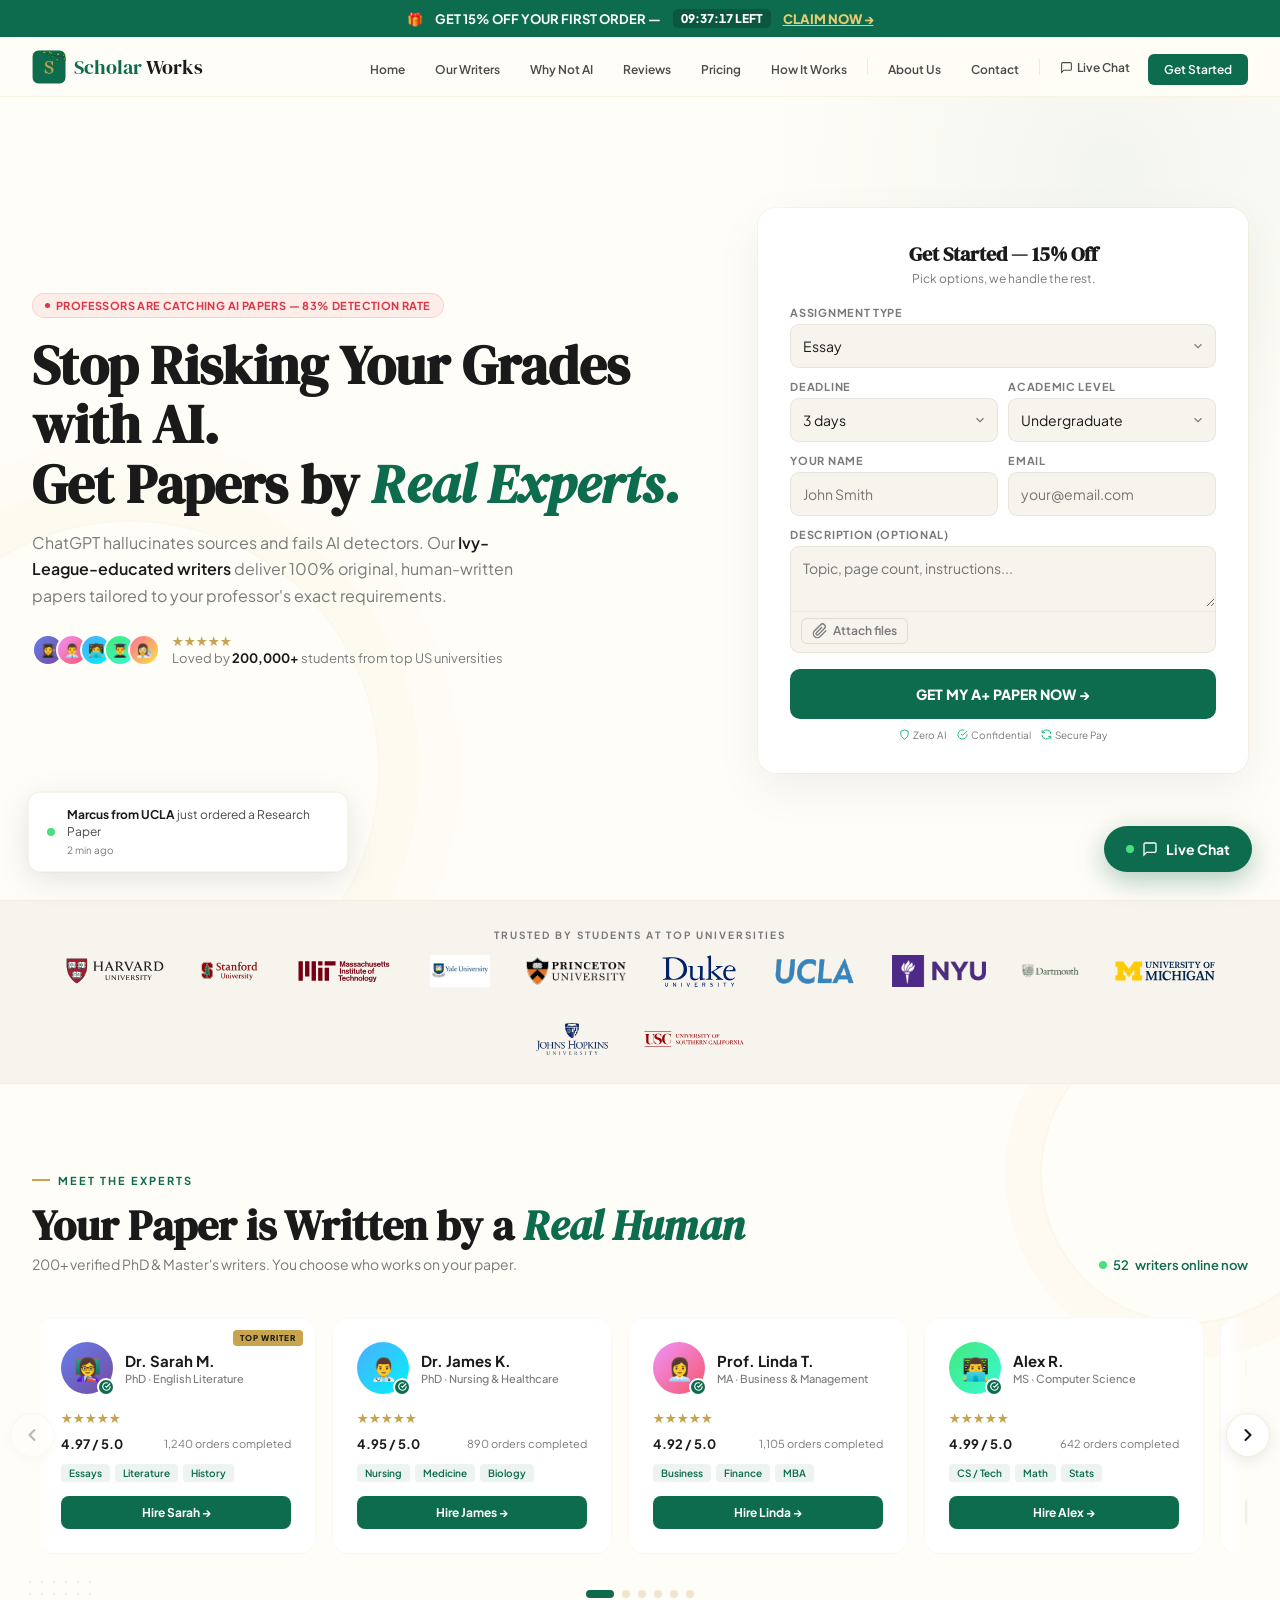
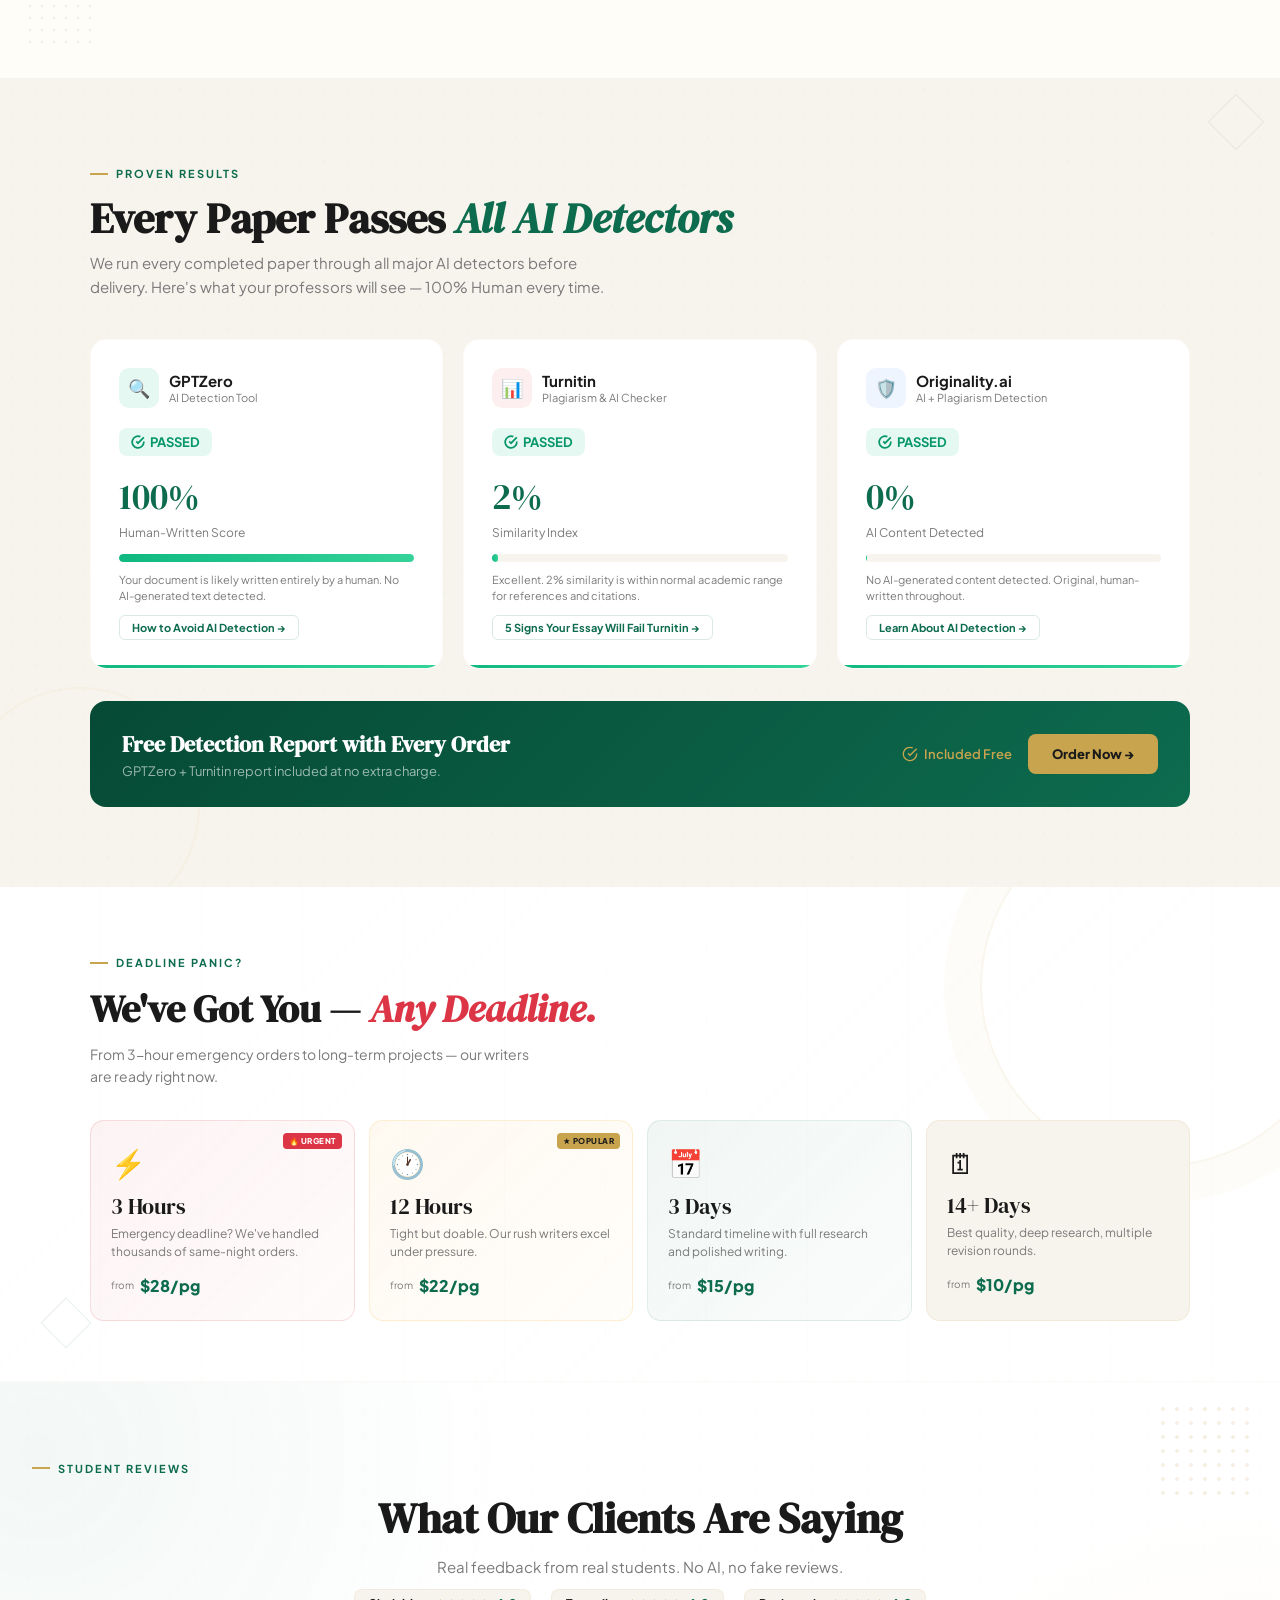
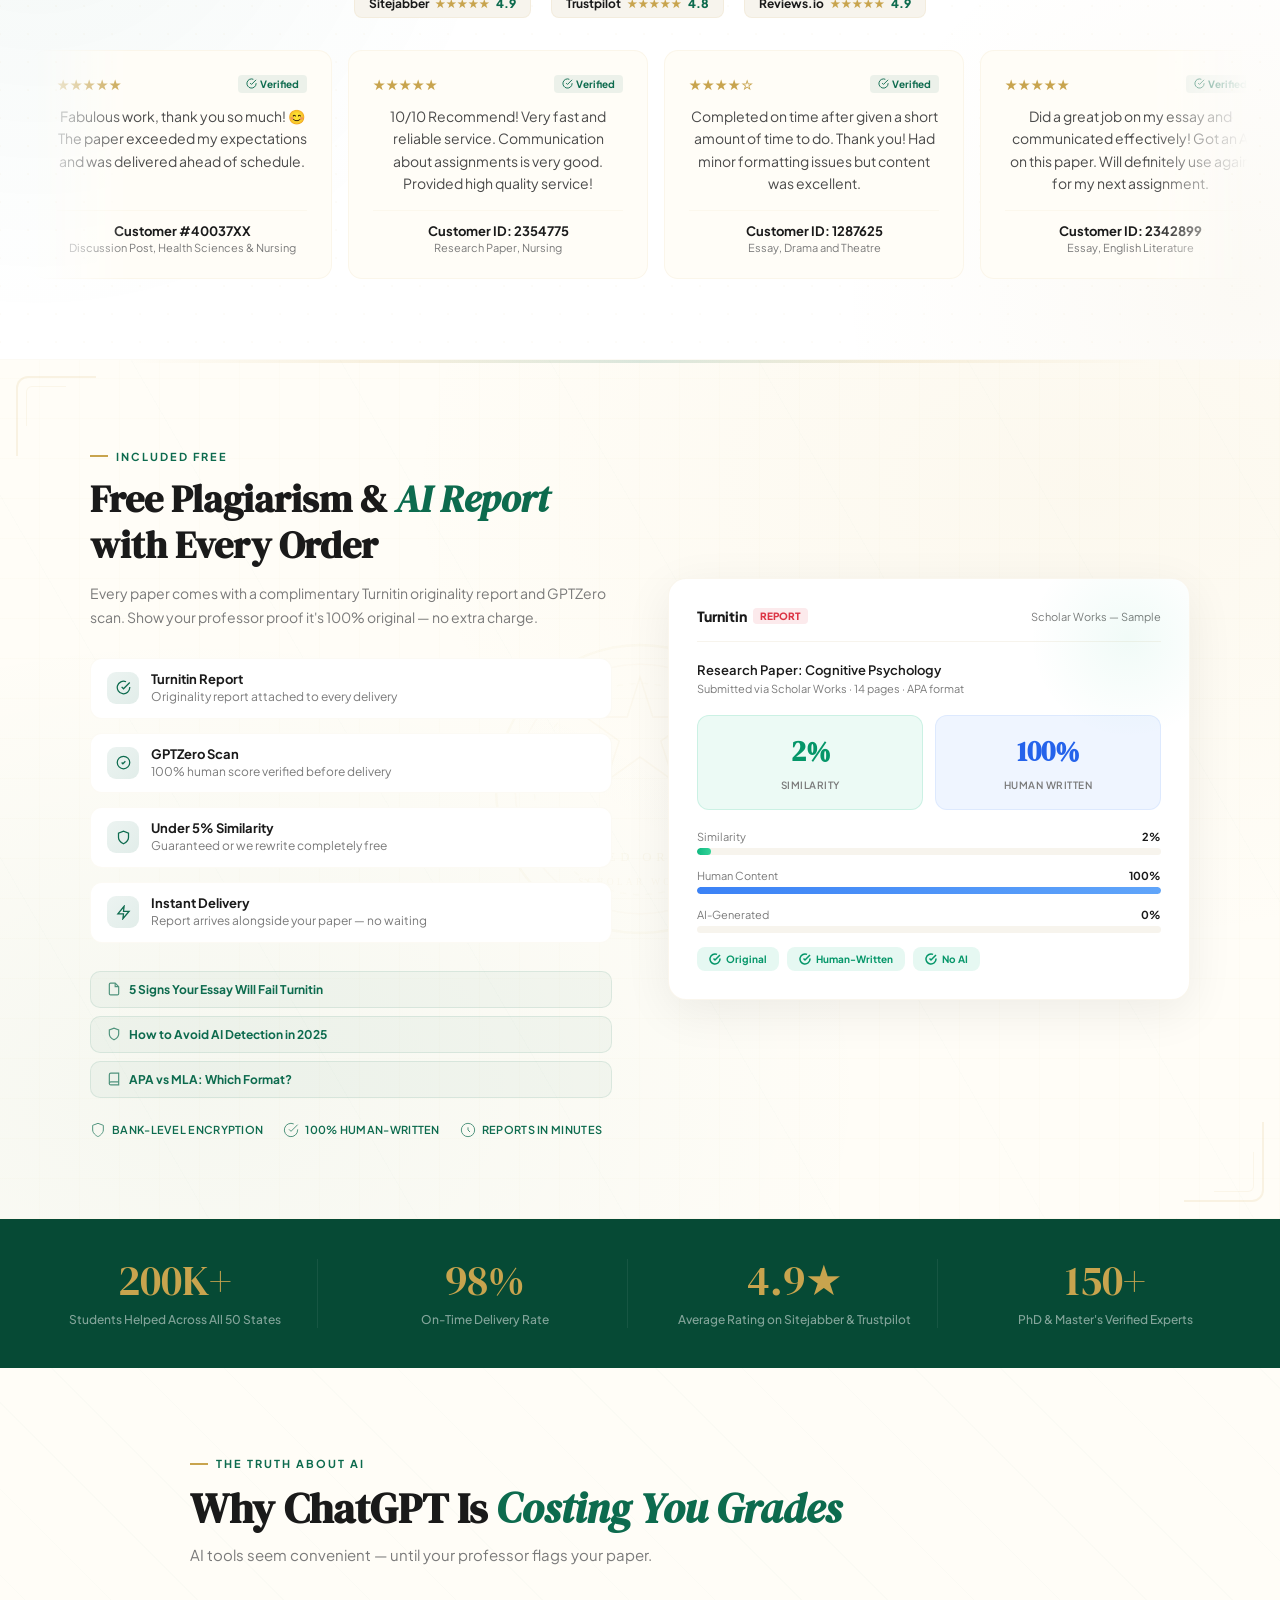
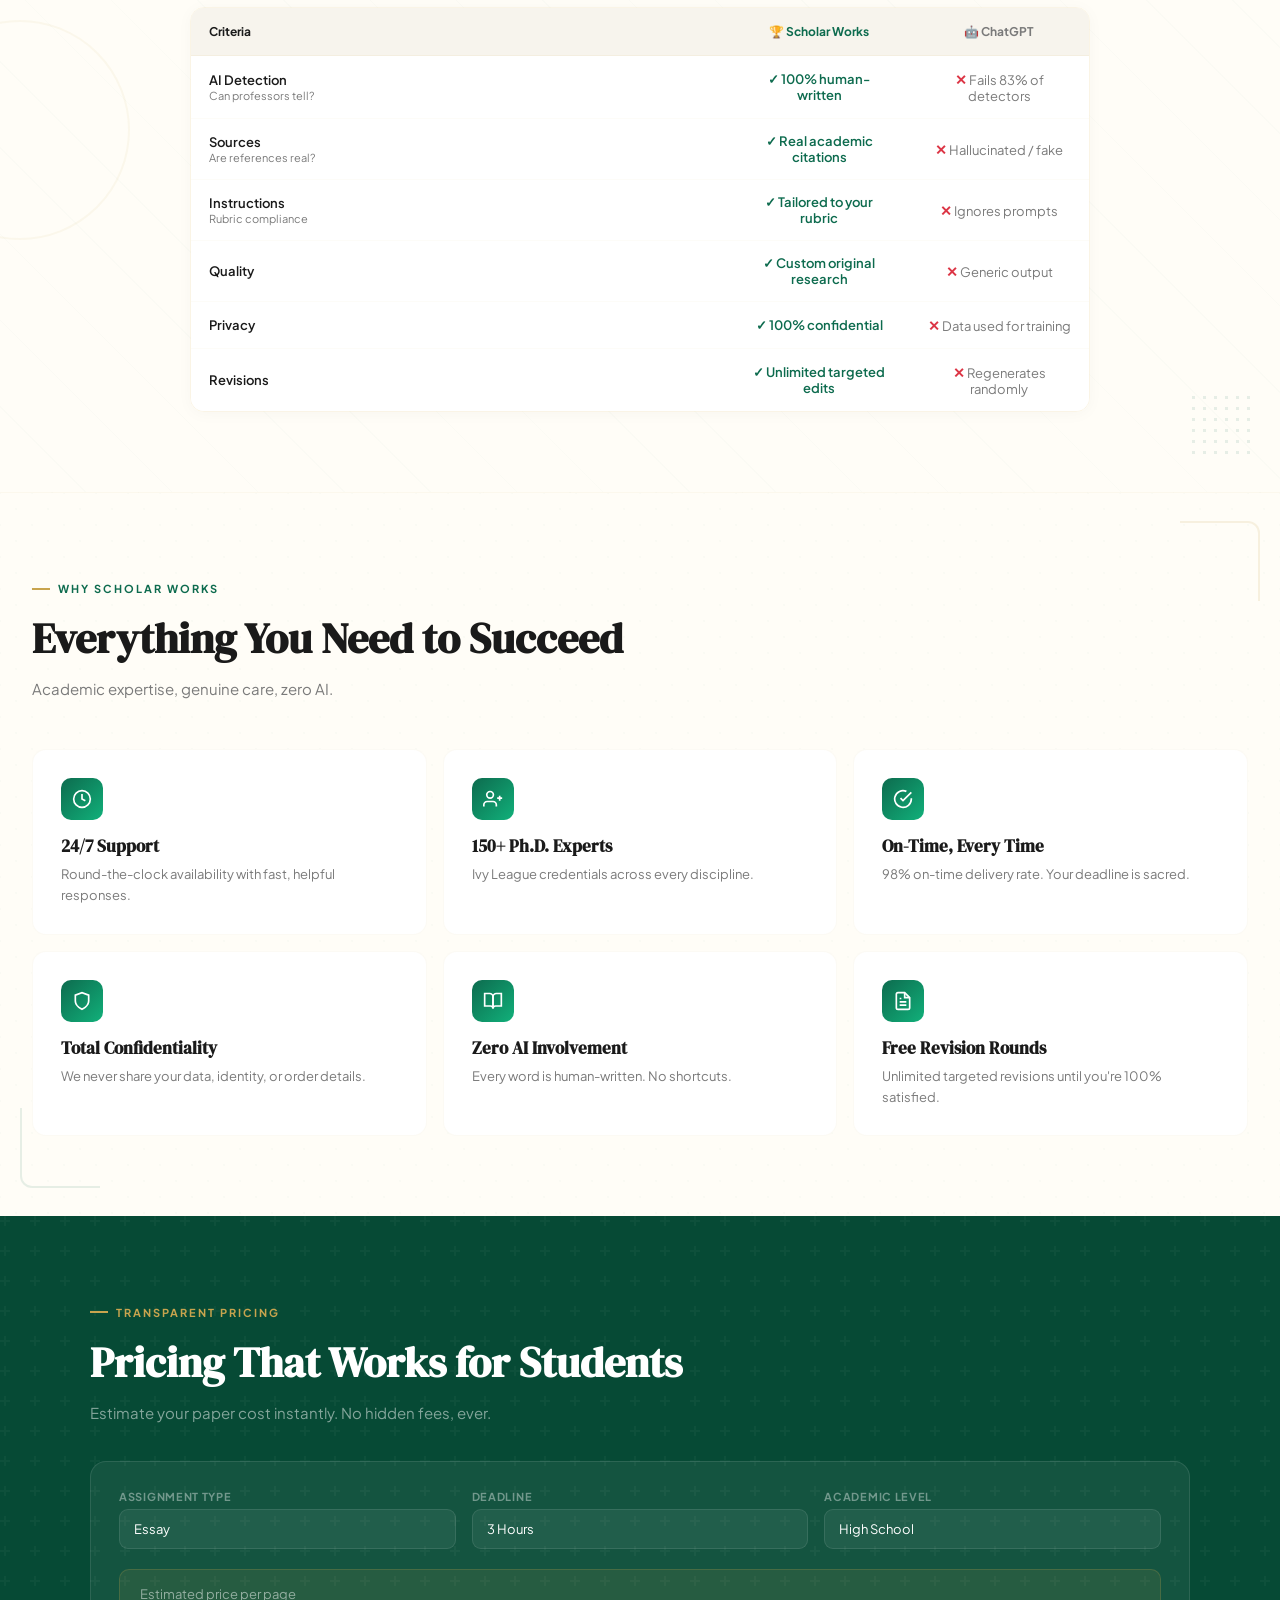
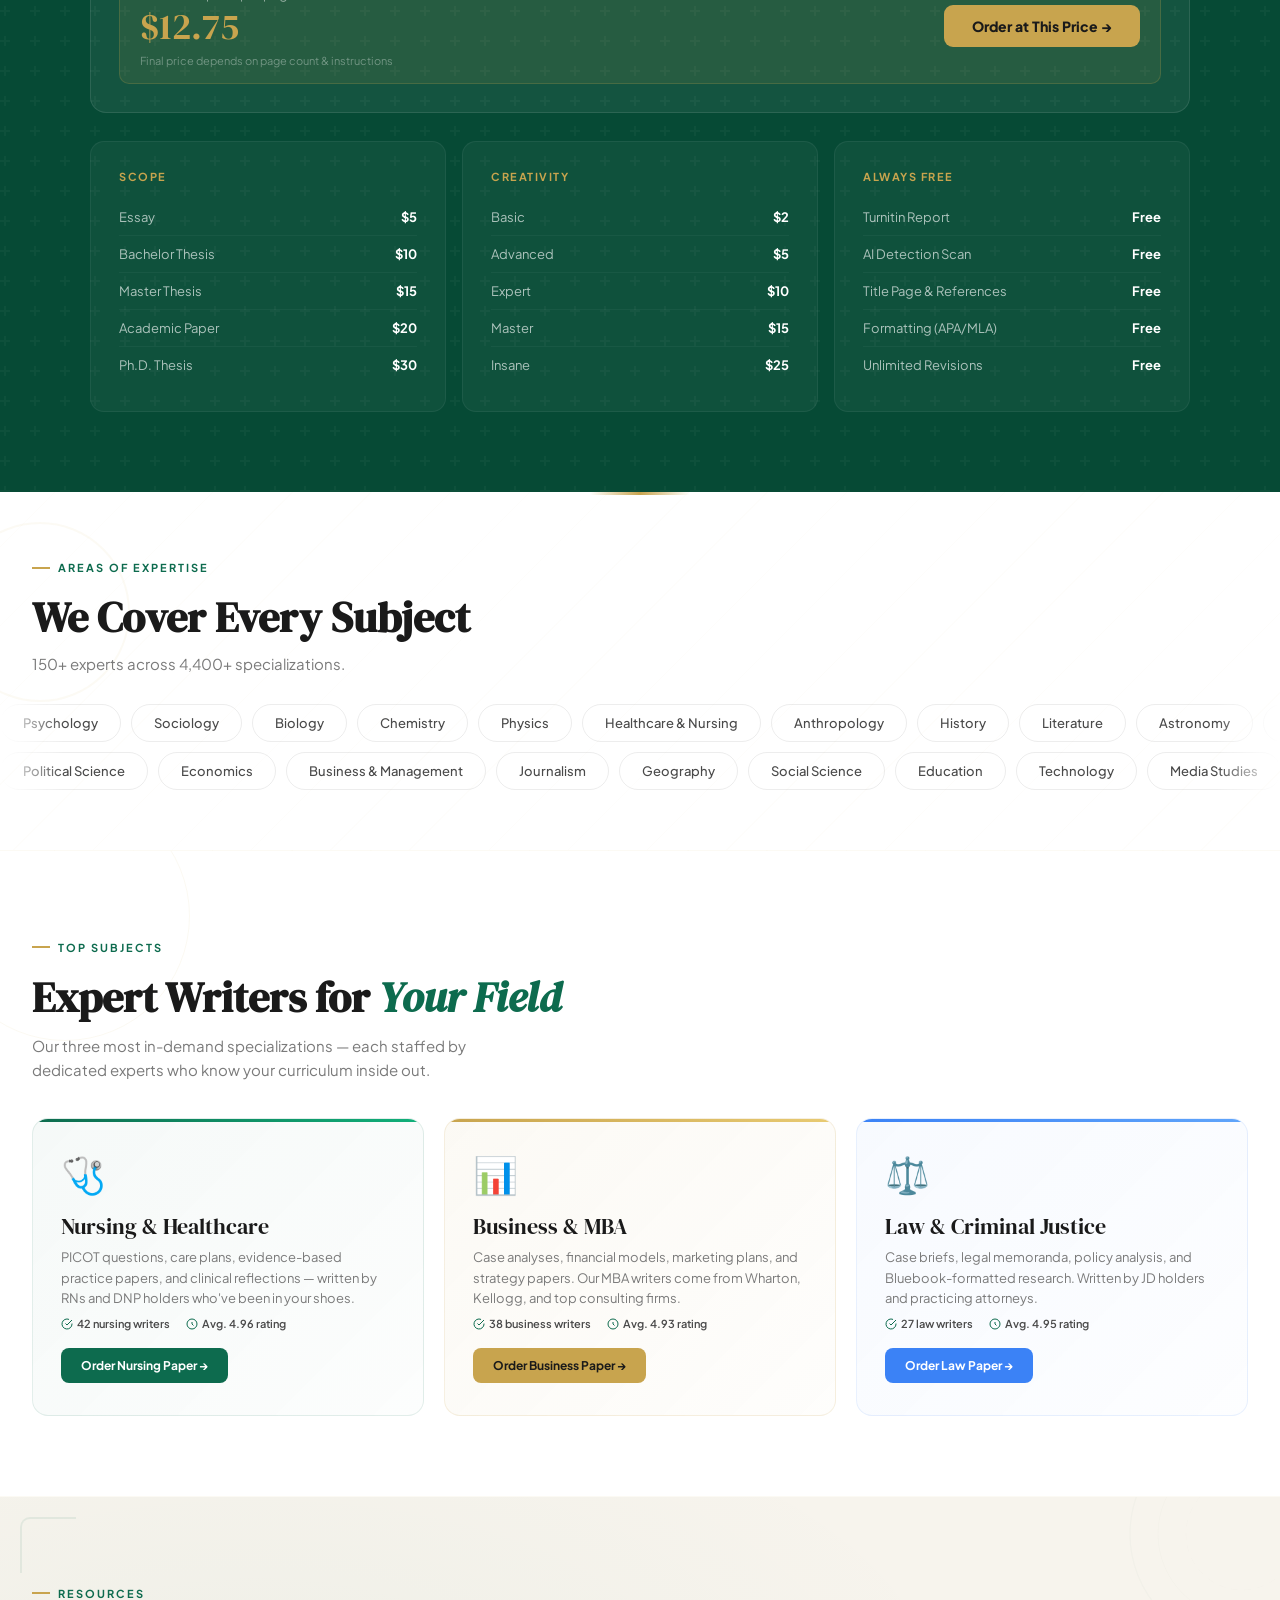
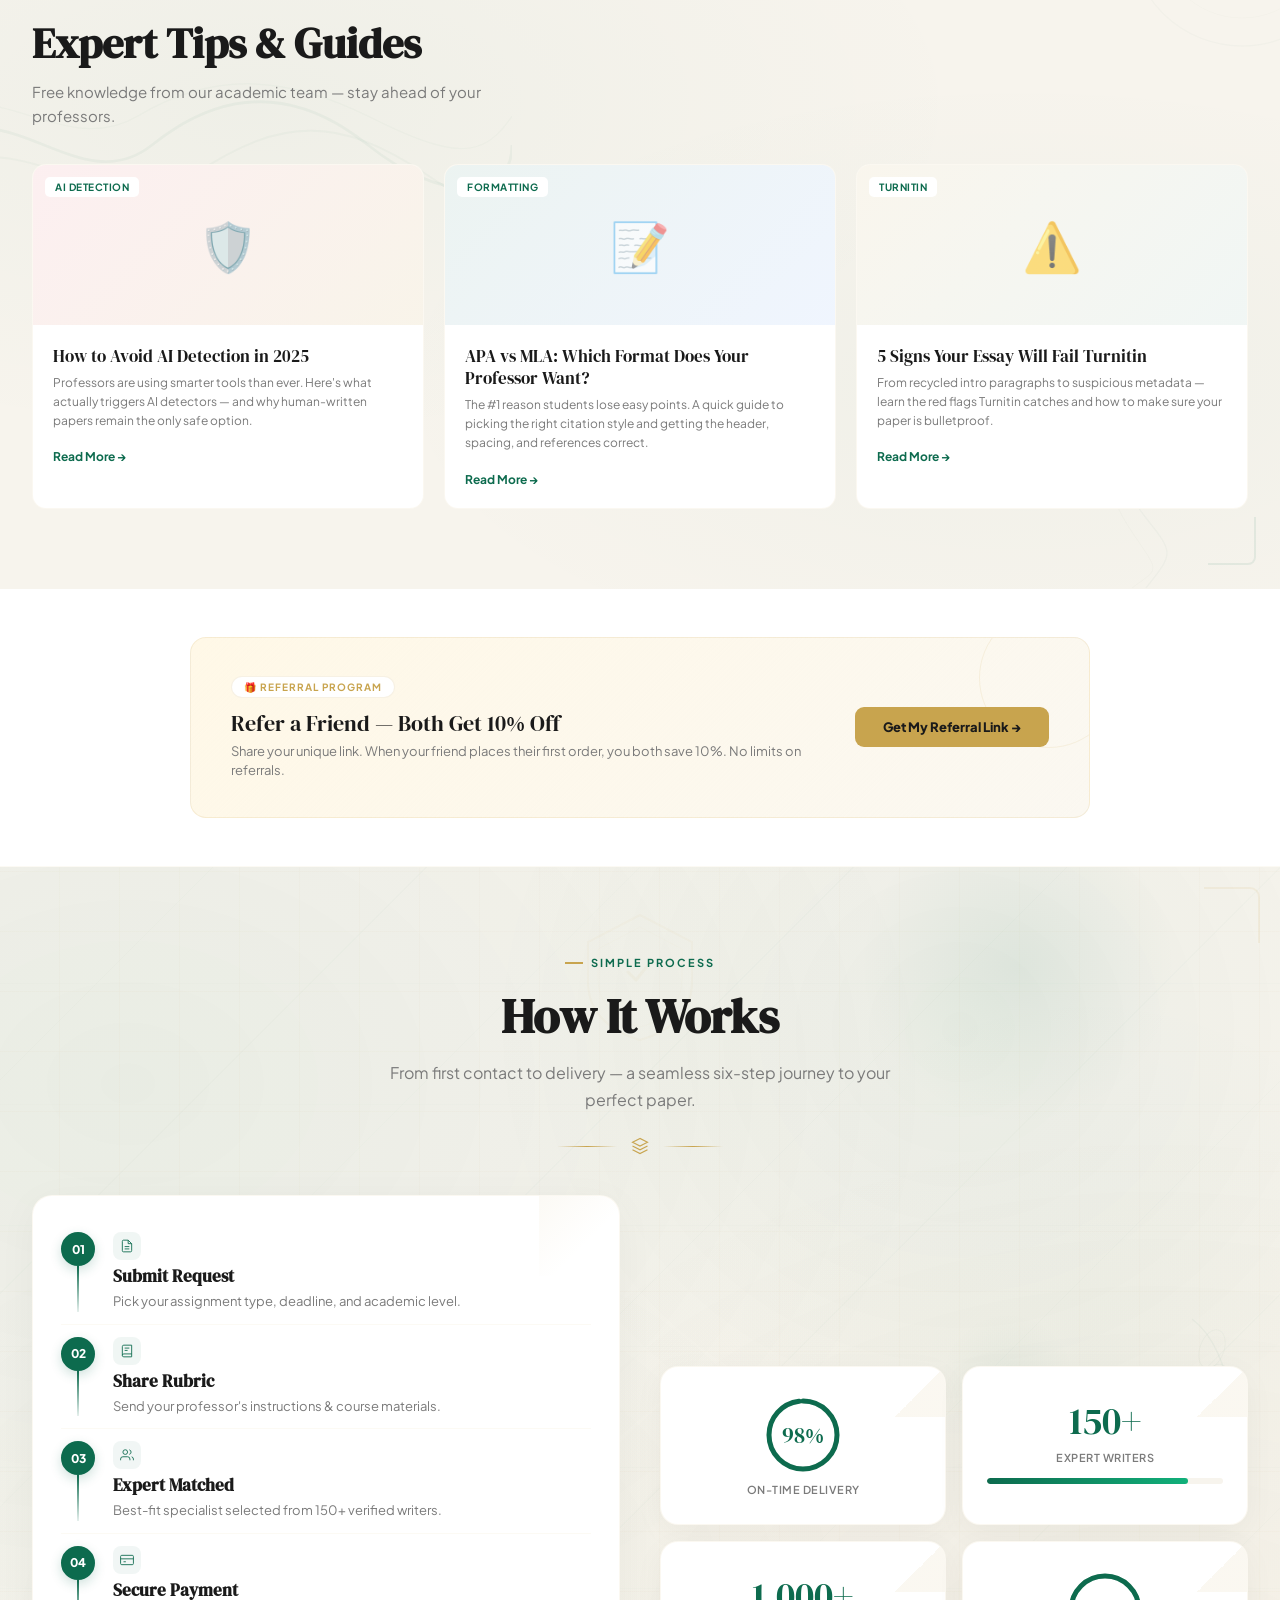
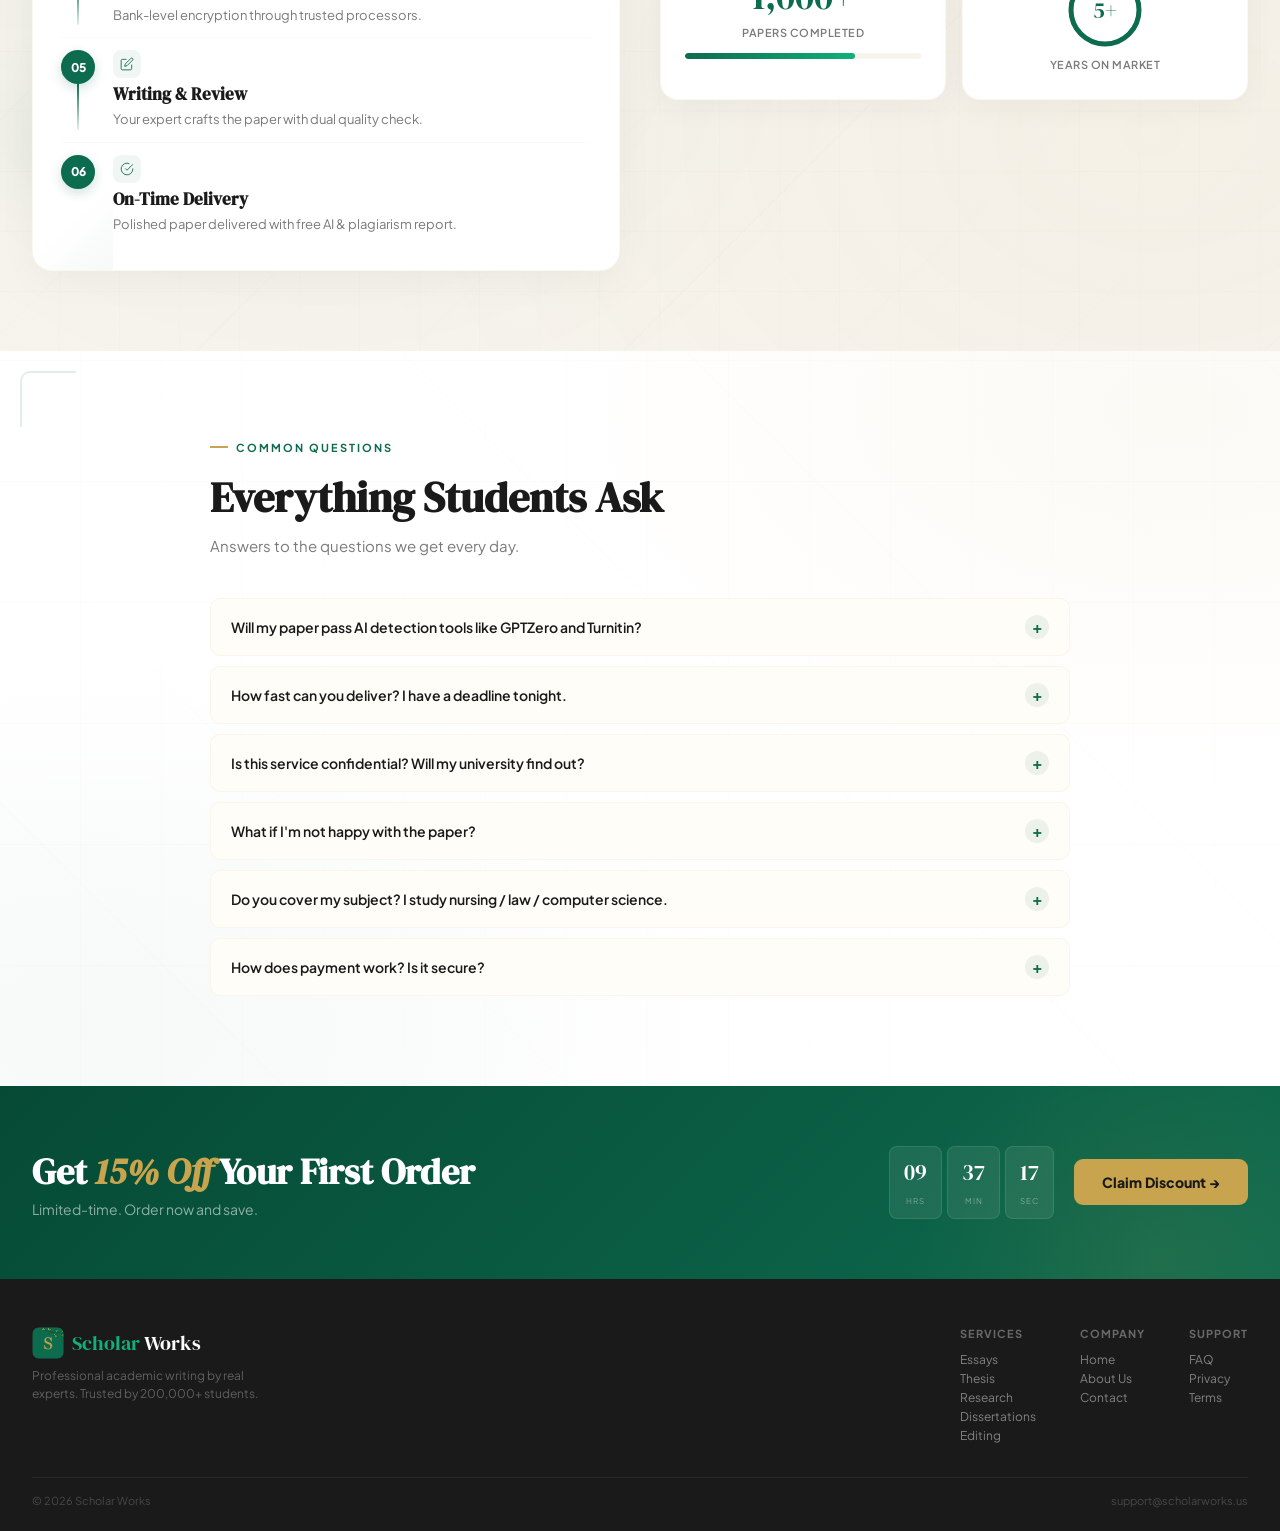
==== commit 1424b648: "Style mobile form heading: centered two-line layout - H3 "Get Started — 15% Off" in black bold - P "" ====
--- a/scholarworks added media/index.html
+++ b/scholarworks added media/index.html
@@ -85,7 +85,7 @@
 
       <!-- Mobile inline form (visible only on mobile) -->
       <div class="hmf" id="mobile-form-inline">
-        <div class="hmf-head"><span class="hmf-dot"></span>Get Your Expert Paper Now</div>
+        <div class="hmf-head"><h3>Get Started — 15% Off</h3><p>Pick options, we handle the rest.</p></div>
         <div class="fg"><label class="fl">Assignment type</label><select class="fs"><option>Essay</option><option>Research Paper</option><option>Argumentative Essay</option><option>Persuasive Essay</option><option>Narrative Essay</option><option>Expository Essay</option><option>Compare & Contrast Essay</option><option>Cause & Effect Essay</option><option>Analytical Essay</option><option>Reflective Essay</option><option>Admission Essay</option><option>Scholarship Essay</option><option>Discussion Post</option><option>Annotated Bibliography</option><option>Literature Review</option><option>Book Report / Review</option><option>Article Review / Critique</option><option>Case Study</option><option>Lab Report</option><option>Term Paper</option><option>Coursework</option><option>Capstone Project</option><option>Research Proposal</option><option>Presentation / PowerPoint</option><option>Speech</option><option>Reaction Paper</option><option>Position Paper</option><option>Personal Statement</option><option>Creative Writing</option><option>Critical Thinking</option><option>Business Plan</option><option>SOAP Note</option><option>Care Plan (Nursing)</option><option>PICOT Question</option><option>Evidence-Based Practice Paper</option><option>Bachelor Thesis</option><option>Master Thesis</option><option>Dissertation / PhD</option><option>Editing & Proofreading</option><option>Multiple Choice Questions</option><option>Math / Statistics Problem</option><option>Other</option></select></div>
         <div class="frow"><div class="fg"><label class="fl">Deadline</label><select class="fs"><option>3 hours (Urgent)</option><option>12 hours</option><option>24 hours</option><option selected>3 days</option><option>7 days</option><option>14+ days</option></select></div><div class="fg"><label class="fl">Academic Level</label><select class="fs"><option>High School</option><option selected>Undergraduate</option><option>Master's</option><option>Ph.D.</option></select></div></div>
         <div class="frow"><div class="fg"><label class="fl">Your name</label><input type="text" class="fi" placeholder="John Smith"></div><div class="fg"><label class="fl">Email</label><input type="email" class="fi" placeholder="your@email.com"></div></div>
--- a/scholarworks added media/css/responsive.css
+++ b/scholarworks added media/css/responsive.css
@@ -313,22 +313,21 @@
     box-shadow: 0 12px 40px rgba(0, 0, 0, .06), 0 0 0 1px rgba(200, 164, 78, .08);
   }
   .hmf-head {
-    display: flex;
-    align-items: center;
-    gap: 8px;
+    text-align: center;
+    margin-bottom: 18px;
+  }
+  .hmf-head h3 {
     font-family: var(--fd);
-    font-size: 17px;
+    font-size: 18px;
     font-weight: 700;
-    margin-bottom: 18px;
     color: var(--ch);
-  }
-  .hmf-dot {
-    width: 8px;
-    height: 8px;
-    background: var(--em);
-    border-radius: 50%;
-    flex-shrink: 0;
-    box-shadow: 0 0 0 3px var(--em-s);
+    margin: 0 0 4px;
+  }
+  .hmf-head p {
+    font-size: 13px;
+    color: var(--mu);
+    margin: 0;
+    font-weight: 400;
   }
   .hmf .frow { grid-template-columns: 1fr 1fr }
   .hmf .fg { margin-bottom: 10px }
@@ -423,6 +422,8 @@
   .hm-s span { font-size: 9px }
   .pb { font-size: 9px }
   .hmf { padding: 18px 14px; margin-top: 20px }
-  .hmf-head { font-size: 15px; margin-bottom: 14px }
+  .hmf-head { margin-bottom: 14px }
+  .hmf-head h3 { font-size: 16px }
+  .hmf-head p { font-size: 12px }
   .hmf .frow { grid-template-columns: 1fr }
 }
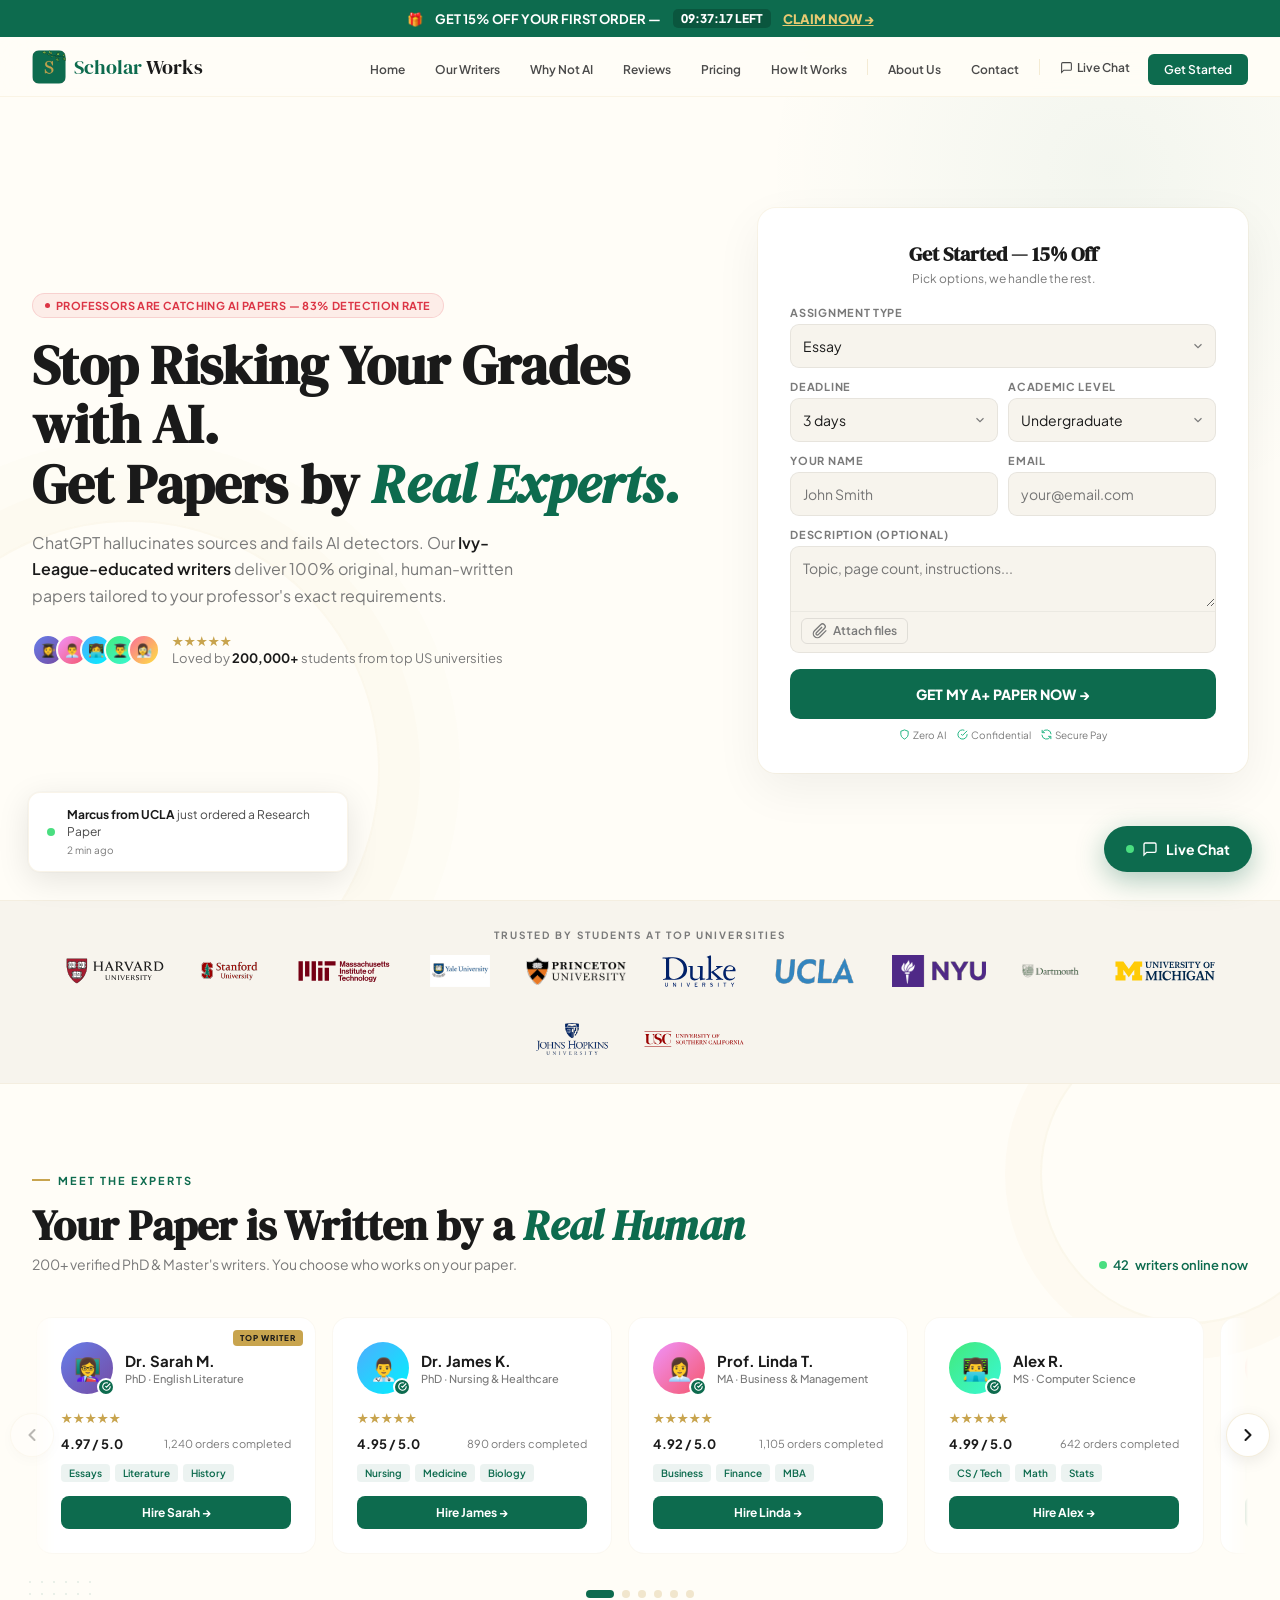
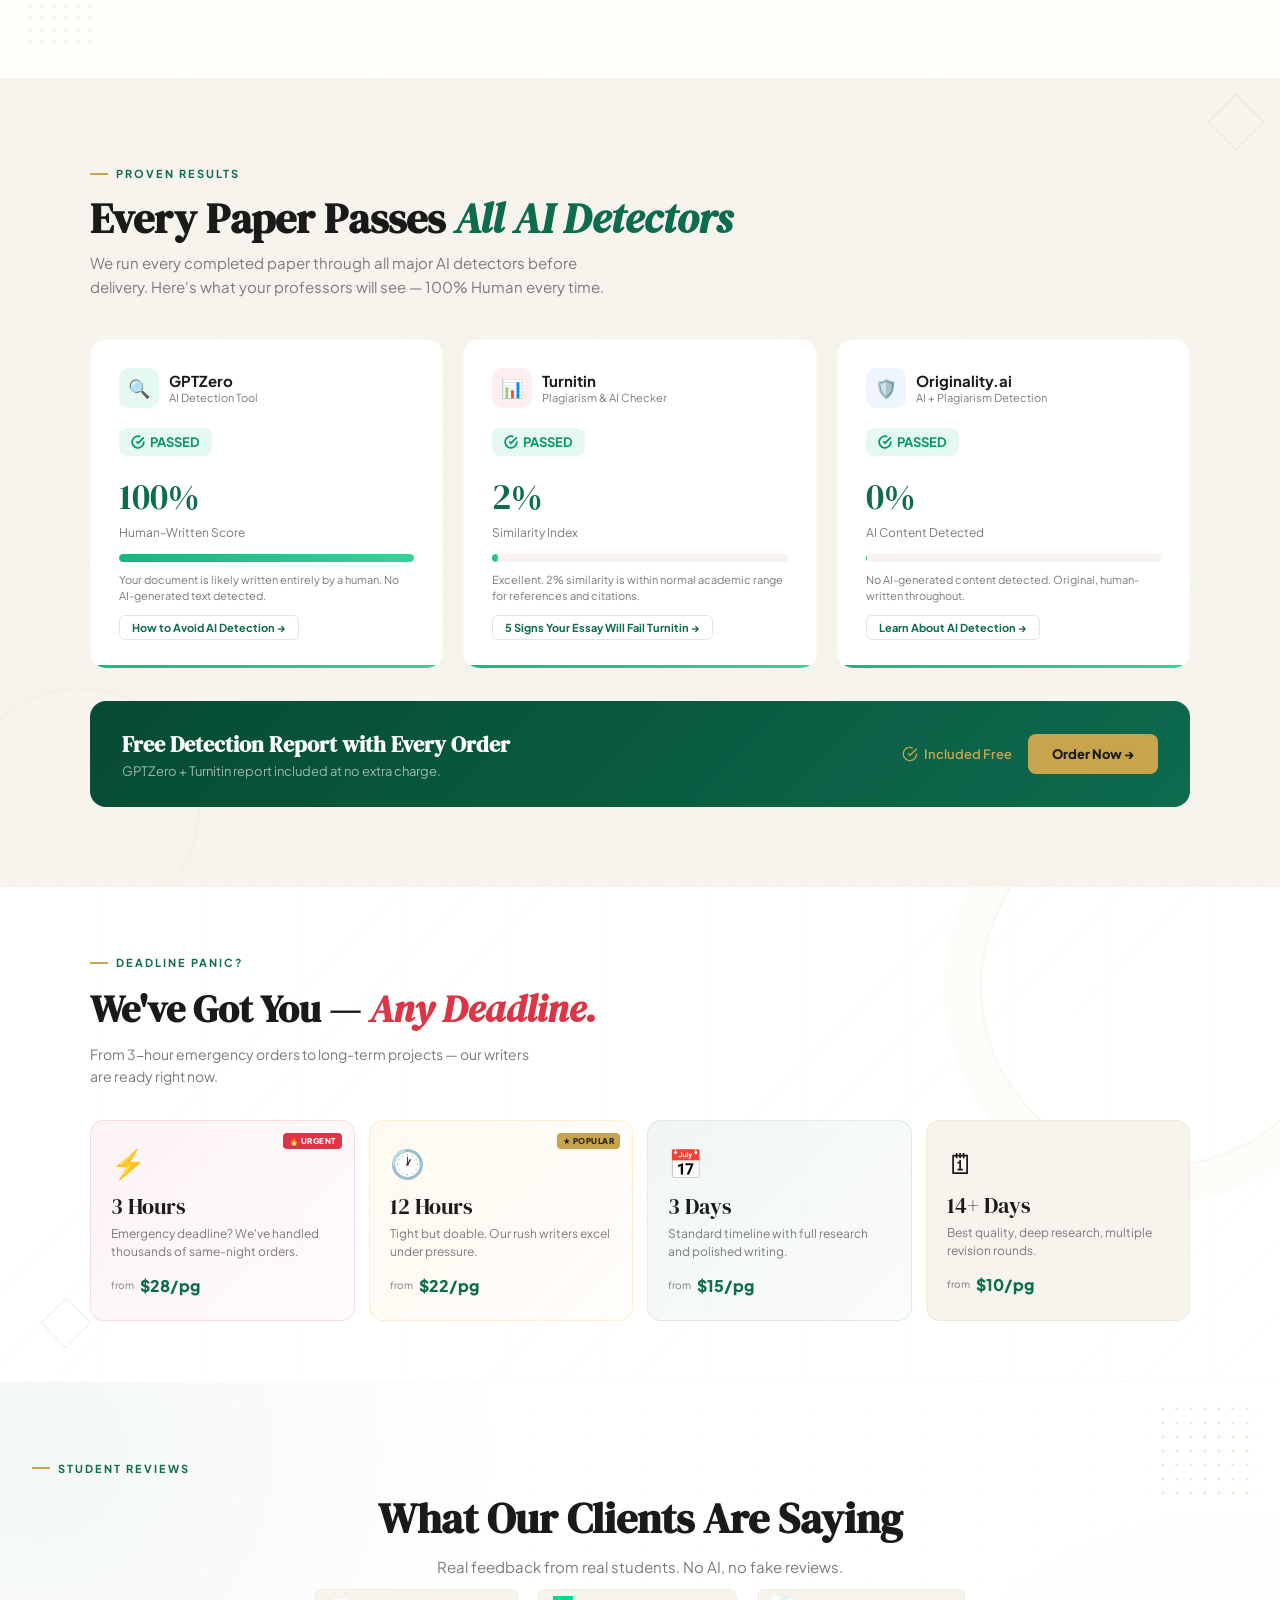
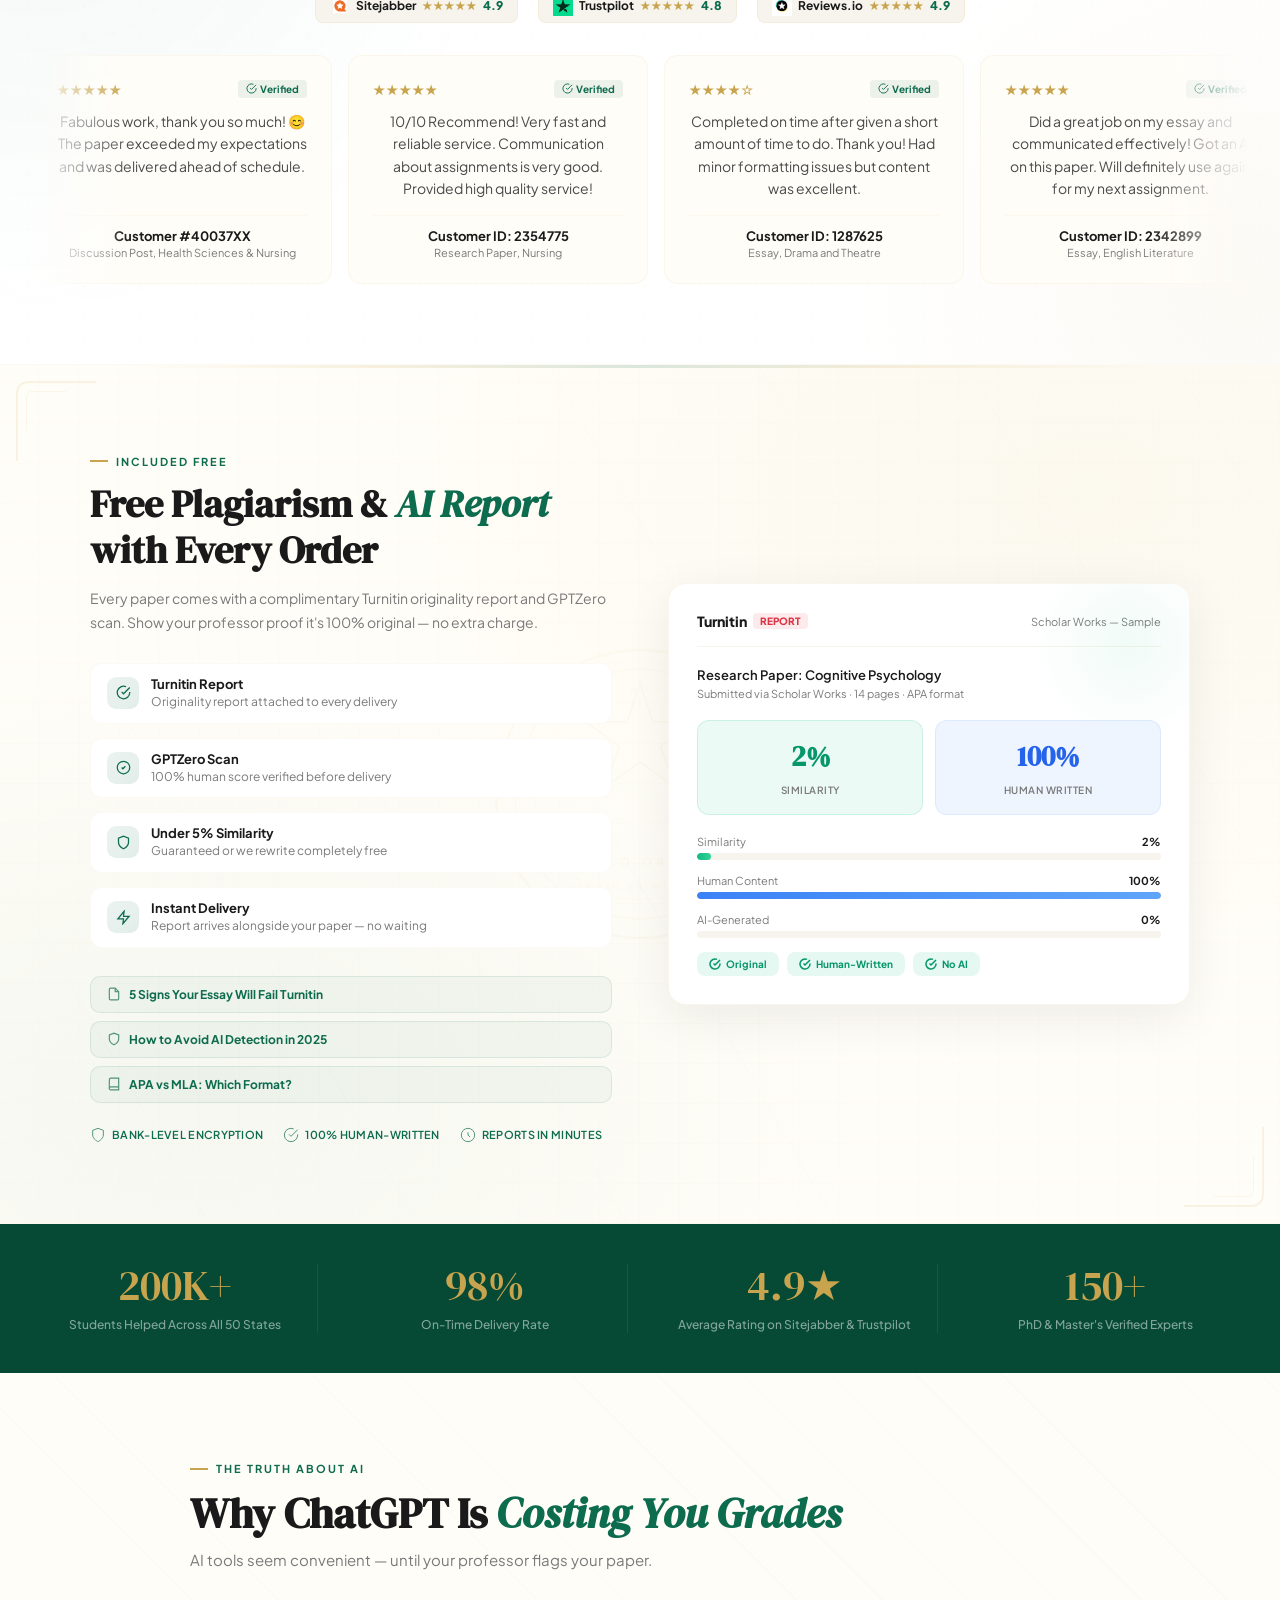
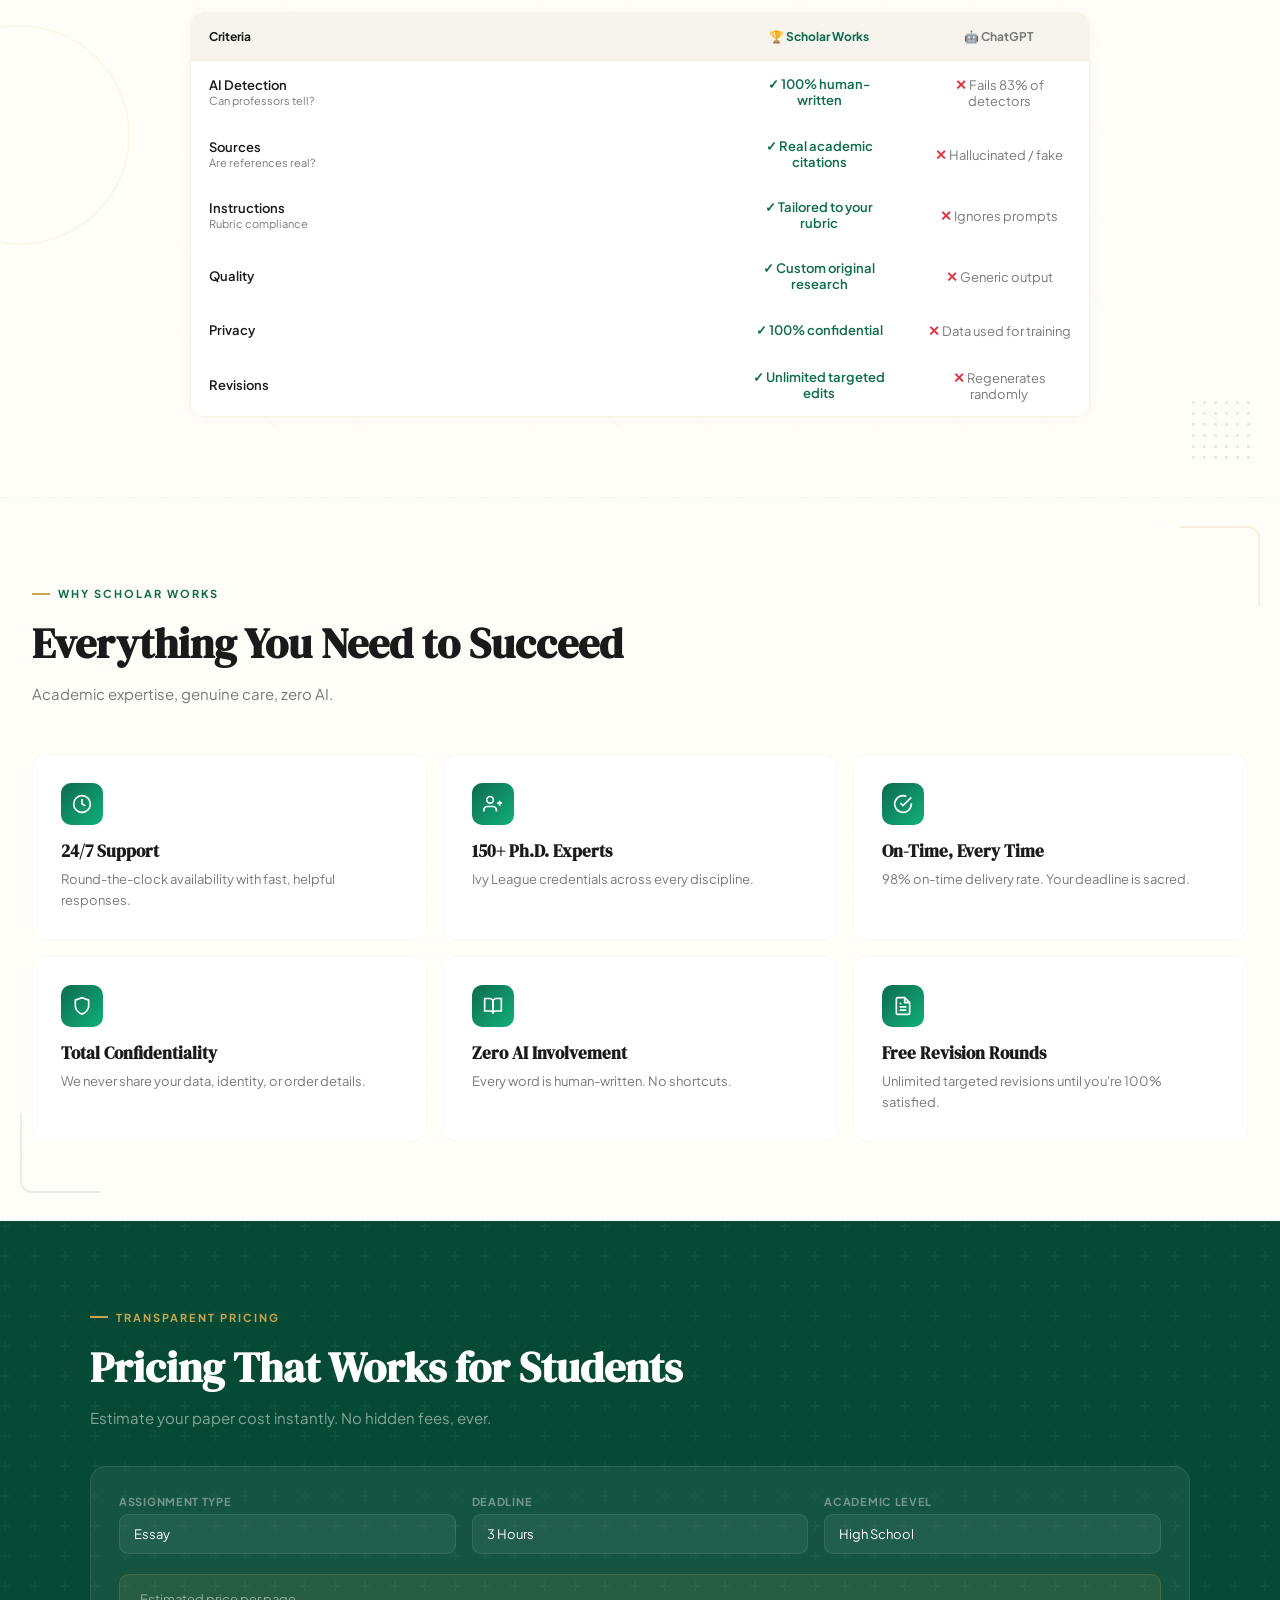
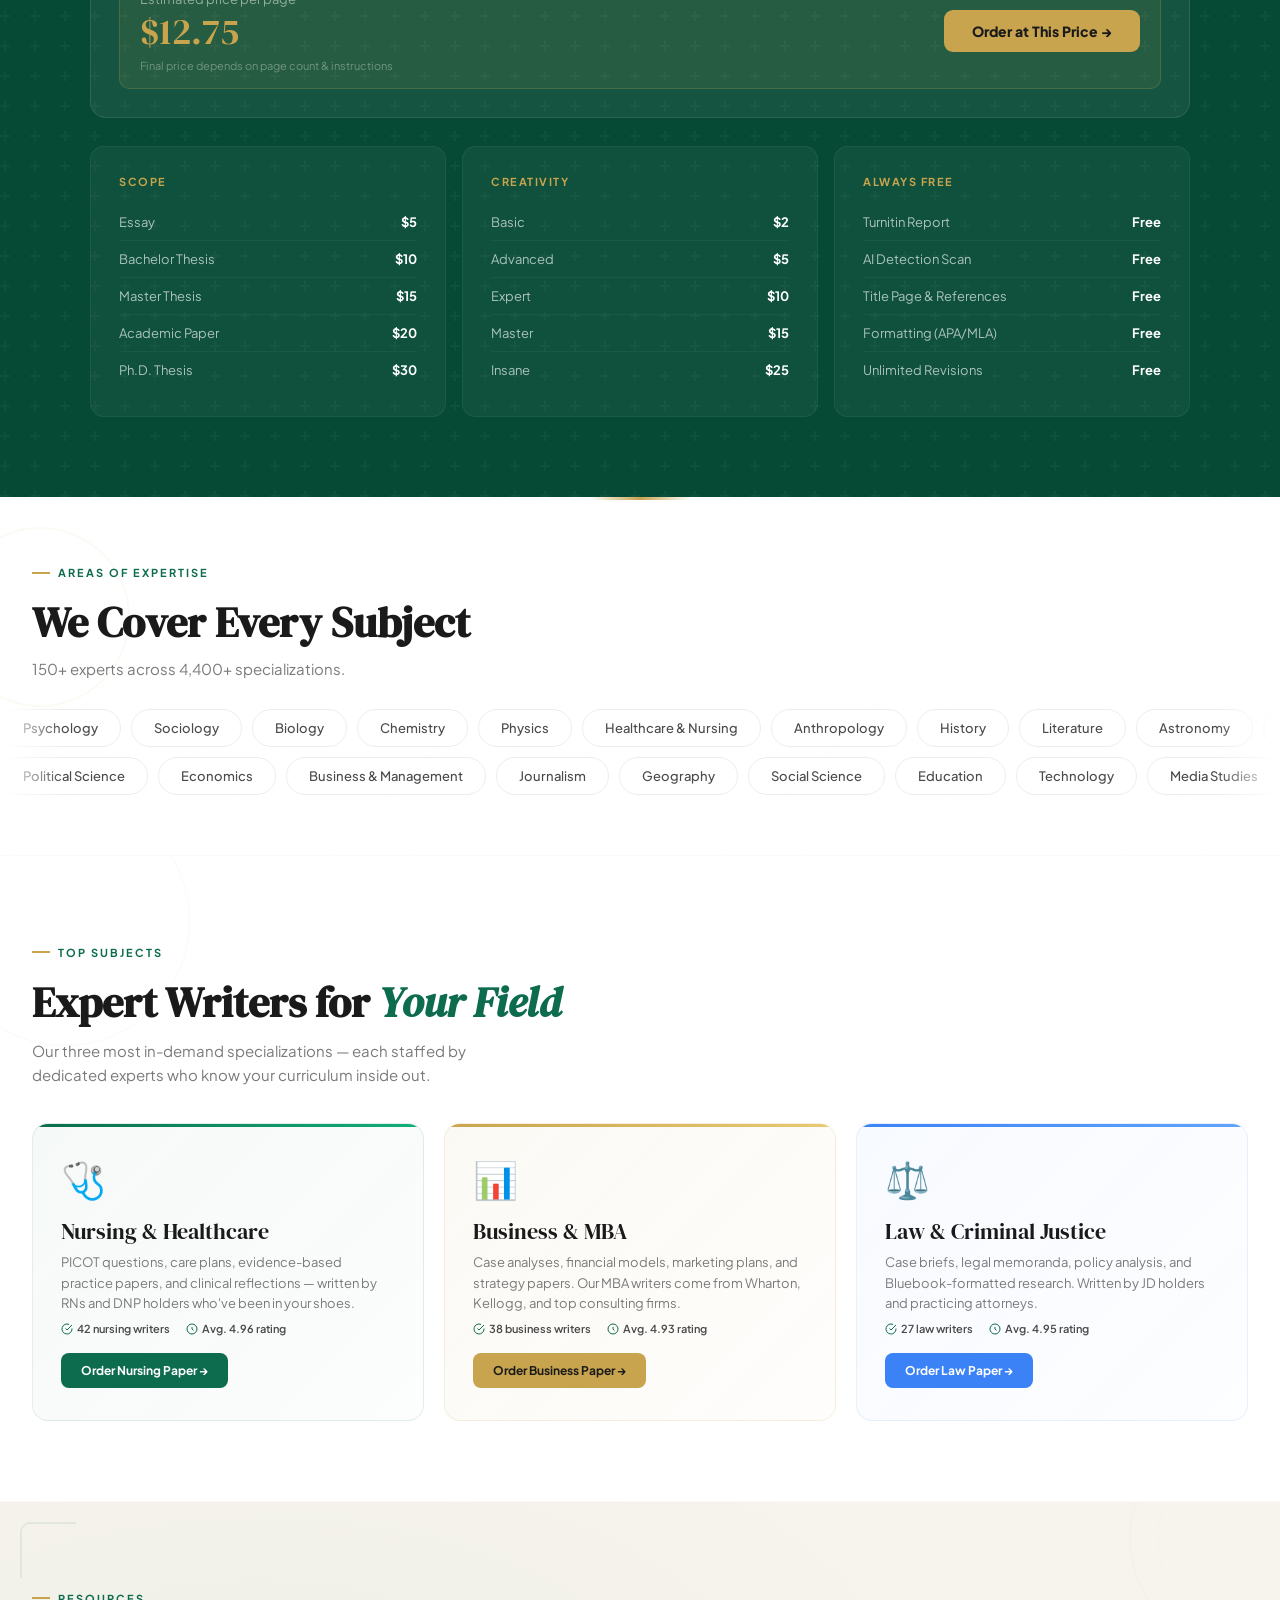
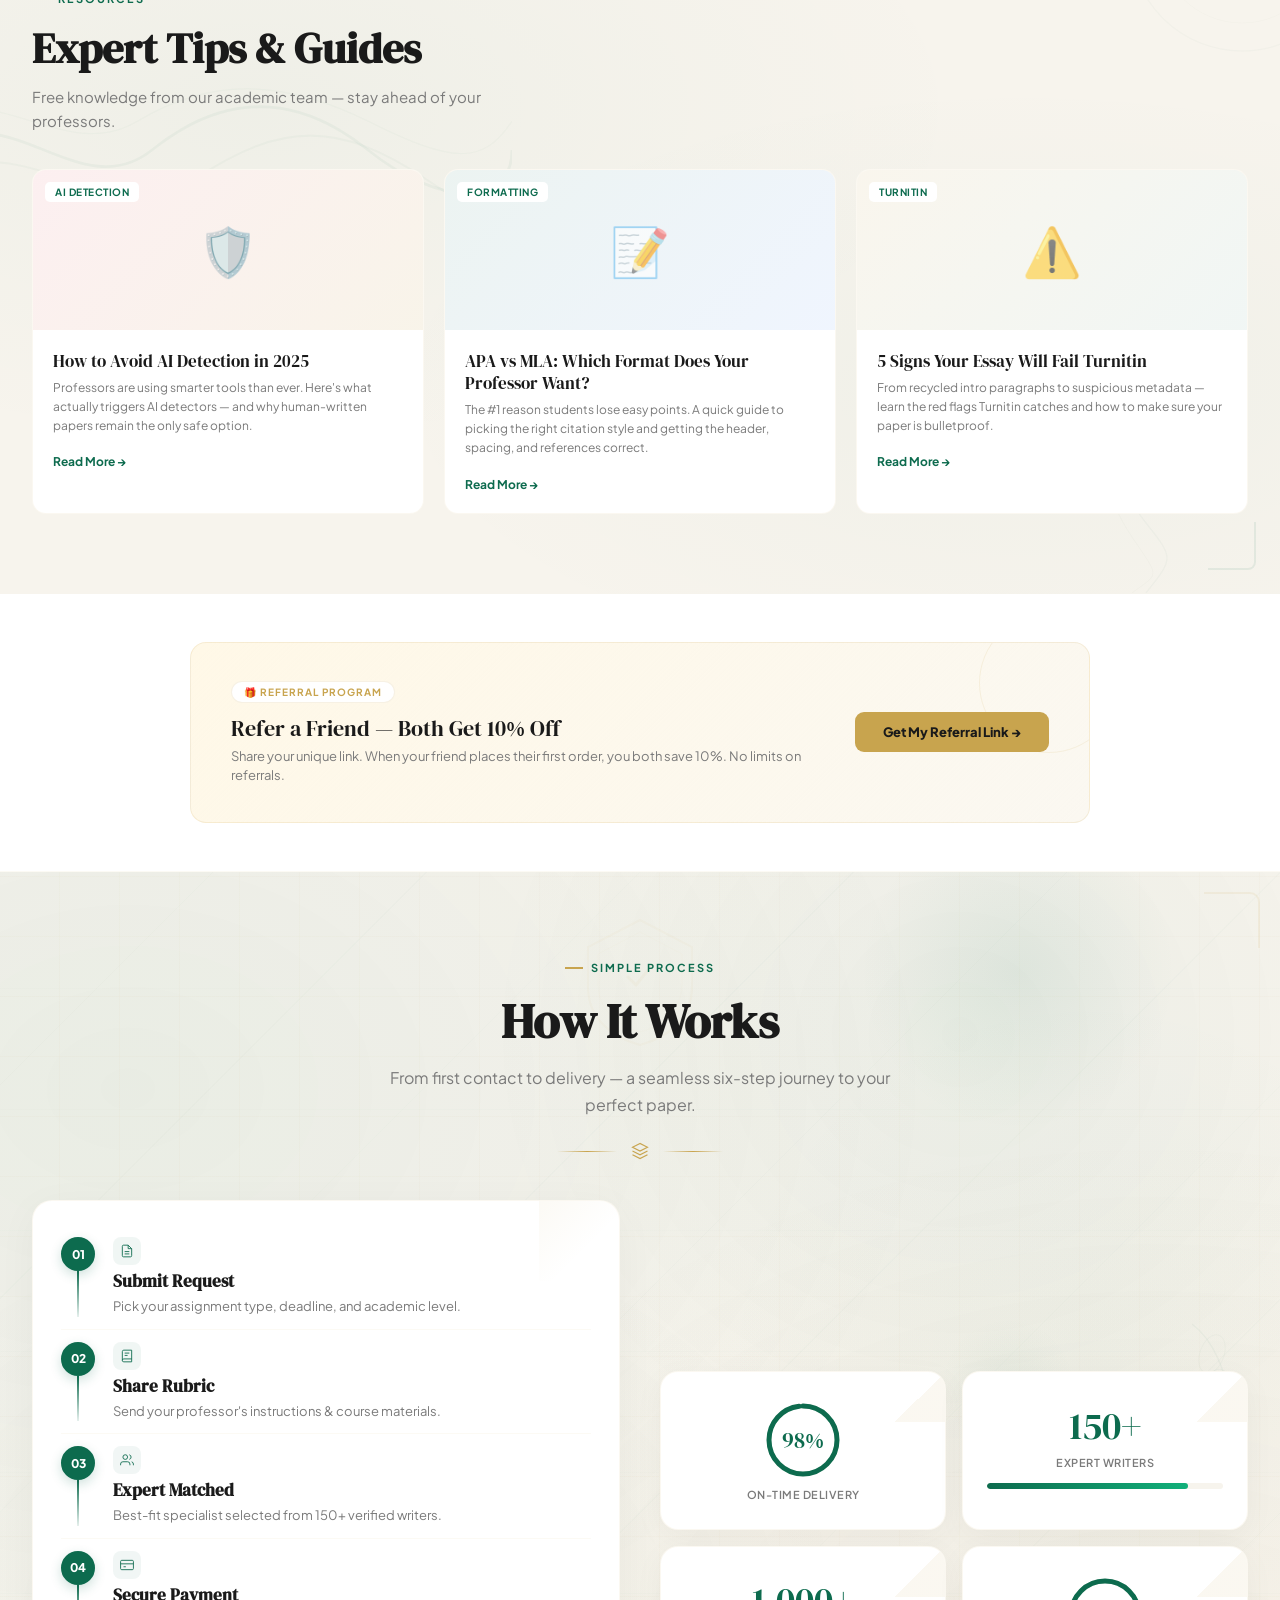
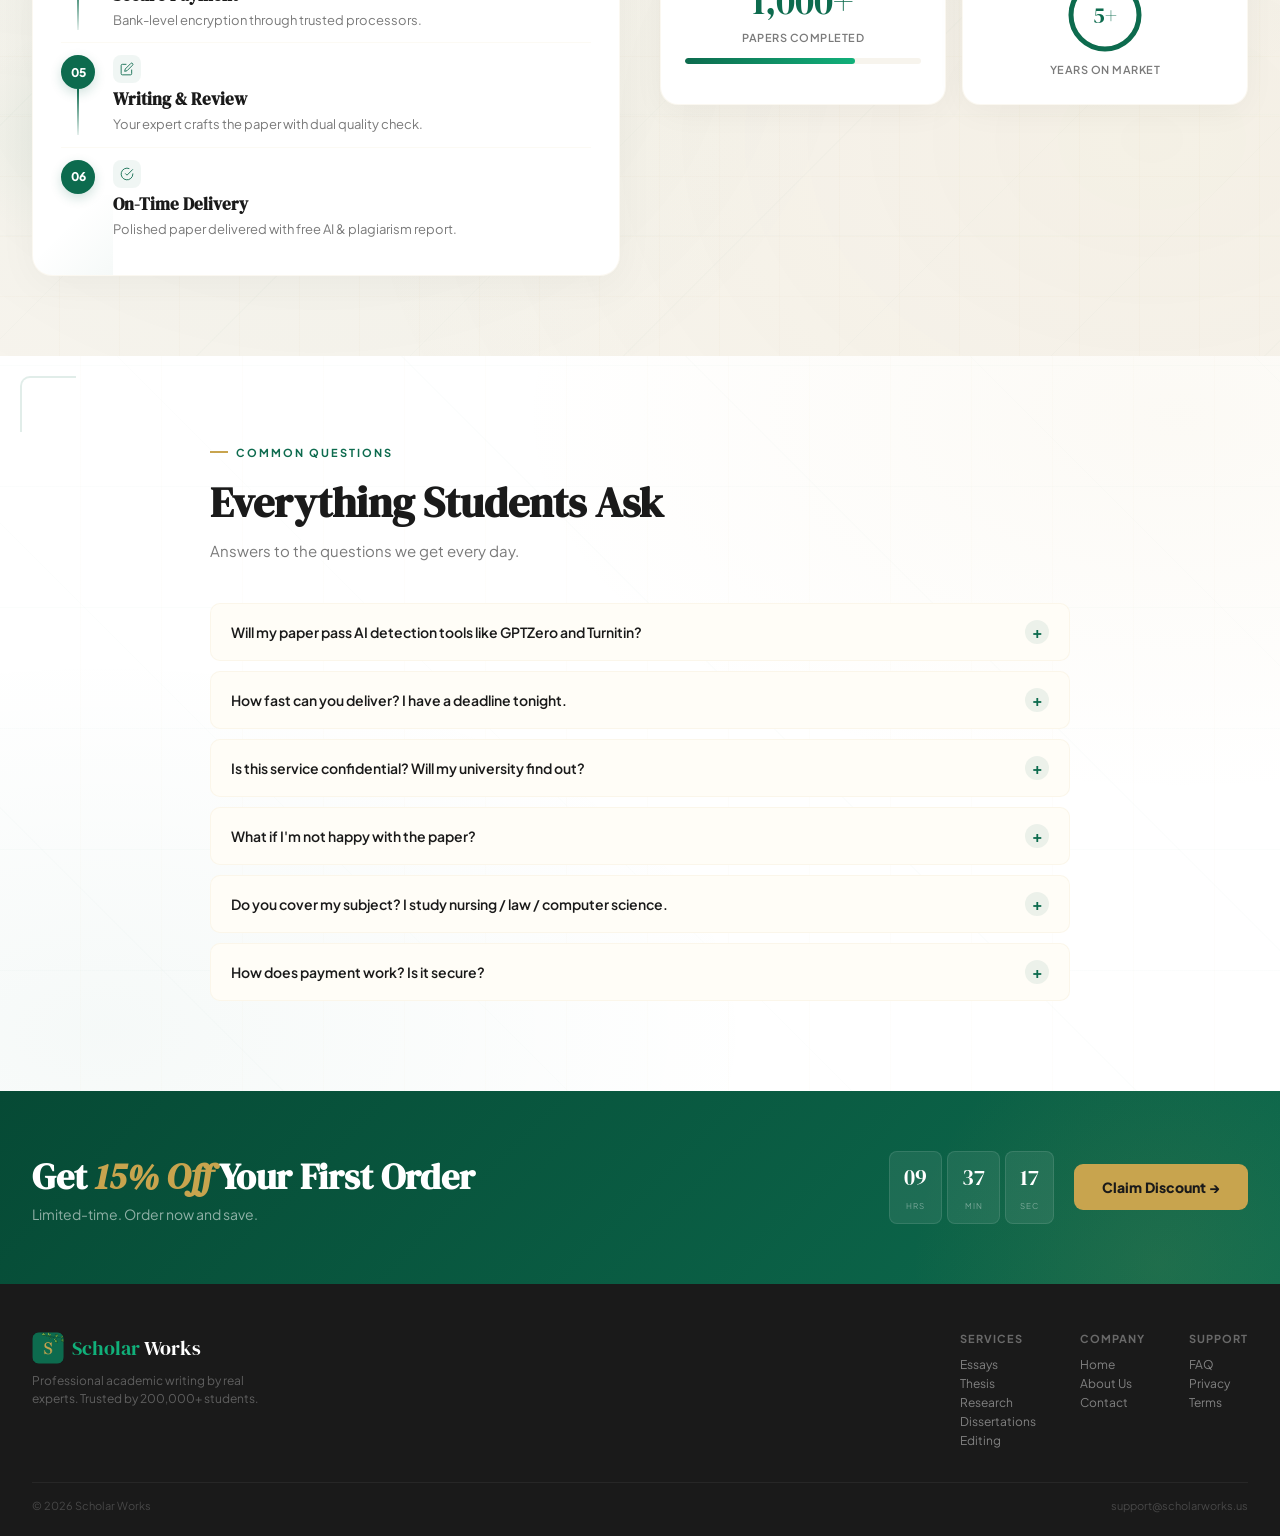
==== commit e194240f: "Add review platform logos (Trustpilot, Sitejabber, Reviews.io) to reviews section https://claude.ai/" ====
--- a/scholarworks added media/index.html
+++ b/scholarworks added media/index.html
@@ -552,9 +552,9 @@
   <p class="rev-desc rv">Real feedback from real students. No AI, no fake reviews.</p>
   <!-- ★ NEW: Platform ratings row -->
   <div class="rev-platforms rv">
-    <div class="rev-plat"><span class="rev-plat-name">Sitejabber</span><span class="rev-plat-stars"> ★★★★★</span><span class="rev-plat-score"> 4.9</span></div>
-    <div class="rev-plat"><span class="rev-plat-name">Trustpilot</span><span class="rev-plat-stars"> ★★★★★</span><span class="rev-plat-score"> 4.8</span></div>
-    <div class="rev-plat"><span class="rev-plat-name">Reviews.io</span><span class="rev-plat-stars"> ★★★★★</span><span class="rev-plat-score"> 4.9</span></div>
+    <div class="rev-plat"><img class="rev-plat-logo" src="media/sitejabberlogo.svg" alt="Sitejabber"><span class="rev-plat-name">Sitejabber</span><span class="rev-plat-stars"> ★★★★★</span><span class="rev-plat-score"> 4.9</span></div>
+    <div class="rev-plat"><img class="rev-plat-logo" src="media/trustpilot.svg" alt="Trustpilot"><span class="rev-plat-name">Trustpilot</span><span class="rev-plat-stars"> ★★★★★</span><span class="rev-plat-score"> 4.8</span></div>
+    <div class="rev-plat"><img class="rev-plat-logo" src="media/reviews.io.svg" alt="Reviews.io"><span class="rev-plat-name">Reviews.io</span><span class="rev-plat-stars"> ★★★★★</span><span class="rev-plat-score"> 4.9</span></div>
   </div>
   <div class="rev-track-wrap">
     <div class="rev-track" id="revTrack">
--- a/scholarworks added media/css/base.css
+++ b/scholarworks added media/css/base.css
@@ -51,6 +51,7 @@
 }
 .fs, .fi {
   width: 100%;
+  max-width: 100%;
   padding: 12px;
   background: var(--ivory);
   border: 1.5px solid rgba(26, 26, 26, .07);
@@ -62,6 +63,8 @@
   transition: all .3s;
   appearance: none;
   min-height: 44px;
+  overflow: hidden;
+  text-overflow: ellipsis;
 }
 .fs {
   background-image: url("data:image/svg+xml,%3Csvg xmlns='http://www.w3.org/2000/svg' width='14' height='14' viewBox='0 0 24 24' fill='none' stroke='%237A7A7A' stroke-width='2'%3E%3Cpath d='M6 9l6 6 6-6'/%3E%3C/svg%3E");
@@ -75,7 +78,7 @@
   box-shadow: 0 0 0 3px var(--em-s);
 }
 .frow { display: grid; grid-template-columns: 1fr 1fr; gap: 10px }
-.fg { margin-bottom: 12px }
+.fg { margin-bottom: 12px; min-width: 0 }
 .fta {
   width: 100%;
   padding: 12px;
--- a/scholarworks added media/css/content.css
+++ b/scholarworks added media/css/content.css
@@ -89,6 +89,7 @@
 
 .rev-platforms { display: flex; align-items: center; justify-content: center; gap: 20px; margin-bottom: 32px; flex-wrap: wrap }
 .rev-plat { display: flex; align-items: center; gap: 6px; background: var(--ivory); border: 1px solid rgba(200, 164, 78, .1); padding: 6px 14px; border-radius: 8px }
+.rev-plat-logo { width: 20px; height: 20px; object-fit: contain; flex-shrink: 0 }
 .rev-plat-name { font-size: 12px; font-weight: 700; color: var(--ch) }
 .rev-plat-stars { color: var(--gold); font-size: 12px }
 .rev-plat-score { font-size: 12px; font-weight: 800; color: var(--em) }
--- a/scholarworks added media/css/pricing.css
+++ b/scholarworks added media/css/pricing.css
@@ -34,6 +34,7 @@
 .pcalc-label { font-size: 11px; font-weight: 700; text-transform: uppercase; letter-spacing: .7px; color: rgba(255, 255, 255, .4); margin-bottom: 6px }
 .pcalc-select {
   width: 100%;
+  max-width: 100%;
   padding: 11px 14px;
   background: rgba(255, 255, 255, .06);
   border: 1px solid rgba(255, 255, 255, .1);
@@ -45,11 +46,14 @@
   appearance: none;
   cursor: pointer;
   transition: all .3s;
+  box-sizing: border-box;
+  overflow: hidden;
+  text-overflow: ellipsis;
 }
 .pcalc-select:focus { border-color: var(--gold); background: rgba(255, 255, 255, .1) }
 .pcalc-select option {
-  background: #1a1a2e;
-  color: #fff;
+  background: #fff;
+  color: #1a1a2e;
   padding: 8px 12px;
 }
 .pcalc-select::-webkit-scrollbar { width: 8px }
--- a/scholarworks added media/css/responsive.css
+++ b/scholarworks added media/css/responsive.css
@@ -19,10 +19,10 @@
   /* Nav */
   .nl {
     display: none !important;
-    position: fixed;
-    top: 84px;
-    left: 0;
-    right: 0;
+    position: absolute;
+    top: 100%;
+    left: -16px;
+    right: -16px;
     background: var(--cream);
     flex-direction: column;
     padding: 16px;
@@ -144,7 +144,8 @@
   .pcalc { padding: 16px; margin-bottom: 16px; border-radius: 12px }
   .pcalc-row { grid-template-columns: 1fr; gap: 10px; margin-bottom: 14px }
   .pcalc-label { font-size: 10px; margin-bottom: 4px }
-  .pcalc-select { padding: 9px 12px; font-size: 12px; border-radius: 8px }
+  .pcalc-select { padding: 9px 12px; font-size: 12px; border-radius: 8px; max-width: 100%; width: 100%; box-sizing: border-box }
+  .pcalc-row > div { min-width: 0; overflow: hidden }
   .pcalc-result { flex-direction: column; gap: 10px; text-align: center; padding: 12px 14px; border-radius: 8px }
   .pcalc-price { font-size: 28px }
   .pcalc-from { font-size: 12px }
@@ -289,9 +290,7 @@
   .av { width: 28px; height: 28px; margin-left: -7px; font-size: 12px; border-width: 2px }
   .pt2 { font-size: 13px; line-height: 1.4 }
   .pt2 .st { font-size: 11px }
-  .tr { display: flex; gap: 14px; margin-bottom: 22px; opacity: 1; animation: none; justify-content: center; width: 100% }
-  .tb { font-size: 12px; gap: 5px }
-  .tb svg { width: 14px; height: 14px }
+  .tr { display: none !important; margin: 0; padding: 0; height: 0; overflow: hidden }
   .hms {
     display: grid;
     grid-template-columns: repeat(4, 1fr);
@@ -330,9 +329,10 @@
     font-weight: 400;
   }
   .hmf .frow { grid-template-columns: 1fr 1fr }
-  .hmf .fg { margin-bottom: 10px }
+  .hmf .fg { margin-bottom: 10px; min-width: 0 }
   .hmf .fl { font-size: 11px; margin-bottom: 4px }
-  .hmf .fs, .hmf .fi { font-size: 14px; min-height: 44px }
+  .hmf .fs, .hmf .fi { font-size: 14px; min-height: 44px; max-width: 100%; width: 100%; overflow: hidden; text-overflow: ellipsis; box-sizing: border-box }
+  .hmf .fg { overflow: hidden }
   .hmf .fta { font-size: 14px; height: 56px }
   .hmf .fsub { font-size: 14px; min-height: 50px; margin-top: 2px }
   .hmf .fmi { margin-top: 10px }
@@ -346,7 +346,7 @@
   .pb { font-size: 10px; gap: 4px; padding: 7px 10px }
   .hm { display: none }
   nav { top: 28px }
-  .nl { top: 72px }
+  .nl { top: 100% }
 }
 
 /* ---- Max 600px ---- */
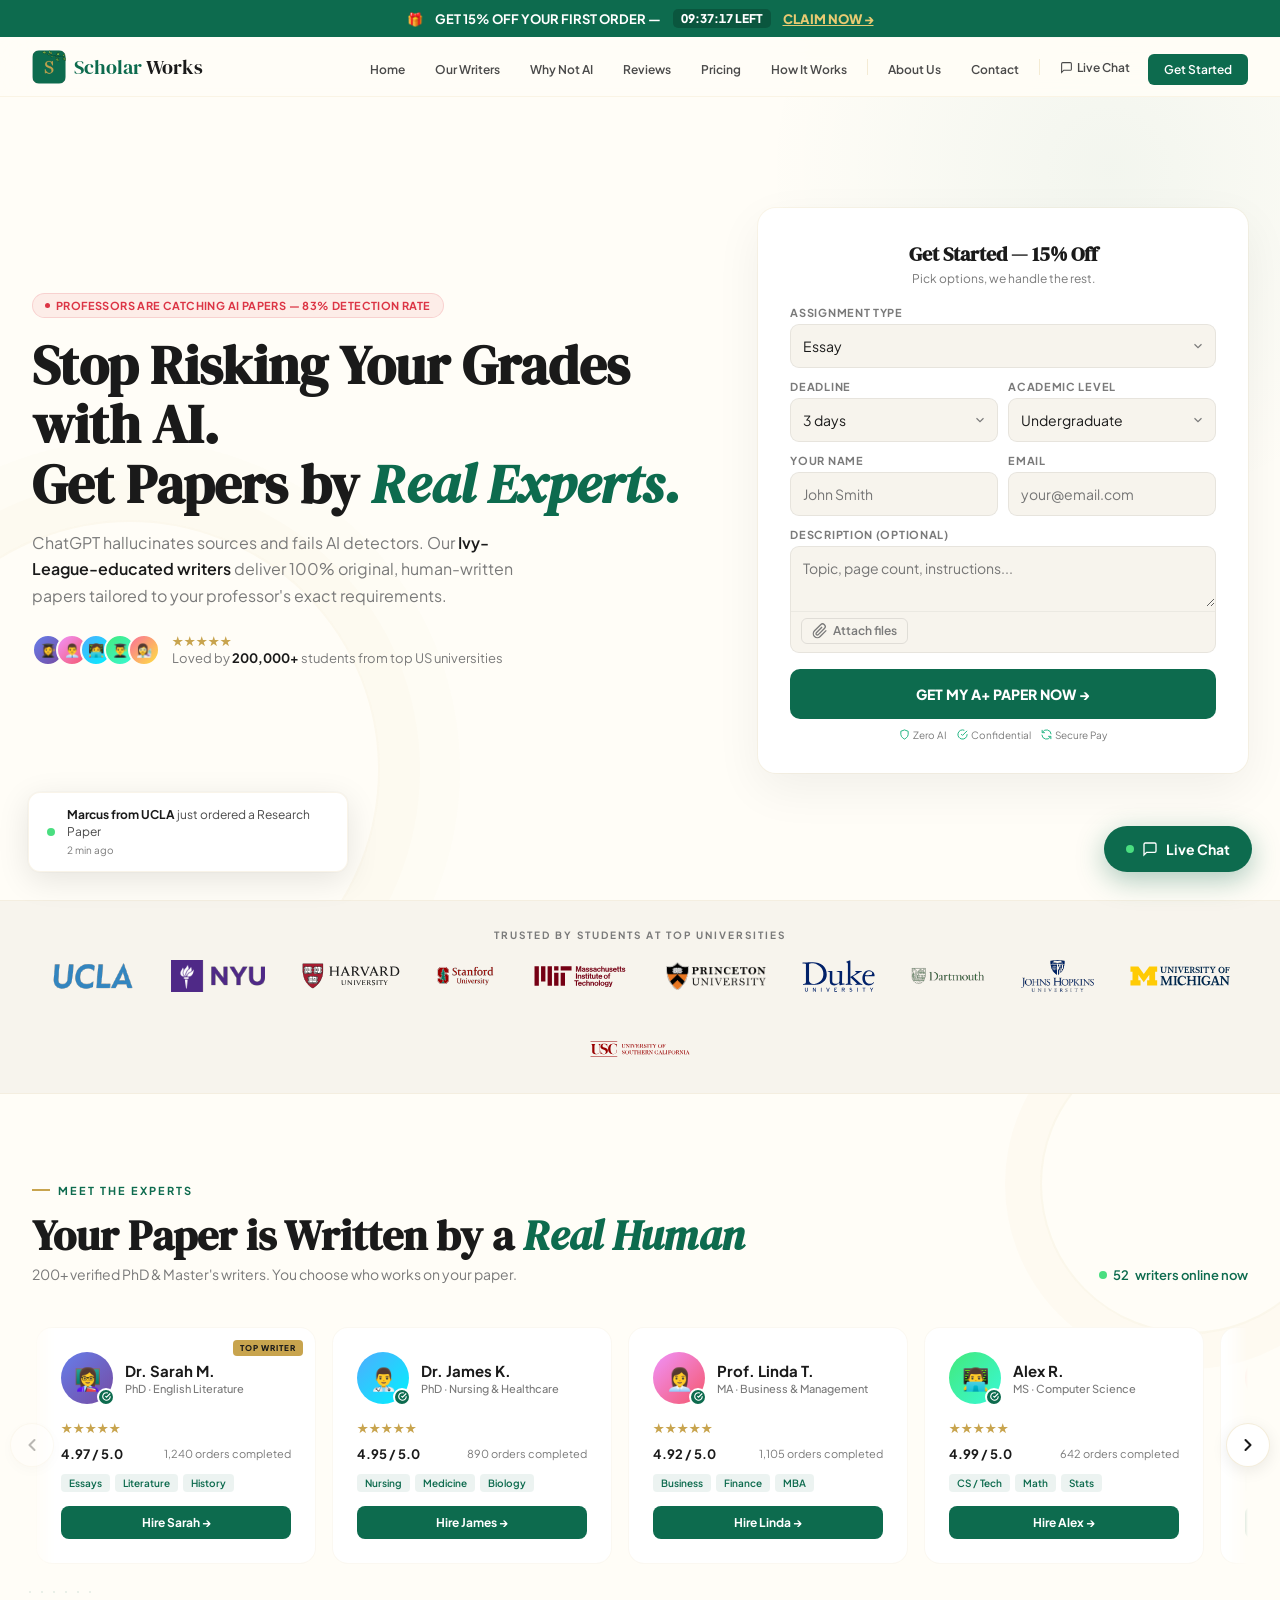
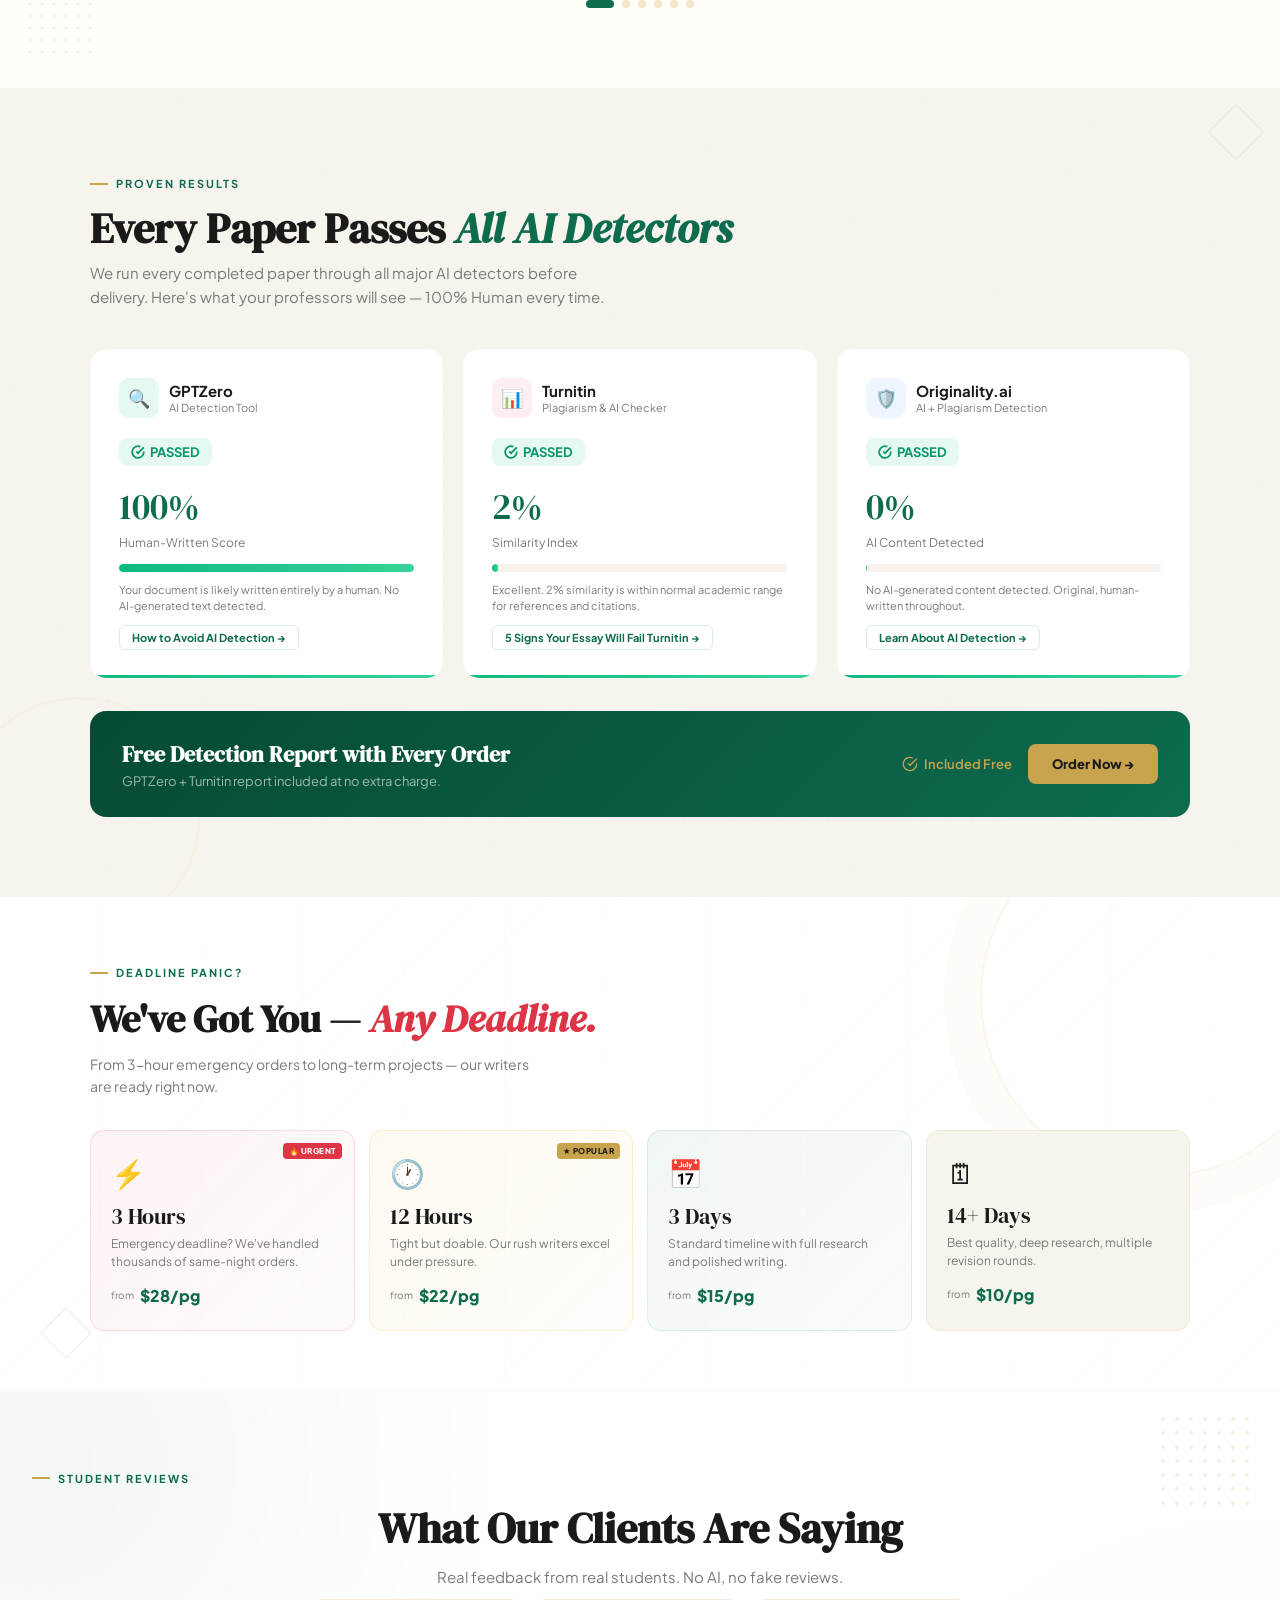
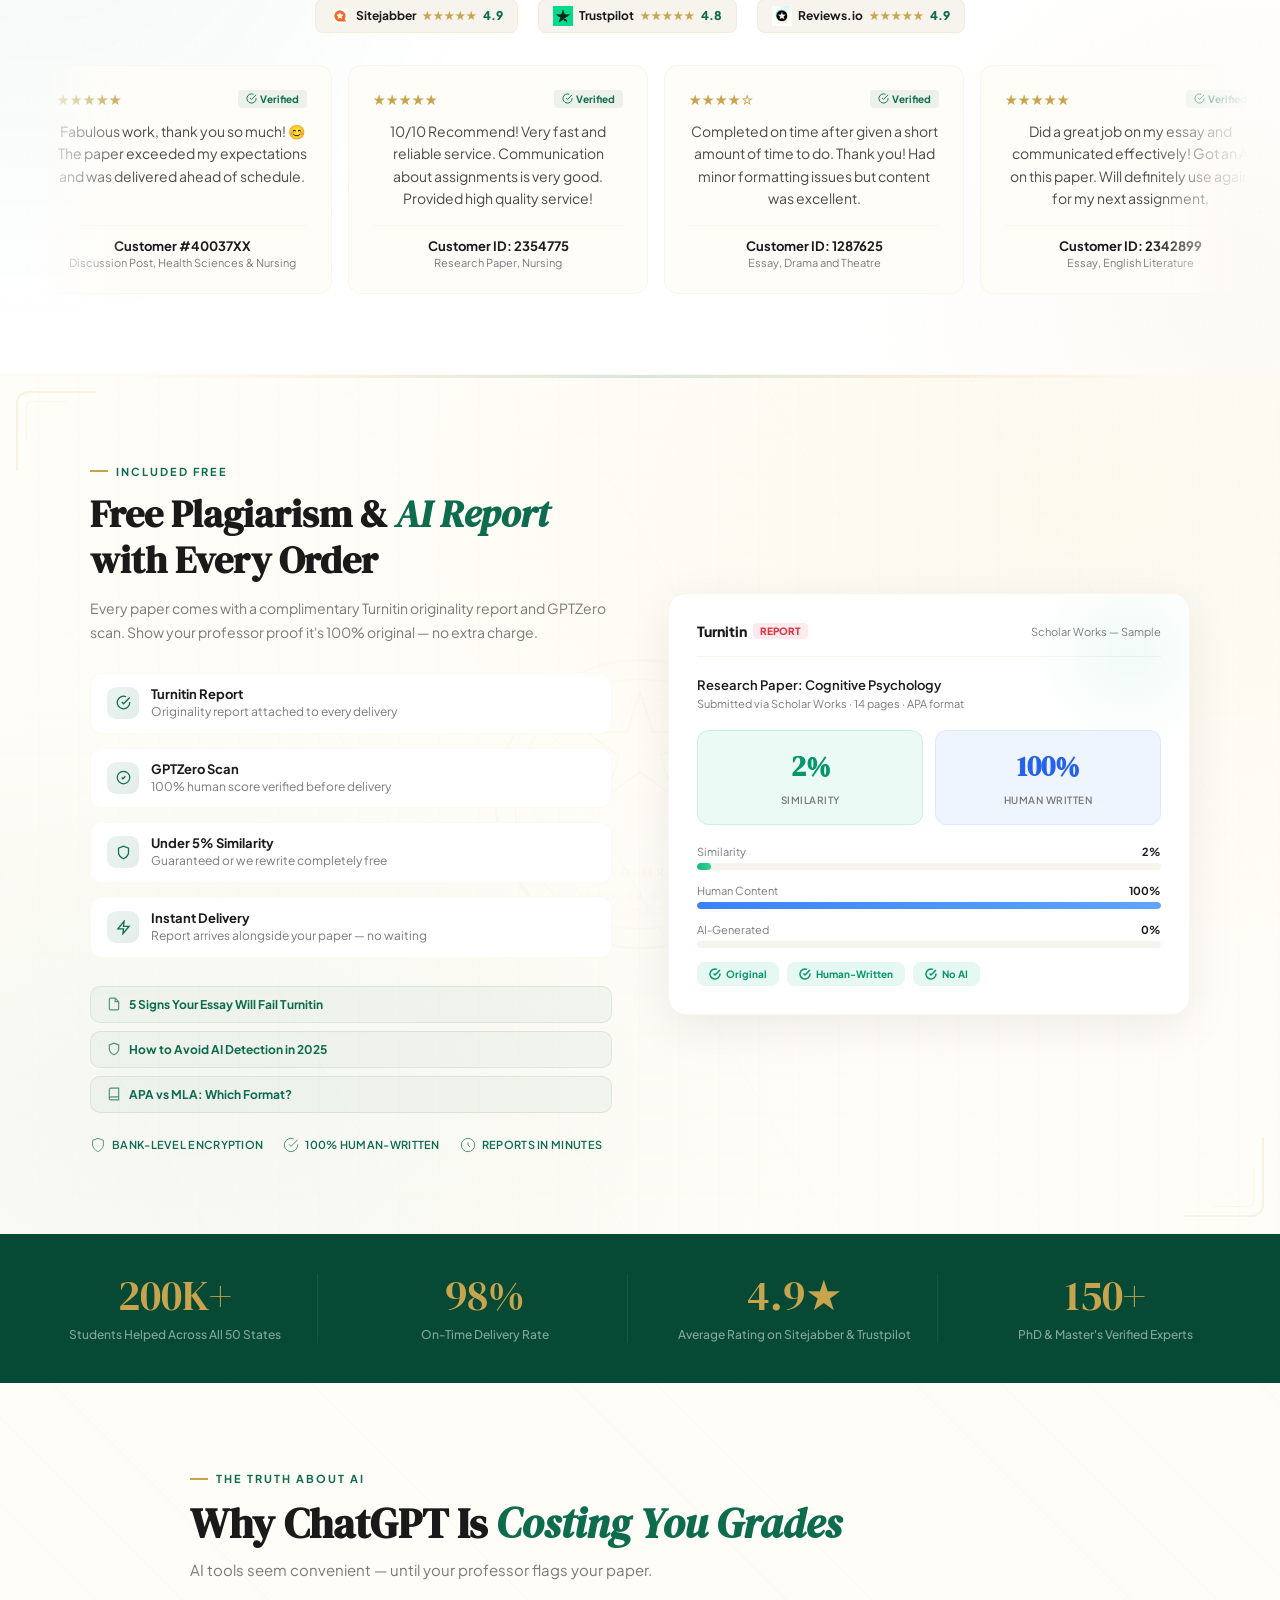
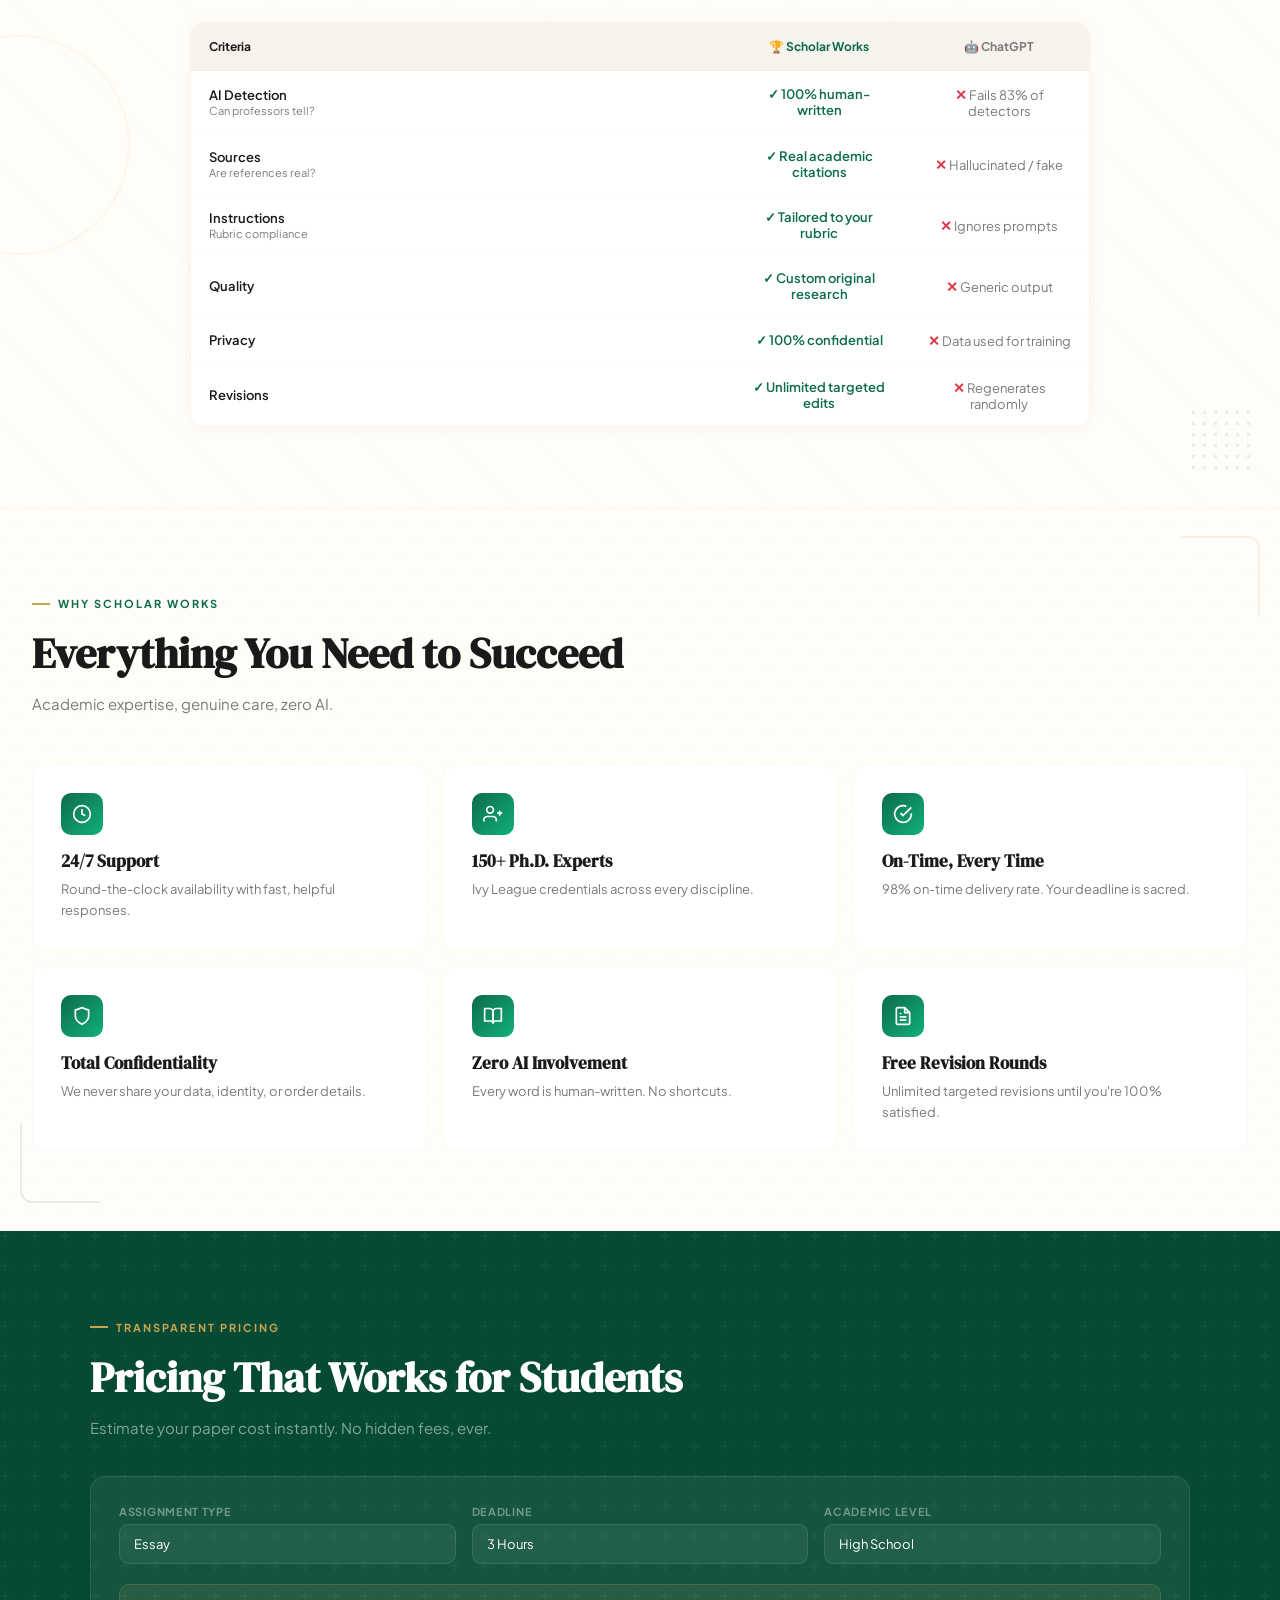
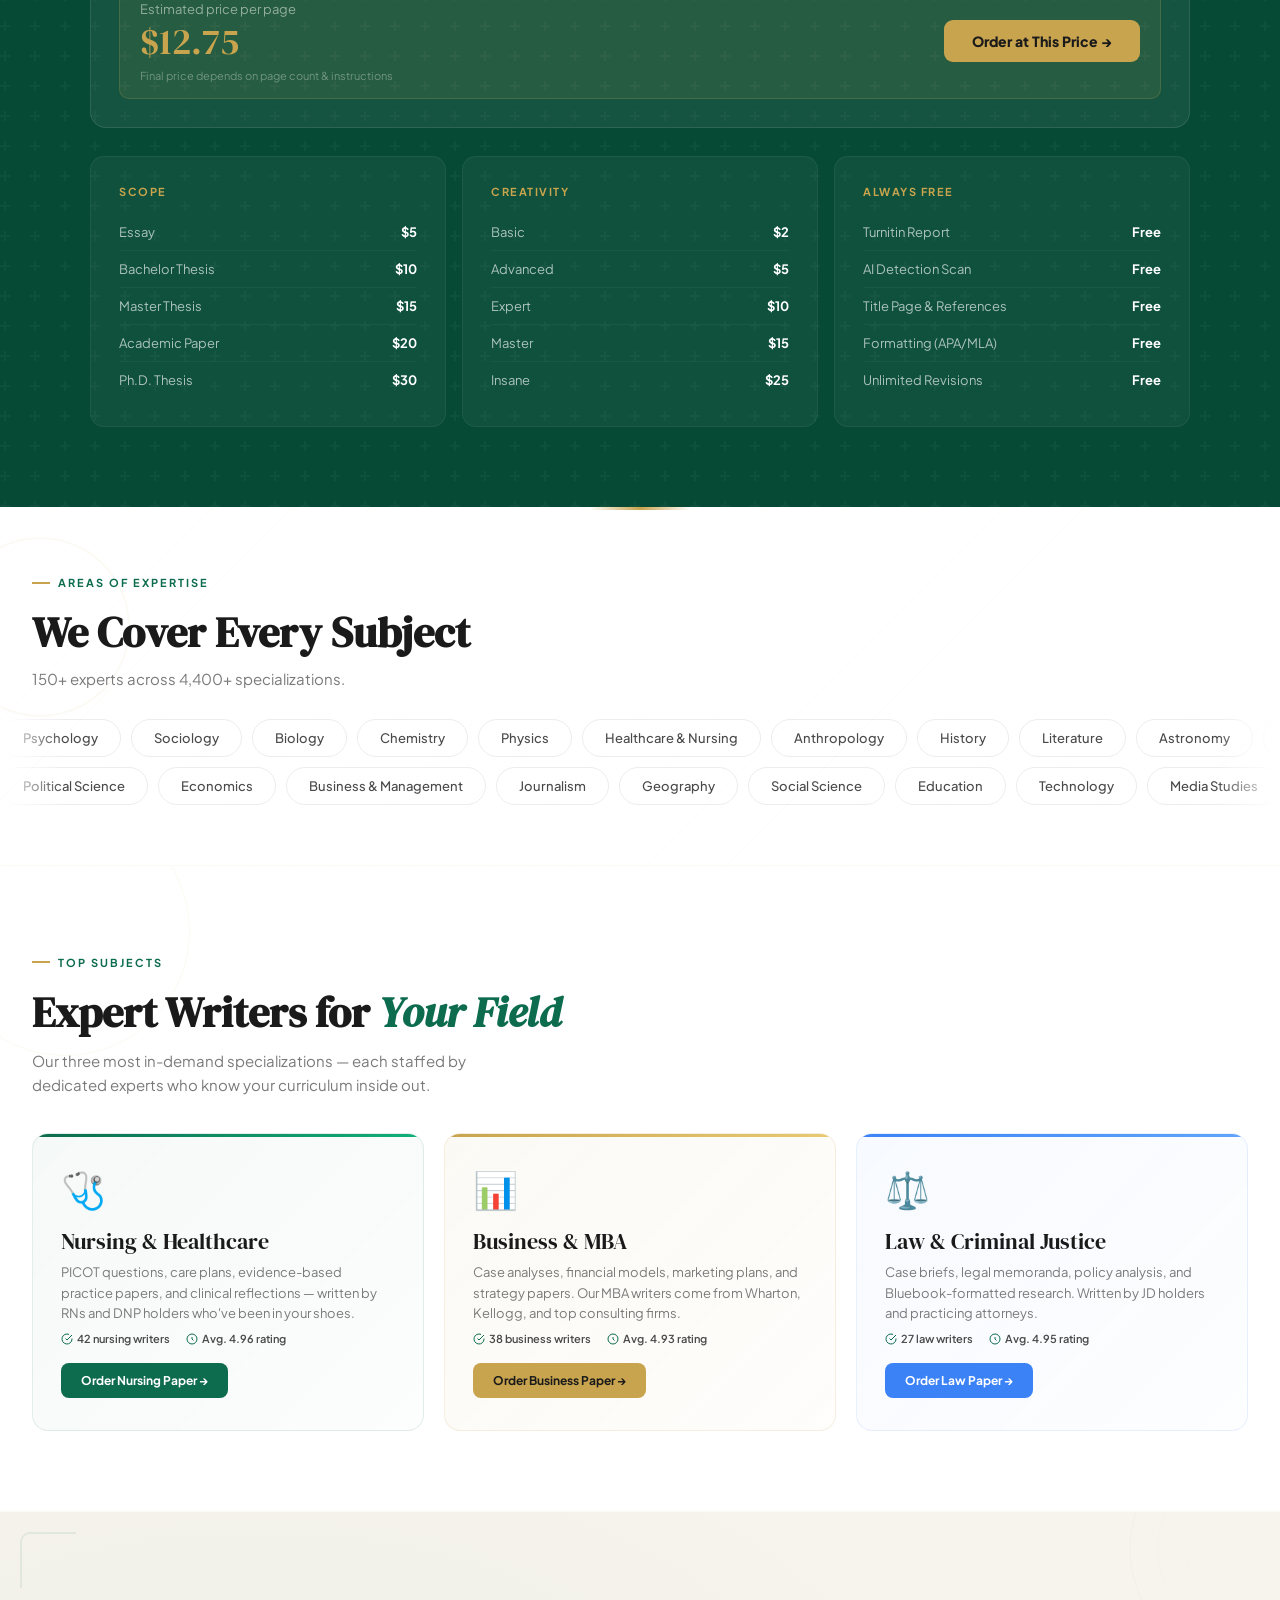
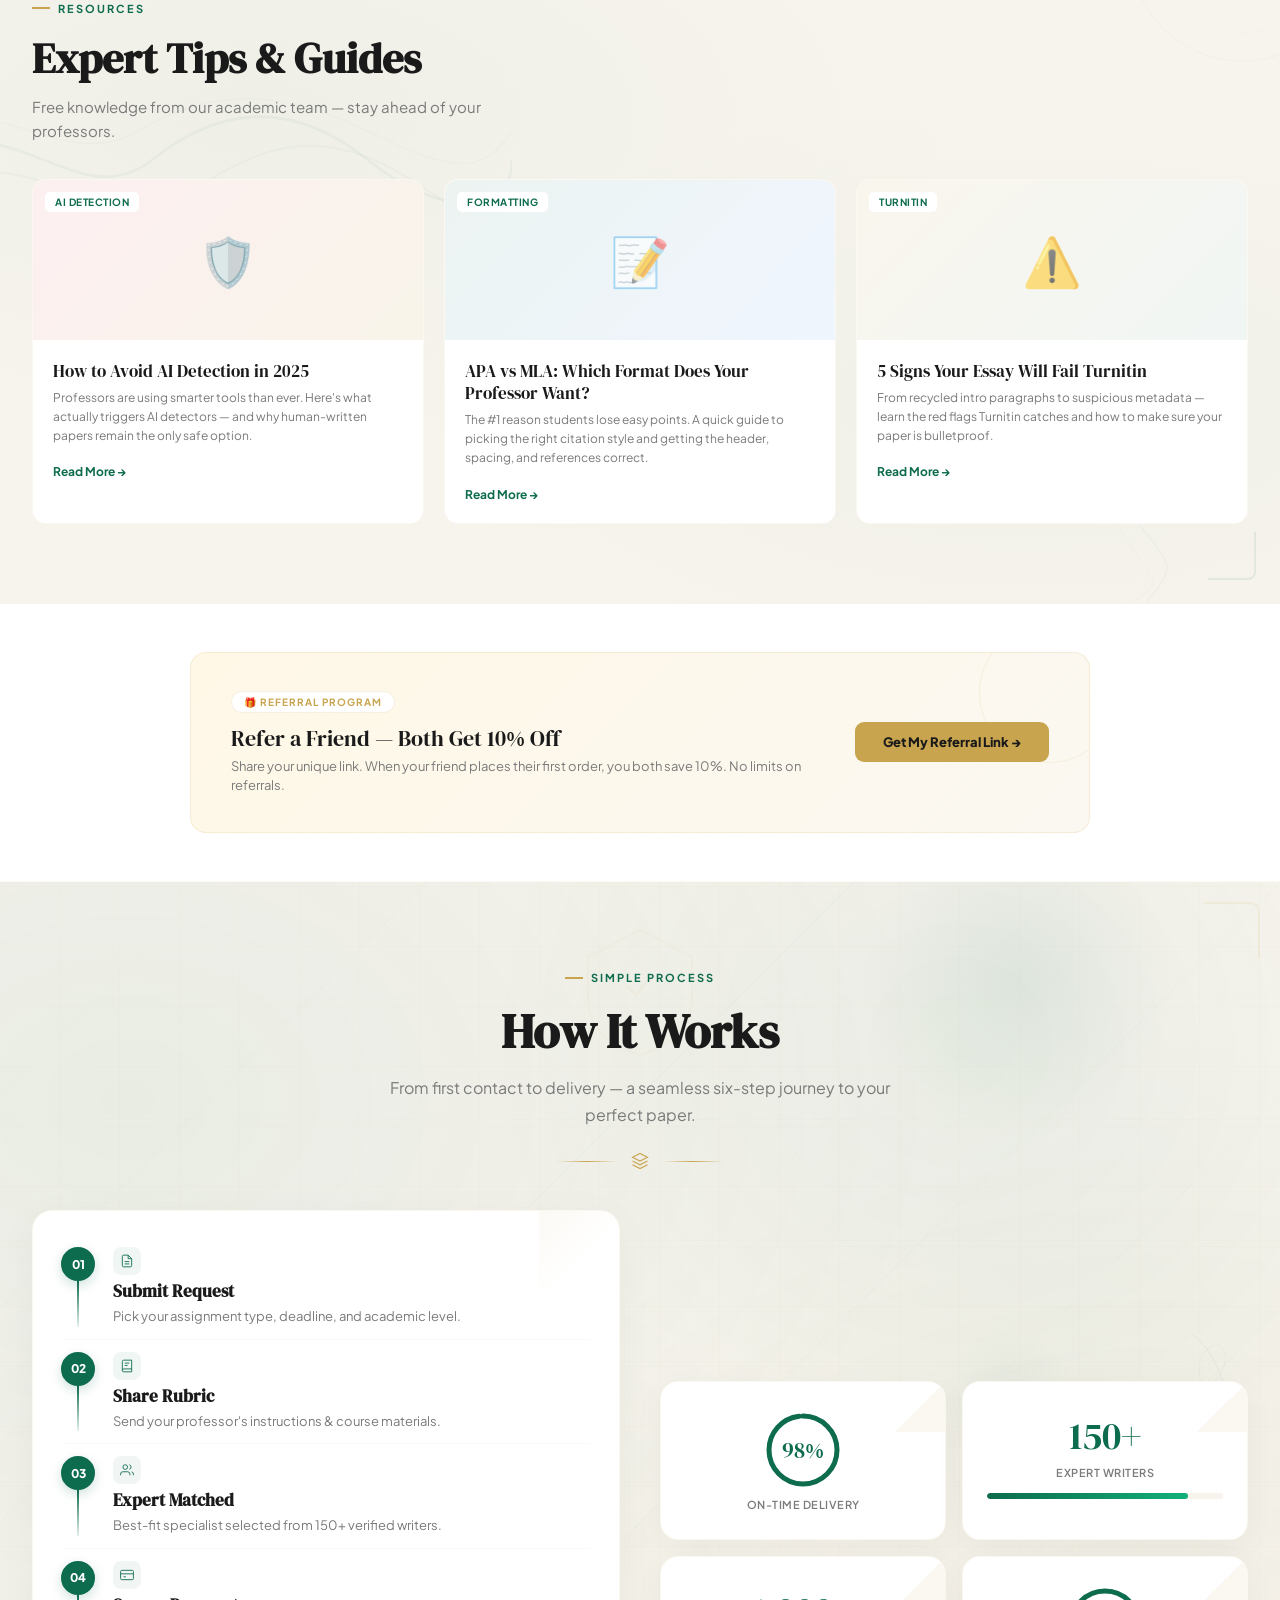
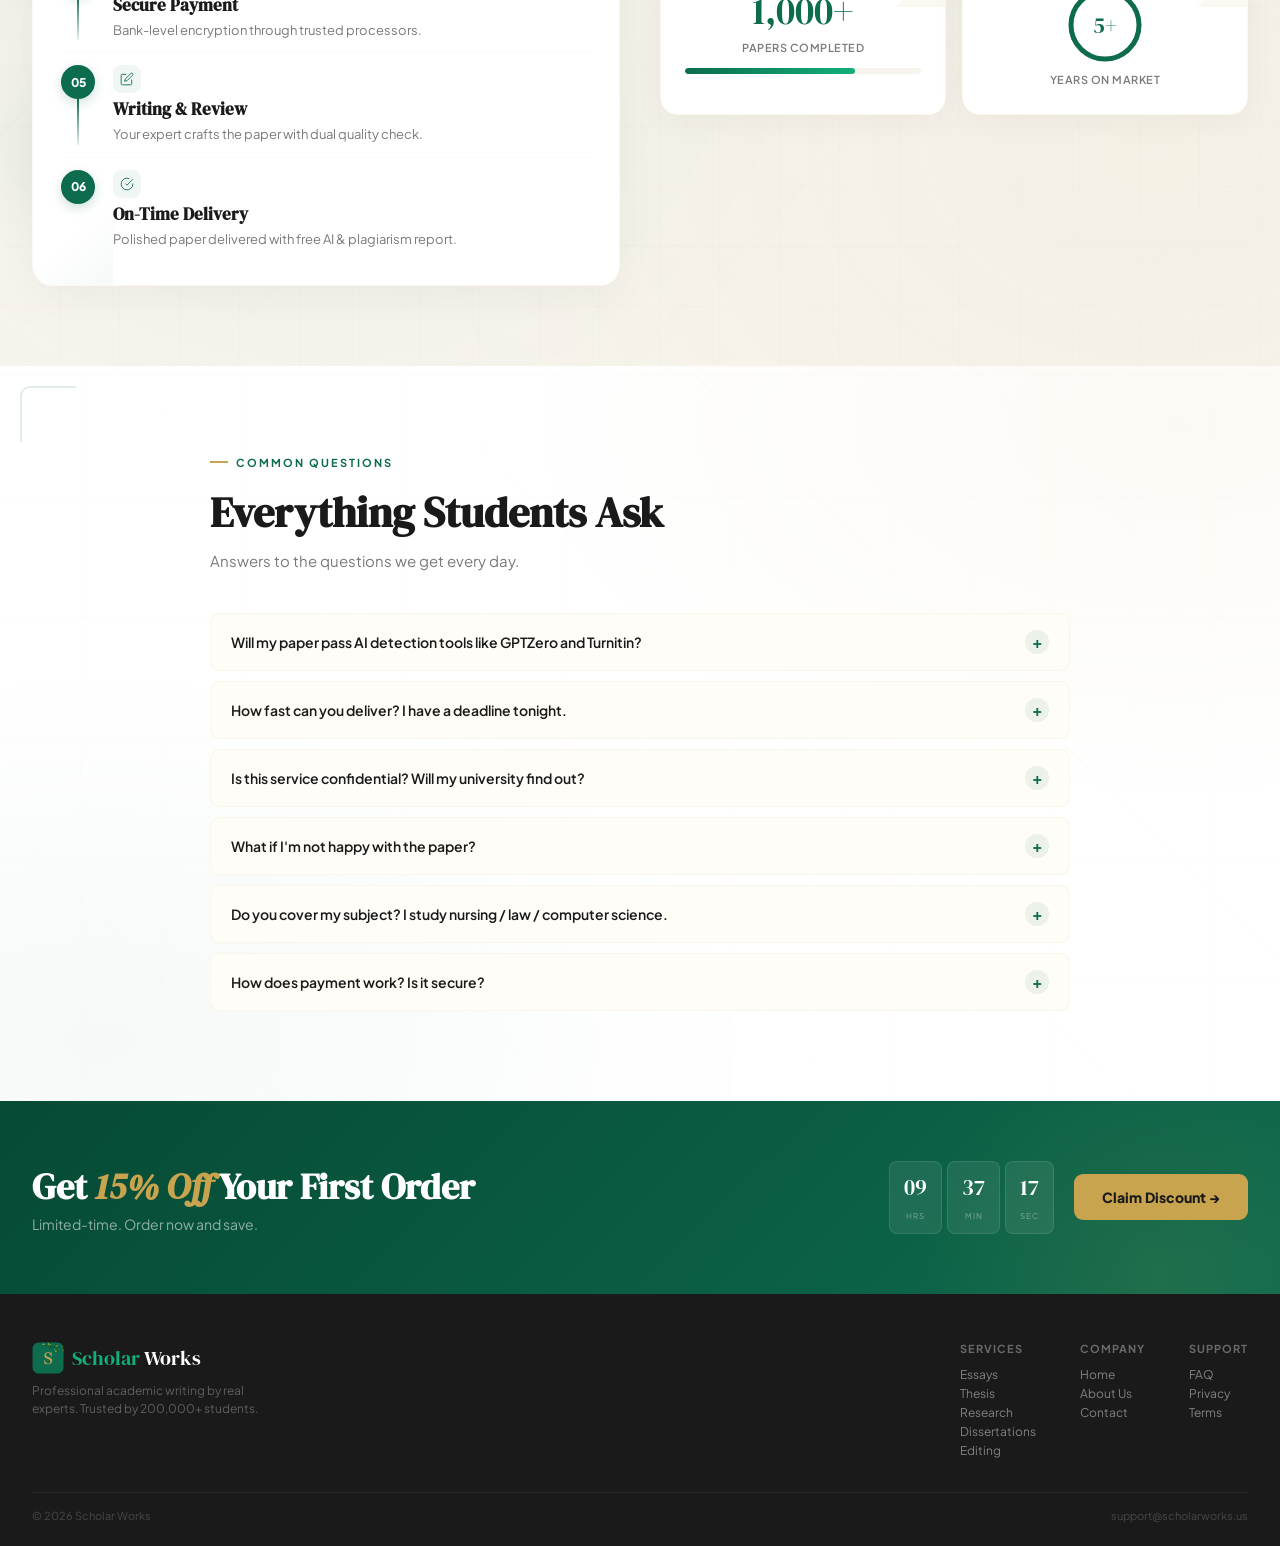
==== commit 021f7bc0: "Reorder university logos, remove Yale, enlarge Dartmouth - Remove Yale from both HTML files - Reorde" ====
--- a/scholarworks added media/index.html
+++ b/scholarworks added media/index.html
@@ -129,7 +129,7 @@
 </section>
 
 <!-- TRUST BAR — UNIVERSITIES -->
-<div class="tbar"><div class="tlb">Trusted by Students at Top Universities</div><div class="tlogos"><img class="tl" src="media/Harvard_University_logo.svg" alt="Harvard"><img class="tl" src="media/stanford.svg" alt="Stanford"><img class="tl" src="media/MIT_Logo_and_Wordmark.svg" alt="MIT"><img class="tl" src="media/yale.svg" alt="Yale"><img class="tl" src="media/princeton.svg" alt="Princeton"><img class="tl" src="media/Duke_University_logo.svg" alt="Duke"><img class="tl" src="media/UCLA.svg" alt="UCLA"><img class="tl" src="media/NYU.svg" alt="NYU"><img class="tl" src="media/dartmouth.svg" alt="Dartmouth"><img class="tl" src="media/University_of_Michigan_logo.svg" alt="Michigan"><img class="tl" src="media/john hopkins.svg" alt="Johns Hopkins"><img class="tl" src="media/University_of_Southern_California_logo.svg" alt="USC"></div></div>
+<div class="tbar"><div class="tlb">Trusted by Students at Top Universities</div><div class="tlogos"><img class="tl" src="media/UCLA.svg" alt="UCLA"><img class="tl" src="media/NYU.svg" alt="NYU"><img class="tl" src="media/Harvard_University_logo.svg" alt="Harvard"><img class="tl" src="media/stanford.svg" alt="Stanford"><img class="tl" src="media/MIT_Logo_and_Wordmark.svg" alt="MIT"><img class="tl" src="media/princeton.svg" alt="Princeton"><img class="tl" src="media/Duke_University_logo.svg" alt="Duke"><img class="tl tl-dartmouth" src="media/dartmouth.svg" alt="Dartmouth"><img class="tl" src="media/john hopkins.svg" alt="Johns Hopkins"><img class="tl" src="media/University_of_Michigan_logo.svg" alt="Michigan"><img class="tl" src="media/University_of_Southern_California_logo.svg" alt="USC"></div></div>
 
 
 
--- a/scholarworks added media/css/hero.css
+++ b/scholarworks added media/css/hero.css
@@ -148,6 +148,10 @@
   transition: opacity .3s;
   object-fit: contain;
 }
+.tl-dartmouth {
+  height: 42px;
+  max-width: 130px;
+}
 
 /* === MEDIA MENTIONS BAR === */
 .media-bar { padding: 20px 32px; background: var(--wh); border-bottom: 1px solid rgba(200, 164, 78, .06) }
--- a/scholarworks added media/css/responsive.css
+++ b/scholarworks added media/css/responsive.css
@@ -58,6 +58,7 @@
   .tlogos { gap: 24px; flex-wrap: nowrap; overflow-x: auto; -webkit-overflow-scrolling: touch; scrollbar-width: none; padding-bottom: 4px }
   .tlogos::-webkit-scrollbar { display: none }
   .tl { height: 22px; flex-shrink: 0 }
+  .tl-dartmouth { height: 30px; max-width: 110px }
 
   /* Forms */
   .frow { grid-template-columns: 1fr }
@@ -379,6 +380,7 @@
   .tbar { padding: 16px 12px; overflow: hidden }
   .tlogos { gap: 20px }
   .tl { height: 18px }
+  .tl-dartmouth { height: 26px; max-width: 100px }
   .writers-arrow { display: none }
   .writers-scroll-container { margin: 0 }
   .writers-track-wrap {
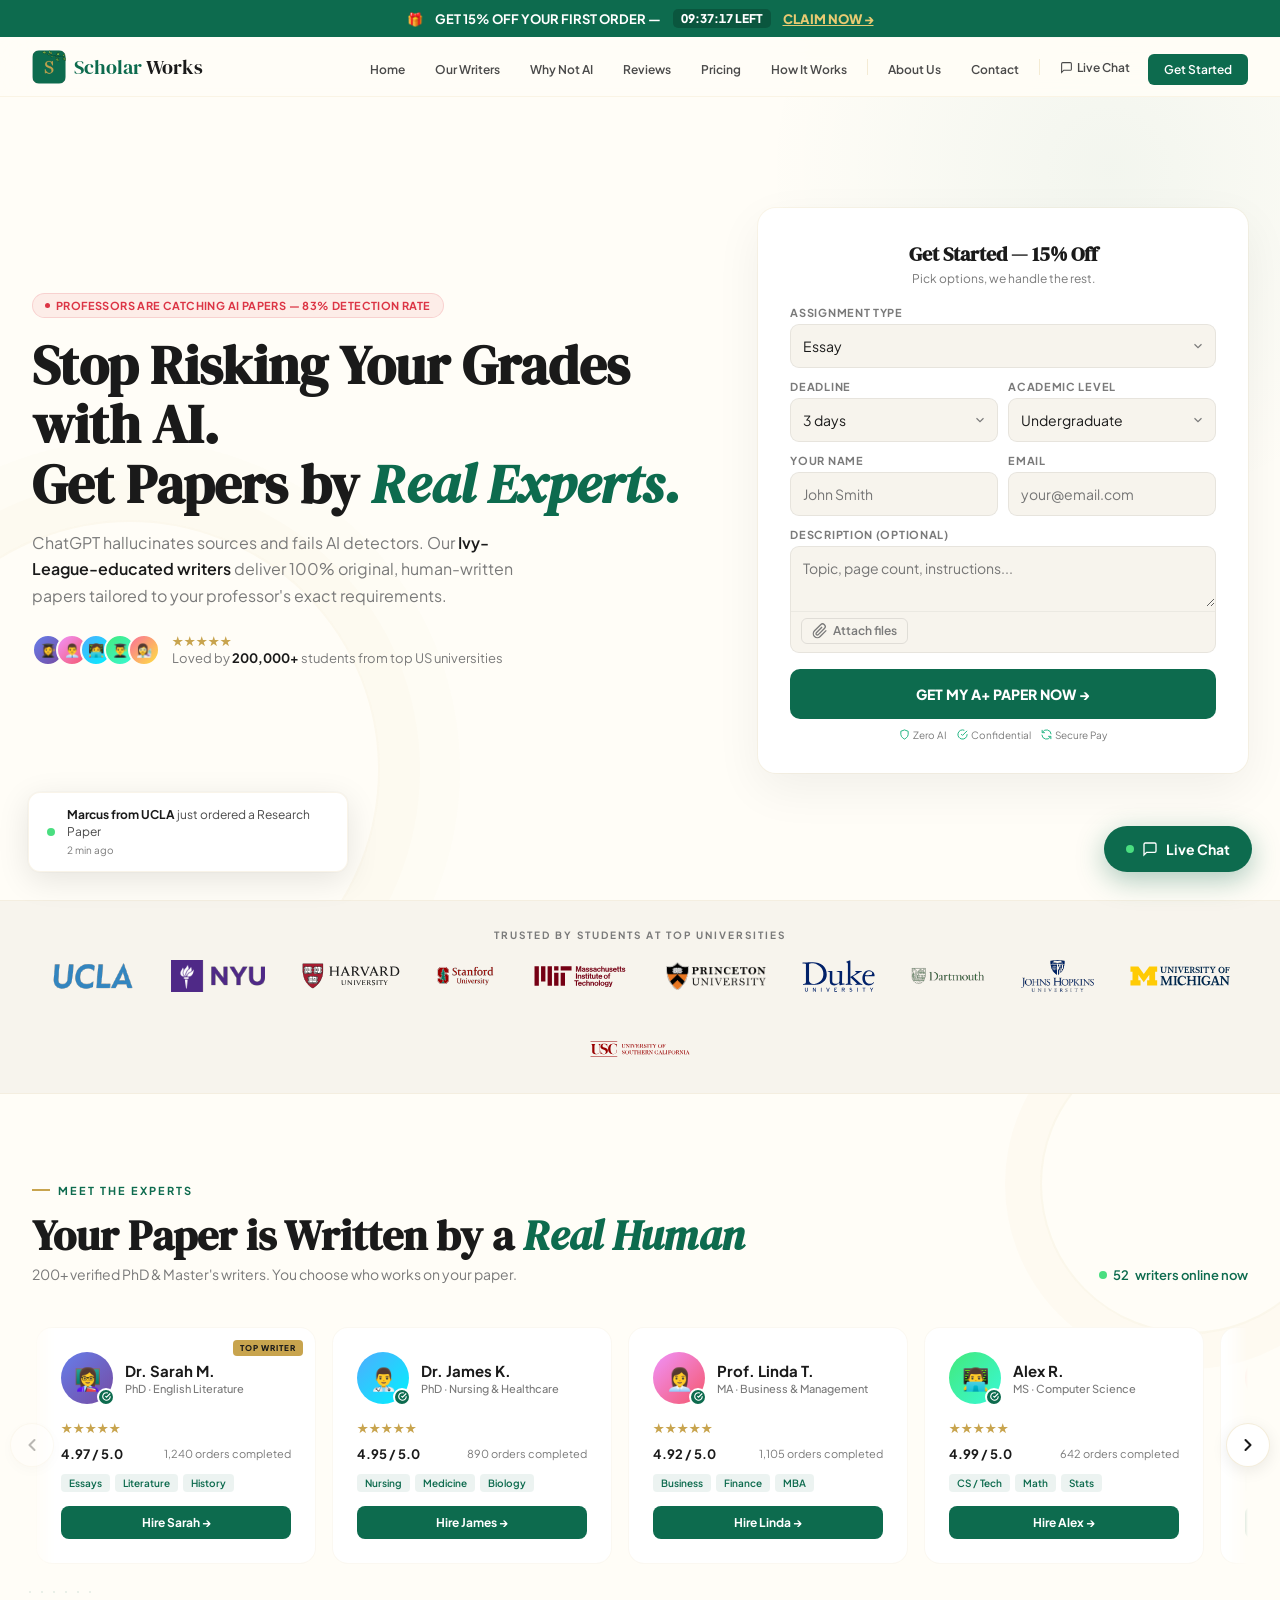
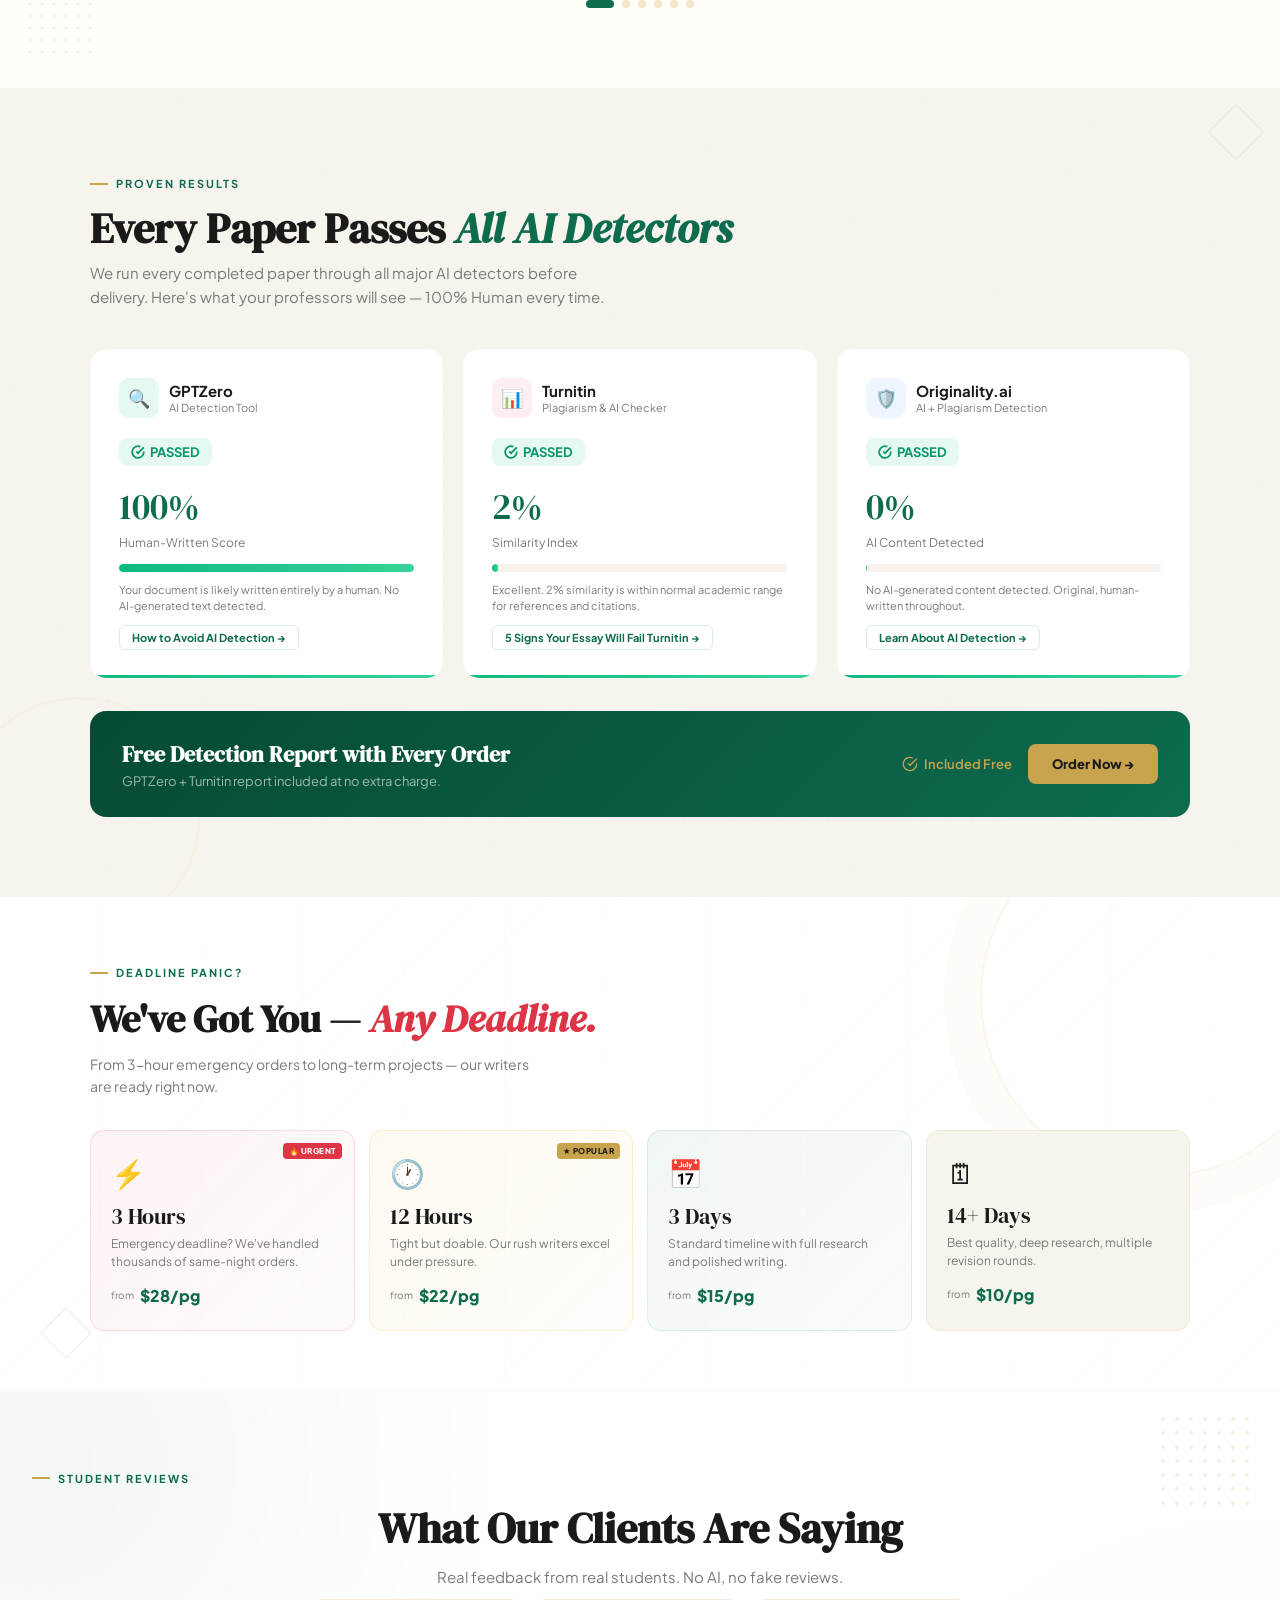
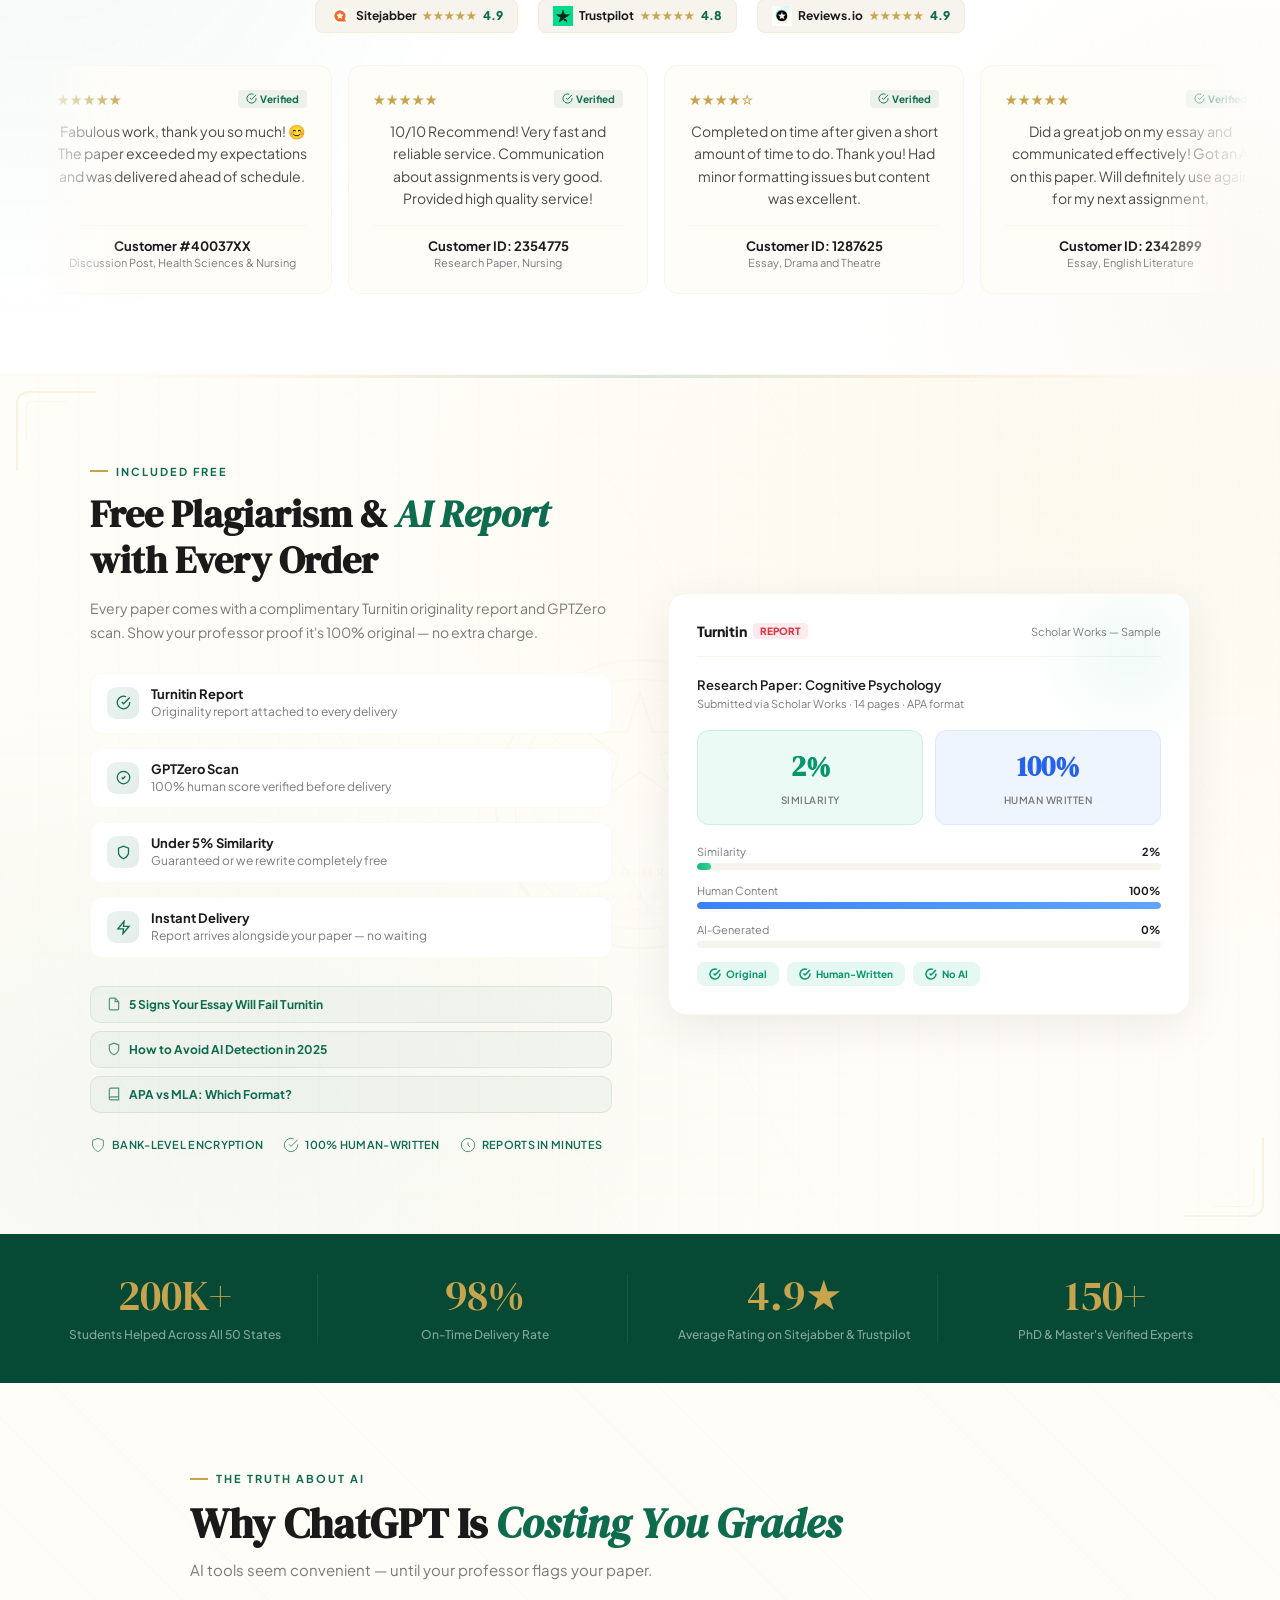
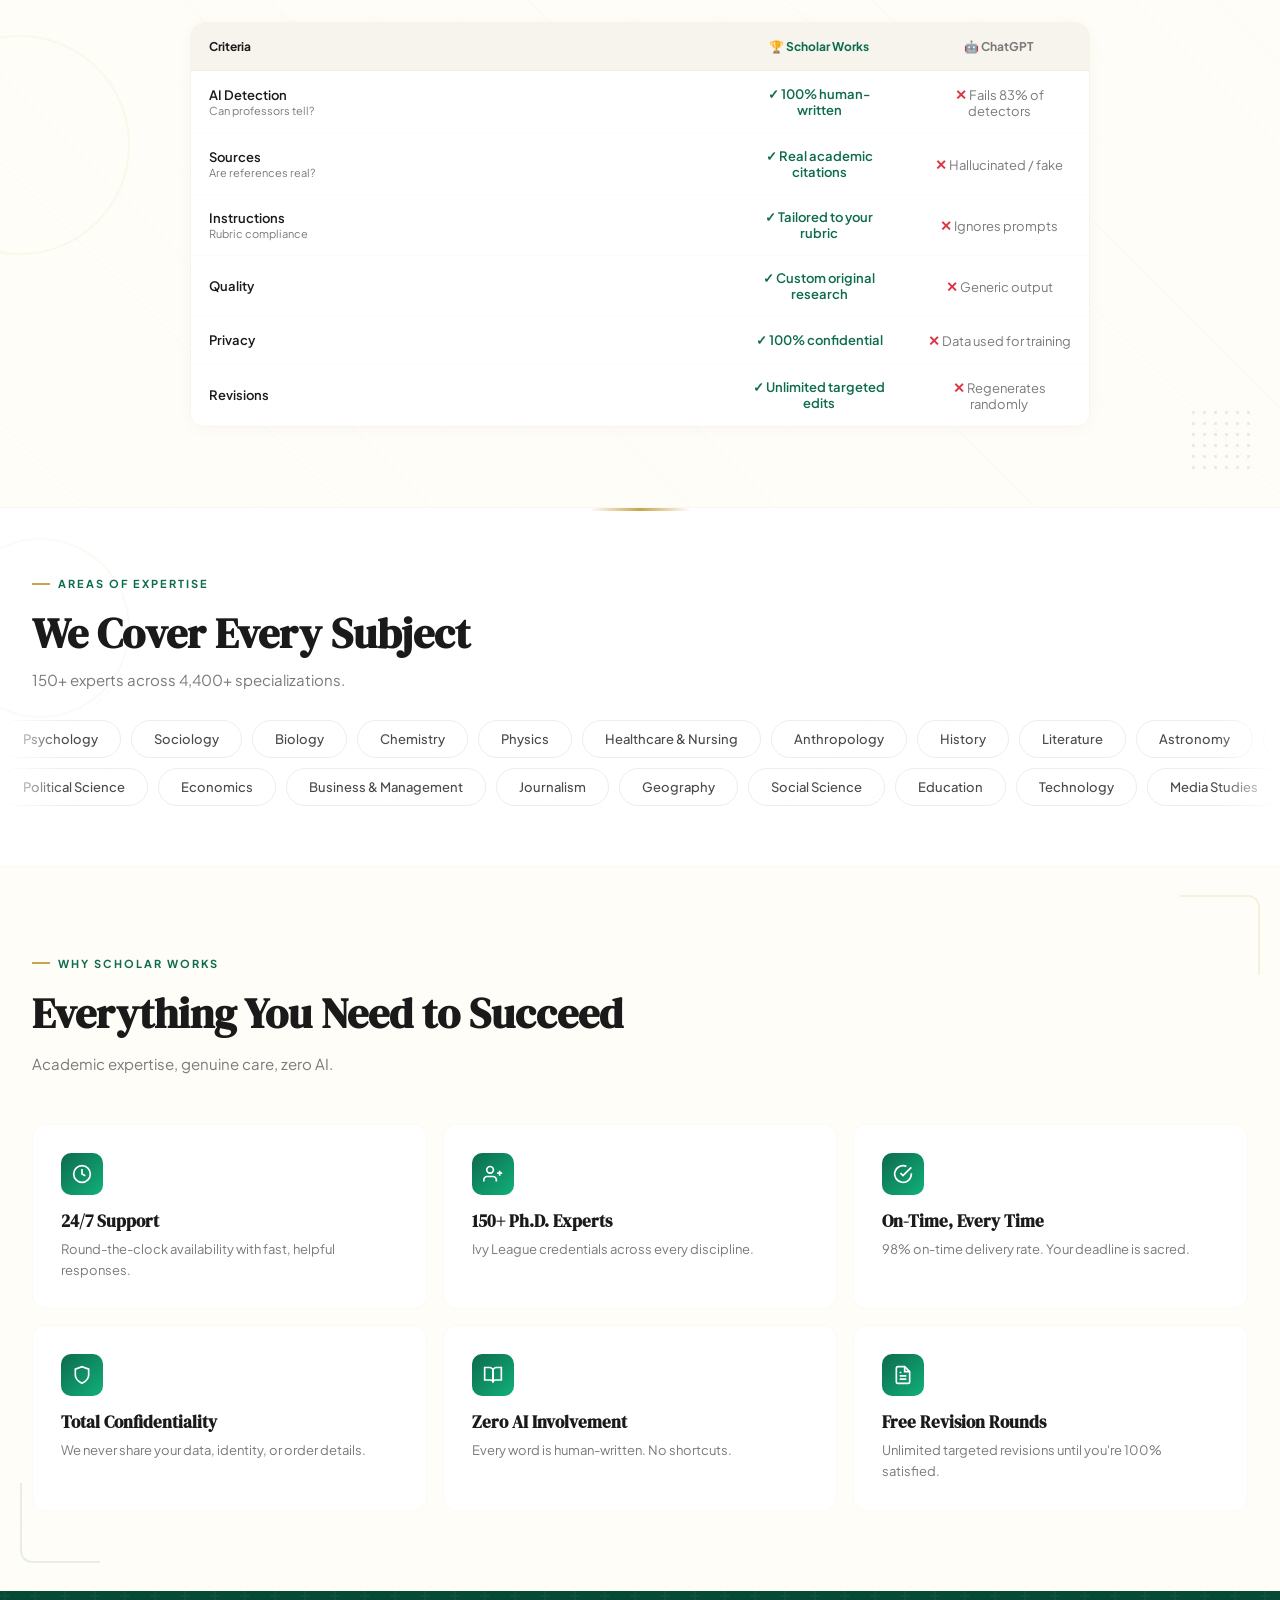
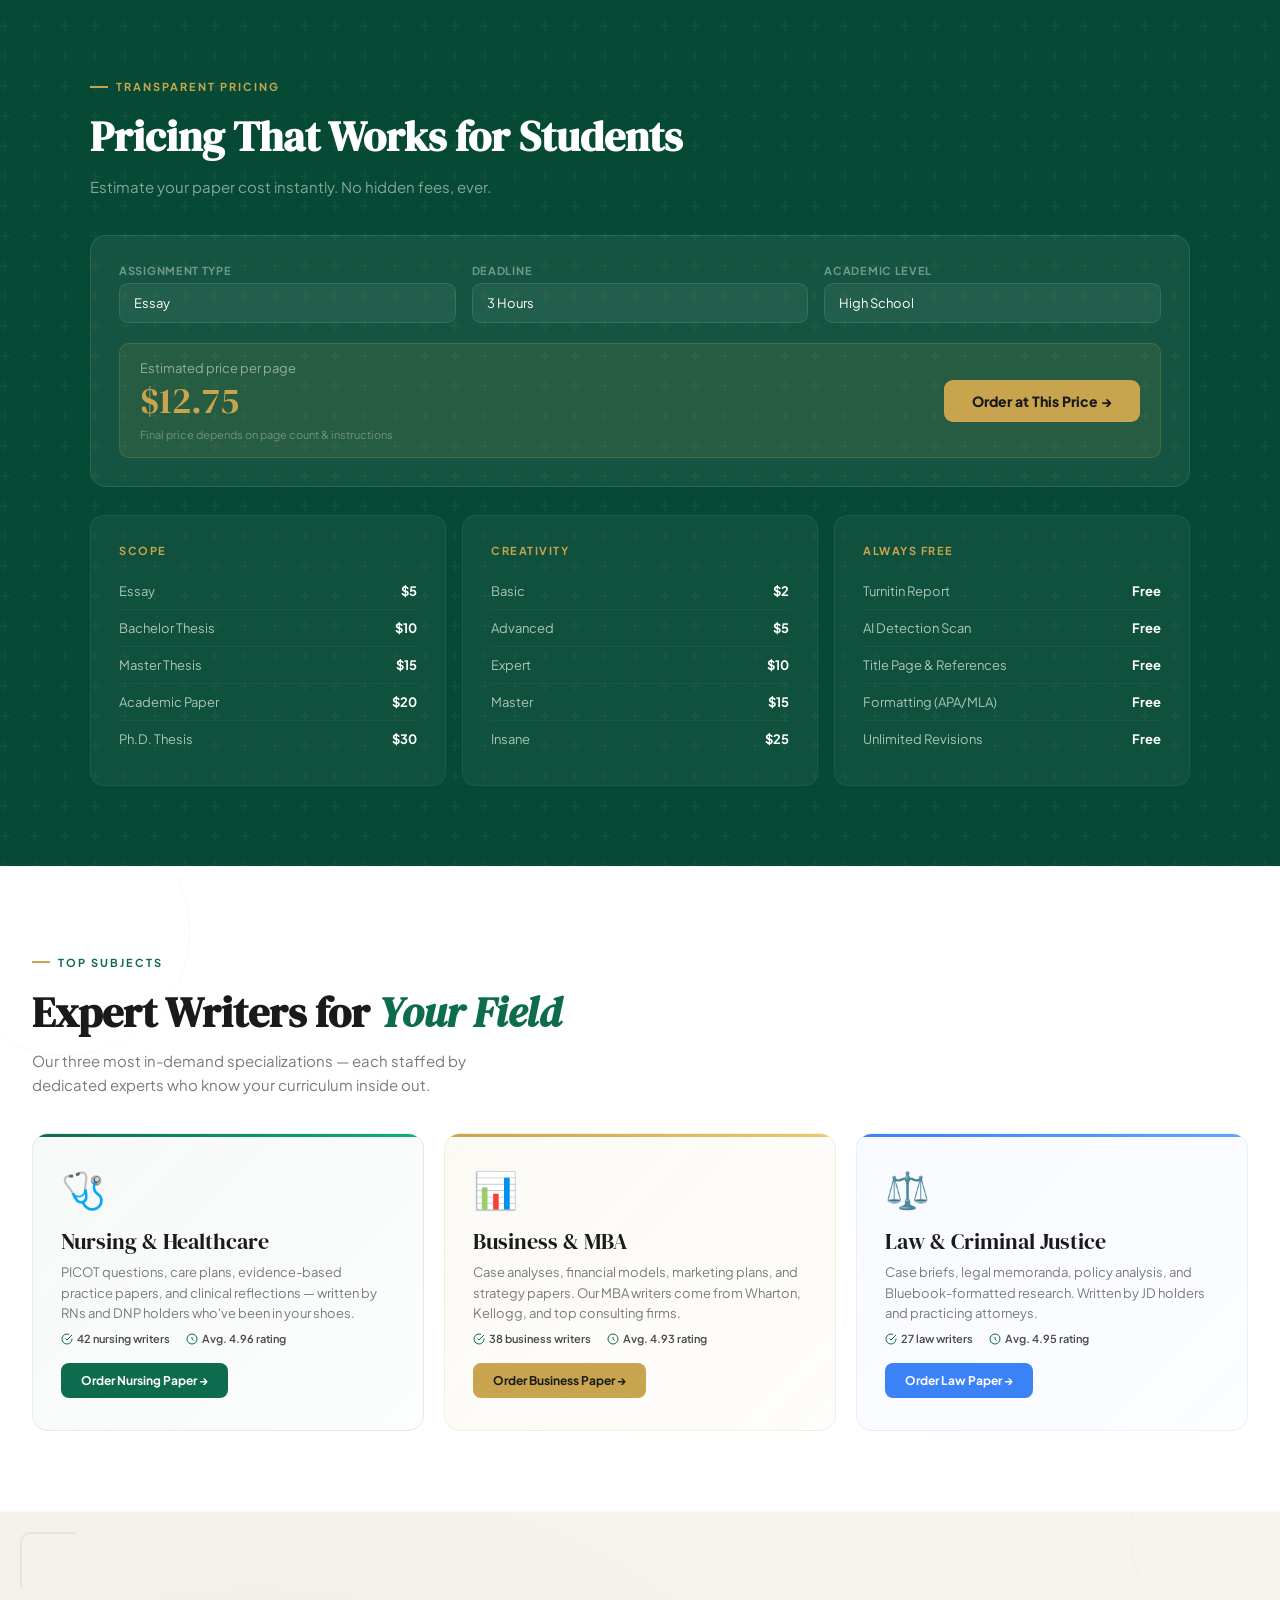
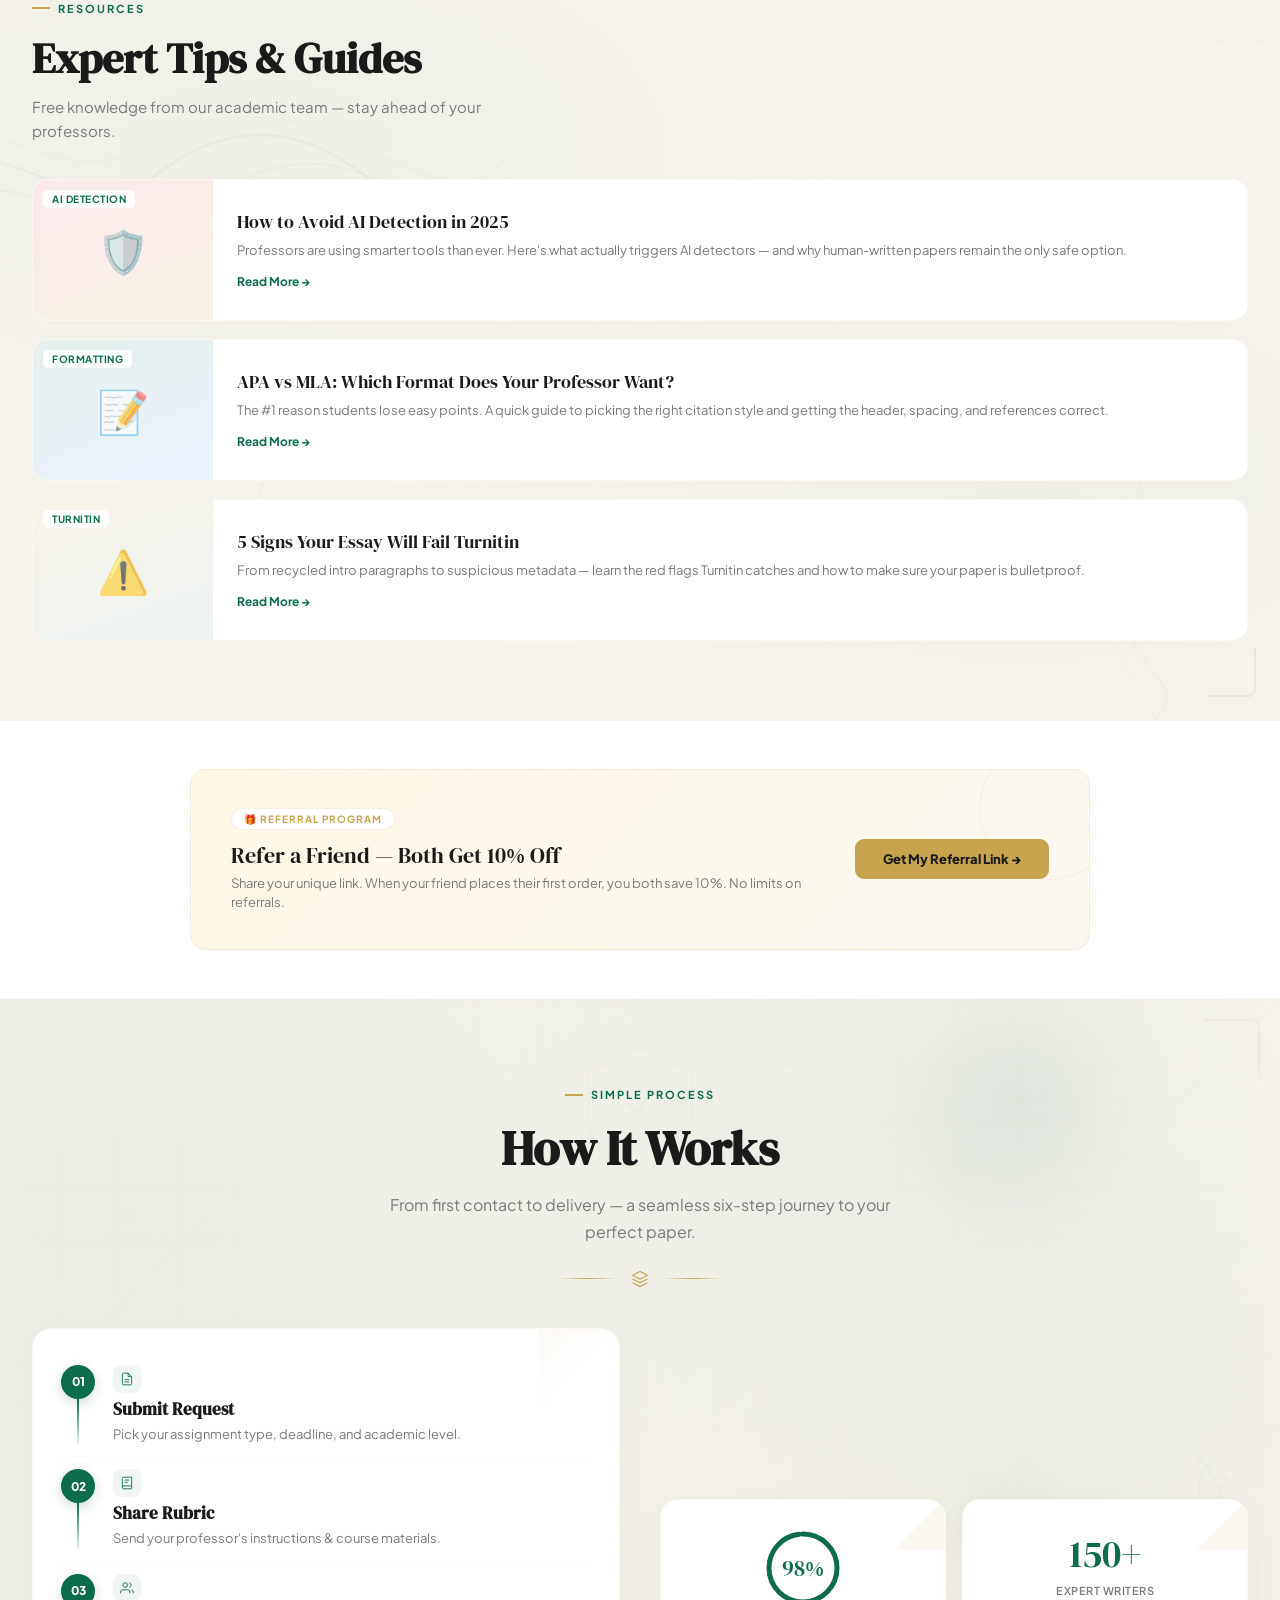
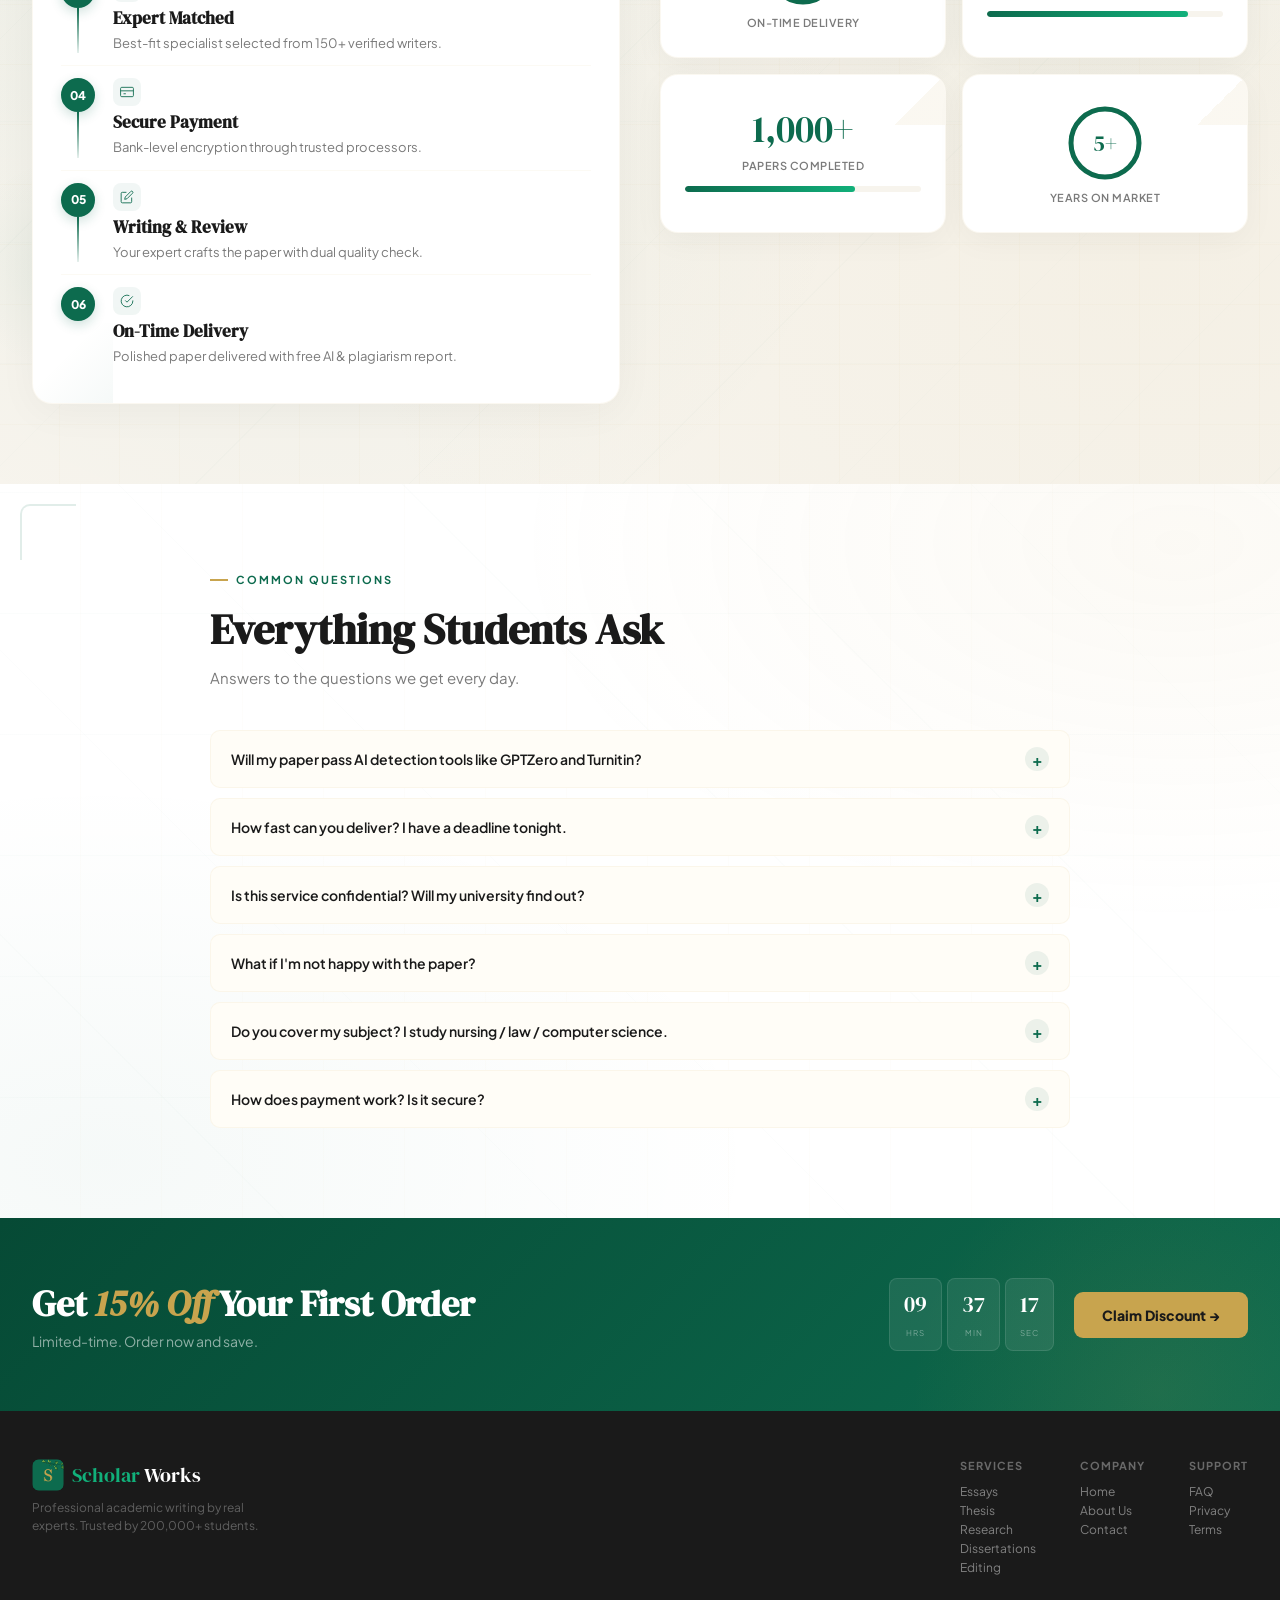
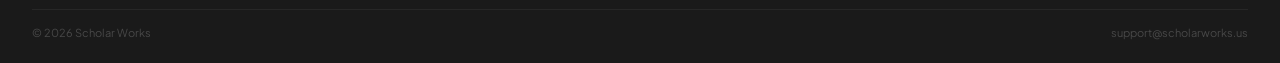
==== commit 7534b554: "Reduce assignment types to 20, add mobile dropdown, reorder sections, redesign blog cards - Trim ass" ====
--- a/scholarworks added media/index.html
+++ b/scholarworks added media/index.html
@@ -86,7 +86,7 @@
       <!-- Mobile inline form (visible only on mobile) -->
       <div class="hmf" id="mobile-form-inline">
         <div class="hmf-head"><h3>Get Started — 15% Off</h3><p>Pick options, we handle the rest.</p></div>
-        <div class="fg"><label class="fl">Assignment type</label><select class="fs"><option>Essay</option><option>Research Paper</option><option>Argumentative Essay</option><option>Persuasive Essay</option><option>Narrative Essay</option><option>Expository Essay</option><option>Compare & Contrast Essay</option><option>Cause & Effect Essay</option><option>Analytical Essay</option><option>Reflective Essay</option><option>Admission Essay</option><option>Scholarship Essay</option><option>Discussion Post</option><option>Annotated Bibliography</option><option>Literature Review</option><option>Book Report / Review</option><option>Article Review / Critique</option><option>Case Study</option><option>Lab Report</option><option>Term Paper</option><option>Coursework</option><option>Capstone Project</option><option>Research Proposal</option><option>Presentation / PowerPoint</option><option>Speech</option><option>Reaction Paper</option><option>Position Paper</option><option>Personal Statement</option><option>Creative Writing</option><option>Critical Thinking</option><option>Business Plan</option><option>SOAP Note</option><option>Care Plan (Nursing)</option><option>PICOT Question</option><option>Evidence-Based Practice Paper</option><option>Bachelor Thesis</option><option>Master Thesis</option><option>Dissertation / PhD</option><option>Editing & Proofreading</option><option>Multiple Choice Questions</option><option>Math / Statistics Problem</option><option>Other</option></select></div>
+        <div class="fg"><label class="fl">Assignment type</label><select class="fs"><option>Essay</option><option>Research Paper</option><option>Discussion Post</option><option>Argumentative Essay</option><option>Annotated Bibliography</option><option>Case Study</option><option>Term Paper</option><option>Literature Review</option><option>Lab Report</option><option>Book Report / Review</option><option>Reaction Paper</option><option>Presentation / PowerPoint</option><option>Coursework</option><option>Personal Statement</option><option>Capstone Project</option><option>Research Proposal</option><option>Article Review / Critique</option><option>Dissertation / PhD</option><option>Editing & Proofreading</option><option>Math / Statistics Problem</option><option>Other</option></select></div>
         <div class="frow"><div class="fg"><label class="fl">Deadline</label><select class="fs"><option>3 hours (Urgent)</option><option>12 hours</option><option>24 hours</option><option selected>3 days</option><option>7 days</option><option>14+ days</option></select></div><div class="fg"><label class="fl">Academic Level</label><select class="fs"><option>High School</option><option selected>Undergraduate</option><option>Master's</option><option>Ph.D.</option></select></div></div>
         <div class="frow"><div class="fg"><label class="fl">Your name</label><input type="text" class="fi" placeholder="John Smith"></div><div class="fg"><label class="fl">Email</label><input type="email" class="fi" placeholder="your@email.com"></div></div>
         <div class="fg">
@@ -107,7 +107,7 @@
     <div class="hfw" id="mobile-form">
       <div class="hf">
         <div class="fh"><h3>Get Started — 15% Off</h3><p>Pick options, we handle the rest.</p></div>
-        <div class="fg"><label class="fl">Assignment type</label><select class="fs"><option>Essay</option><option>Research Paper</option><option>Argumentative Essay</option><option>Persuasive Essay</option><option>Narrative Essay</option><option>Expository Essay</option><option>Compare & Contrast Essay</option><option>Cause & Effect Essay</option><option>Analytical Essay</option><option>Reflective Essay</option><option>Admission Essay</option><option>Scholarship Essay</option><option>Discussion Post</option><option>Annotated Bibliography</option><option>Literature Review</option><option>Book Report / Review</option><option>Article Review / Critique</option><option>Case Study</option><option>Lab Report</option><option>Term Paper</option><option>Coursework</option><option>Capstone Project</option><option>Research Proposal</option><option>Presentation / PowerPoint</option><option>Speech</option><option>Reaction Paper</option><option>Position Paper</option><option>Personal Statement</option><option>Creative Writing</option><option>Critical Thinking</option><option>Business Plan</option><option>SOAP Note</option><option>Care Plan (Nursing)</option><option>PICOT Question</option><option>Evidence-Based Practice Paper</option><option>Bachelor Thesis</option><option>Master Thesis</option><option>Dissertation / PhD</option><option>Editing & Proofreading</option><option>Multiple Choice Questions</option><option>Math / Statistics Problem</option><option>Other</option></select></div>
+        <div class="fg"><label class="fl">Assignment type</label><select class="fs"><option>Essay</option><option>Research Paper</option><option>Discussion Post</option><option>Argumentative Essay</option><option>Annotated Bibliography</option><option>Case Study</option><option>Term Paper</option><option>Literature Review</option><option>Lab Report</option><option>Book Report / Review</option><option>Reaction Paper</option><option>Presentation / PowerPoint</option><option>Coursework</option><option>Personal Statement</option><option>Capstone Project</option><option>Research Proposal</option><option>Article Review / Critique</option><option>Dissertation / PhD</option><option>Editing & Proofreading</option><option>Math / Statistics Problem</option><option>Other</option></select></div>
         <div class="frow"><div class="fg"><label class="fl">Deadline</label><select class="fs"><option>3 hours (Urgent)</option><option>12 hours</option><option>24 hours</option><option selected>3 days</option><option>7 days</option><option>14+ days</option></select></div><div class="fg"><label class="fl">Academic Level</label><select class="fs"><option>High School</option><option selected>Undergraduate</option><option>Master's</option><option>Ph.D.</option></select></div></div>
         <div class="frow"><div class="fg"><label class="fl">Your name</label><input type="text" class="fi" placeholder="John Smith"></div><div class="fg"><label class="fl">Email</label><input type="email" class="fi" placeholder="your@email.com"></div></div>
         <div class="fg">
@@ -683,6 +683,13 @@
       <tr><td><div class="cn">Revisions</div></td><td class="vg swb">✓ Unlimited targeted edits</td><td class="vb"><span class="x">✕</span> Regenerates randomly</td></tr>
     </tbody></table>
   </div>
+</section>
+
+<!-- SUBJECTS MARQUEE -->
+<section class="subj" id="subj-sec">
+  <div class="subj-head"><div class="stag rv">Areas of Expertise</div><h2 class="rv">We Cover Every Subject</h2><p class="subj-d rv">150+ experts across 4,400+ specializations.</p></div>
+  <div class="marquee"><div class="marquee-track"><span class="st2">Psychology</span><span class="st2">Sociology</span><span class="st2">Biology</span><span class="st2">Chemistry</span><span class="st2">Physics</span><span class="st2">Healthcare & Nursing</span><span class="st2">Anthropology</span><span class="st2">History</span><span class="st2">Literature</span><span class="st2">Astronomy</span><span class="st2">Statistics</span><span class="st2">Calculus</span><span class="st2">Finance</span><span class="st2">Medicine</span><span class="st2">Engineering</span><span class="st2">Computer Sciences</span><span class="st2">Law</span><span class="st2">Psychology</span><span class="st2">Sociology</span><span class="st2">Biology</span><span class="st2">Chemistry</span><span class="st2">Physics</span><span class="st2">Healthcare & Nursing</span><span class="st2">Anthropology</span><span class="st2">History</span><span class="st2">Literature</span><span class="st2">Astronomy</span><span class="st2">Statistics</span><span class="st2">Calculus</span><span class="st2">Finance</span><span class="st2">Medicine</span><span class="st2">Engineering</span><span class="st2">Computer Sciences</span><span class="st2">Law</span></div></div>
+  <div class="marquee marquee2"><div class="marquee-track"><span class="st2">Political Science</span><span class="st2">Economics</span><span class="st2">Business & Management</span><span class="st2">Journalism</span><span class="st2">Geography</span><span class="st2">Social Science</span><span class="st2">Education</span><span class="st2">Technology</span><span class="st2">Media Studies</span><span class="st2">Philosophy</span><span class="st2">Archaeology</span><span class="st2">Earth Sciences</span><span class="st2">Public Administration</span><span class="st2">Military Sciences</span><span class="st2">Space Sciences</span><span class="st2">Divinity</span><span class="st2">Political Science</span><span class="st2">Economics</span><span class="st2">Business & Management</span><span class="st2">Journalism</span><span class="st2">Geography</span><span class="st2">Social Science</span><span class="st2">Education</span><span class="st2">Technology</span><span class="st2">Media Studies</span><span class="st2">Philosophy</span><span class="st2">Archaeology</span><span class="st2">Earth Sciences</span><span class="st2">Public Administration</span><span class="st2">Military Sciences</span><span class="st2">Space Sciences</span><span class="st2">Divinity</span></div></div>
 </section>
 
 <!-- FEATURES -->
@@ -775,13 +782,6 @@
       <div class="pc"><h3>Always Free</h3><div class="pi"><span class="pl">Turnitin Report</span><span class="pa">Free</span></div><div class="pi"><span class="pl">AI Detection Scan</span><span class="pa">Free</span></div><div class="pi"><span class="pl">Title Page & References</span><span class="pa">Free</span></div><div class="pi"><span class="pl">Formatting (APA/MLA)</span><span class="pa">Free</span></div><div class="pi"><span class="pl">Unlimited Revisions</span><span class="pa">Free</span></div></div>
     </div>
   </div>
-</section>
-
-<!-- SUBJECTS MARQUEE -->
-<section class="subj" id="subj-sec">
-  <div class="subj-head"><div class="stag rv">Areas of Expertise</div><h2 class="rv">We Cover Every Subject</h2><p class="subj-d rv">150+ experts across 4,400+ specializations.</p></div>
-  <div class="marquee"><div class="marquee-track"><span class="st2">Psychology</span><span class="st2">Sociology</span><span class="st2">Biology</span><span class="st2">Chemistry</span><span class="st2">Physics</span><span class="st2">Healthcare & Nursing</span><span class="st2">Anthropology</span><span class="st2">History</span><span class="st2">Literature</span><span class="st2">Astronomy</span><span class="st2">Statistics</span><span class="st2">Calculus</span><span class="st2">Finance</span><span class="st2">Medicine</span><span class="st2">Engineering</span><span class="st2">Computer Sciences</span><span class="st2">Law</span><span class="st2">Psychology</span><span class="st2">Sociology</span><span class="st2">Biology</span><span class="st2">Chemistry</span><span class="st2">Physics</span><span class="st2">Healthcare & Nursing</span><span class="st2">Anthropology</span><span class="st2">History</span><span class="st2">Literature</span><span class="st2">Astronomy</span><span class="st2">Statistics</span><span class="st2">Calculus</span><span class="st2">Finance</span><span class="st2">Medicine</span><span class="st2">Engineering</span><span class="st2">Computer Sciences</span><span class="st2">Law</span></div></div>
-  <div class="marquee marquee2"><div class="marquee-track"><span class="st2">Political Science</span><span class="st2">Economics</span><span class="st2">Business & Management</span><span class="st2">Journalism</span><span class="st2">Geography</span><span class="st2">Social Science</span><span class="st2">Education</span><span class="st2">Technology</span><span class="st2">Media Studies</span><span class="st2">Philosophy</span><span class="st2">Archaeology</span><span class="st2">Earth Sciences</span><span class="st2">Public Administration</span><span class="st2">Military Sciences</span><span class="st2">Space Sciences</span><span class="st2">Divinity</span><span class="st2">Political Science</span><span class="st2">Economics</span><span class="st2">Business & Management</span><span class="st2">Journalism</span><span class="st2">Geography</span><span class="st2">Social Science</span><span class="st2">Education</span><span class="st2">Technology</span><span class="st2">Media Studies</span><span class="st2">Philosophy</span><span class="st2">Archaeology</span><span class="st2">Earth Sciences</span><span class="st2">Public Administration</span><span class="st2">Military Sciences</span><span class="st2">Space Sciences</span><span class="st2">Divinity</span></div></div>
 </section>
 
 <!-- NICHE LANDING CARDS -->
--- a/scholarworks added media/css/extras.css
+++ b/scholarworks added media/css/extras.css
@@ -158,27 +158,39 @@
 .blog-prev h2 { font-family: var(--fd); font-size: clamp(28px, 3.5vw, 42px); margin-bottom: 8px }
 .blog-desc { font-size: 15px; color: var(--mu); max-width: 480px; line-height: 1.6 }
 
-.blog-grid { display: grid; grid-template-columns: repeat(3, 1fr); gap: 20px; margin-top: 36px }
+.blog-grid { display: flex; flex-direction: column; gap: 18px; margin-top: 36px }
 .blog-card {
   background: var(--wh);
   border: 1px solid rgba(200, 164, 78, .08);
-  border-radius: 14px;
+  border-radius: 16px;
   overflow: hidden;
   transition: all .35s;
-}
-.blog-card:hover { transform: translateY(-4px); box-shadow: 0 12px 36px rgba(0, 0, 0, .06) }
-
-.blog-thumb { height: 160px; position: relative; overflow: hidden }
-.blog-thumb-1 { background: linear-gradient(135deg, rgba(220, 53, 69, .08), rgba(200, 164, 78, .12)) }
-.blog-thumb-2 { background: linear-gradient(135deg, rgba(13, 107, 78, .08), rgba(59, 130, 246, .08)) }
-.blog-thumb-3 { background: linear-gradient(135deg, rgba(200, 164, 78, .1), rgba(13, 107, 78, .06)) }
-.blog-thumb-icon { position: absolute; inset: 0; display: flex; align-items: center; justify-content: center; font-size: 48px; opacity: .6 }
+  display: flex;
+  flex-direction: row;
+}
+.blog-card:hover { transform: translateX(6px); box-shadow: 0 8px 28px rgba(0, 0, 0, .06) }
+
+.blog-thumb {
+  width: 180px;
+  min-height: 140px;
+  position: relative;
+  overflow: hidden;
+  flex-shrink: 0;
+  display: flex;
+  align-items: center;
+  justify-content: center;
+}
+.blog-thumb-1 { background: linear-gradient(160deg, rgba(220, 53, 69, .1), rgba(200, 164, 78, .15)) }
+.blog-thumb-2 { background: linear-gradient(160deg, rgba(13, 107, 78, .1), rgba(59, 130, 246, .1)) }
+.blog-thumb-3 { background: linear-gradient(160deg, rgba(200, 164, 78, .12), rgba(13, 107, 78, .08)) }
+.blog-thumb-icon { font-size: 42px; opacity: .65 }
 .blog-thumb-tag {
   position: absolute;
-  top: 12px;
-  left: 12px;
-  background: var(--wh);
-  padding: 4px 10px;
+  top: 10px;
+  left: 10px;
+  background: rgba(255, 255, 255, .9);
+  backdrop-filter: blur(4px);
+  padding: 3px 9px;
   border-radius: 5px;
   font-size: 10px;
   font-weight: 700;
@@ -186,9 +198,9 @@
   text-transform: uppercase;
   letter-spacing: .5px;
 }
-.blog-body { padding: 20px }
-.blog-title { font-family: var(--fd); font-size: 17px; color: var(--ch); margin-bottom: 6px; line-height: 1.3 }
-.blog-excerpt { font-size: 12px; color: var(--mu); line-height: 1.6; margin-bottom: 14px }
+.blog-body { padding: 20px 24px; display: flex; flex-direction: column; justify-content: center; flex: 1; min-width: 0 }
+.blog-title { font-family: var(--fd); font-size: 18px; color: var(--ch); margin-bottom: 6px; line-height: 1.3 }
+.blog-excerpt { font-size: 13px; color: var(--mu); line-height: 1.6; margin-bottom: 14px }
 .blog-link {
   font-size: 12px;
   font-weight: 700;
--- a/scholarworks added media/css/responsive.css
+++ b/scholarworks added media/css/responsive.css
@@ -48,14 +48,13 @@
   .turnitin-in { grid-template-columns: 1fr; gap: 32px }
   .pcalc-row { grid-template-columns: 1fr 1fr }
   .niches-grid { grid-template-columns: 1fr }
-  .blog-grid { grid-template-columns: 1fr }
 }
 
 /* ---- Max 768px ---- */
 @media (max-width: 768px) {
   /* Trust bar */
   .tbar { padding: 20px 16px; overflow: hidden }
-  .tlogos { gap: 24px; flex-wrap: nowrap; overflow-x: auto; -webkit-overflow-scrolling: touch; scrollbar-width: none; padding-bottom: 4px }
+  .tlogos { gap: 24px; flex-wrap: nowrap; overflow-x: auto; -webkit-overflow-scrolling: touch; scrollbar-width: none; padding-bottom: 4px; justify-content: flex-start }
   .tlogos::-webkit-scrollbar { display: none }
   .tl { height: 22px; flex-shrink: 0 }
   .tl-dartmouth { height: 30px; max-width: 110px }
@@ -93,6 +92,9 @@
 
   /* Reviews */
   .rev-section { padding: 48px 16px }
+  .rev-platforms { gap: 10px }
+  .rev-plat { padding: 5px 10px }
+  .rev-plat:last-child { margin: 0 auto }
   .rev-card { width: 260px; padding: 18px; min-height: 170px }
   .rev-text { font-size: 13px }
 
@@ -252,7 +254,12 @@
   .niches { padding: 48px 16px }
   .niche-card { padding: 24px 20px }
   .blog-prev { padding: 48px 16px }
-  .blog-thumb { height: 120px }
+  .blog-card { flex-direction: row }
+  .blog-thumb { width: 100px; min-height: 100px }
+  .blog-thumb-icon { font-size: 28px }
+  .blog-body { padding: 14px 16px }
+  .blog-title { font-size: 15px }
+  .blog-excerpt { font-size: 12px; margin-bottom: 10px; display: -webkit-box; -webkit-line-clamp: 2; -webkit-box-orient: vertical; overflow: hidden }
 
   /* Referral */
   .referral { padding: 32px 16px }
@@ -340,6 +347,65 @@
   .hmf .fmi span { font-size: 11px }
   .fg { margin-bottom: 10px }
   .fl { font-size: 11px; margin-bottom: 4px }
+
+  /* Custom mobile dropdown for assignment types */
+  .mobile-select-wrap { position: relative }
+  .mobile-select-wrap .fs { display: none }
+  .mobile-select-trigger {
+    display: flex;
+    align-items: center;
+    justify-content: space-between;
+    width: 100%;
+    padding: 10px 14px;
+    font-size: 14px;
+    min-height: 44px;
+    background: var(--wh);
+    border: 1px solid rgba(200, 164, 78, .15);
+    border-radius: 10px;
+    color: var(--ch);
+    cursor: pointer;
+    box-sizing: border-box;
+    font-family: inherit;
+  }
+  .mobile-select-trigger::after {
+    content: '';
+    width: 8px;
+    height: 8px;
+    border-right: 2px solid var(--mu);
+    border-bottom: 2px solid var(--mu);
+    transform: rotate(45deg);
+    flex-shrink: 0;
+    margin-left: 8px;
+    transition: transform .2s;
+  }
+  .mobile-select-trigger.open::after { transform: rotate(-135deg) }
+  .mobile-select-list {
+    display: none;
+    position: absolute;
+    top: calc(100% + 4px);
+    left: 0;
+    right: 0;
+    background: var(--wh);
+    border: 1px solid rgba(200, 164, 78, .15);
+    border-radius: 10px;
+    max-height: 380px;
+    overflow-y: auto;
+    z-index: 100;
+    box-shadow: 0 8px 24px rgba(0, 0, 0, .1);
+    -webkit-overflow-scrolling: touch;
+  }
+  .mobile-select-list.open { display: block }
+  .mobile-select-item {
+    padding: 12px 14px;
+    font-size: 14px;
+    color: var(--ch);
+    cursor: pointer;
+    border-bottom: 1px solid rgba(200, 164, 78, .06);
+    transition: background .15s;
+  }
+  .mobile-select-item:last-child { border-bottom: none }
+  .mobile-select-item:active,
+  .mobile-select-item.selected { background: rgba(13, 107, 78, .06); color: var(--em) }
 }
 
 /* ---- Max 640px ---- */
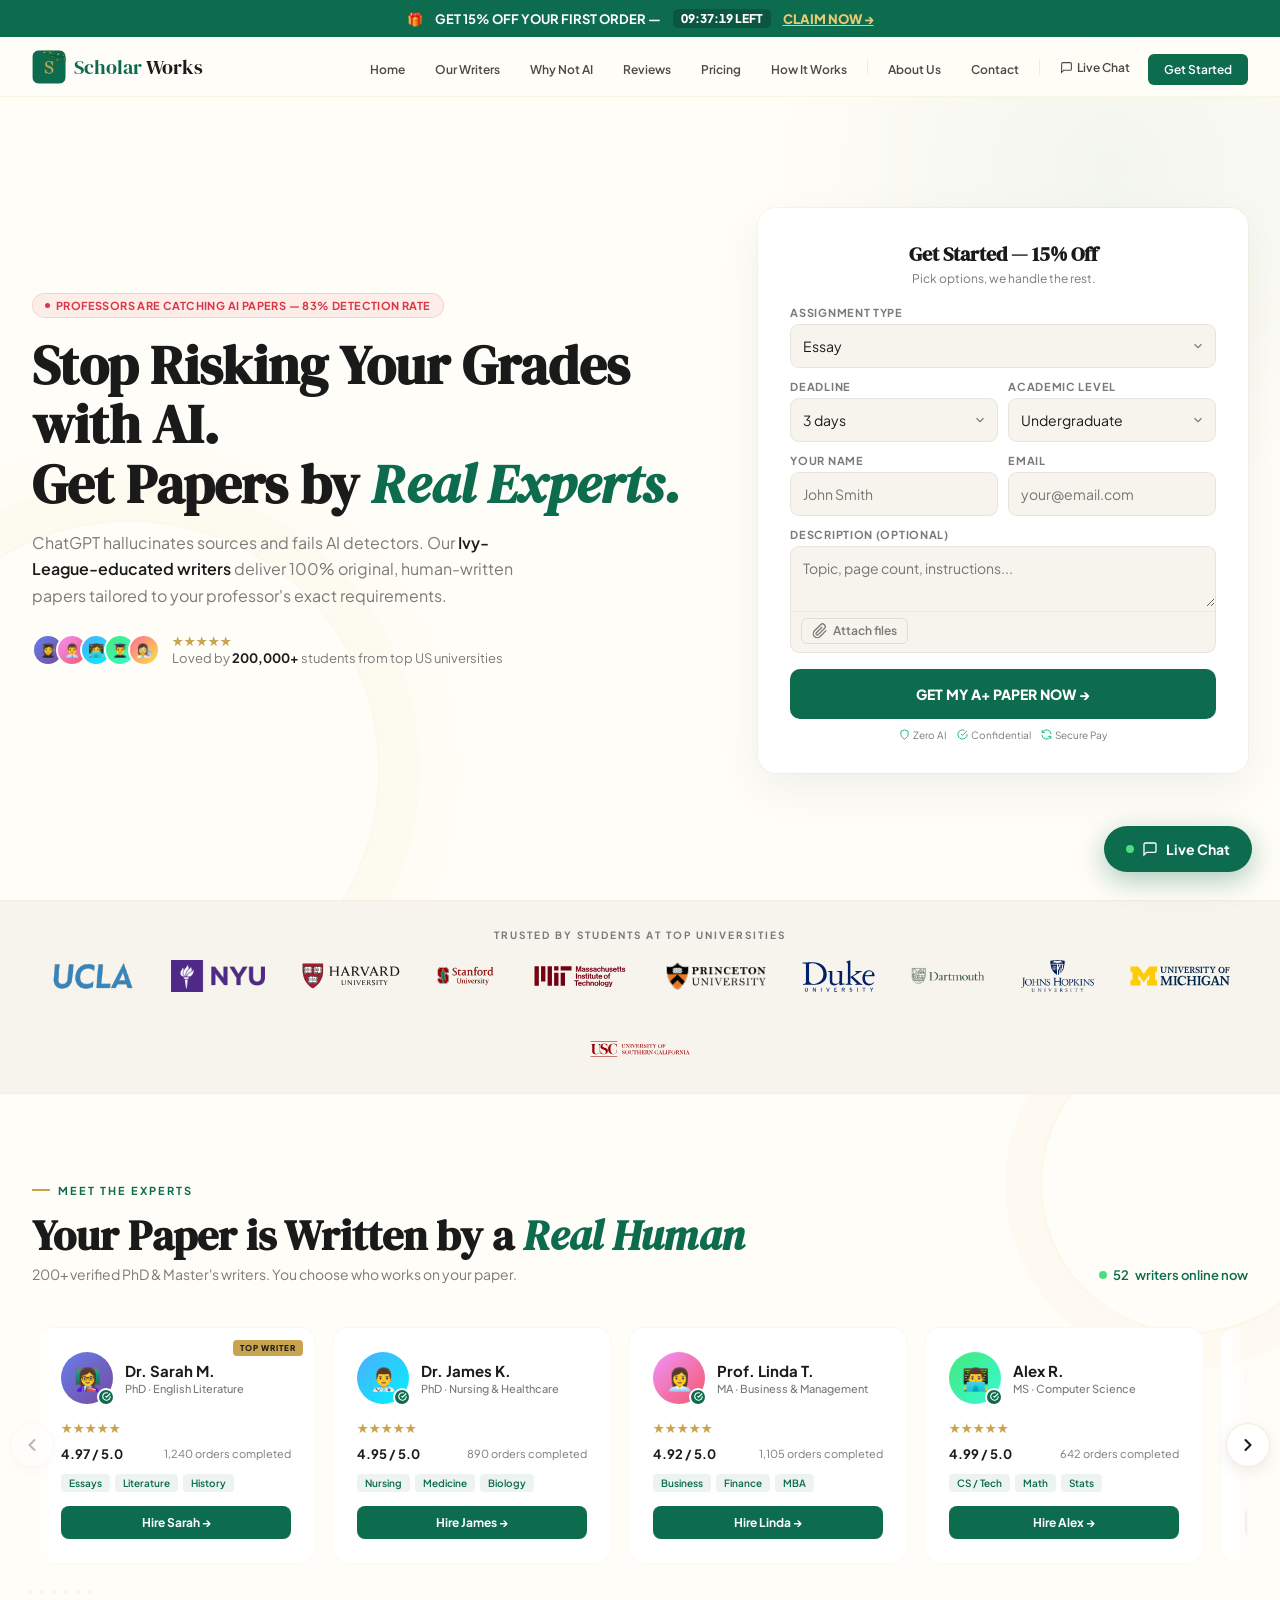
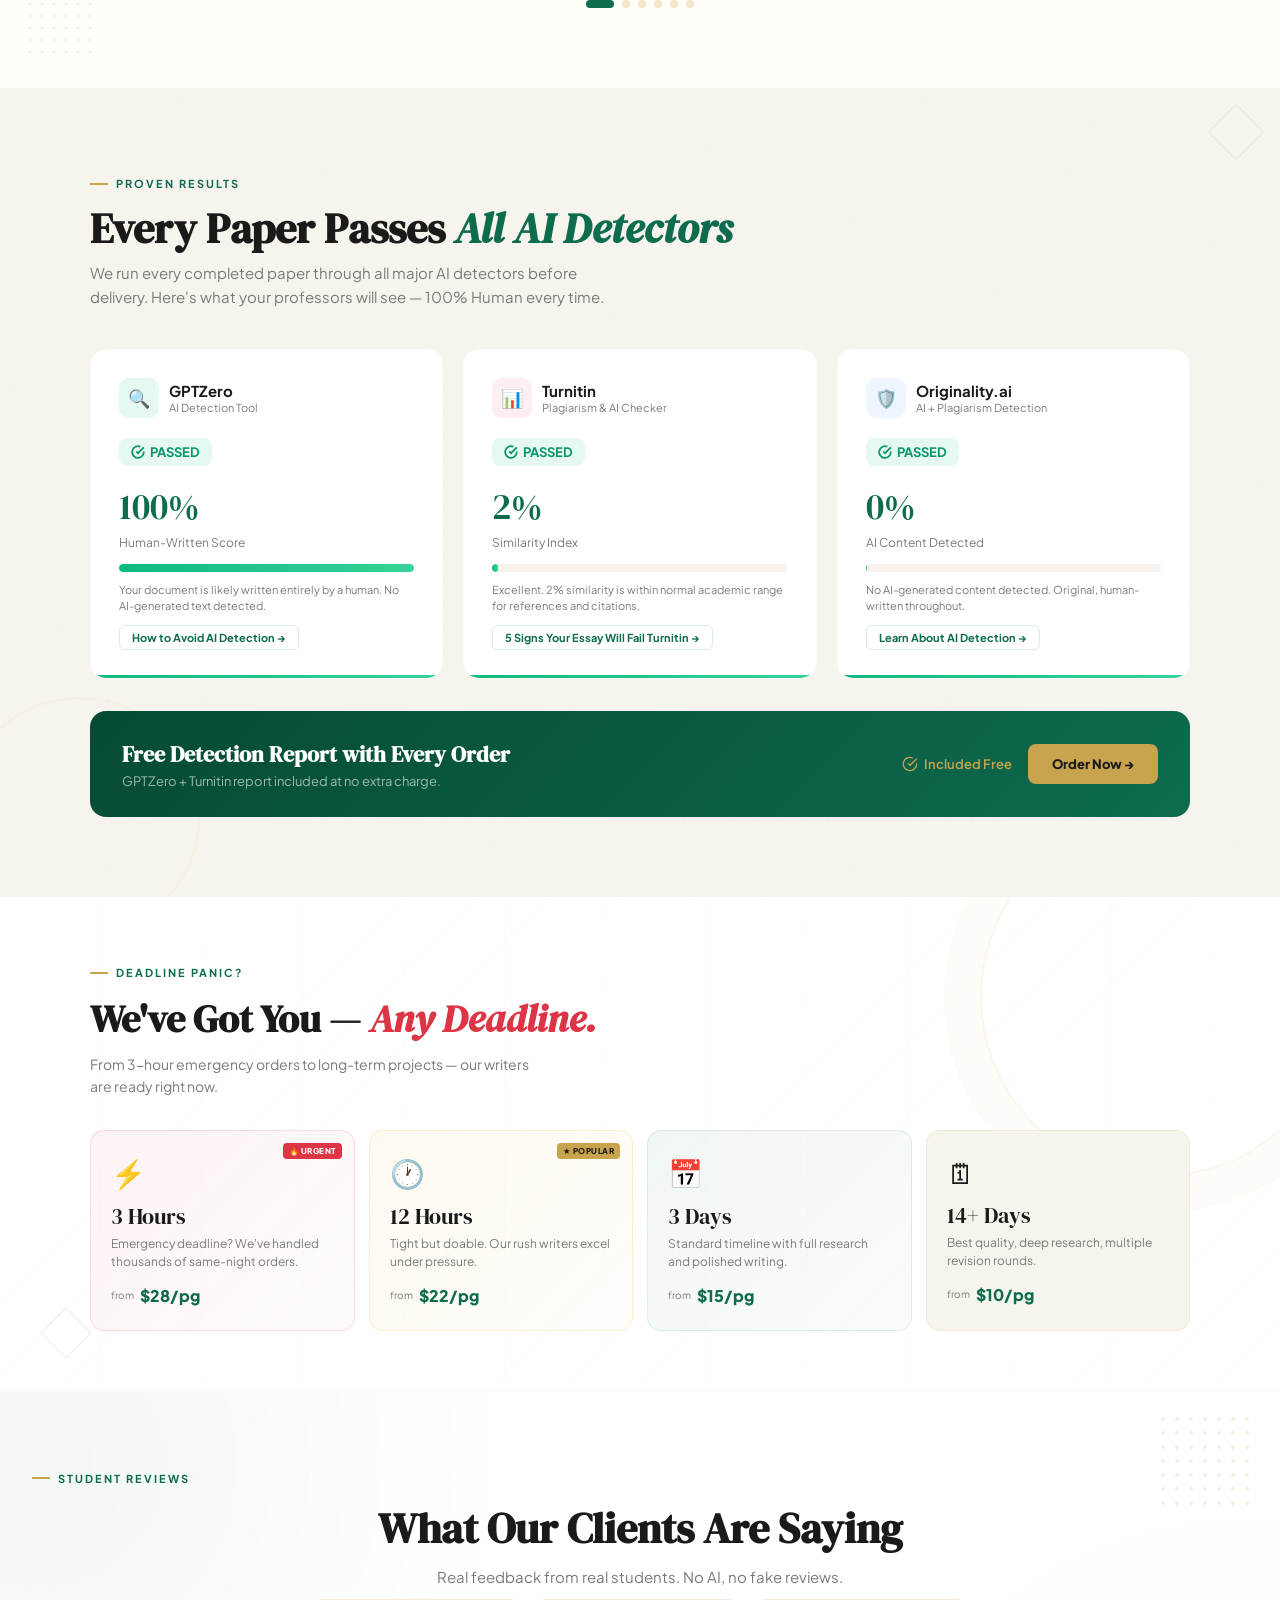
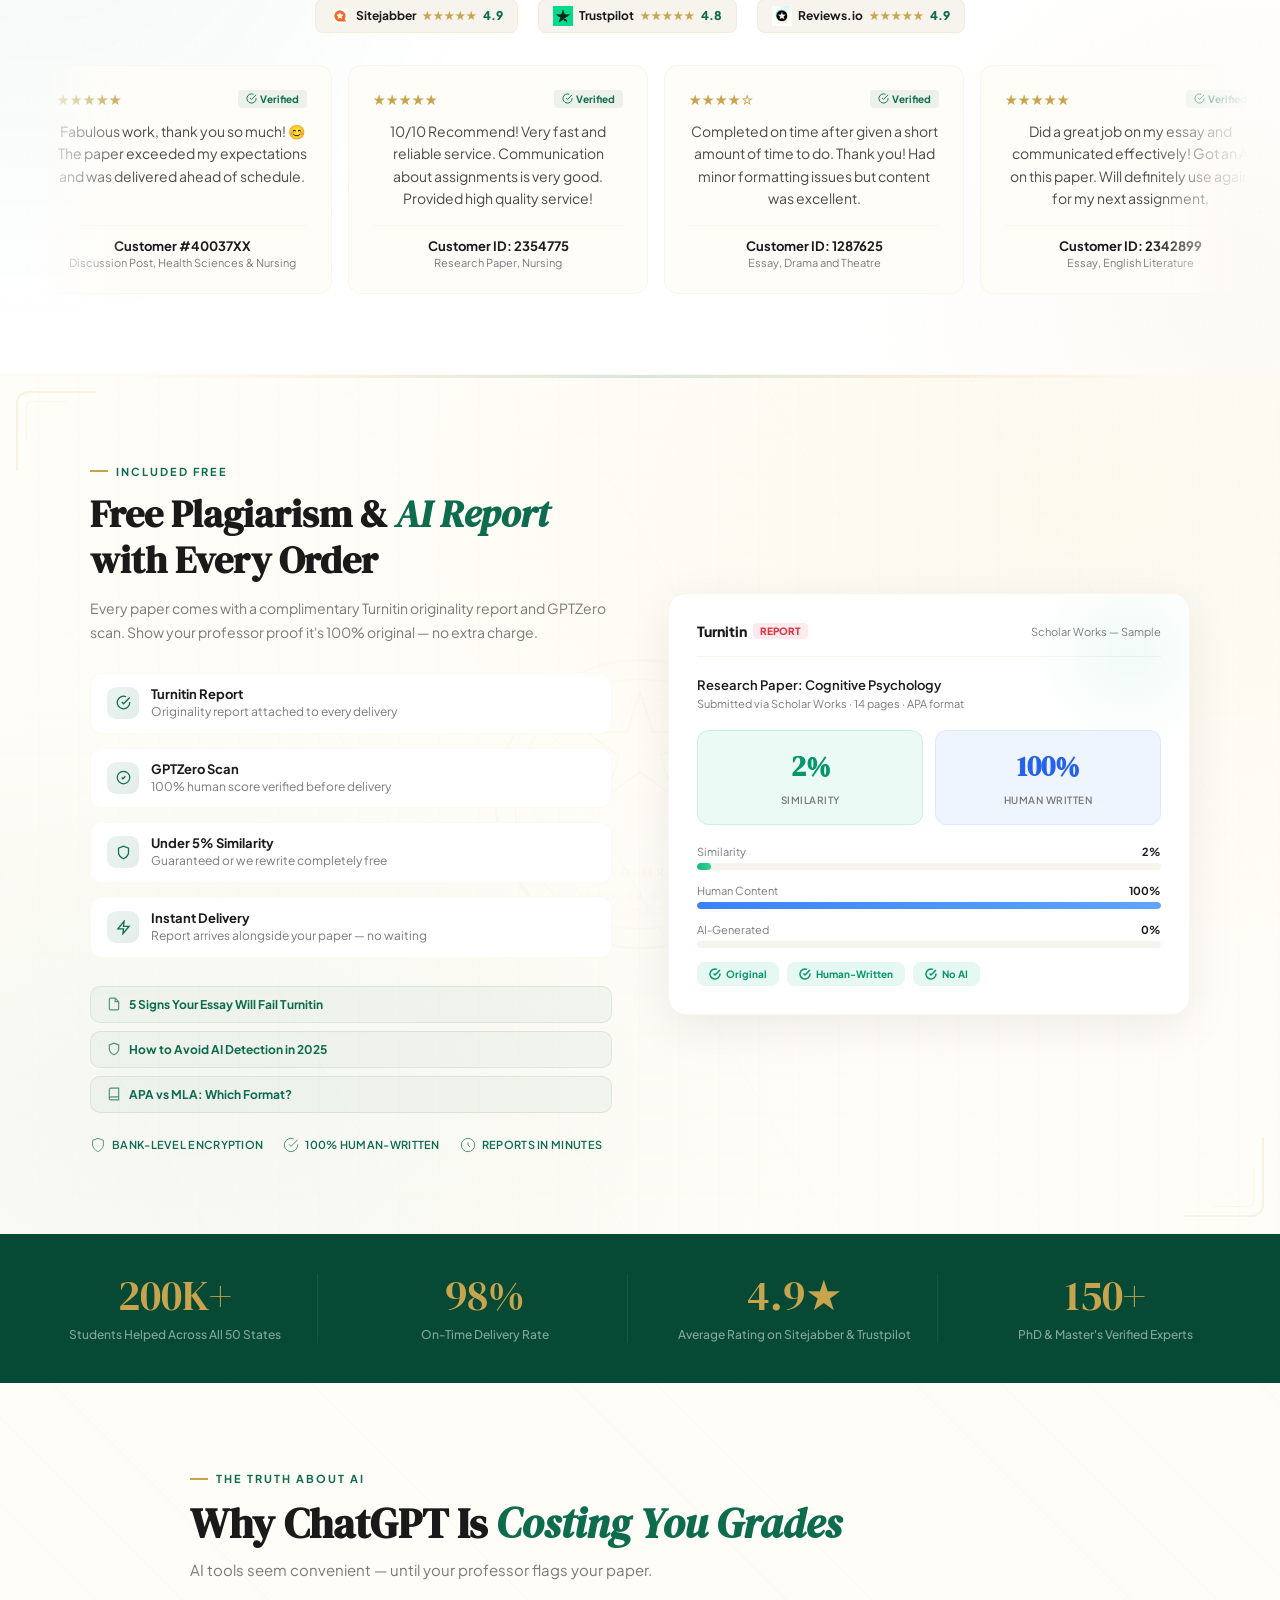
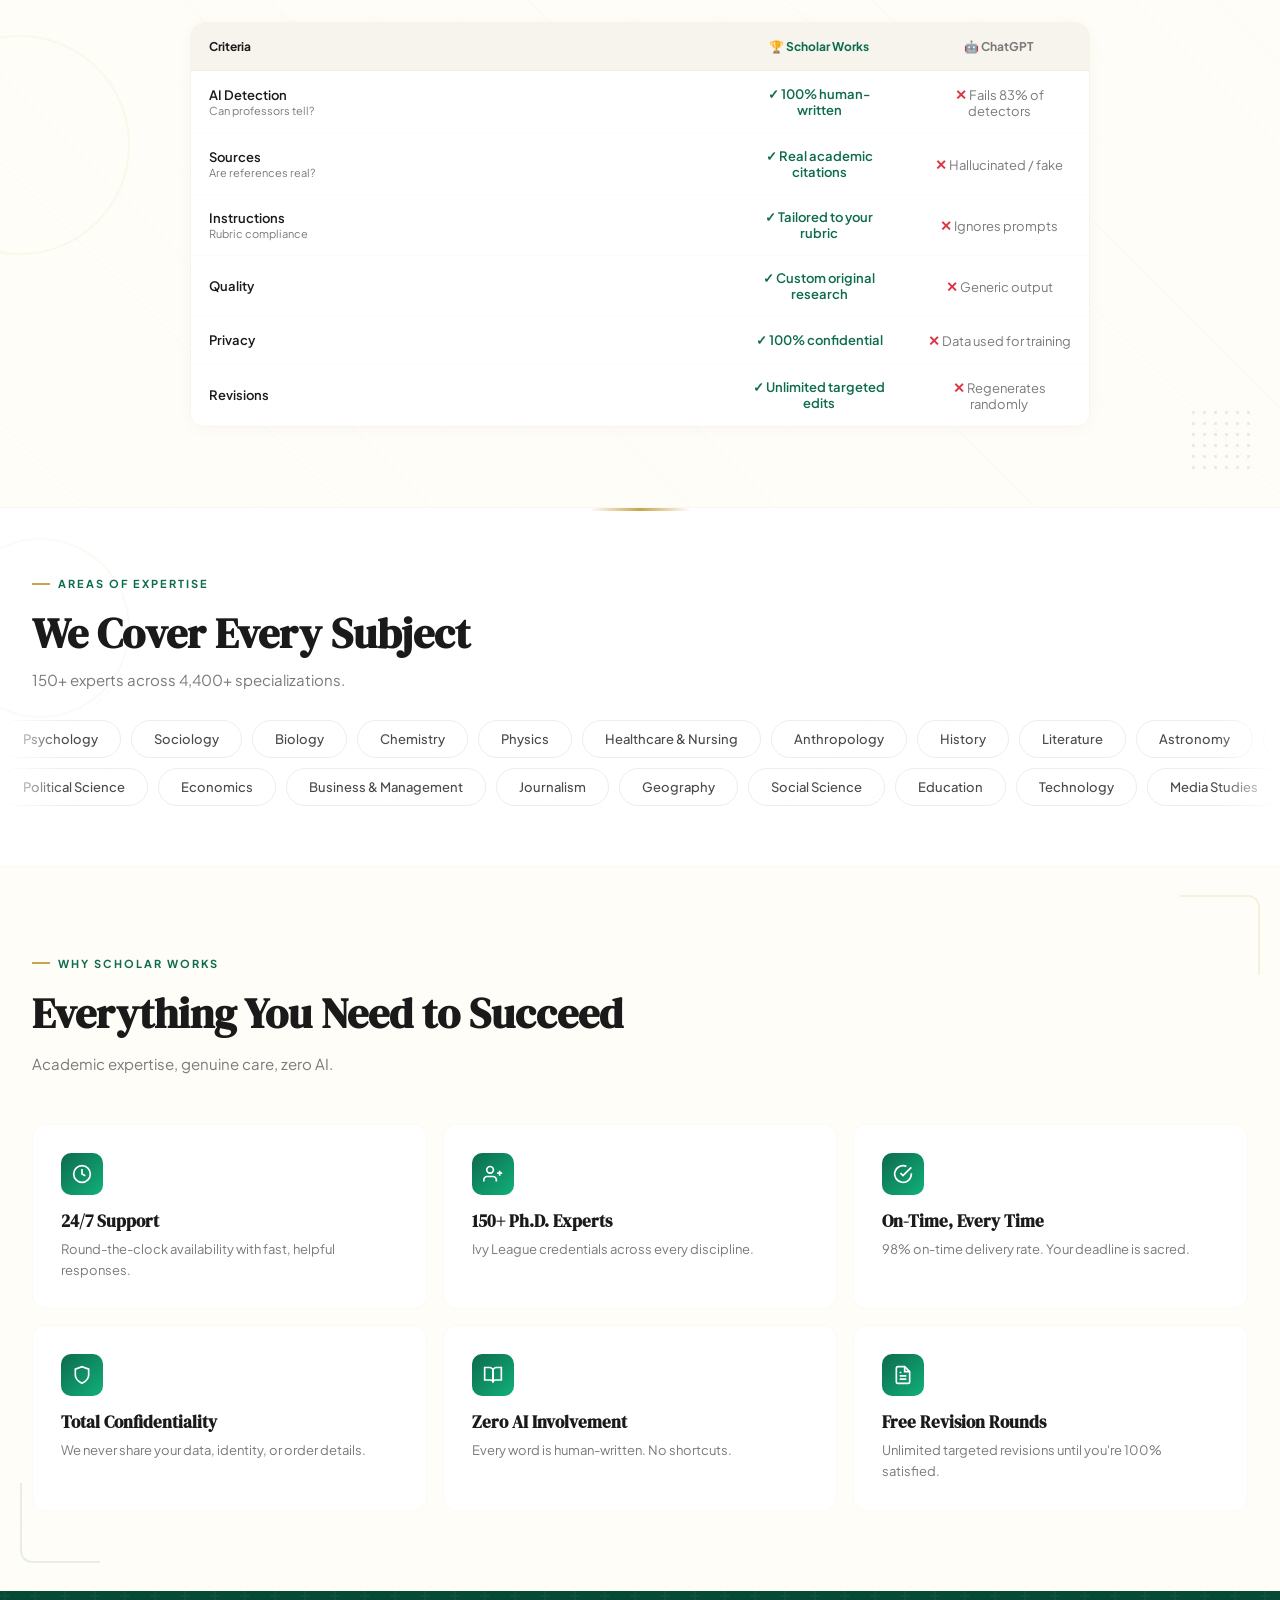
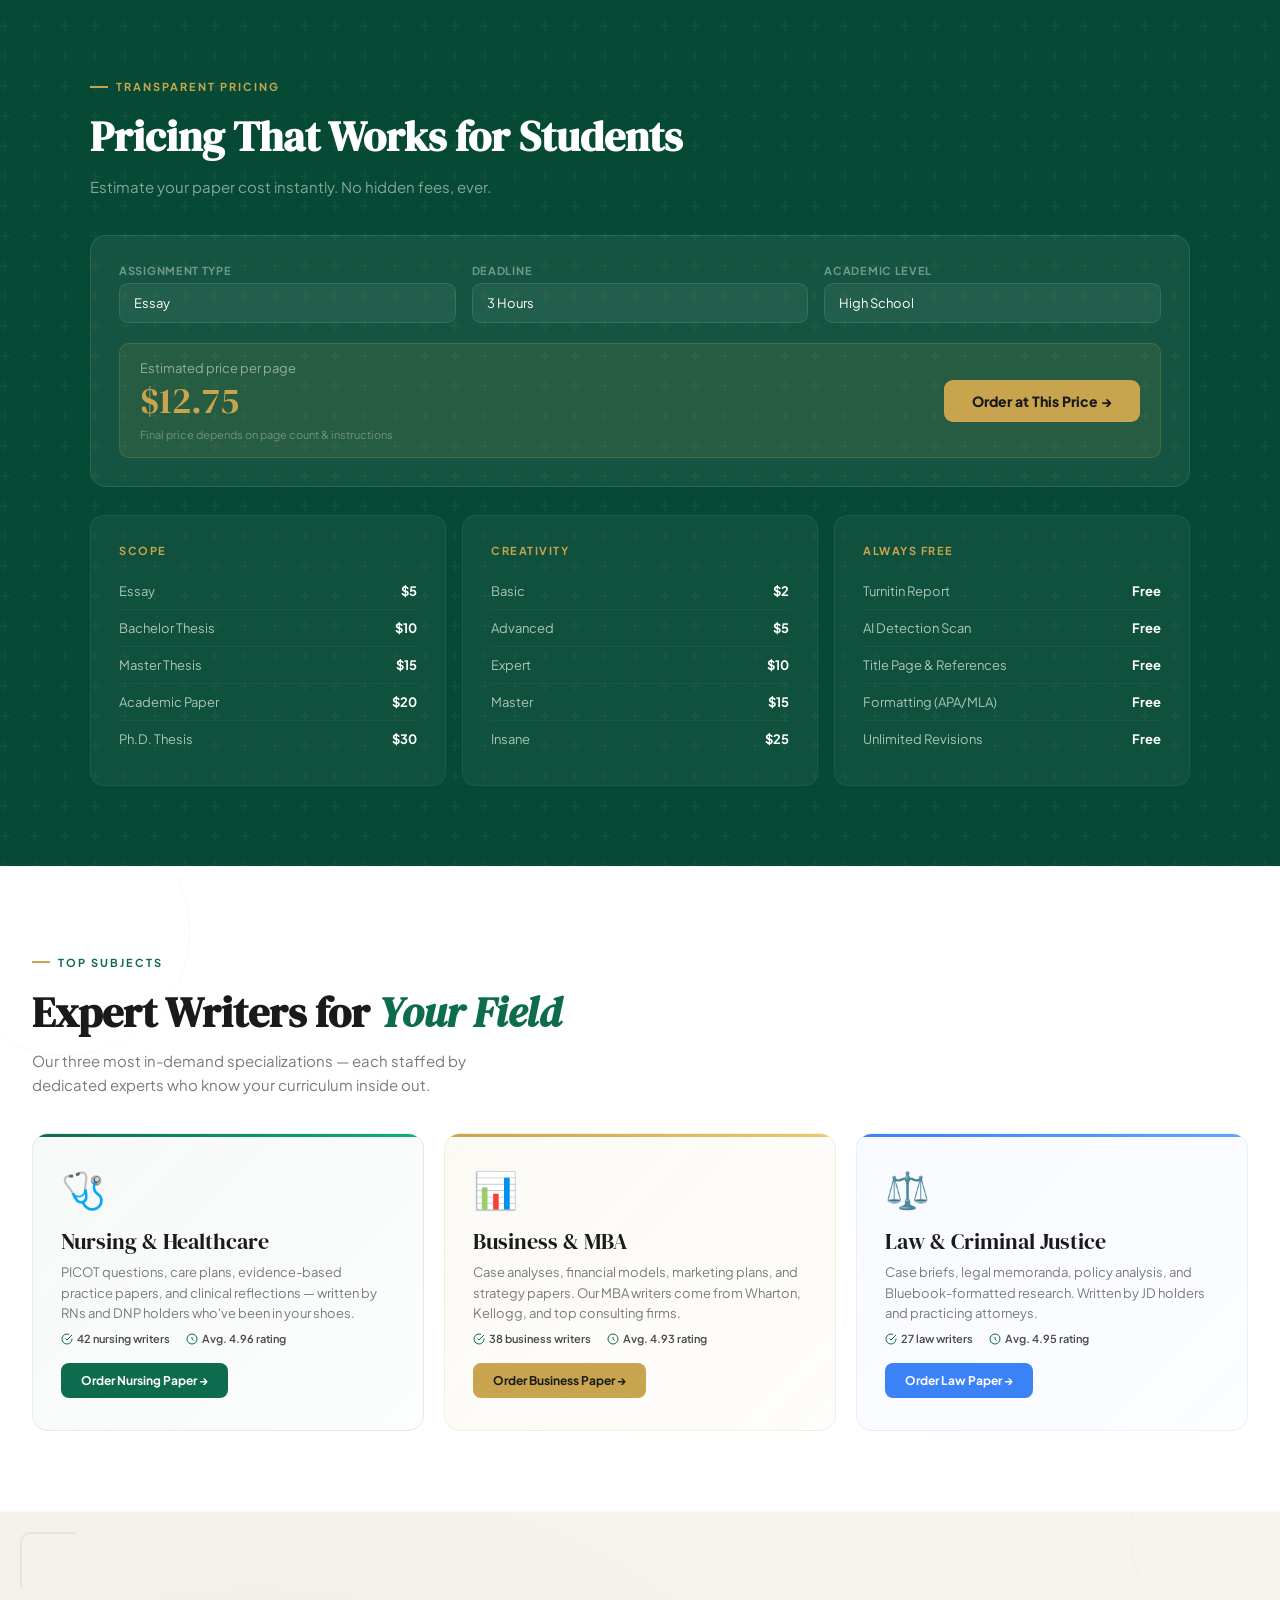
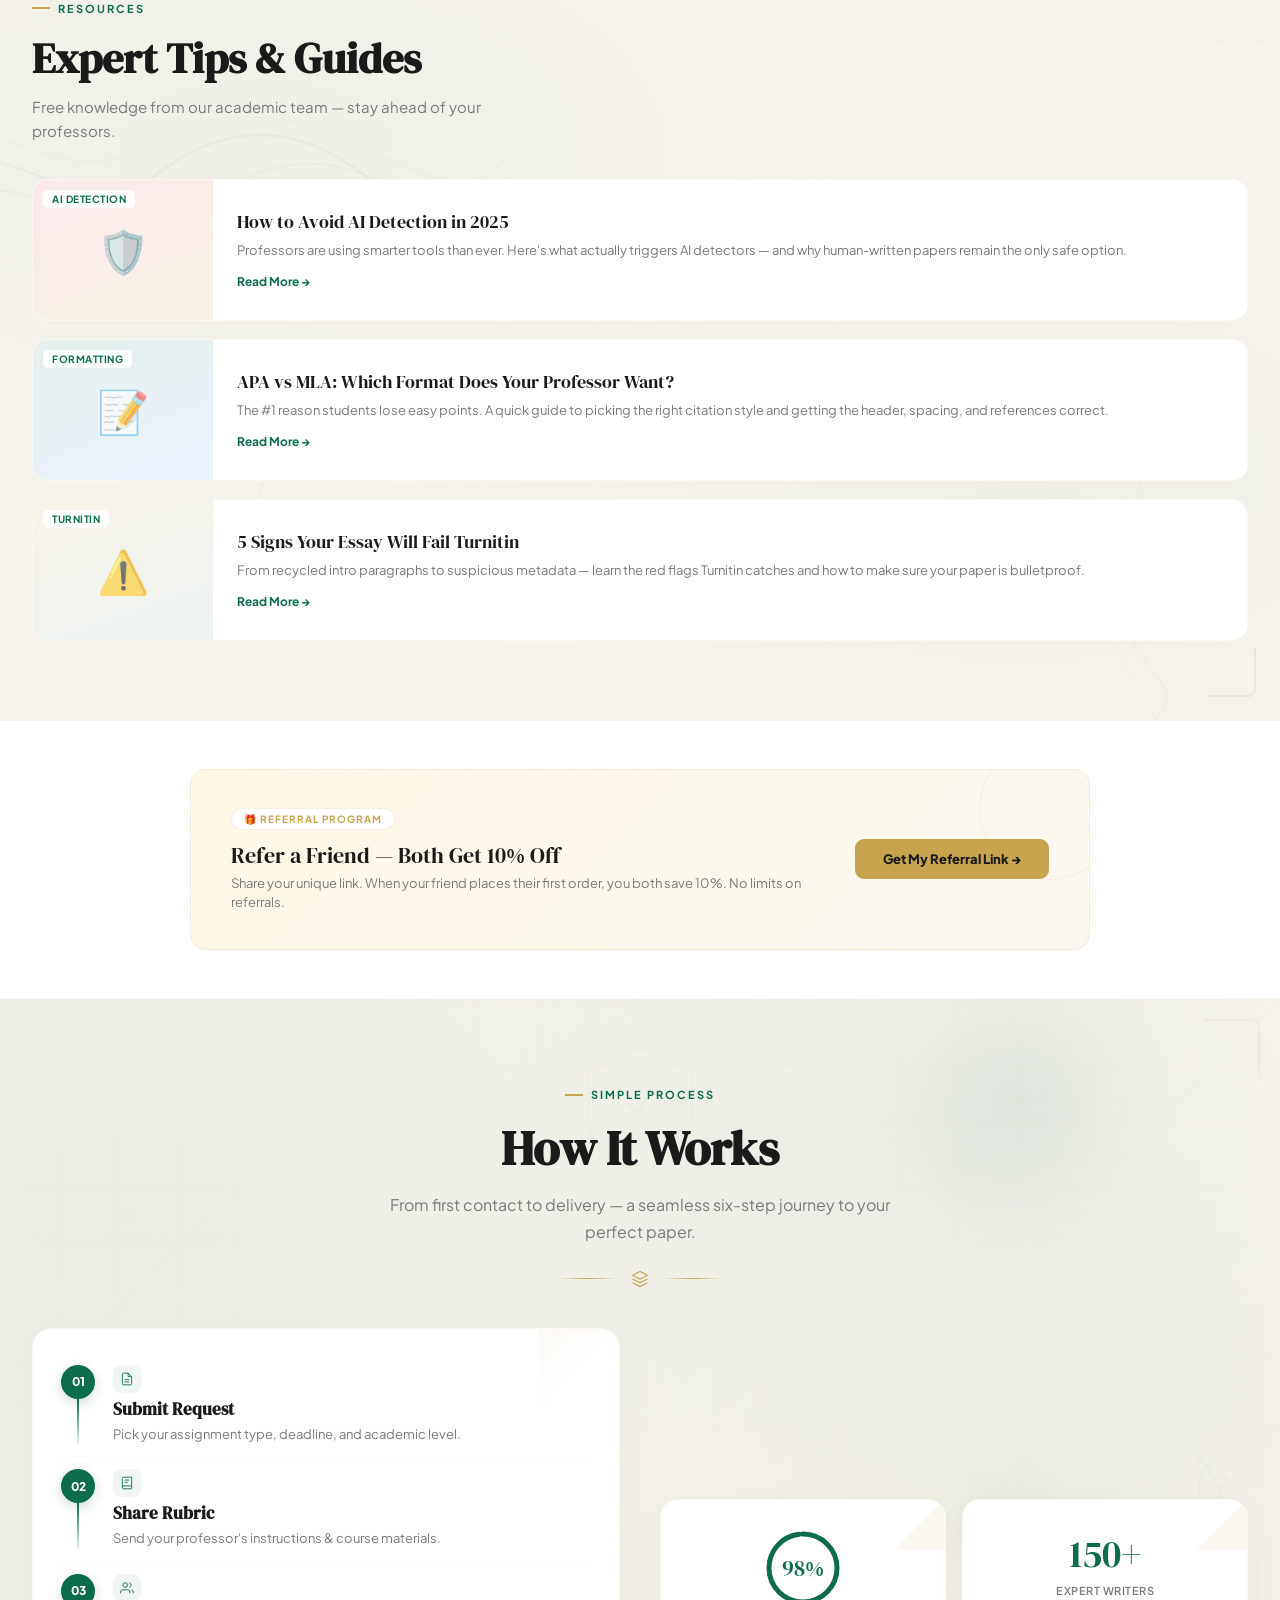
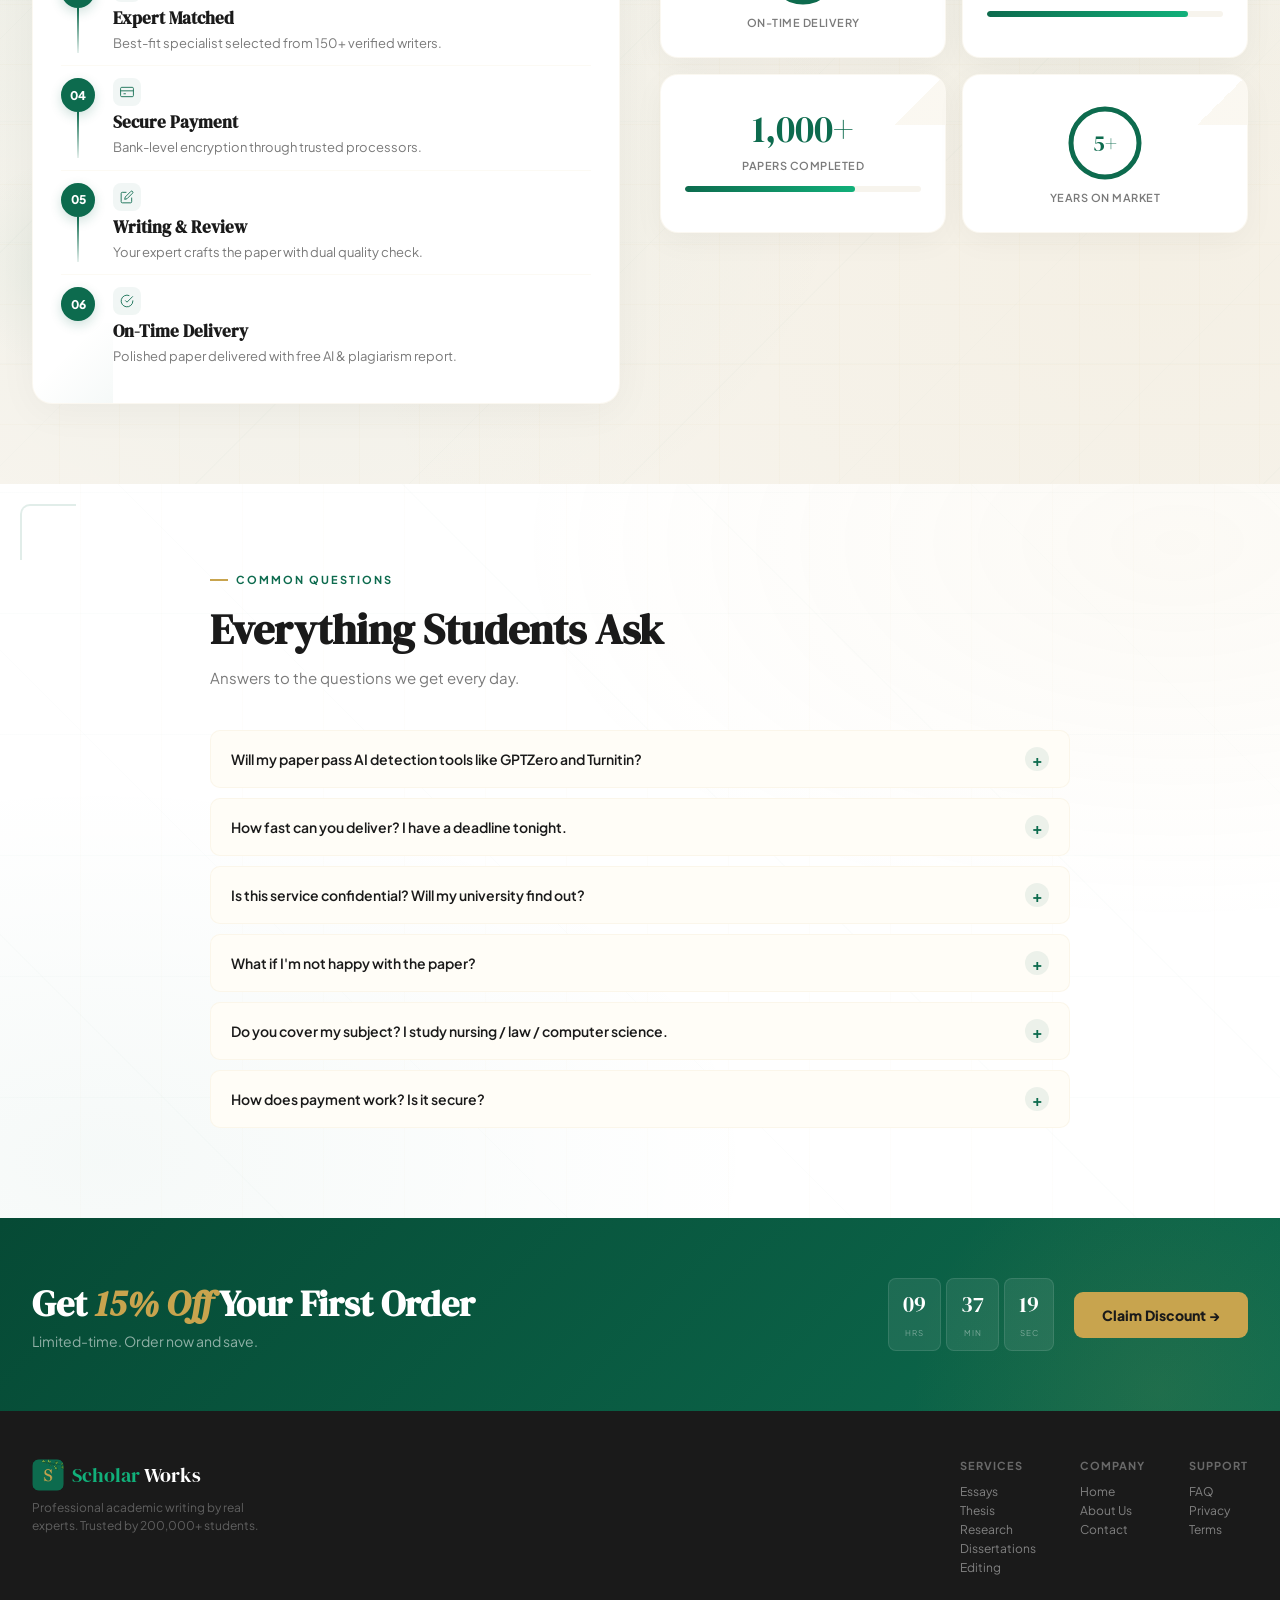
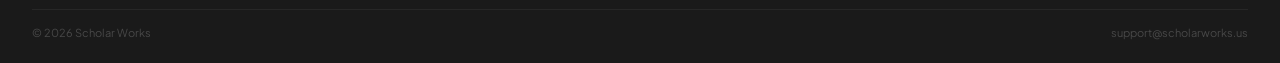
==== commit 84749402: "Add Thesis as assignment type option https://claude.ai/code/session_01RYWNbucgkv1McF2kJhVk5h" ====
--- a/scholarworks added media/index.html
+++ b/scholarworks added media/index.html
@@ -86,7 +86,7 @@
       <!-- Mobile inline form (visible only on mobile) -->
       <div class="hmf" id="mobile-form-inline">
         <div class="hmf-head"><h3>Get Started — 15% Off</h3><p>Pick options, we handle the rest.</p></div>
-        <div class="fg"><label class="fl">Assignment type</label><select class="fs"><option>Essay</option><option>Research Paper</option><option>Discussion Post</option><option>Argumentative Essay</option><option>Annotated Bibliography</option><option>Case Study</option><option>Term Paper</option><option>Literature Review</option><option>Lab Report</option><option>Book Report / Review</option><option>Reaction Paper</option><option>Presentation / PowerPoint</option><option>Coursework</option><option>Personal Statement</option><option>Capstone Project</option><option>Research Proposal</option><option>Article Review / Critique</option><option>Dissertation / PhD</option><option>Editing & Proofreading</option><option>Math / Statistics Problem</option><option>Other</option></select></div>
+        <div class="fg"><label class="fl">Assignment type</label><select class="fs"><option>Essay</option><option>Research Paper</option><option>Discussion Post</option><option>Argumentative Essay</option><option>Annotated Bibliography</option><option>Case Study</option><option>Term Paper</option><option>Literature Review</option><option>Lab Report</option><option>Book Report / Review</option><option>Reaction Paper</option><option>Presentation / PowerPoint</option><option>Coursework</option><option>Personal Statement</option><option>Capstone Project</option><option>Research Proposal</option><option>Article Review / Critique</option><option>Thesis</option><option>Dissertation / PhD</option><option>Editing & Proofreading</option><option>Math / Statistics Problem</option><option>Other</option></select></div>
         <div class="frow"><div class="fg"><label class="fl">Deadline</label><select class="fs"><option>3 hours (Urgent)</option><option>12 hours</option><option>24 hours</option><option selected>3 days</option><option>7 days</option><option>14+ days</option></select></div><div class="fg"><label class="fl">Academic Level</label><select class="fs"><option>High School</option><option selected>Undergraduate</option><option>Master's</option><option>Ph.D.</option></select></div></div>
         <div class="frow"><div class="fg"><label class="fl">Your name</label><input type="text" class="fi" placeholder="John Smith"></div><div class="fg"><label class="fl">Email</label><input type="email" class="fi" placeholder="your@email.com"></div></div>
         <div class="fg">
@@ -107,7 +107,7 @@
     <div class="hfw" id="mobile-form">
       <div class="hf">
         <div class="fh"><h3>Get Started — 15% Off</h3><p>Pick options, we handle the rest.</p></div>
-        <div class="fg"><label class="fl">Assignment type</label><select class="fs"><option>Essay</option><option>Research Paper</option><option>Discussion Post</option><option>Argumentative Essay</option><option>Annotated Bibliography</option><option>Case Study</option><option>Term Paper</option><option>Literature Review</option><option>Lab Report</option><option>Book Report / Review</option><option>Reaction Paper</option><option>Presentation / PowerPoint</option><option>Coursework</option><option>Personal Statement</option><option>Capstone Project</option><option>Research Proposal</option><option>Article Review / Critique</option><option>Dissertation / PhD</option><option>Editing & Proofreading</option><option>Math / Statistics Problem</option><option>Other</option></select></div>
+        <div class="fg"><label class="fl">Assignment type</label><select class="fs"><option>Essay</option><option>Research Paper</option><option>Discussion Post</option><option>Argumentative Essay</option><option>Annotated Bibliography</option><option>Case Study</option><option>Term Paper</option><option>Literature Review</option><option>Lab Report</option><option>Book Report / Review</option><option>Reaction Paper</option><option>Presentation / PowerPoint</option><option>Coursework</option><option>Personal Statement</option><option>Capstone Project</option><option>Research Proposal</option><option>Article Review / Critique</option><option>Thesis</option><option>Dissertation / PhD</option><option>Editing & Proofreading</option><option>Math / Statistics Problem</option><option>Other</option></select></div>
         <div class="frow"><div class="fg"><label class="fl">Deadline</label><select class="fs"><option>3 hours (Urgent)</option><option>12 hours</option><option>24 hours</option><option selected>3 days</option><option>7 days</option><option>14+ days</option></select></div><div class="fg"><label class="fl">Academic Level</label><select class="fs"><option>High School</option><option selected>Undergraduate</option><option>Master's</option><option>Ph.D.</option></select></div></div>
         <div class="frow"><div class="fg"><label class="fl">Your name</label><input type="text" class="fi" placeholder="John Smith"></div><div class="fg"><label class="fl">Email</label><input type="email" class="fi" placeholder="your@email.com"></div></div>
         <div class="fg">
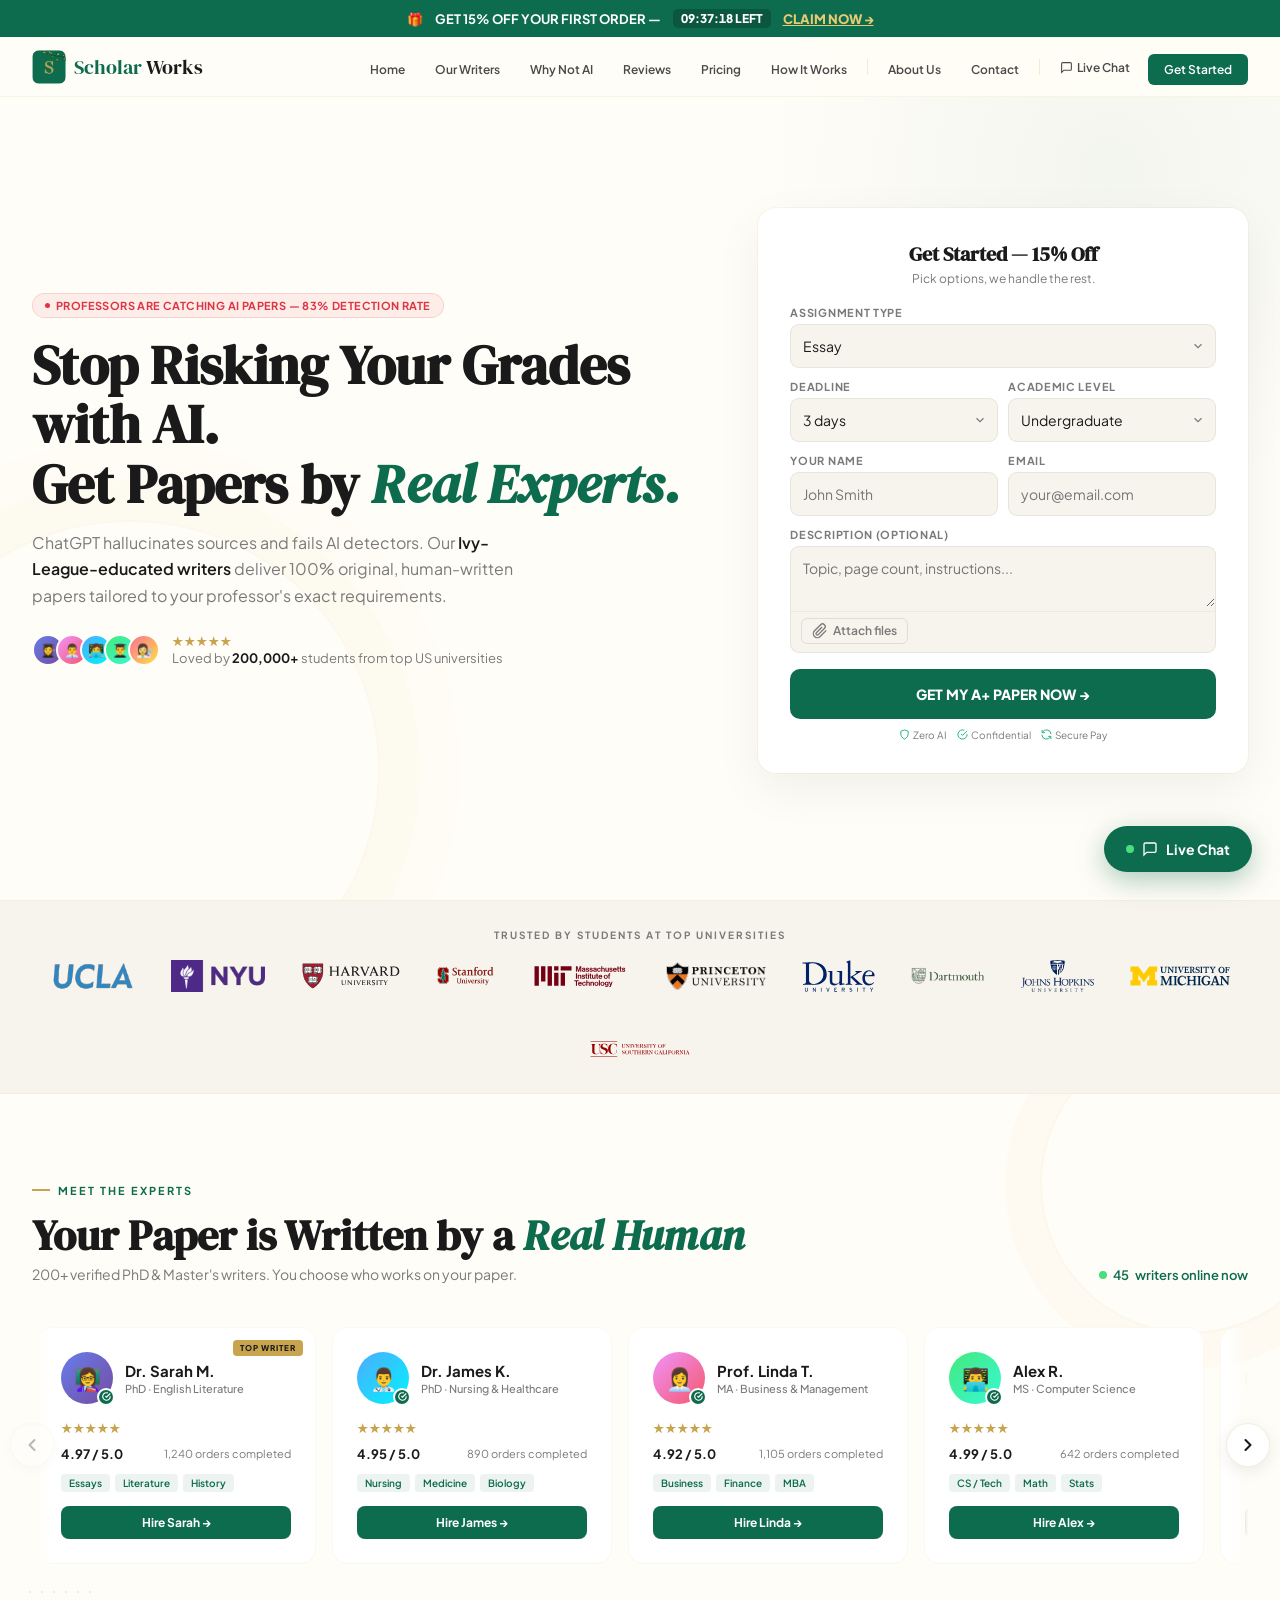
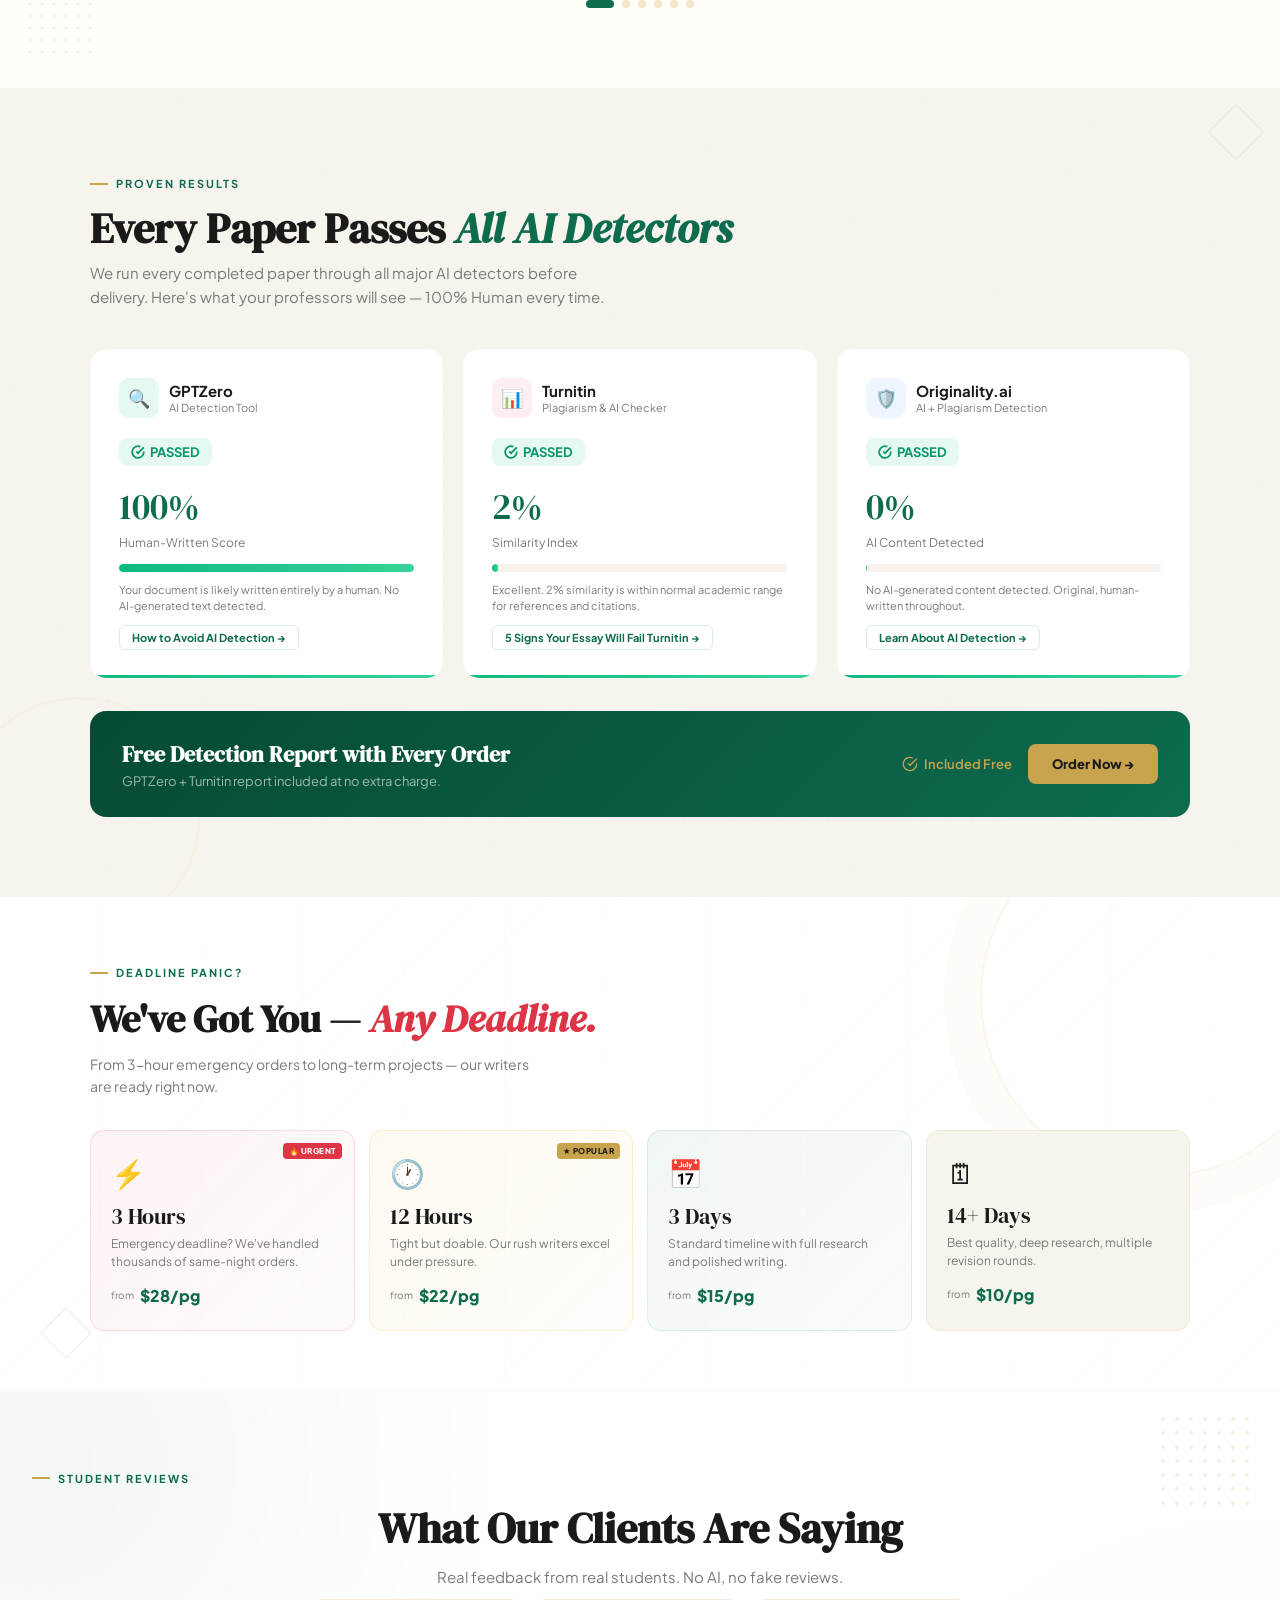
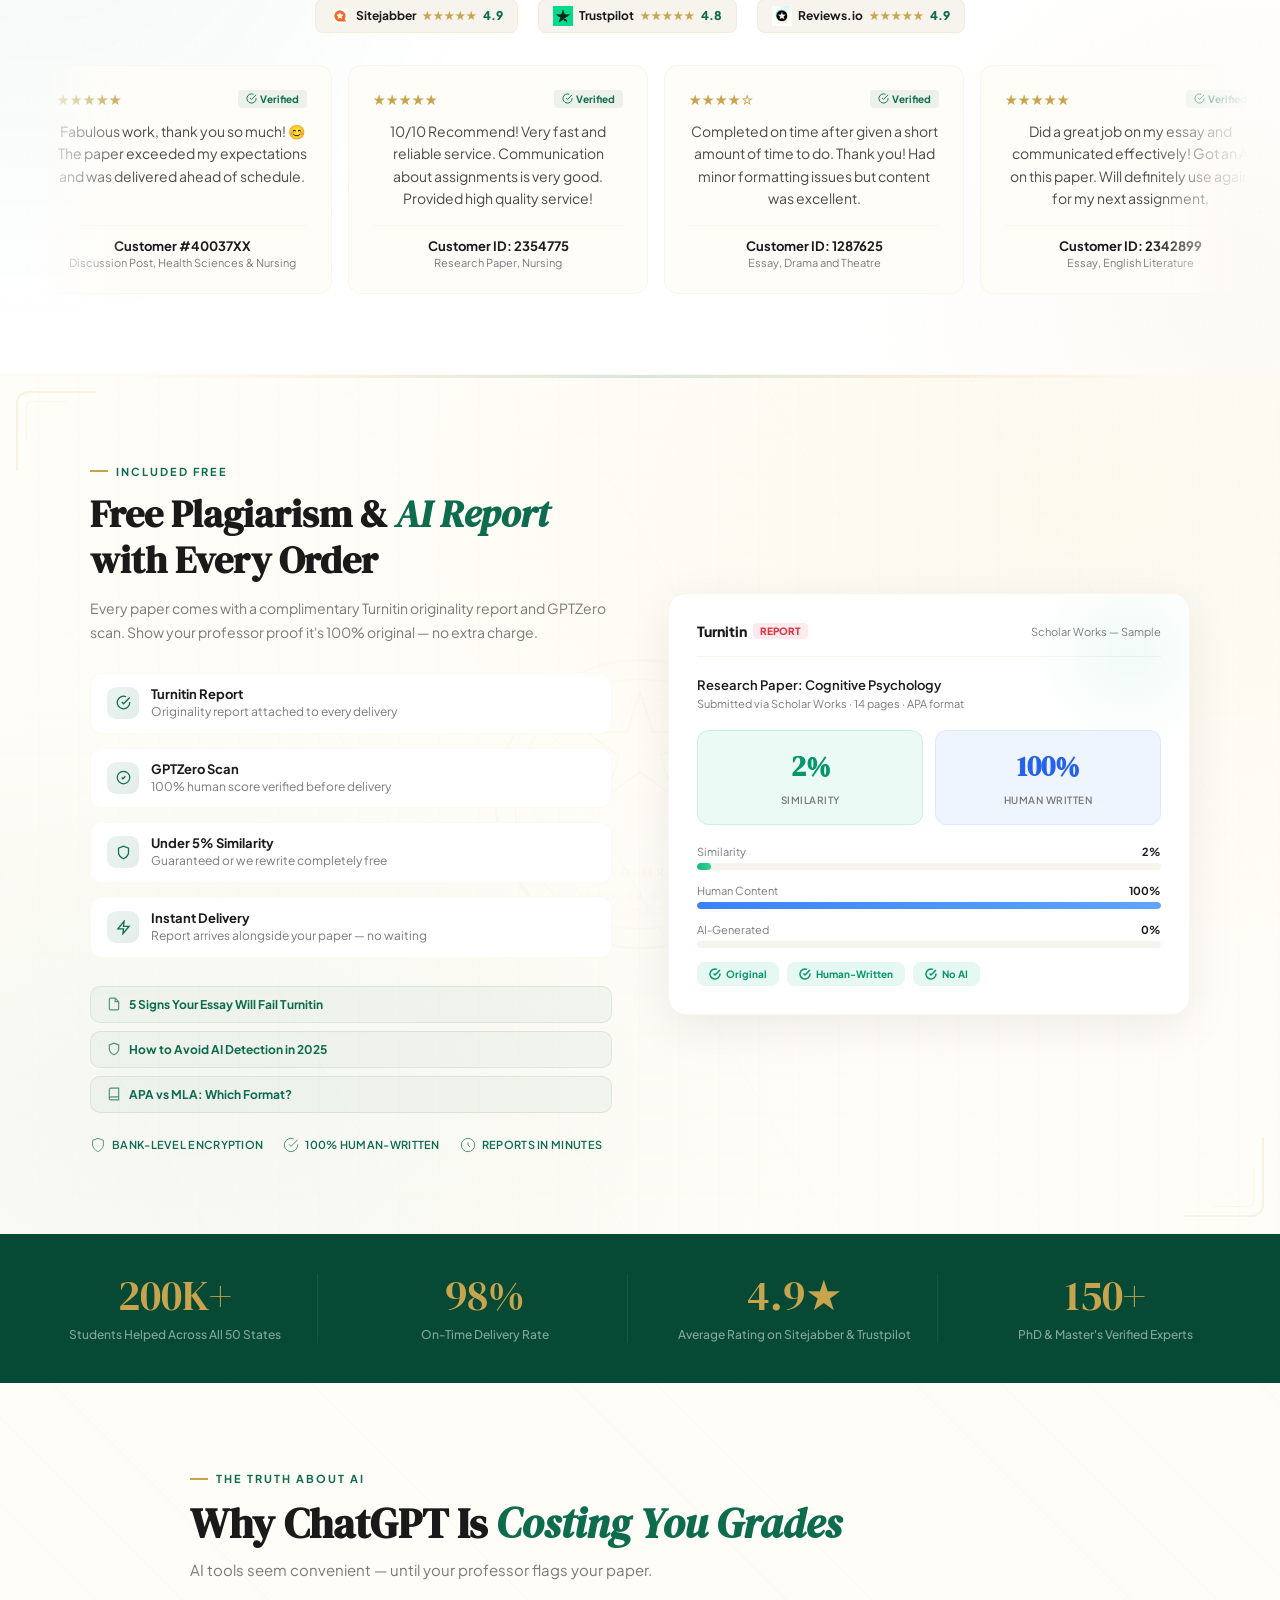
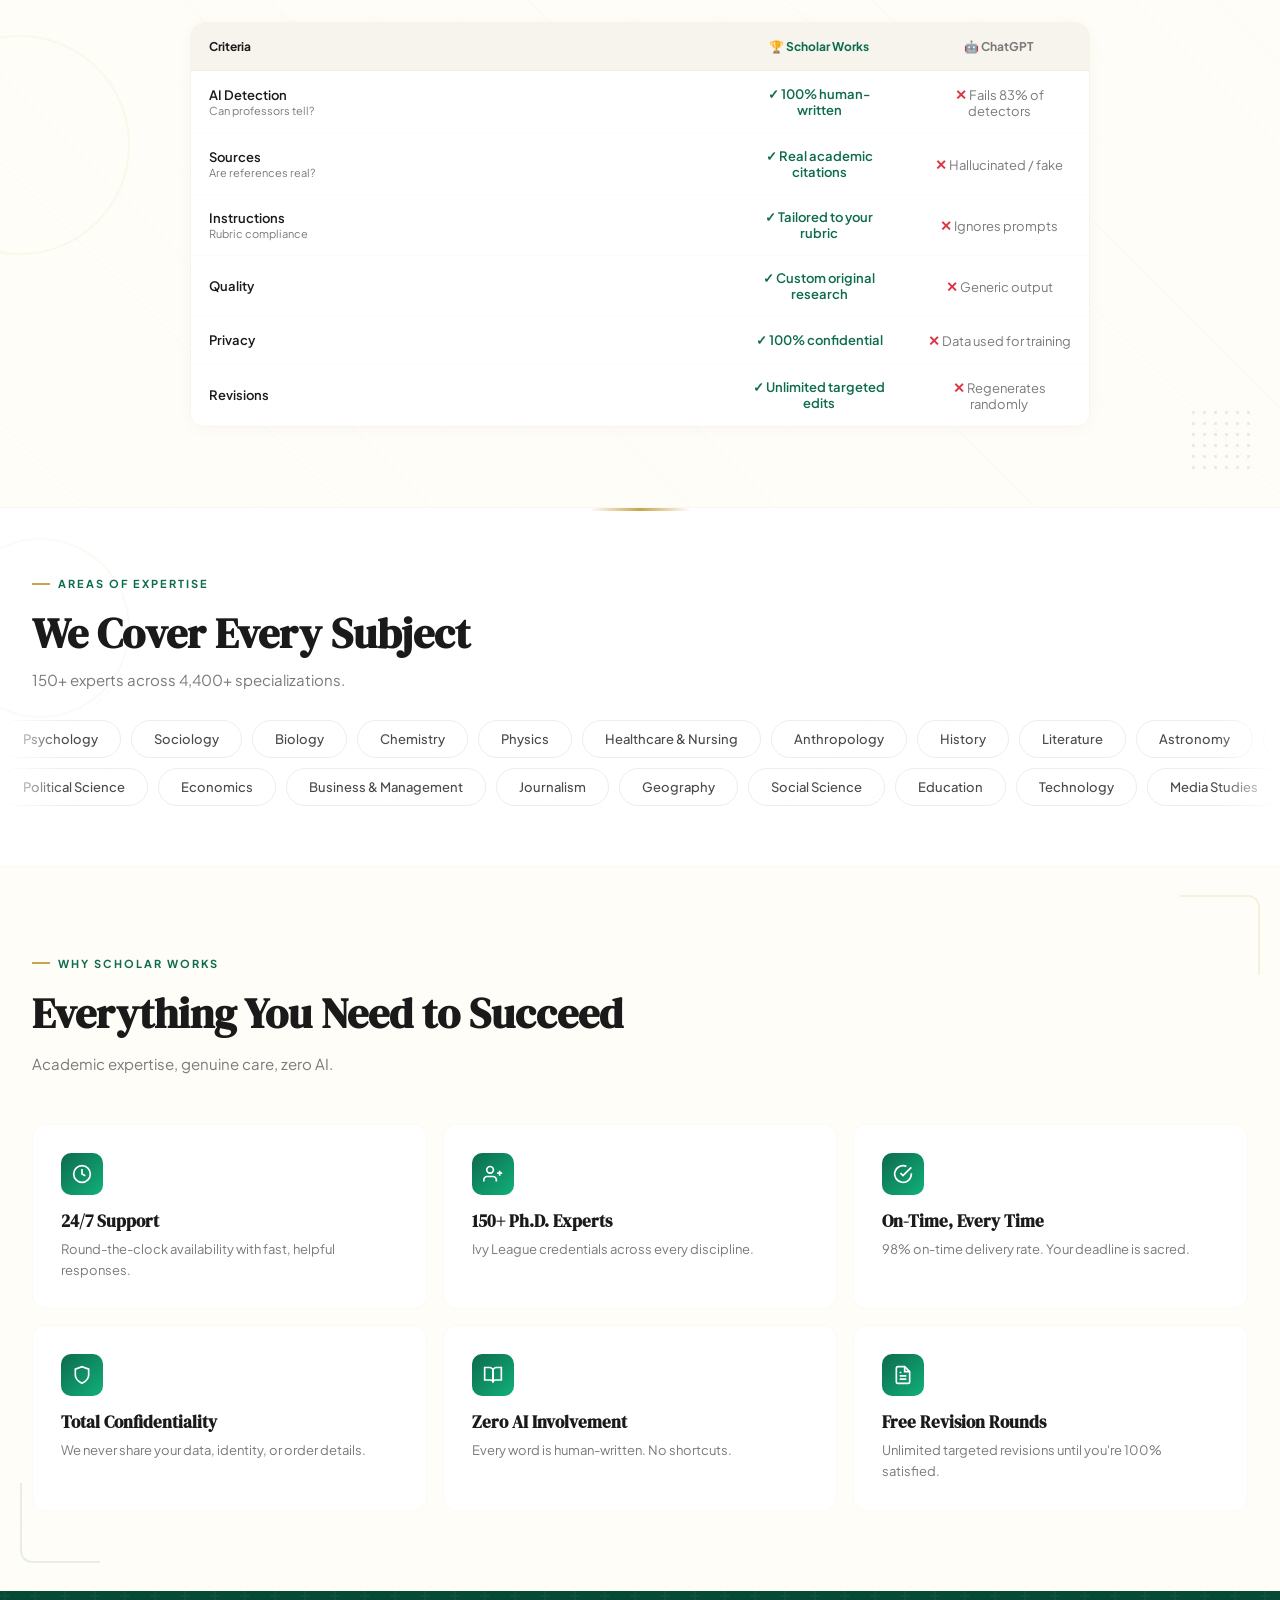
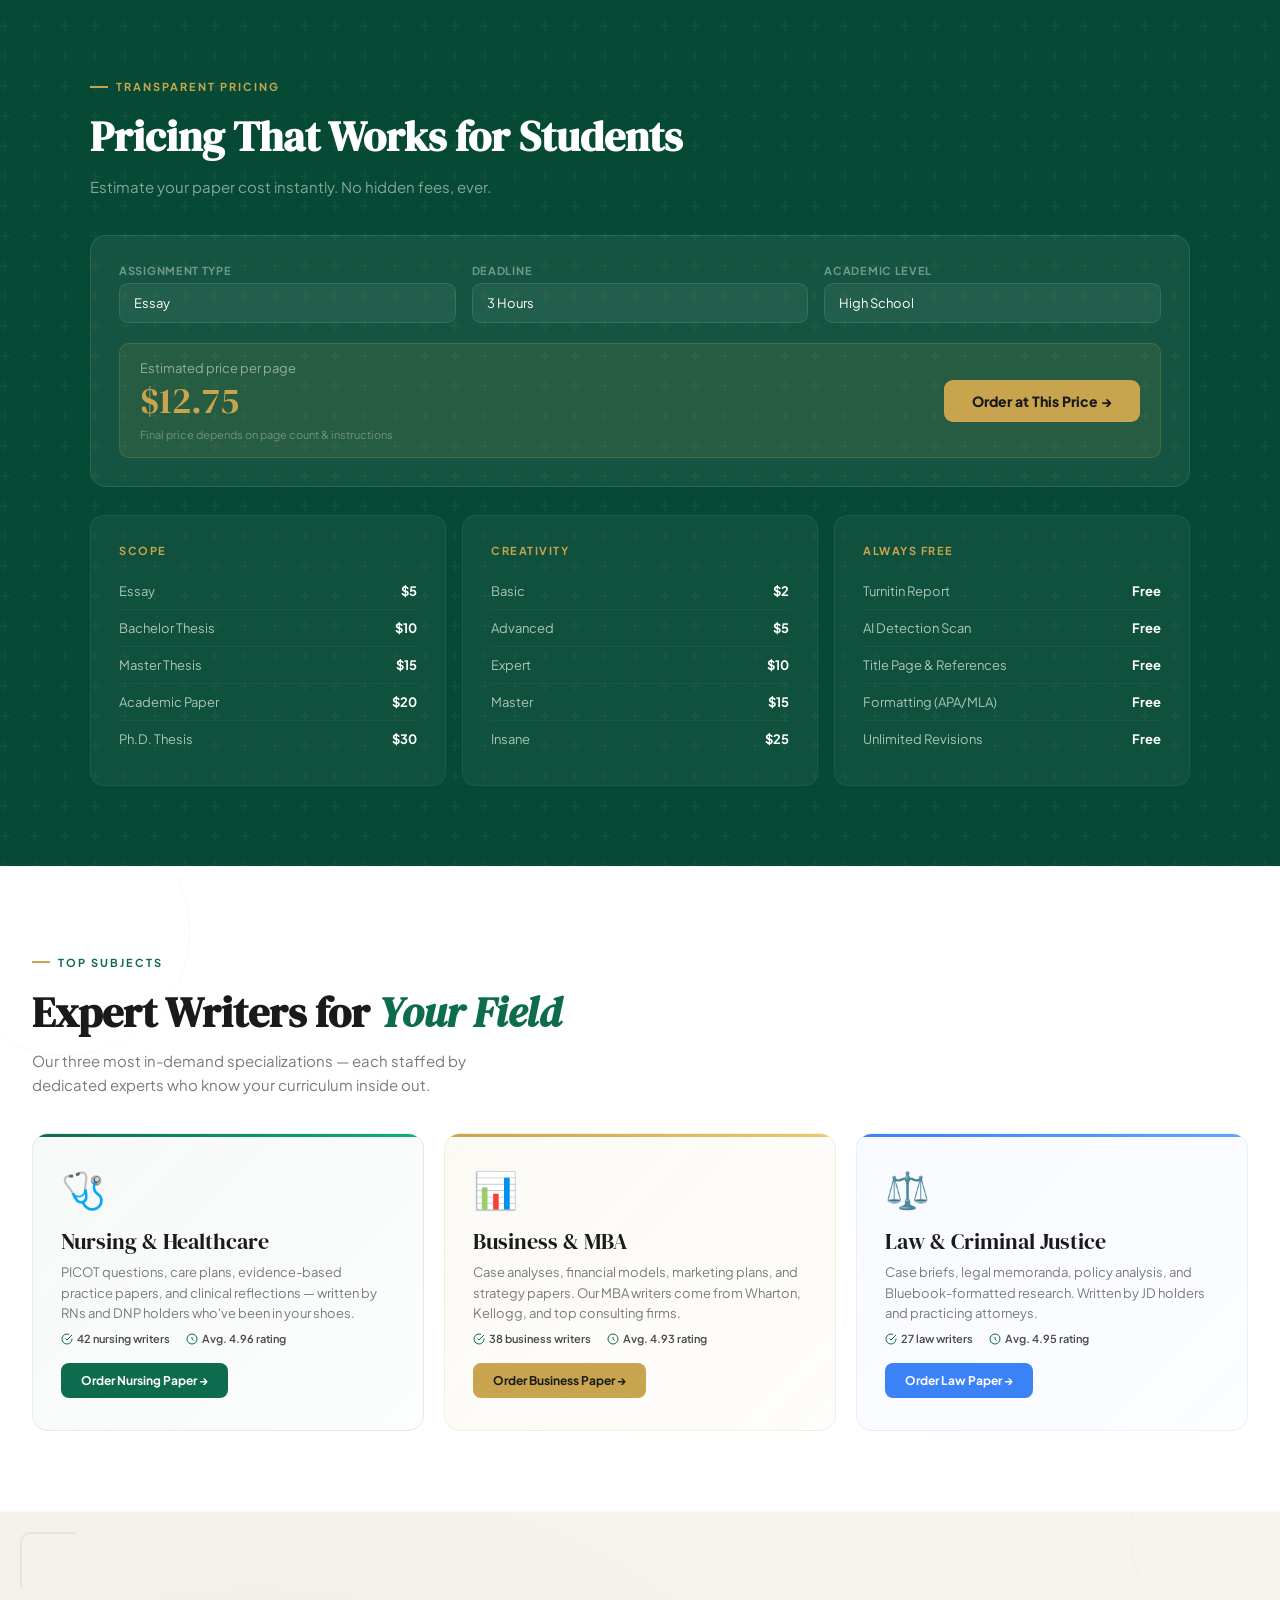
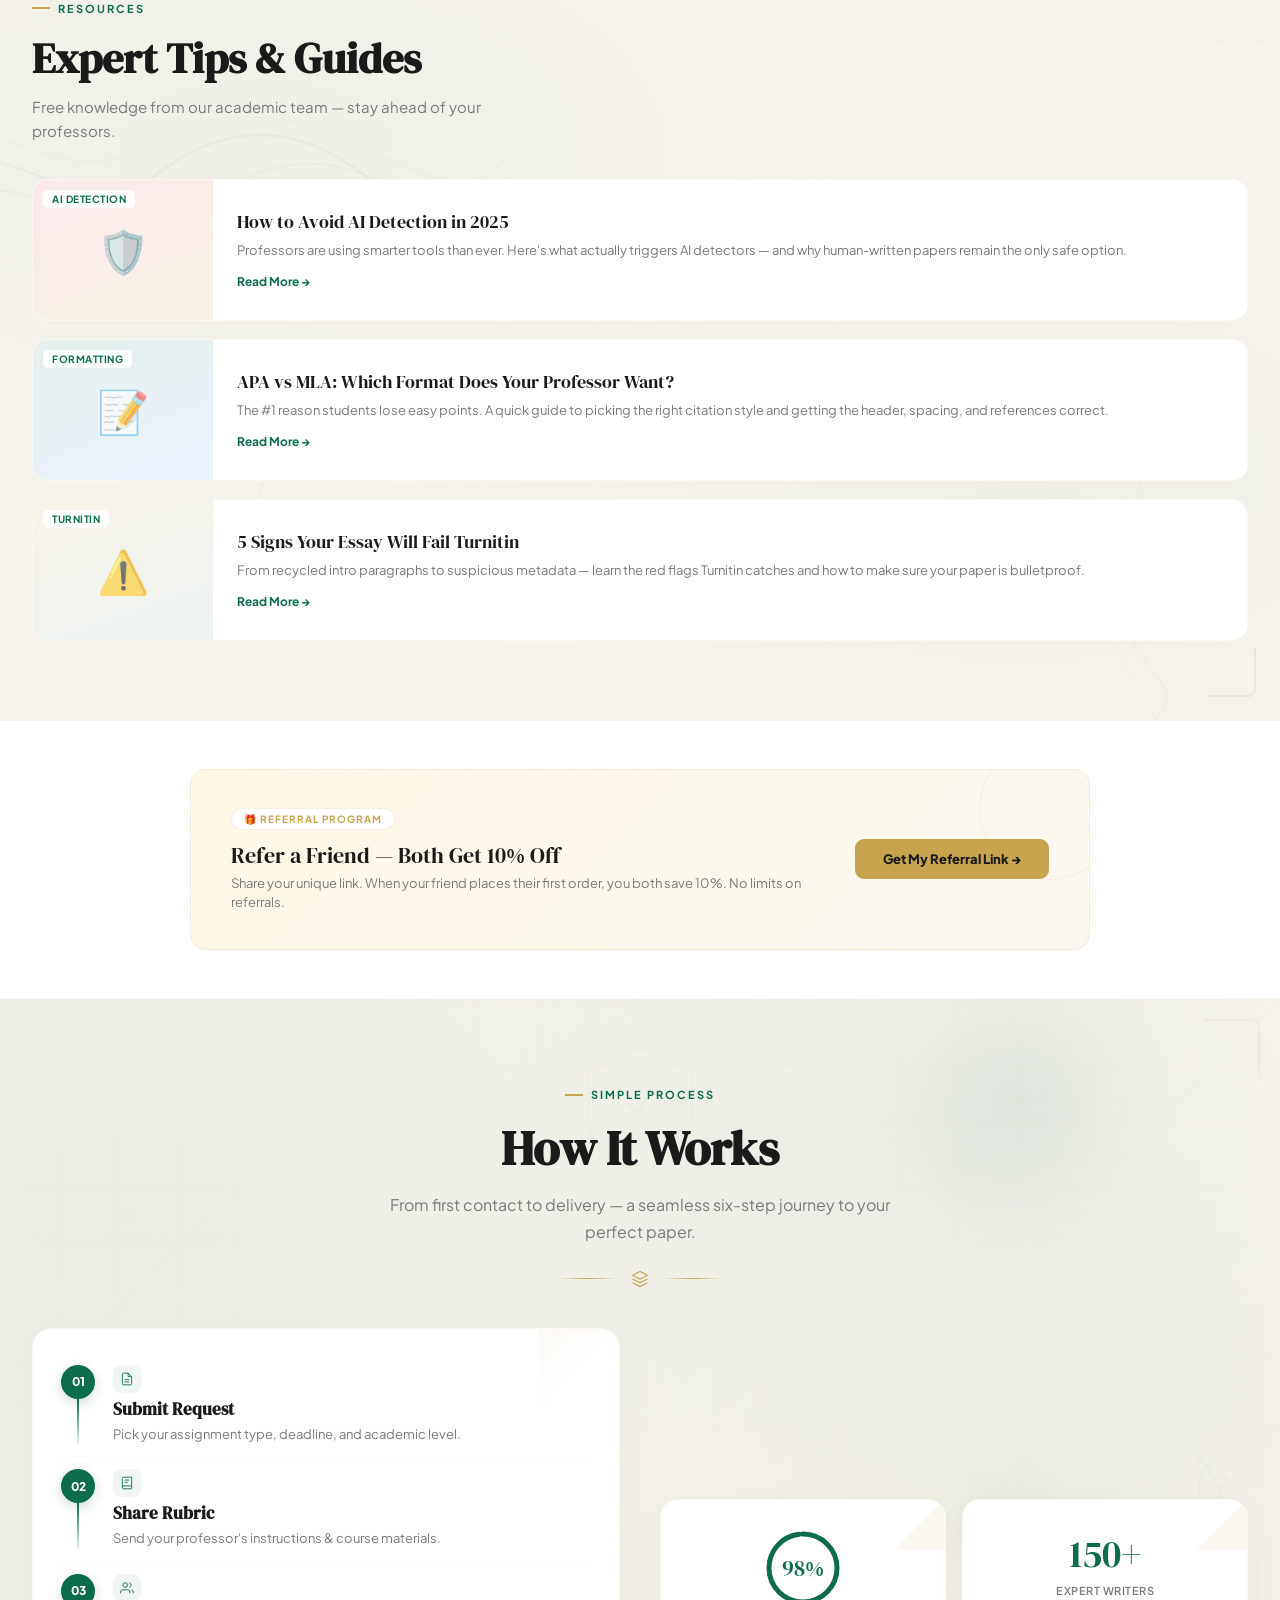
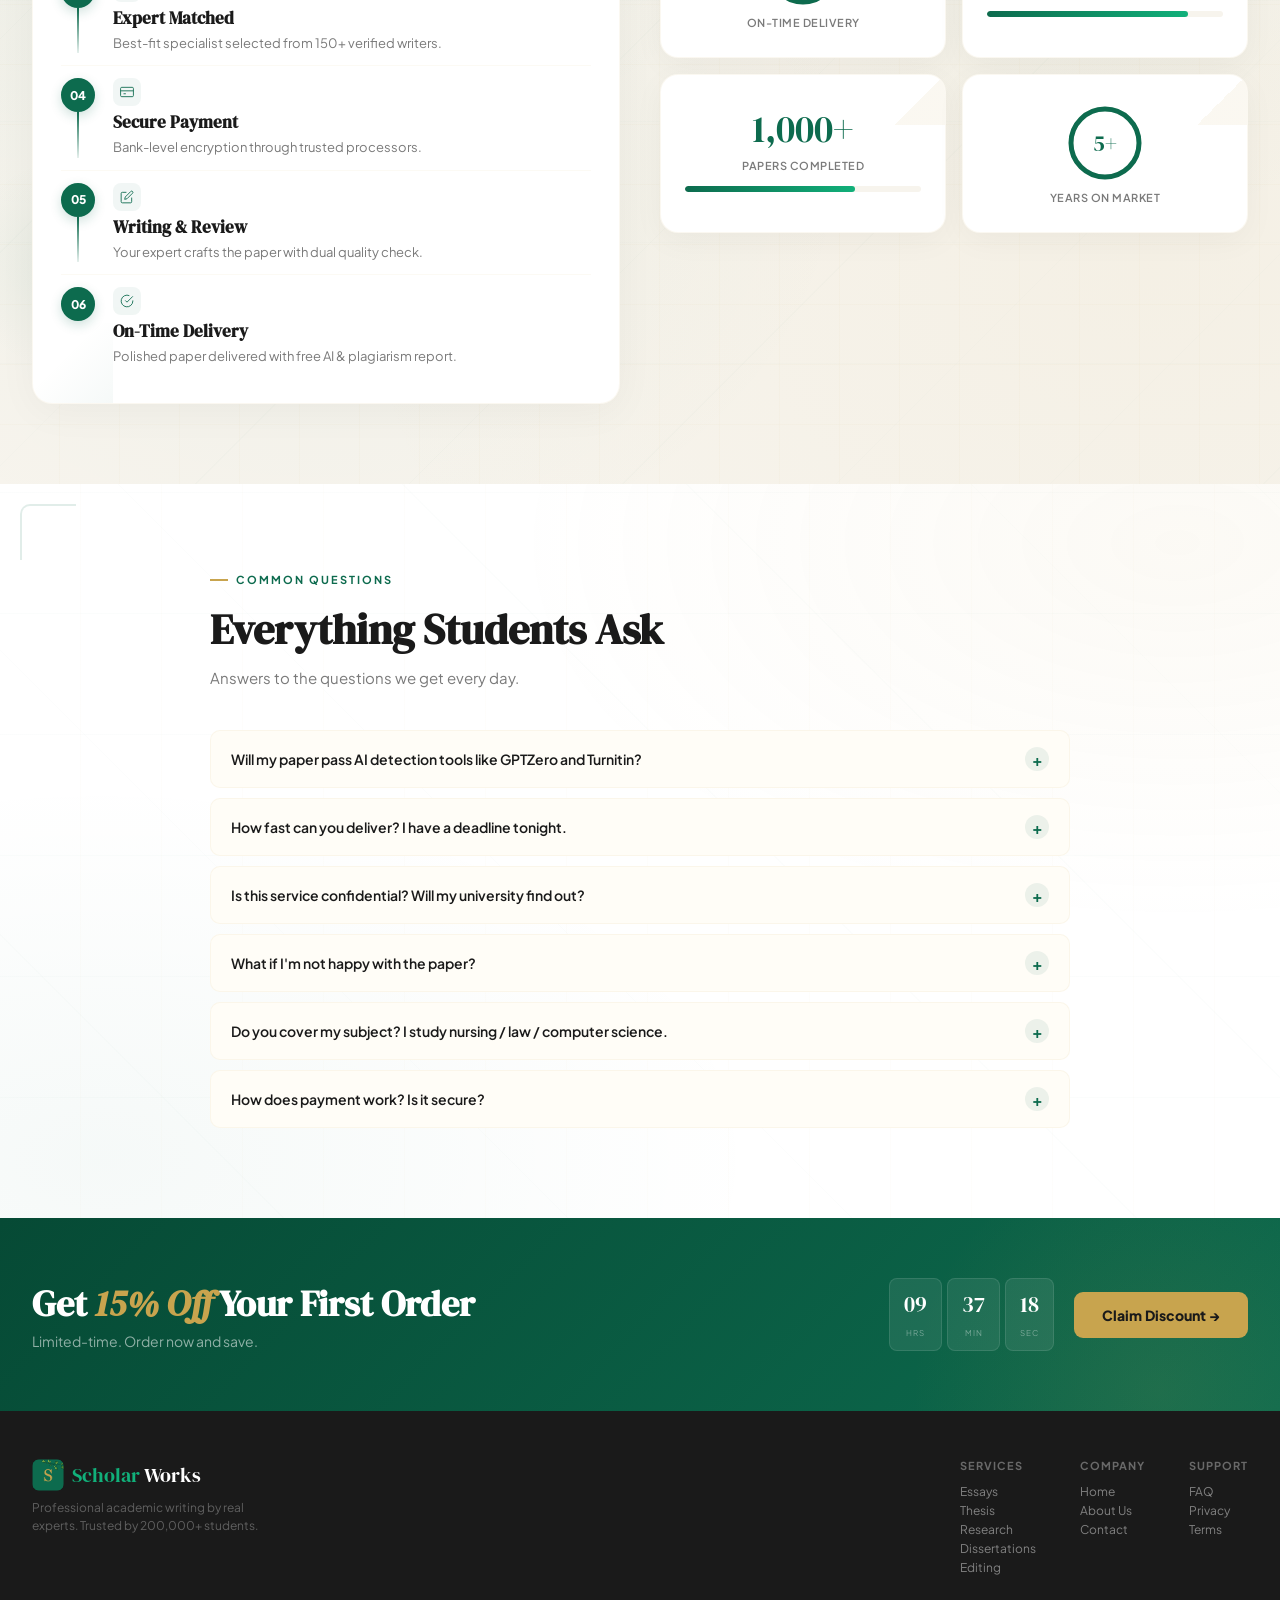
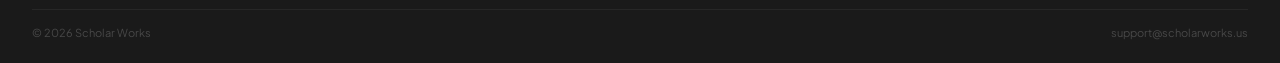
==== commit 5e8266ef: "Add Business Plan to assignment types dropdown https://claude.ai/code/session_01RYWNbucgkv1McF2kJhVk" ====
--- a/scholarworks added media/index.html
+++ b/scholarworks added media/index.html
@@ -86,7 +86,7 @@
       <!-- Mobile inline form (visible only on mobile) -->
       <div class="hmf" id="mobile-form-inline">
         <div class="hmf-head"><h3>Get Started — 15% Off</h3><p>Pick options, we handle the rest.</p></div>
-        <div class="fg"><label class="fl">Assignment type</label><select class="fs"><option>Essay</option><option>Research Paper</option><option>Discussion Post</option><option>Argumentative Essay</option><option>Annotated Bibliography</option><option>Case Study</option><option>Term Paper</option><option>Literature Review</option><option>Lab Report</option><option>Book Report / Review</option><option>Reaction Paper</option><option>Presentation / PowerPoint</option><option>Coursework</option><option>Personal Statement</option><option>Capstone Project</option><option>Research Proposal</option><option>Article Review / Critique</option><option>Thesis</option><option>Dissertation / PhD</option><option>Editing & Proofreading</option><option>Math / Statistics Problem</option><option>Other</option></select></div>
+        <div class="fg"><label class="fl">Assignment type</label><select class="fs"><option>Essay</option><option>Research Paper</option><option>Discussion Post</option><option>Argumentative Essay</option><option>Annotated Bibliography</option><option>Case Study</option><option>Term Paper</option><option>Literature Review</option><option>Lab Report</option><option>Book Report / Review</option><option>Reaction Paper</option><option>Presentation / PowerPoint</option><option>Coursework</option><option>Personal Statement</option><option>Capstone Project</option><option>Research Proposal</option><option>Article Review / Critique</option><option>Thesis</option><option>Dissertation / PhD</option><option>Editing & Proofreading</option><option>Math / Statistics Problem</option><option>Business Plan</option><option>Other</option></select></div>
         <div class="frow"><div class="fg"><label class="fl">Deadline</label><select class="fs"><option>3 hours (Urgent)</option><option>12 hours</option><option>24 hours</option><option selected>3 days</option><option>7 days</option><option>14+ days</option></select></div><div class="fg"><label class="fl">Academic Level</label><select class="fs"><option>High School</option><option selected>Undergraduate</option><option>Master's</option><option>Ph.D.</option></select></div></div>
         <div class="frow"><div class="fg"><label class="fl">Your name</label><input type="text" class="fi" placeholder="John Smith"></div><div class="fg"><label class="fl">Email</label><input type="email" class="fi" placeholder="your@email.com"></div></div>
         <div class="fg">
@@ -107,7 +107,7 @@
     <div class="hfw" id="mobile-form">
       <div class="hf">
         <div class="fh"><h3>Get Started — 15% Off</h3><p>Pick options, we handle the rest.</p></div>
-        <div class="fg"><label class="fl">Assignment type</label><select class="fs"><option>Essay</option><option>Research Paper</option><option>Discussion Post</option><option>Argumentative Essay</option><option>Annotated Bibliography</option><option>Case Study</option><option>Term Paper</option><option>Literature Review</option><option>Lab Report</option><option>Book Report / Review</option><option>Reaction Paper</option><option>Presentation / PowerPoint</option><option>Coursework</option><option>Personal Statement</option><option>Capstone Project</option><option>Research Proposal</option><option>Article Review / Critique</option><option>Thesis</option><option>Dissertation / PhD</option><option>Editing & Proofreading</option><option>Math / Statistics Problem</option><option>Other</option></select></div>
+        <div class="fg"><label class="fl">Assignment type</label><select class="fs"><option>Essay</option><option>Research Paper</option><option>Discussion Post</option><option>Argumentative Essay</option><option>Annotated Bibliography</option><option>Case Study</option><option>Term Paper</option><option>Literature Review</option><option>Lab Report</option><option>Book Report / Review</option><option>Reaction Paper</option><option>Presentation / PowerPoint</option><option>Coursework</option><option>Personal Statement</option><option>Capstone Project</option><option>Research Proposal</option><option>Article Review / Critique</option><option>Thesis</option><option>Dissertation / PhD</option><option>Editing & Proofreading</option><option>Math / Statistics Problem</option><option>Business Plan</option><option>Other</option></select></div>
         <div class="frow"><div class="fg"><label class="fl">Deadline</label><select class="fs"><option>3 hours (Urgent)</option><option>12 hours</option><option>24 hours</option><option selected>3 days</option><option>7 days</option><option>14+ days</option></select></div><div class="fg"><label class="fl">Academic Level</label><select class="fs"><option>High School</option><option selected>Undergraduate</option><option>Master's</option><option>Ph.D.</option></select></div></div>
         <div class="frow"><div class="fg"><label class="fl">Your name</label><input type="text" class="fi" placeholder="John Smith"></div><div class="fg"><label class="fl">Email</label><input type="email" class="fi" placeholder="your@email.com"></div></div>
         <div class="fg">
--- a/scholarworks added media/css/responsive.css
+++ b/scholarworks added media/css/responsive.css
@@ -341,44 +341,39 @@
   .hmf .fl { font-size: 11px; margin-bottom: 4px }
   .hmf .fs, .hmf .fi { font-size: 14px; min-height: 44px; max-width: 100%; width: 100%; overflow: hidden; text-overflow: ellipsis; box-sizing: border-box }
   .hmf .fg { overflow: hidden }
-  .hmf .fta { font-size: 14px; height: 56px }
-  .hmf .fsub { font-size: 14px; min-height: 50px; margin-top: 2px }
-  .hmf .fmi { margin-top: 10px }
-  .hmf .fmi span { font-size: 11px }
-  .fg { margin-bottom: 10px }
-  .fl { font-size: 11px; margin-bottom: 4px }
 
   /* Custom mobile dropdown for assignment types */
+  .hmf .fg:has(.mobile-select-wrap) { overflow: visible }
   .mobile-select-wrap { position: relative }
   .mobile-select-wrap .fs { display: none }
   .mobile-select-trigger {
     display: flex;
     align-items: center;
-    justify-content: space-between;
     width: 100%;
-    padding: 10px 14px;
+    padding: 12px;
+    padding-right: 30px;
+    background: var(--ivory);
+    border: 1.5px solid rgba(26, 26, 26, .07);
+    border-radius: 9px;
+    font-family: var(--fb);
     font-size: 14px;
+    color: var(--ch);
     min-height: 44px;
-    background: var(--wh);
-    border: 1px solid rgba(200, 164, 78, .15);
-    border-radius: 10px;
-    color: var(--ch);
+    box-sizing: border-box;
     cursor: pointer;
-    box-sizing: border-box;
-    font-family: inherit;
-  }
-  .mobile-select-trigger::after {
-    content: '';
-    width: 8px;
-    height: 8px;
-    border-right: 2px solid var(--mu);
-    border-bottom: 2px solid var(--mu);
-    transform: rotate(45deg);
-    flex-shrink: 0;
-    margin-left: 8px;
-    transition: transform .2s;
-  }
-  .mobile-select-trigger.open::after { transform: rotate(-135deg) }
+    background-image: url("data:image/svg+xml,%3Csvg xmlns='http://www.w3.org/2000/svg' width='14' height='14' viewBox='0 0 24 24' fill='none' stroke='%237A7A7A' stroke-width='2'%3E%3Cpath d='M6 9l6 6 6-6'/%3E%3C/svg%3E");
+    background-repeat: no-repeat;
+    background-position: right 10px center;
+    overflow: hidden;
+    text-overflow: ellipsis;
+    white-space: nowrap;
+    transition: all .3s;
+  }
+  .mobile-select-trigger.open {
+    border-color: var(--em);
+    background-color: var(--wh);
+    box-shadow: 0 0 0 3px var(--em-s);
+  }
   .mobile-select-list {
     display: none;
     position: absolute;
@@ -386,26 +381,35 @@
     left: 0;
     right: 0;
     background: var(--wh);
-    border: 1px solid rgba(200, 164, 78, .15);
-    border-radius: 10px;
-    max-height: 380px;
+    border: 1.5px solid rgba(26, 26, 26, .07);
+    border-radius: 9px;
+    max-height: 220px;
     overflow-y: auto;
     z-index: 100;
-    box-shadow: 0 8px 24px rgba(0, 0, 0, .1);
+    box-shadow: 0 4px 16px rgba(0, 0, 0, .08);
     -webkit-overflow-scrolling: touch;
   }
   .mobile-select-list.open { display: block }
   .mobile-select-item {
-    padding: 12px 14px;
+    padding: 11px 12px;
+    font-family: var(--fb);
     font-size: 14px;
     color: var(--ch);
+    background: var(--wh);
     cursor: pointer;
-    border-bottom: 1px solid rgba(200, 164, 78, .06);
-    transition: background .15s;
+    border-bottom: 1px solid rgba(26, 26, 26, .05);
   }
   .mobile-select-item:last-child { border-bottom: none }
-  .mobile-select-item:active,
-  .mobile-select-item.selected { background: rgba(13, 107, 78, .06); color: var(--em) }
+  .mobile-select-item:active { background: rgba(26, 26, 26, .04) }
+  .mobile-select-item.selected { background: #6c757d; color: #fff }
+
+  .hmf .fta { font-size: 14px; height: 56px }
+  .hmf .fsub { font-size: 14px; min-height: 50px; margin-top: 2px }
+  .hmf .fmi { margin-top: 10px }
+  .hmf .fmi span { font-size: 11px }
+  .fg { margin-bottom: 10px }
+  .fl { font-size: 11px; margin-bottom: 4px }
+
 }
 
 /* ---- Max 640px ---- */
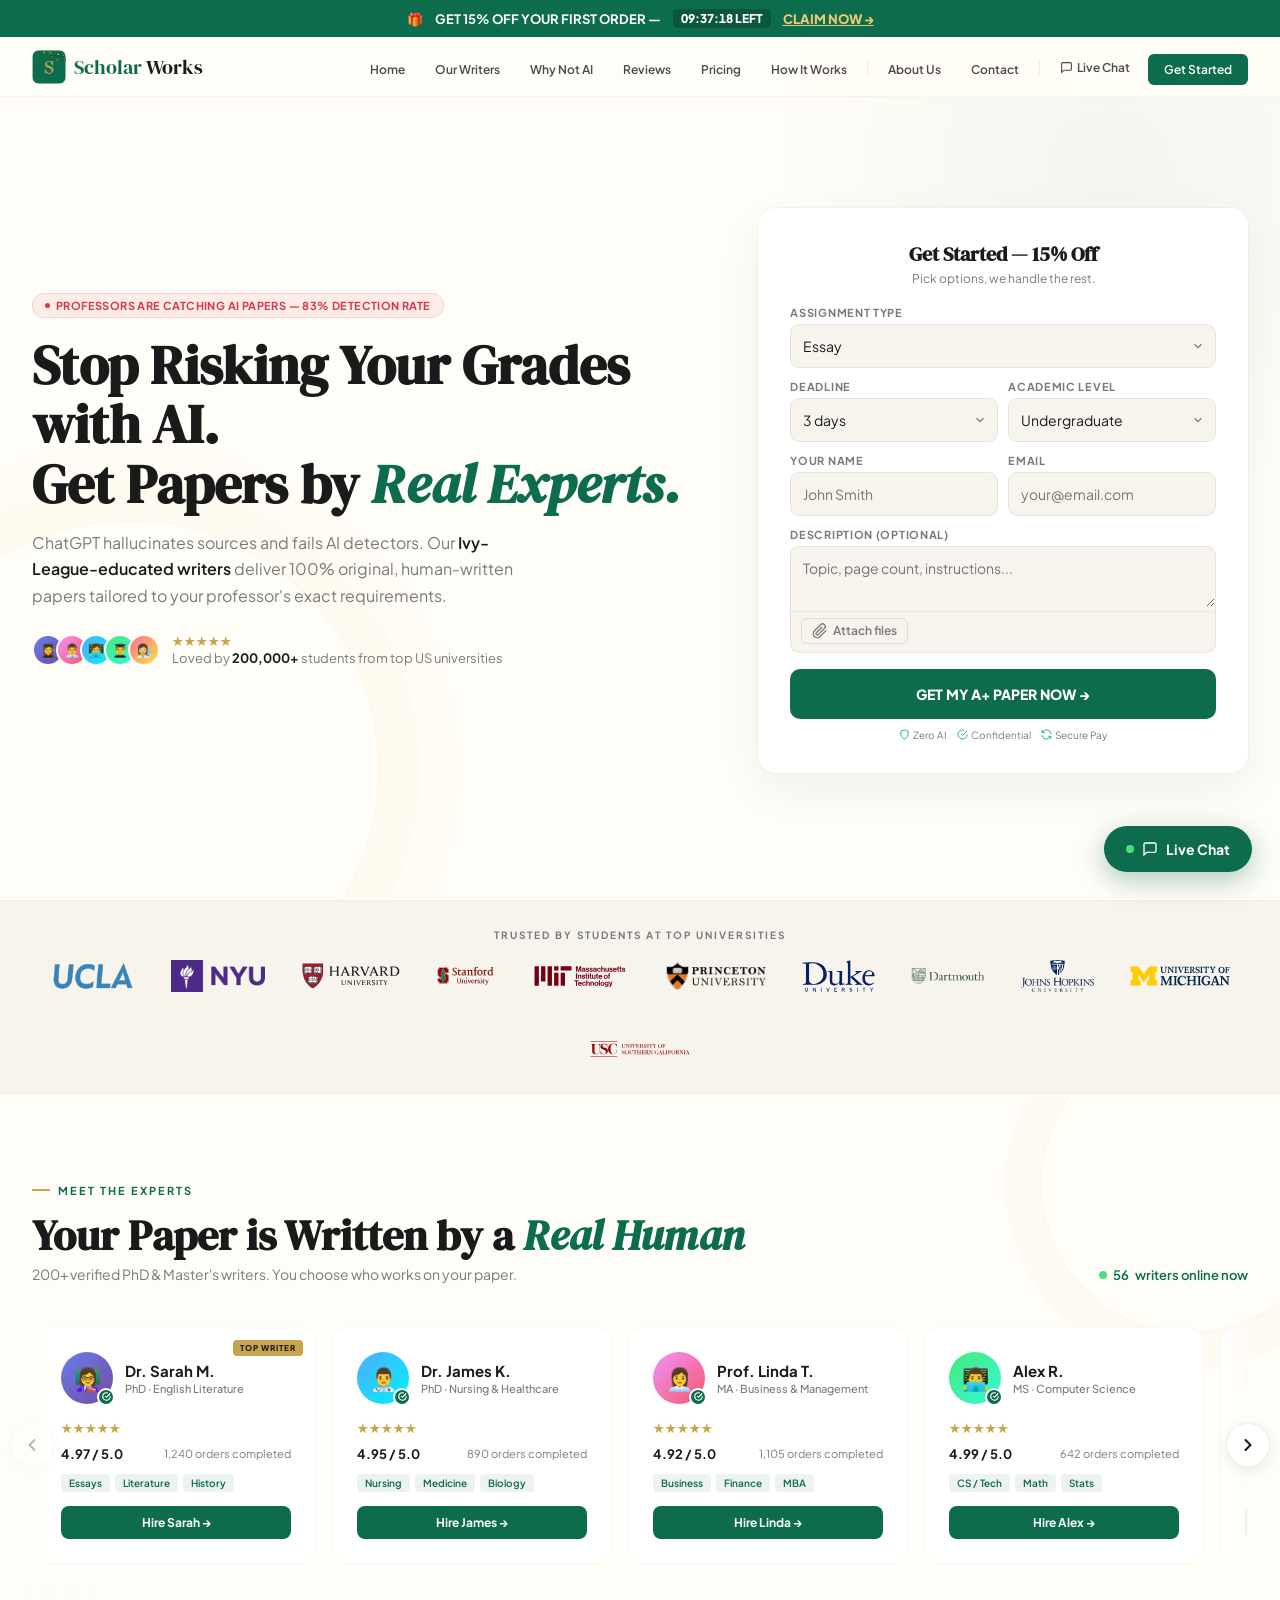
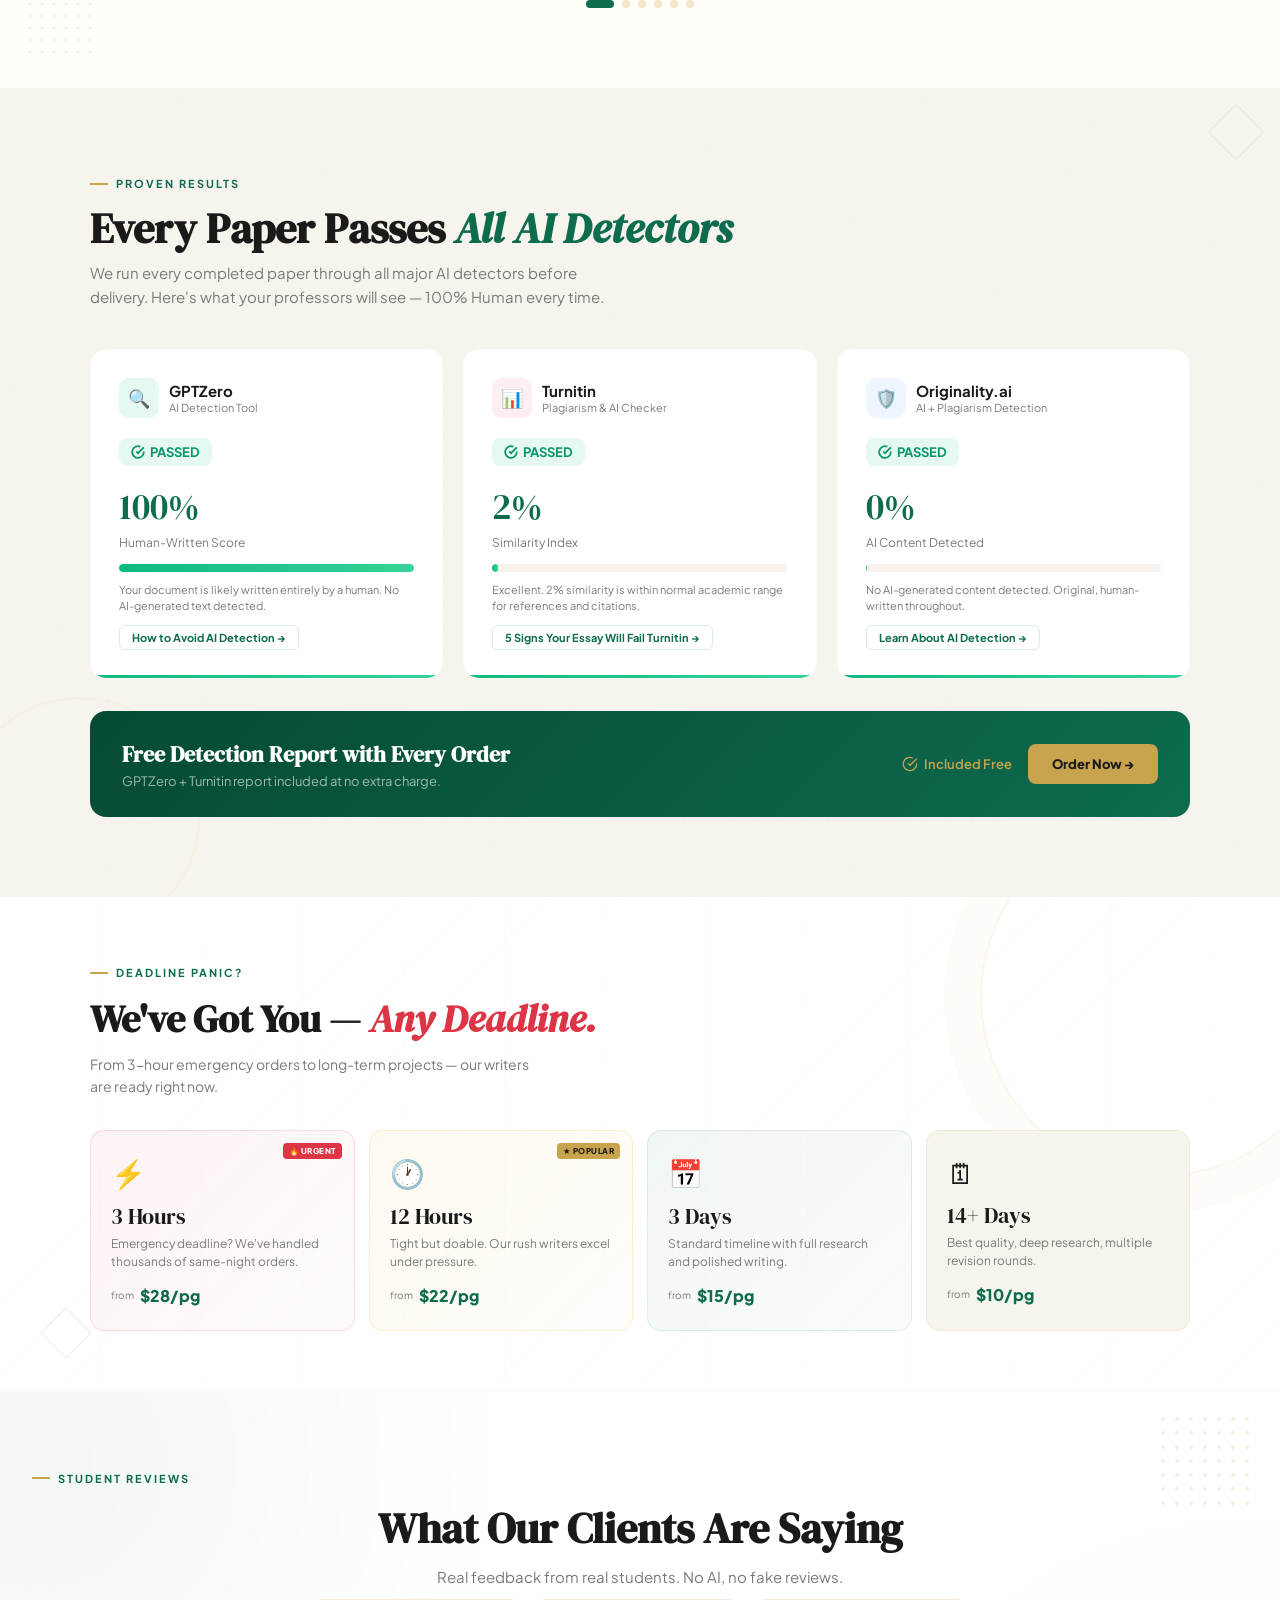
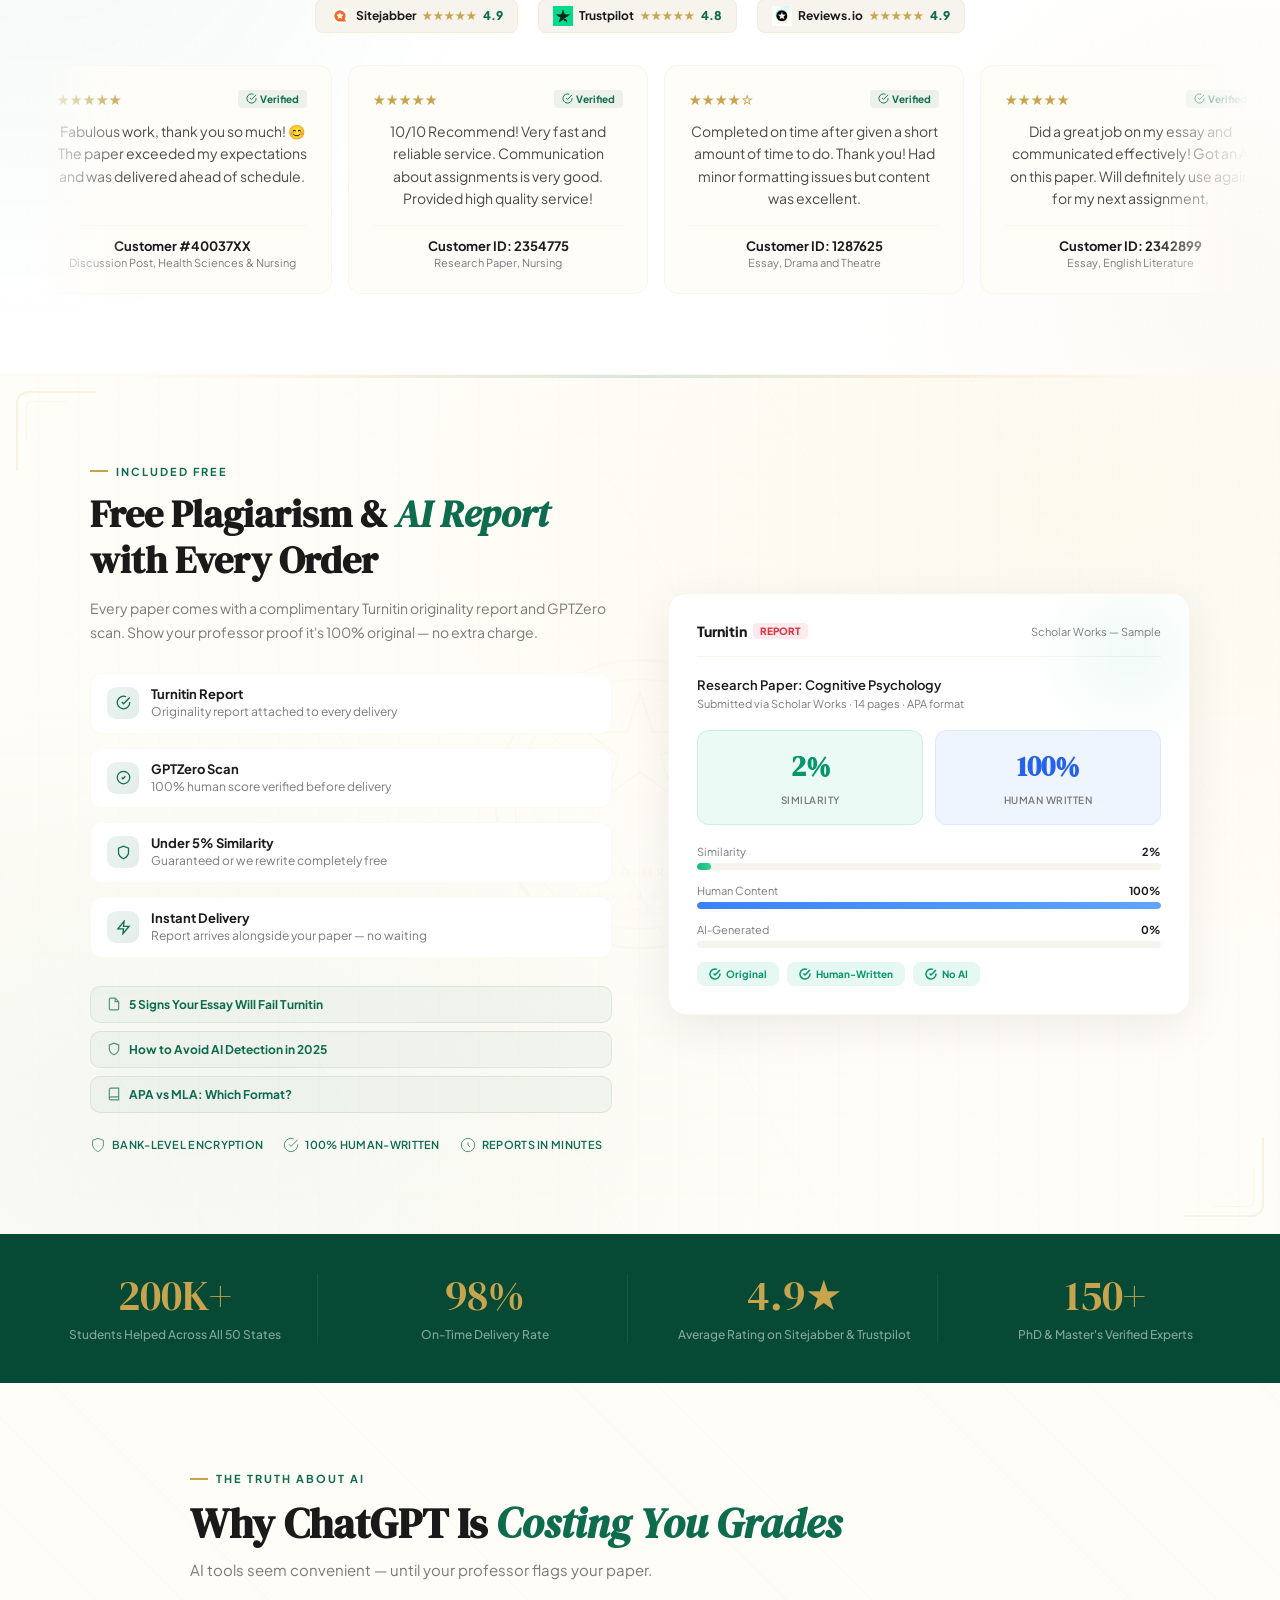
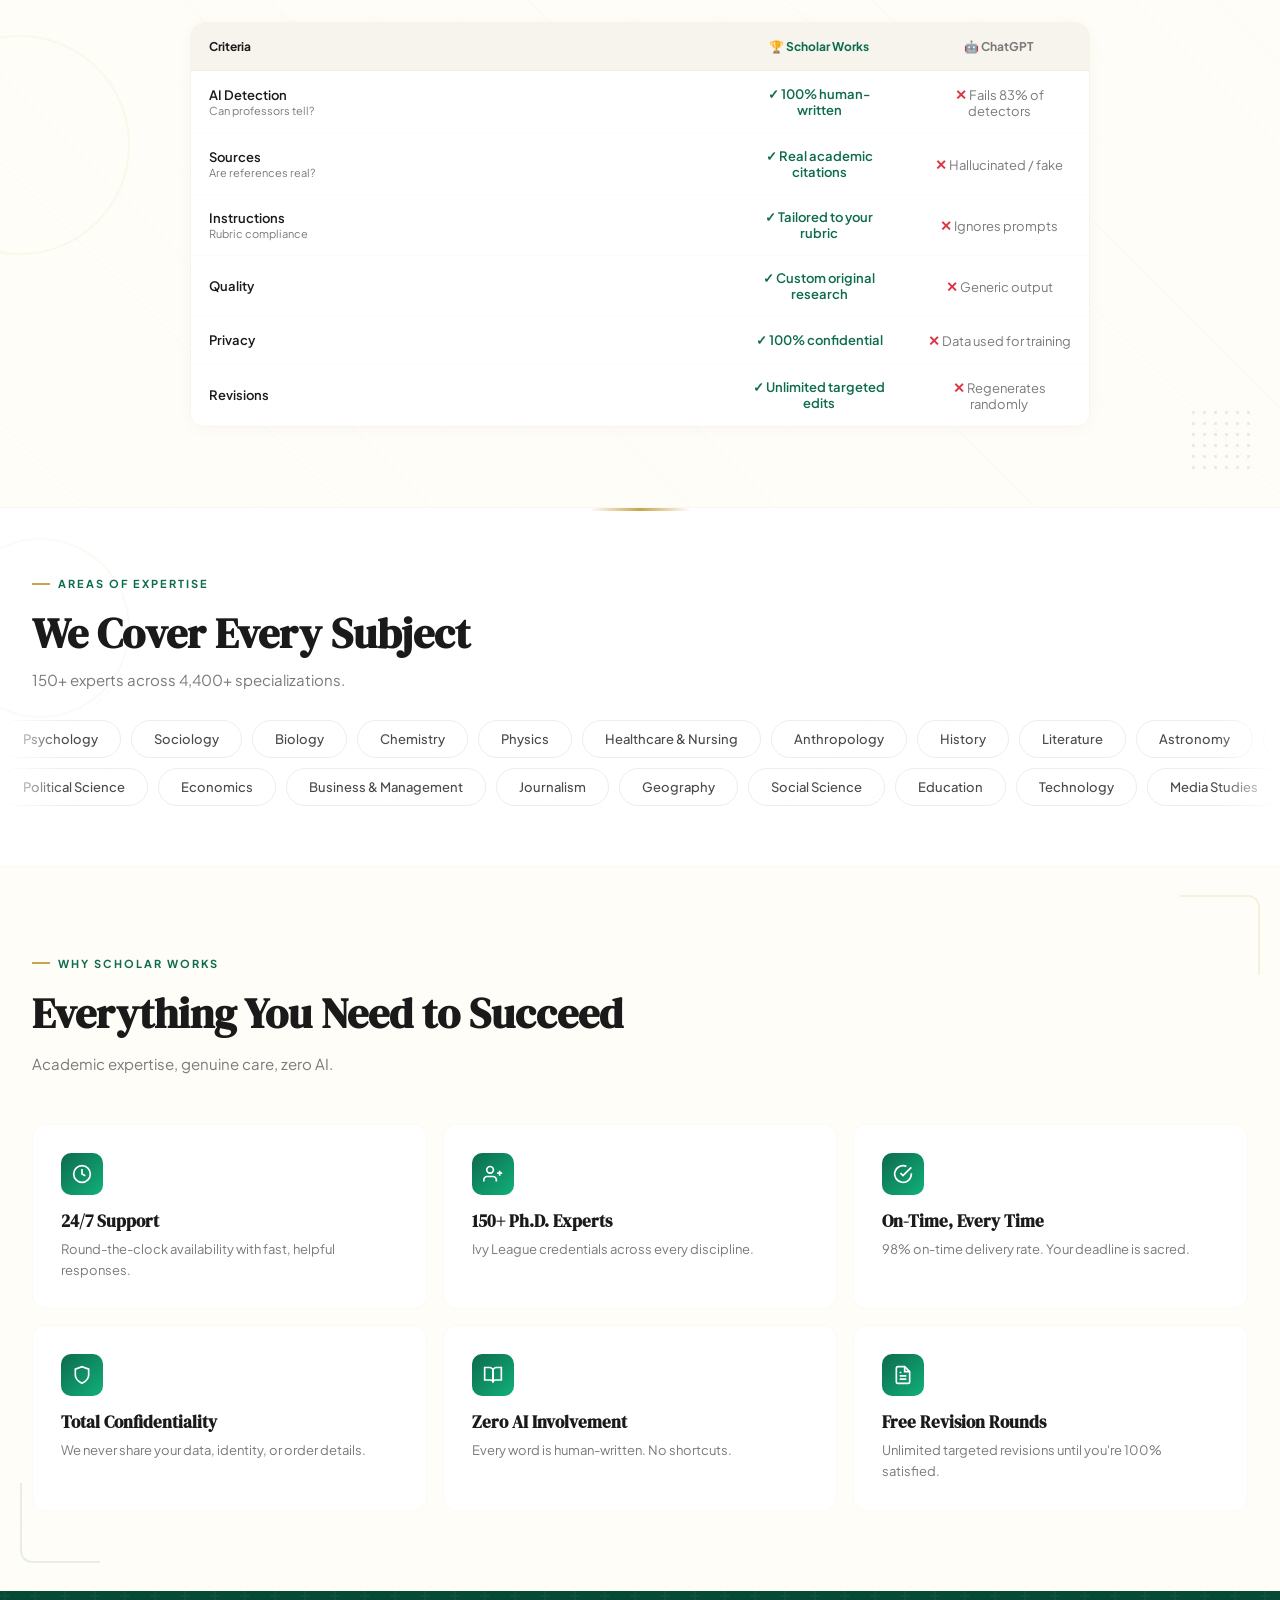
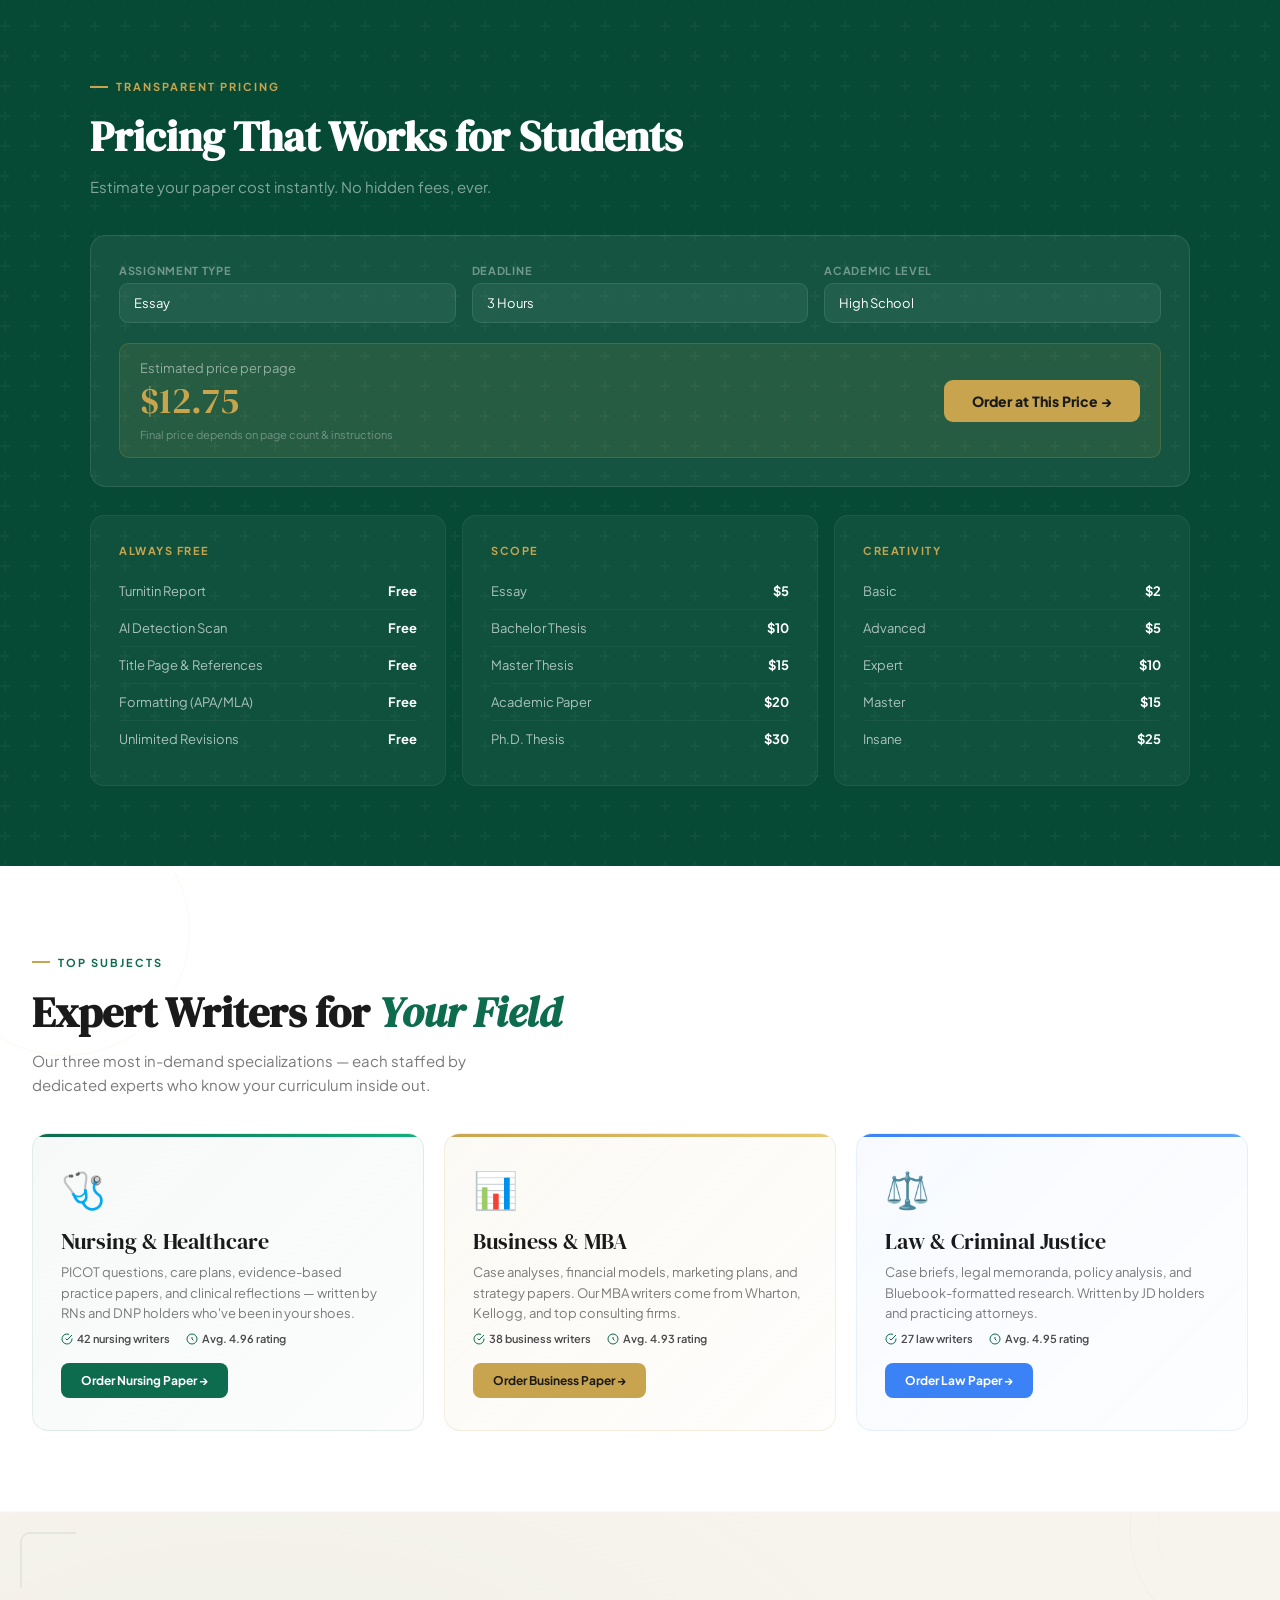
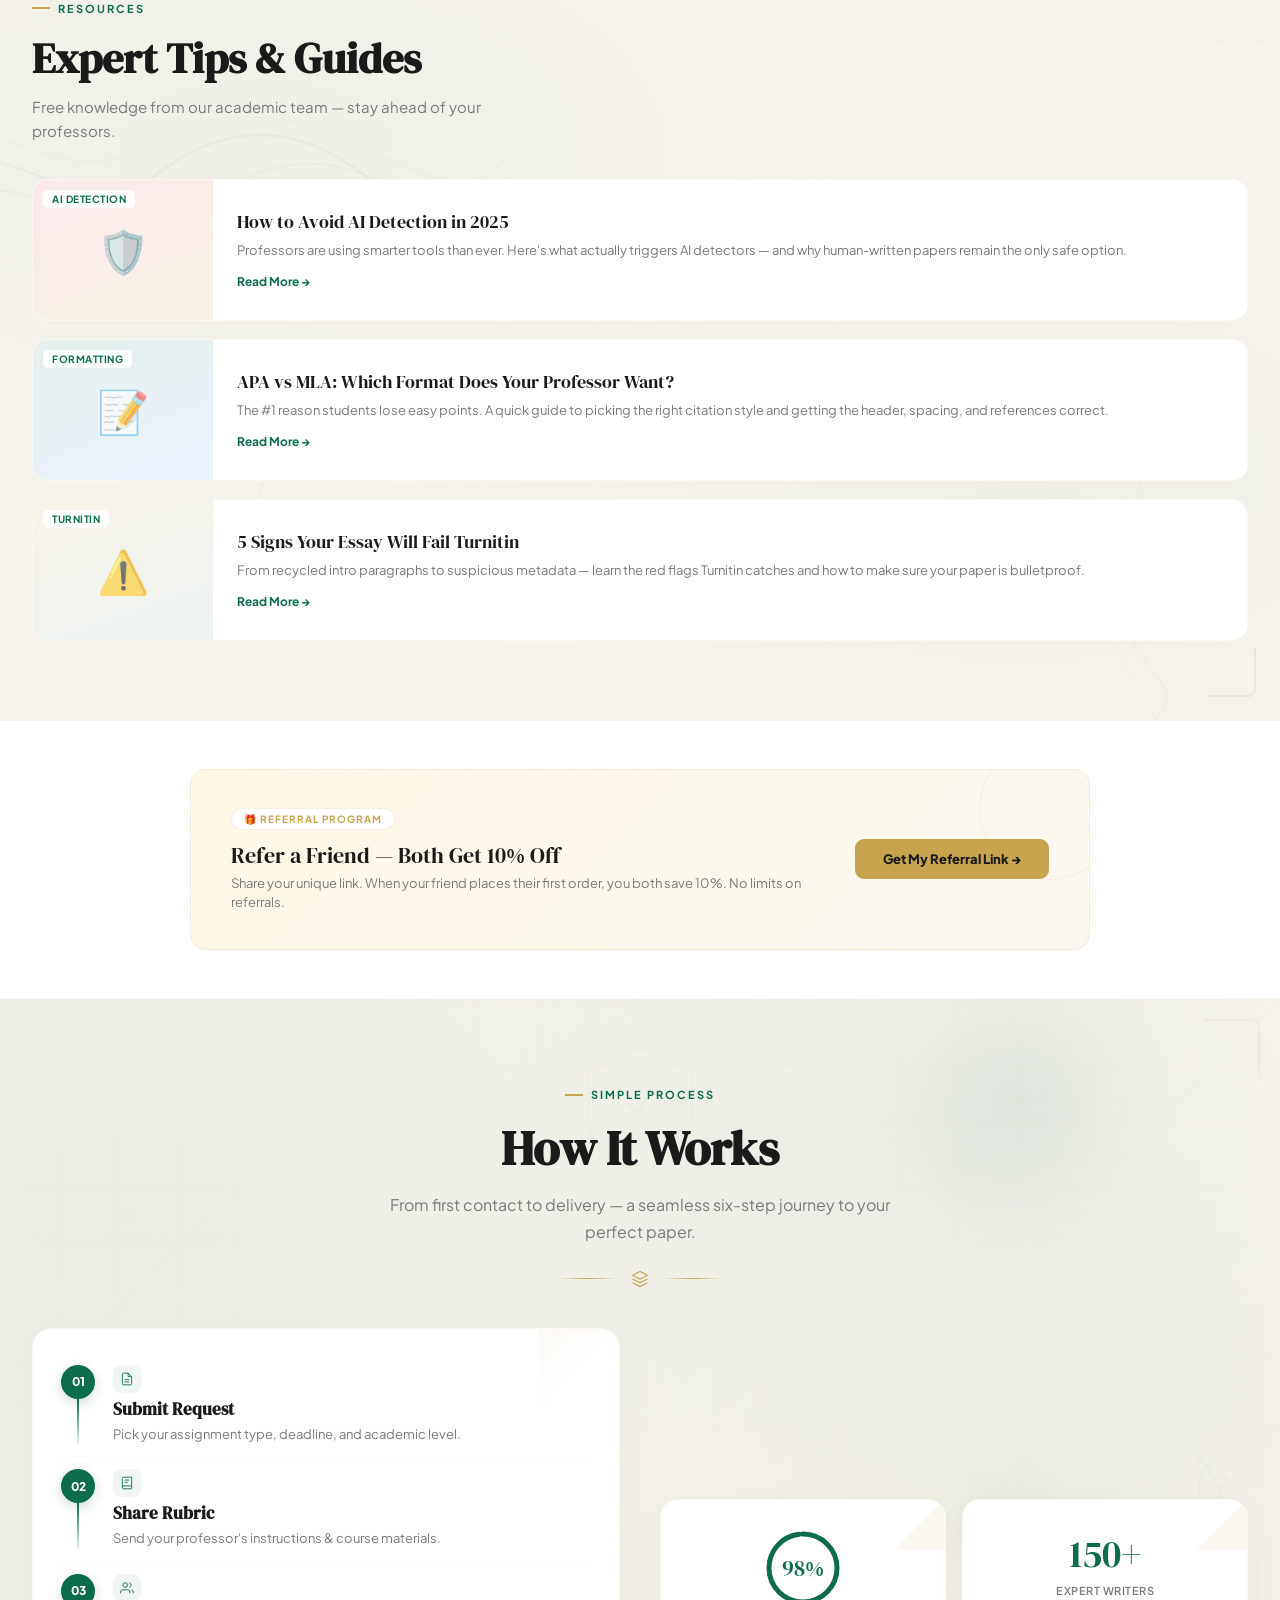
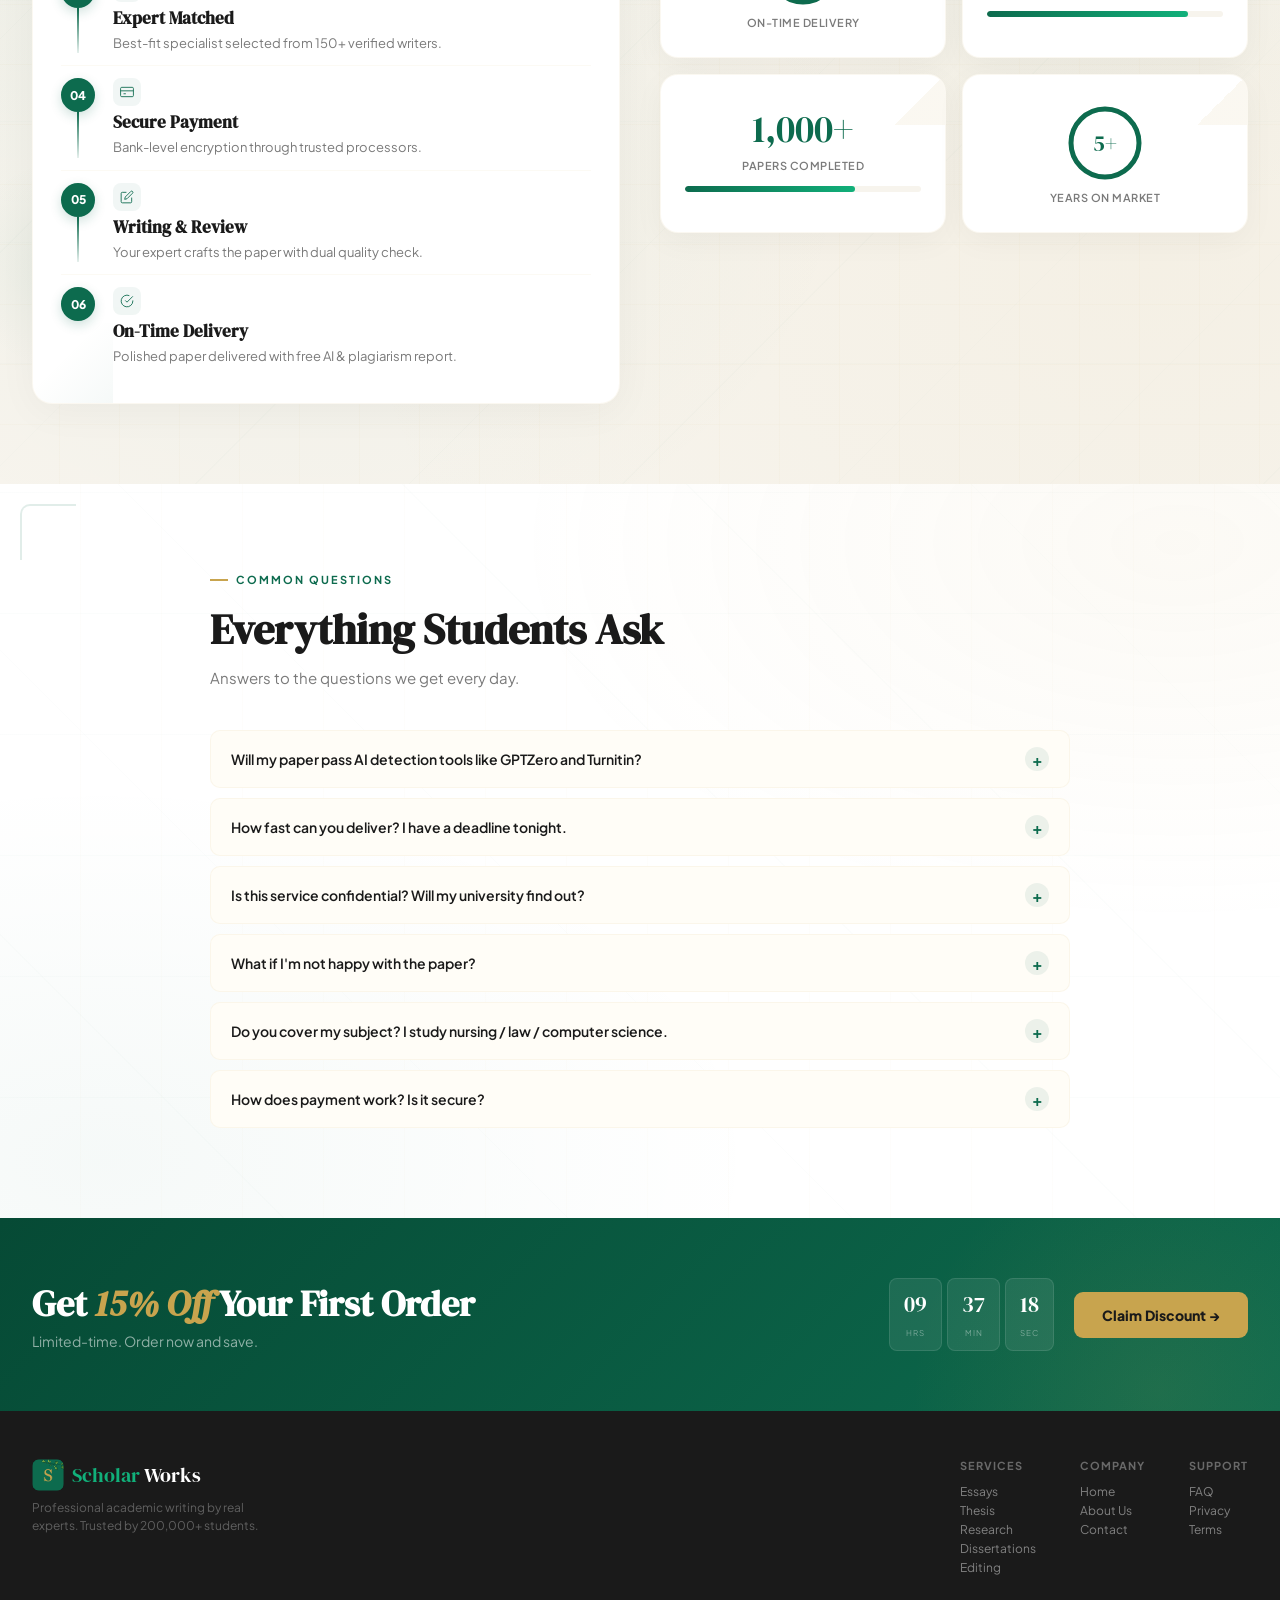
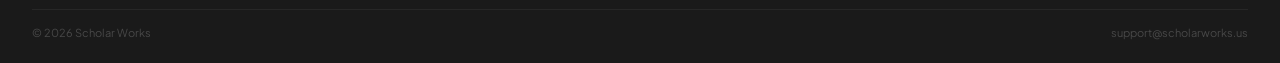
==== commit 3fe2da55: "Move Always Free pricing card to first position in scrollbar https://claude.ai/code/session_01RYWNbu" ====
--- a/scholarworks added media/index.html
+++ b/scholarworks added media/index.html
@@ -777,9 +777,9 @@
     </div>
 
     <div class="pcs rv">
+      <div class="pc"><h3>Always Free</h3><div class="pi"><span class="pl">Turnitin Report</span><span class="pa">Free</span></div><div class="pi"><span class="pl">AI Detection Scan</span><span class="pa">Free</span></div><div class="pi"><span class="pl">Title Page & References</span><span class="pa">Free</span></div><div class="pi"><span class="pl">Formatting (APA/MLA)</span><span class="pa">Free</span></div><div class="pi"><span class="pl">Unlimited Revisions</span><span class="pa">Free</span></div></div>
       <div class="pc"><h3>Scope</h3><div class="pi"><span class="pl">Essay</span><span class="pa">$5</span></div><div class="pi"><span class="pl">Bachelor Thesis</span><span class="pa">$10</span></div><div class="pi"><span class="pl">Master Thesis</span><span class="pa">$15</span></div><div class="pi"><span class="pl">Academic Paper</span><span class="pa">$20</span></div><div class="pi"><span class="pl">Ph.D. Thesis</span><span class="pa">$30</span></div></div>
       <div class="pc"><h3>Creativity</h3><div class="pi"><span class="pl">Basic</span><span class="pa">$2</span></div><div class="pi"><span class="pl">Advanced</span><span class="pa">$5</span></div><div class="pi"><span class="pl">Expert</span><span class="pa">$10</span></div><div class="pi"><span class="pl">Master</span><span class="pa">$15</span></div><div class="pi"><span class="pl">Insane</span><span class="pa">$25</span></div></div>
-      <div class="pc"><h3>Always Free</h3><div class="pi"><span class="pl">Turnitin Report</span><span class="pa">Free</span></div><div class="pi"><span class="pl">AI Detection Scan</span><span class="pa">Free</span></div><div class="pi"><span class="pl">Title Page & References</span><span class="pa">Free</span></div><div class="pi"><span class="pl">Formatting (APA/MLA)</span><span class="pa">Free</span></div><div class="pi"><span class="pl">Unlimited Revisions</span><span class="pa">Free</span></div></div>
     </div>
   </div>
 </section>
